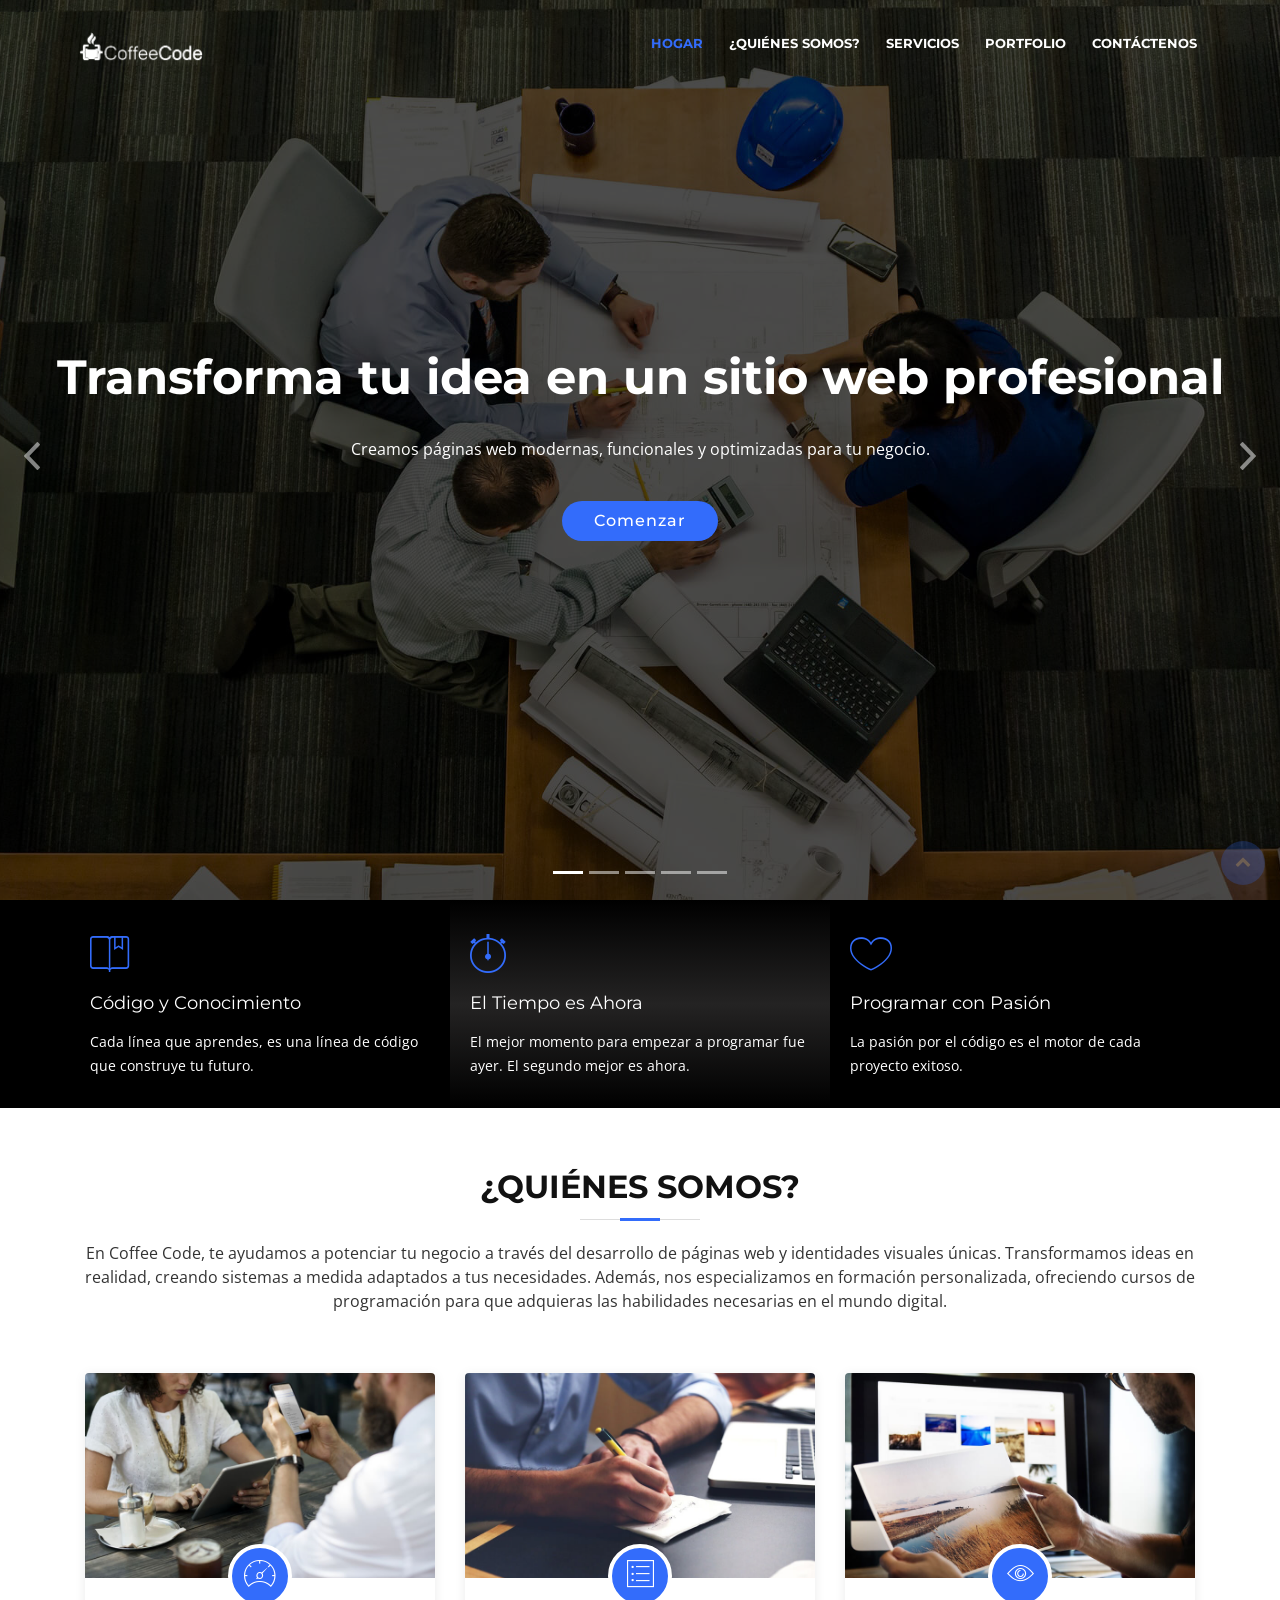
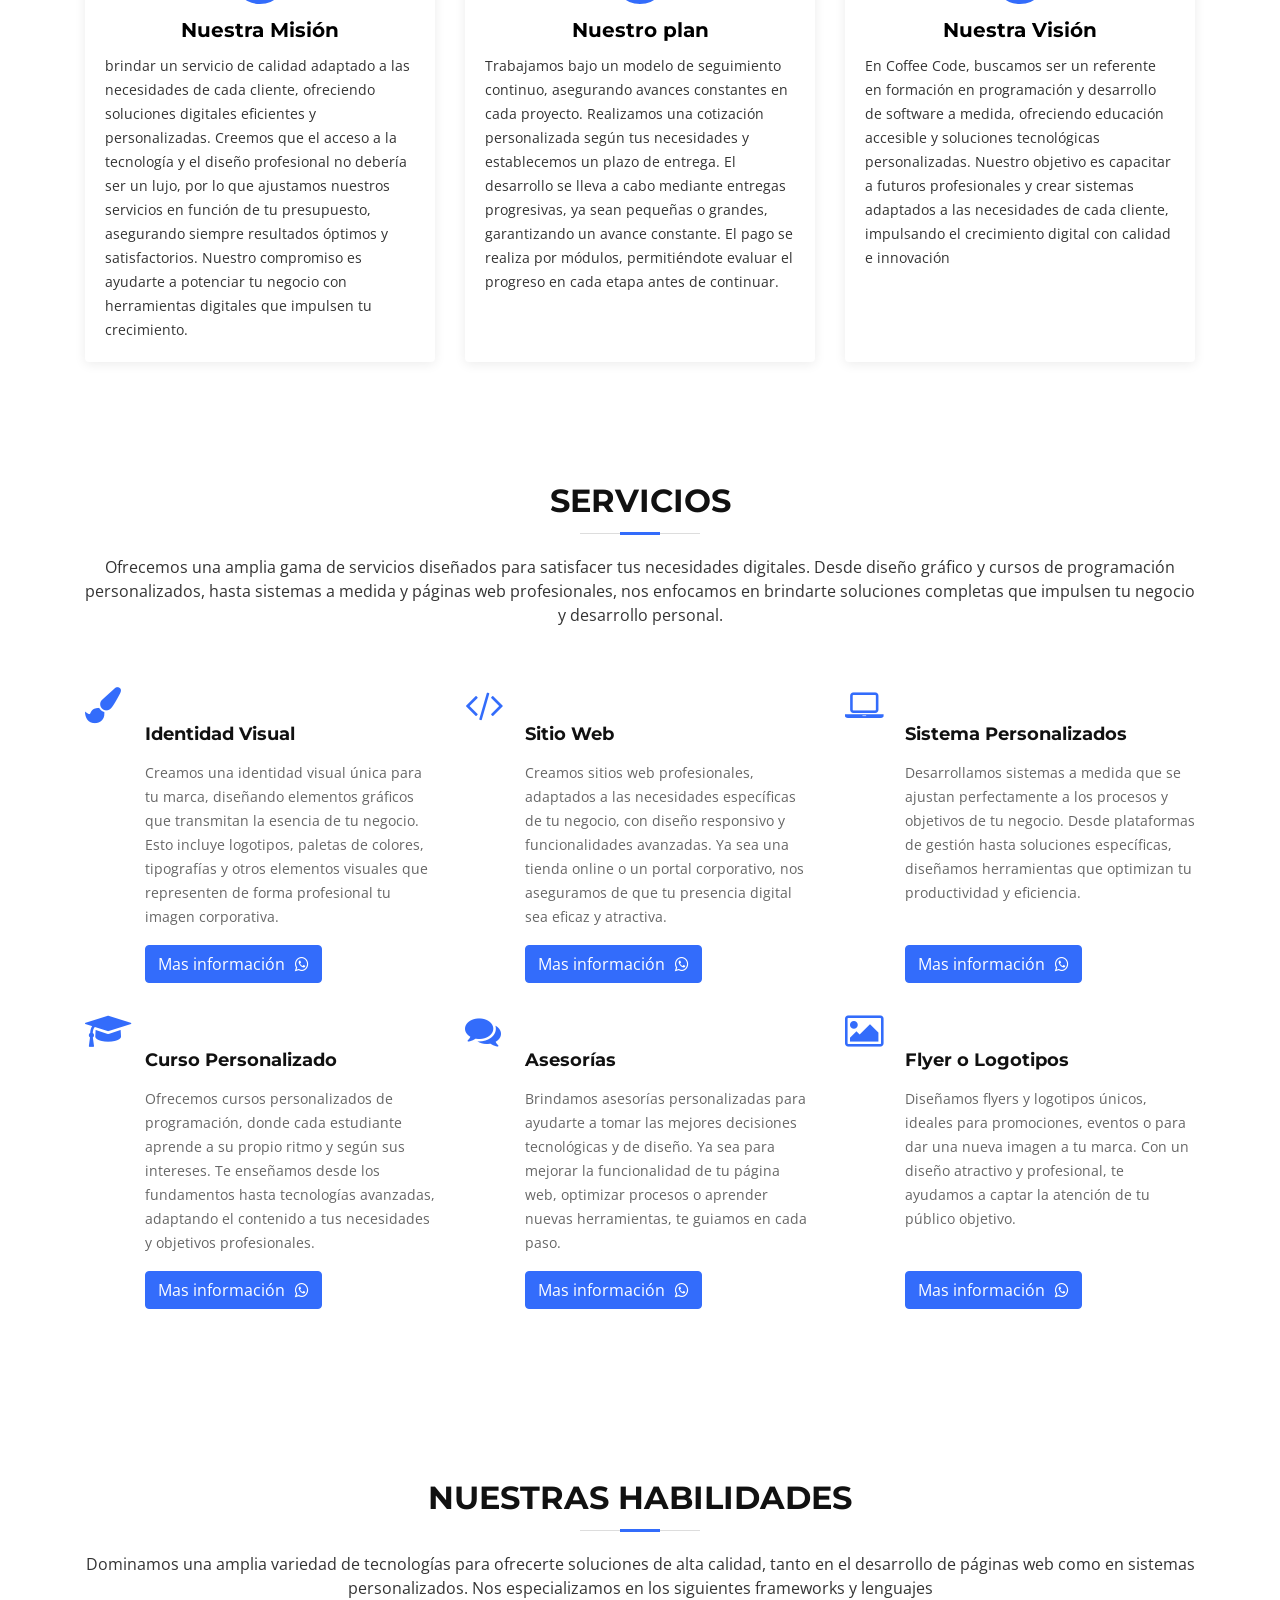
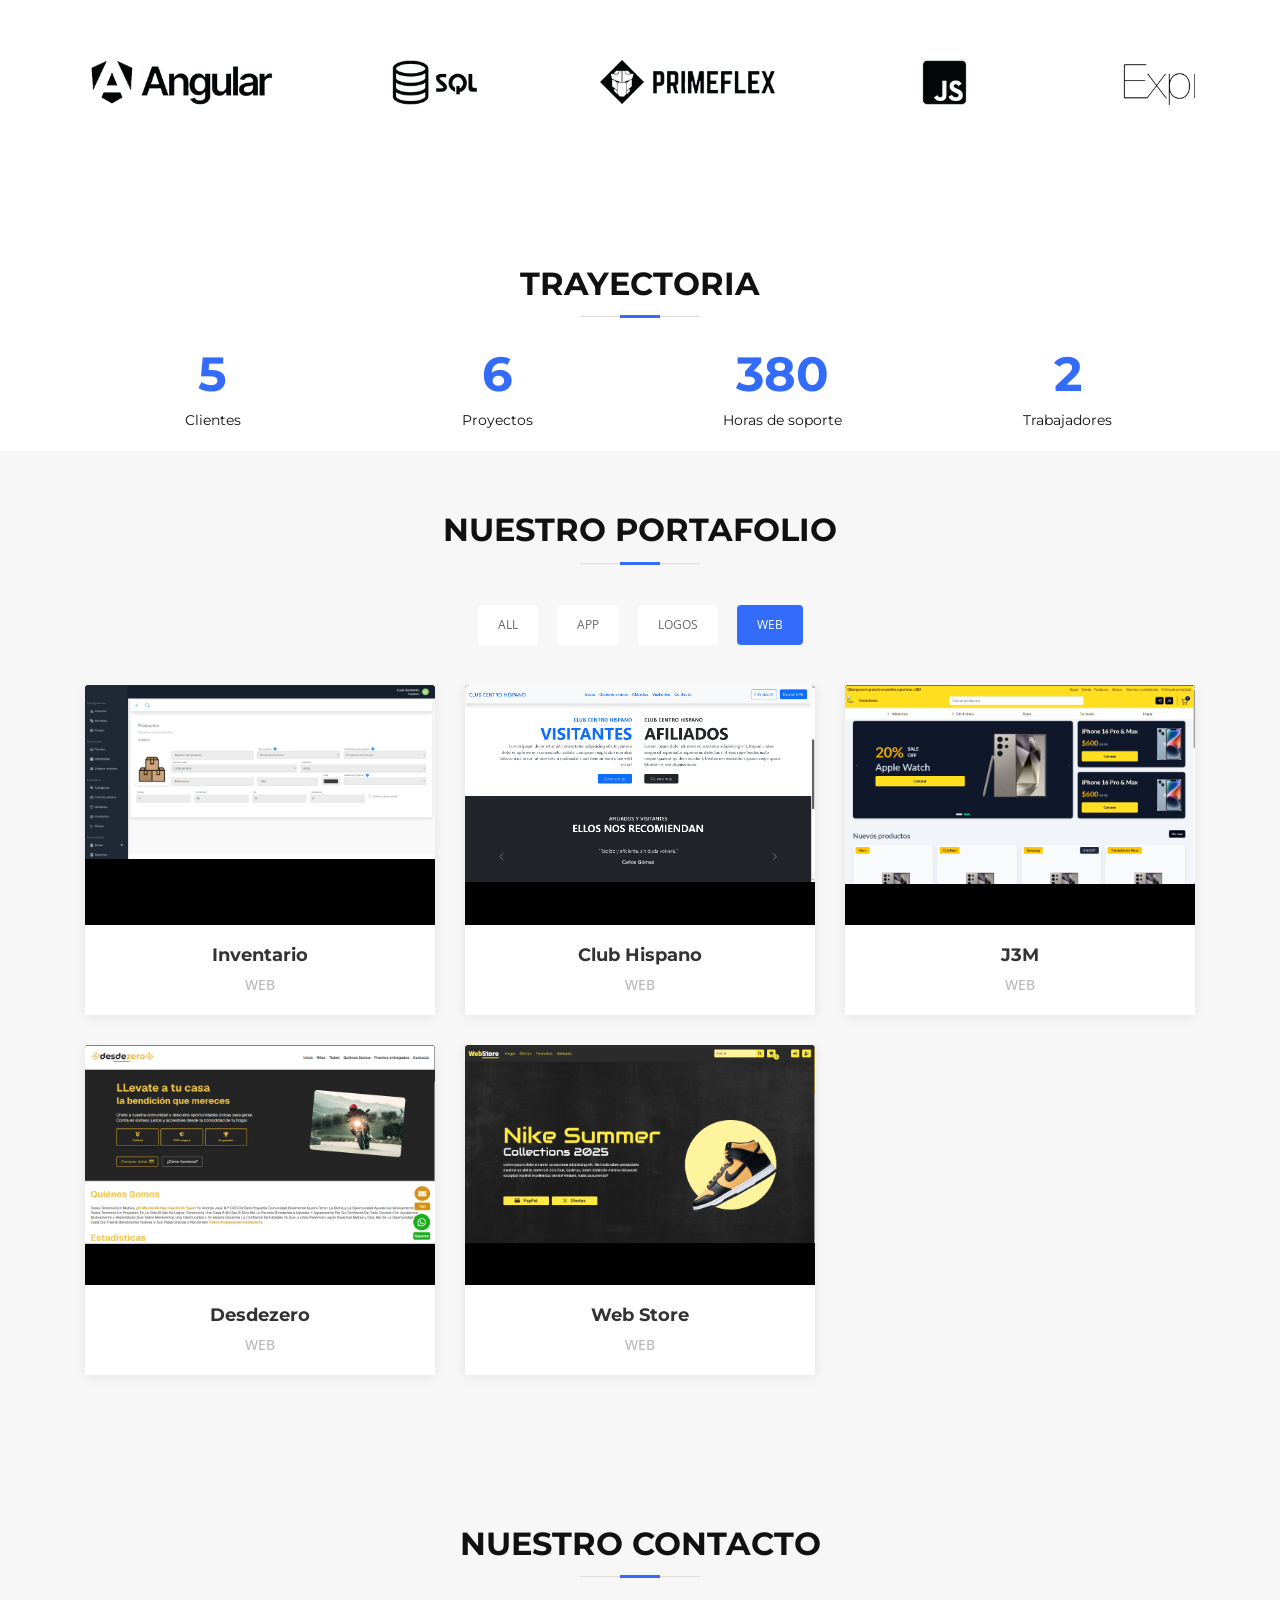
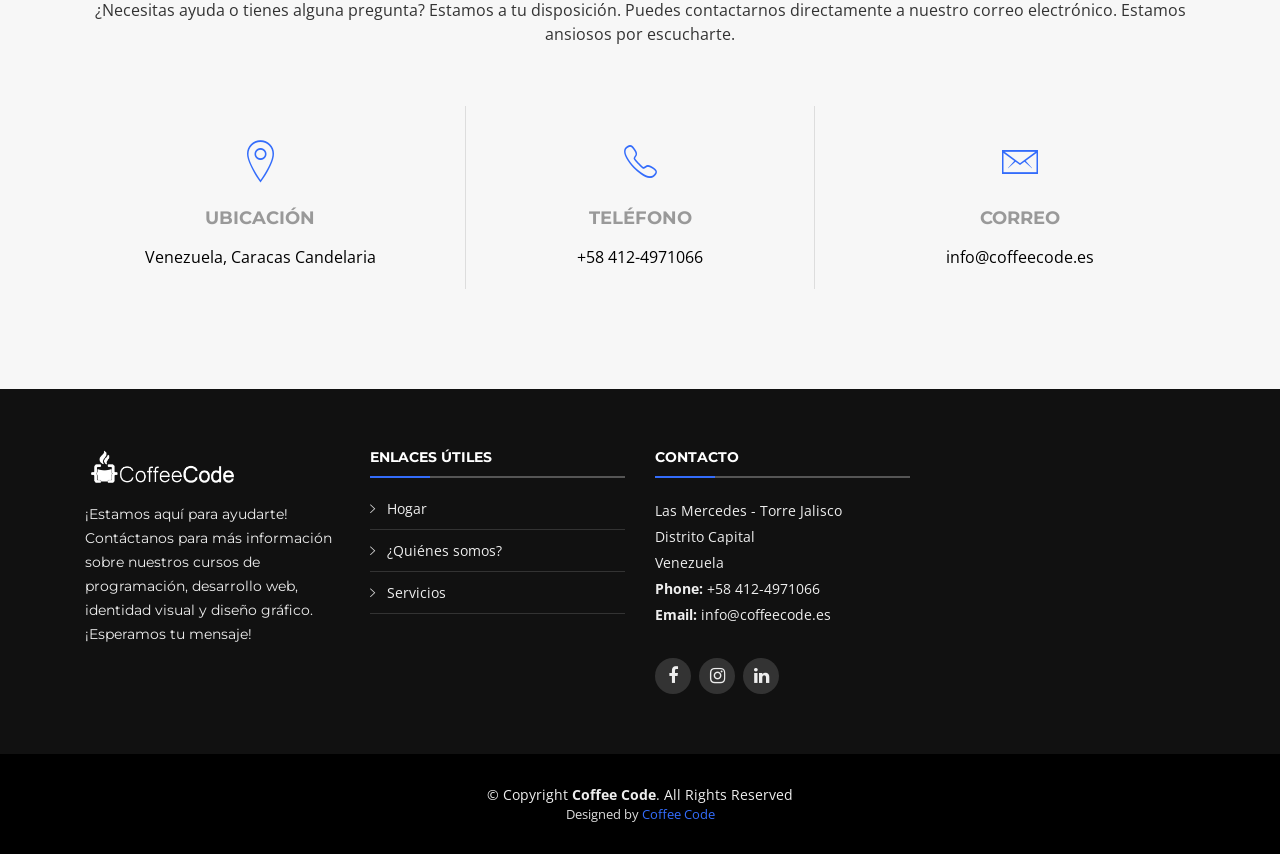
==== index.html @ 4af9a4c3 "Implement code changes to enhance functionality and improve performance" ====
<!DOCTYPE html>
<html lang="en">

<head>
  <meta charset="UTF-8">
  <meta name="viewport" content="width=device-width, initial-scale=1.0">
  <meta name="description"
    content="Coffee Code ofrece desarrollo de sitios web profesionales, diseño gráfico, cursos personalizados de programación y sistemas a medida para potenciar tu negocio.">
  <meta name="keywords"
    content="desarrollo web, diseño gráfico, cursos de programación, sistemas a medida, creación de páginas web, identidad visual, SEO">
  <meta name="author" content="Coffee Code">
  <meta property="og:title" content="Coffee Code - Desarrollo Web y Cursos de Programación">
  <meta property="og:description"
    content="En Coffee Code, ofrecemos servicios de diseño gráfico, desarrollo web, cursos personalizados de programación y sistemas a medida para impulsar tu negocio.">
  <meta property="og:image" content="URL_de_una_imagen_destacada.jpg">
  <meta name="twitter:card" content="summary_large_image">
  <meta name="twitter:title" content="Coffee Code - Desarrollo Web y Cursos de Programación">
  <meta name="twitter:description"
    content="Impulsa tu negocio con Coffee Code: desarrollo web, diseño gráfico y cursos personalizados de programación.">

  <title>Coffee Code</title>
  <!-- Favicons -->
  <link href="img/favicon.ico" rel="icon">


  <!-- Google Fonts -->
  <link href="https://fonts.googleapis.com/css?family=Open+Sans:300,300i,400,400i,700,700i|Montserrat:300,400,500,700"
    rel="stylesheet">

  <!-- Bootstrap CSS File -->
  <link href="lib/bootstrap/css/bootstrap.min.css" rel="stylesheet">

  <!-- Libraries CSS Files -->
  <link href="lib/font-awesome/css/font-awesome.min.css" rel="stylesheet">
  <link href="lib/animate/animate.min.css" rel="stylesheet">
  <link href="lib/ionicons/css/ionicons.min.css" rel="stylesheet">
  <link href="lib/owlcarousel/assets/owl.carousel.min.css" rel="stylesheet">
  <link href="lib/lightbox/css/lightbox.min.css" rel="stylesheet">

  <!-- Main Stylesheet File -->
  <link href="css/style.css" rel="stylesheet">

  <!-- =======================================================
    Theme Name: BizPage
    Theme URL: https://bootstrapmade.com/bizpage-bootstrap-business-template/
    Author: BootstrapMade.com
    License: https://bootstrapmade.com/license/
  ======================================================= -->
</head>

<body>

  <!--==========================
    Header
  ============================-->
  <header id="header">
    <div class="container-fluid d-flex align-items-center justify-content-between">

      <div id="logo">
        <img src="./img/logo-banner.png" class="img-fluid" alt="Header Image" title="Header" style="height: auto;">
      </div>



      <nav id="nav-menu-container">
        <ul class="nav-menu">
          <li class="menu-active"><a href="#intro">Hogar</a></li>
          <li><a href="#about">¿Quiénes somos?</a></li>
          <li><a href="#services">Servicios</a></li>
          <li><a href="#portfolio">Portfolio</a></li>
          <!-- <li><a href="#team">Equipo</a></li> -->
          <!-- <li class="menu-has-children"><a href="">Drop Down</a>
            <ul>
              <li><a href="#">Drop Down 1</a></li>
              <li><a href="#">Drop Down 3</a></li>
              <li><a href="#">Drop Down 4</a></li>
              <li><a href="#">Drop Down 5</a></li>
            </ul>
          </li> -->
          <li><a href="#contact">Contáctenos</a></li>
        </ul>
      </nav><!-- #nav-menu-container -->
    </div>
  </header><!-- #header -->

  <!--==========================
    Intro Section
  ============================-->
  <section id="intro">
    <div class="intro-container">
      <div id="introCarousel" class="carousel  slide carousel-fade" data-ride="carousel">

        <ol class="carousel-indicators"></ol>

        <div class="carousel-inner" role="listbox">

          <div class="carousel-item active">
            <div class="carousel-background"><img src="img/intro-carousel/1.jpg" alt=""></div>
            <div class="carousel-container">
              <div class="carousel-content">
                <h2>Transforma tu idea en un sitio web profesional</h2>
                <p>Creamos páginas web modernas, funcionales y optimizadas para tu negocio.</p>
                <a href="#services" class="btn-get-started scrollto">Comenzar</a>
              </div>
            </div>
          </div>

          <div class="carousel-item">
            <div class="carousel-background"><img src="img/intro-carousel/2.jpg" alt=""></div>
            <div class="carousel-container">
              <div class="carousel-content">
                <h2>Aprende a programar desde cero</h2>
                <p> Nuestros cursos personalizados te enseñarán desde HTML y CSS hasta frameworks avanzados como Angular
                  y Laravel.</p>
                <a href="#services" class="btn-get-started scrollto">Comenzar</a>
              </div>
            </div>
          </div>

          <div class="carousel-item">
            <div class="carousel-background"><img src="img/intro-carousel/3.jpg" alt=""></div>
            <div class="carousel-container">
              <div class="carousel-content">
                <h2>Diseño gráfico que impulsa tu marca</h2>
                <p>Logotipos, flyers y branding que comunican tu esencia de manera profesional.</p>
                <a href="#services" class="btn-get-started scrollto">Comenzar</a>
              </div>
            </div>
          </div>

          <div class="carousel-item">
            <div class="carousel-background"><img src="img/intro-carousel/4.jpg" alt=""></div>
            <div class="carousel-container">
              <div class="carousel-content">
                <h2>Crea tu presencia digital con expertos</h2>
                <p>Aprende programación y diseño con cursos a medida para potenciar tu carrera.</p>
                <a href="#services" class="btn-get-started scrollto">Comenzar</a>
              </div>
            </div>
          </div>

          <div class="carousel-item">
            <div class="carousel-background"><img src="img/intro-carousel/5.jpg" alt=""></div>
            <div class="carousel-container">
              <div class="carousel-content">
                <h2>Lleva tu proyecto al siguiente nivel</h2>
                <p>Desarrollo web, cursos de programación y diseño gráfico para convertir tus ideas en realidad.</p>
                <a href="#services" class="btn-get-started scrollto">Comenzar</a>
              </div>
            </div>
          </div>

        </div>

        <a class="carousel-control-prev" href="#introCarousel" role="button" data-slide="prev">
          <span class="carousel-control-prev-icon ion-chevron-left" aria-hidden="true"></span>
          <span class="sr-only">Previous</span>
        </a>

        <a class="carousel-control-next" href="#introCarousel" role="button" data-slide="next">
          <span class="carousel-control-next-icon ion-chevron-right" aria-hidden="true"></span>
          <span class="sr-only">Next</span>
        </a>

      </div>
    </div>
  </section><!-- #intro -->

  <main id="main">

    <!--==========================
      Featured Services Section
    ============================-->
    <section id="featured-services">
      <div class="container">
        <div class="row">

          <div class="col-lg-4 box">
            <i class="ion-ios-bookmarks-outline"></i>
            <h4 class="title"><a href="">Código y Conocimiento</a></h4>
            <p class="description">Cada línea que aprendes, es una línea de código que construye tu futuro.</p>
          </div>

          <div class="col-lg-4 box box-bg">
            <i class="ion-ios-stopwatch-outline"></i>
            <h4 class="title"><a href="">El Tiempo es Ahora</a></h4>
            <p class="description">El mejor momento para empezar a programar fue ayer. El segundo mejor es ahora.</p>
          </div>

          <div class="col-lg-4 box">
            <i class="ion-ios-heart-outline"></i>
            <h4 class="title"><a href=""> Programar con Pasión</a></h4>
            <p class="description">La pasión por el código es el motor de cada proyecto exitoso.</p>
          </div>

        </div>
      </div>
    </section><!-- #featured-services -->

    <!--==========================
      About Us Section
    ============================-->
    <section id="about">
      <div class="container">

        <header class="section-header">
          <h3>¿Quiénes somos?</h3>
          <p>
            En Coffee Code, te ayudamos a potenciar tu negocio a través del desarrollo de páginas web y identidades
            visuales únicas. Transformamos ideas en realidad, creando sistemas a medida adaptados a tus necesidades.
            Además, nos especializamos en formación personalizada, ofreciendo cursos de programación para que adquieras
            las habilidades necesarias en el mundo digital.</p>
        </header>

        <div class="row about-cols">

          <div class="col-md-4 wow fadeInUp">
            <div class="about-col">
              <div class="img">
                <img src="img/about-mission.jpg" alt="" class="img-fluid">
                <div class="icon"><i class="ion-ios-speedometer-outline"></i></div>
              </div>
              <h2 class="title"><a href="#">Nuestra Misión</a></h2>
              <p>
                brindar un servicio de calidad adaptado a las necesidades de cada cliente, ofreciendo soluciones
                digitales eficientes y personalizadas. Creemos que el acceso a la tecnología y el diseño profesional no
                debería ser un lujo, por lo que ajustamos nuestros servicios en función de tu presupuesto, asegurando
                siempre resultados óptimos y satisfactorios. Nuestro compromiso es ayudarte a potenciar tu negocio con
                herramientas digitales que impulsen tu crecimiento.
              </p>
            </div>
          </div>

          <div class="col-md-4 wow fadeInUp" data-wow-delay="0.1s">
            <div class="about-col">
              <div class="img">
                <img src="img/about-plan.jpg" alt="" class="img-fluid">
                <div class="icon"><i class="ion-ios-list-outline"></i></div>
              </div>
              <h2 class="title"><a href="#">Nuestro plan</a></h2>
              <p>
                Trabajamos bajo un modelo de seguimiento continuo, asegurando avances constantes en cada proyecto.
                Realizamos una cotización personalizada según tus necesidades y establecemos un plazo de entrega. El
                desarrollo se lleva a cabo mediante entregas progresivas, ya sean pequeñas o grandes, garantizando un
                avance constante.
                El pago se realiza por módulos, permitiéndote evaluar el progreso en cada etapa antes de continuar.
              </p>
            </div>
          </div>

          <div class="col-md-4 wow fadeInUp" data-wow-delay="0.2s">
            <div class="about-col">
              <div class="img">
                <img src="img/about-vision.jpg" alt="" class="img-fluid">
                <div class="icon"><i class="ion-ios-eye-outline"></i></div>
              </div>
              <h2 class="title"><a href="#">Nuestra Visión</a></h2>
              <p>
                En Coffee Code, buscamos ser un referente en formación en programación y desarrollo de software a
                medida, ofreciendo educación accesible y soluciones tecnológicas personalizadas. Nuestro objetivo es
                capacitar a futuros profesionales y crear sistemas adaptados a las necesidades de cada cliente,
                impulsando el crecimiento digital con calidad e innovación
              </p>
            </div>
          </div>

        </div>

      </div>
    </section><!-- #about -->

    <!--==========================
      Services Section
    ============================-->
    <section id="services">
      <div class="container">

        <header class="section-header wow fadeInUp">
          <h3>Servicios</h3>
          <p> Ofrecemos una amplia gama de servicios diseñados para satisfacer tus necesidades digitales. Desde diseño
            gráfico y cursos de programación personalizados, hasta sistemas a medida y páginas web profesionales, nos
            enfocamos en brindarte soluciones completas que impulsen tu negocio y desarrollo personal.</p>
        </header>

        <div class="row">

          <div class="col-lg-4 col-md-6 box wow bounceInUp" data-wow-duration="1.4s">
            <div class="icon"><i class="fa fa-paint-brush"></i></div>
            <h4 class="title"><a href="">Identidad Visual</a></h4>
            <p class="description">Creamos una identidad visual única para tu marca, diseñando elementos gráficos que
              transmitan la esencia de tu negocio. Esto incluye logotipos, paletas de colores, tipografías y otros
              elementos visuales que representen de forma profesional tu imagen corporativa.
            </p>
            <button class=" btn  mt-3  d-flex align-items-center" onclick="sendMessage('la identidad visual.')">Mas
              información
              <i class="ml-2  fa fa-brands fa-whatsapp fs-icon-ws"></i>
            </button>

          </div>

          <div class="col-lg-4 col-md-6 box wow bounceInUp" data-wow-duration="1.4s">
            <div class="icon"><i class="fa  fa-code "></i></div>
            <h4 class="title"><a href="">Sitio Web</a></h4>
            <p class="description">Creamos sitios web profesionales, adaptados a las necesidades específicas de tu
              negocio, con diseño responsivo y funcionalidades avanzadas. Ya sea una tienda online o un portal
              corporativo, nos aseguramos de que tu presencia digital sea eficaz y atractiva.
            </p>
            <button class=" btn  mt-3  d-flex align-items-center" onclick="sendMessage('un sitio web.')">Mas
              información
              <i class="ml-2  fa fa-brands fa-whatsapp fs-icon-ws"></i>
            </button>
          </div>

          <div class="col-lg-4 col-md-6 box wow bounceInUp  " data-wow-duration="1.4s">
            <div class="icon"><i class="fa fa-laptop"></i></div>
            <h4 class="title"><a href="">Sistema Personalizados</a></h4>
            <p class="description ">Desarrollamos sistemas a medida que se ajustan perfectamente a los procesos y
              objetivos de tu negocio. Desde plataformas de gestión hasta soluciones específicas, diseñamos herramientas
              que optimizan tu productividad y eficiencia.
            </p>
            <button class=" btn  mt-3  d-flex align-items-center" onclick="sendMessage('un sistema a la medida.')">Mas
              información
              <i class="ml-2  fa fa-brands fa-whatsapp fs-icon-ws"></i>
            </button>
          </div>
          <div class="col-lg-4 col-md-6 box wow bounceInUp" data-wow-delay="0.1s" data-wow-duration="1.4s">
            <div class="icon"><i class="fa fa-graduation-cap"></i></div>
            <h4 class="title"><a href="">Curso Personalizado</a></h4>
            <p class="description">Ofrecemos cursos personalizados de programación, donde cada estudiante aprende a su
              propio ritmo y según sus intereses. Te enseñamos desde los fundamentos hasta tecnologías avanzadas,
              adaptando el contenido a tus necesidades y objetivos profesionales.
            </p>
            <button class=" btn  mt-3  d-flex align-items-center"
              onclick="sendMessage('en los cursos personalizados.')">Mas
              información
              <i class="ml-2  fa fa-brands fa-whatsapp fs-icon-ws"></i>
            </button>
          </div>
          <div class="col-lg-4 col-md-6 box wow bounceInUp" data-wow-delay="0.1s" data-wow-duration="1.4s">
            <div class="icon"><i class="fa fa-comments"></i></div>
            <h4 class="title"><a href="">Asesorías</a></h4>
            <p class="description">Brindamos asesorías personalizadas para ayudarte a tomar las mejores decisiones
              tecnológicas y de diseño. Ya sea para mejorar la funcionalidad de tu página web, optimizar procesos o
              aprender nuevas herramientas, te guiamos en cada paso.
            </p>
            <button class=" btn  mt-3  d-flex align-items-center"
              onclick="sendMessage('una asesoría para mi proyecto.')">Mas
              información
              <i class="ml-2  fa fa-brands fa-whatsapp fs-icon-ws"></i>
            </button>
          </div>
          <div class="col-lg-4 col-md-6 box wow bounceInUp" data-wow-delay="0.1s" data-wow-duration="1.4s">
            <div class="icon"><i class="fa fa-image"></i></div>
            <h4 class="title"><a href="">Flyer o Logotipos </a></h4>
            <p class="description">Diseñamos flyers y logotipos únicos, ideales para promociones, eventos o para dar una
              nueva imagen a tu marca. Con un diseño atractivo y profesional, te ayudamos a captar la atención de tu
              público objetivo.
            </p>
            <button class=" btn  mt-3  d-flex align-items-center"
              onclick="sendMessage('una identidad visual, ¿ Que me puedes ofrecer ?.')">Mas información
              <i class="ml-2  fa fa-brands fa-whatsapp fs-icon-ws"></i>
            </button>
          </div>

        </div>

      </div>
    </section><!-- #services -->

    <!--==========================
      Call To Action Section
    ============================-->
    <!-- <section id="call-to-action" class="wow fadeIn">
      <div class="container text-center">
        <h3>Call To Action</h3>
        <p> Duis aute irure dolor in reprehenderit in voluptate velit esse cillum dolore eu fugiat nulla pariatur.
          Excepteur sint occaecat cupidatat non proident, sunt in culpa qui officia deserunt mollit anim id est laborum.
        </p>
        <a class="cta-btn" href="#">Call To Action</a>
      </div>
    </section> -->
    <!-- #call-to-action -->

    <!--==========================
      Skills Section
    ============================-->
    <!-- <section id="skills">
      <div class="container">

        <header class="section-header">
          <h3>Nuestras habilidades</h3>
          <p>Dominamos una amplia variedad de tecnologías para ofrecerte soluciones de alta calidad, tanto en el
            desarrollo de páginas web como en sistemas personalizados. Nos especializamos en los siguientes frameworks y
            lenguajes</p>
        </header>

        <div class="skills-content">


          <div class="progress">
            <div class="progress-bar" style="background-color: rgb(255, 94, 0);" role="progressbar" aria-valuenow="90"
              aria-valuemin="0" aria-valuemax="100">
              <span class="skill">HTML <i class="val">90%</i></span>
            </div>
          </div>

          <div class="progress">
            <div class="progress-bar bg-danger" role="progressbar" aria-valuenow="85" aria-valuemin="0"
              aria-valuemax="100">
              <span class="skill">Angular <i class="val">85%</i></span>
            </div>
          </div>

          <div class="progress">
            <div class="progress-bar" style="background-color: rgb(11, 157, 35);" role="progressbar" aria-valuenow="80"
              aria-valuemin="0" aria-valuemax="100">
              <span class="skill">JavaScript / TypeScript <i class="val">80%</i></span>
            </div>
          </div>

          <div class="progress">
            <div class="progress-bar" style="background-color: rgb(149, 23, 203);" role="progressbar" aria-valuenow="75"
              aria-valuemin="0" aria-valuemax="100">
              <span class="skill">Php <i class="val">75%</i></span>
            </div>
          </div>

          <div class="progress">
            <div class="progress-bar" style="background-color: rgb(11, 137, 255);" role="progressbar" aria-valuenow="70"
              aria-valuemin="0" aria-valuemax="100">
              <span class="skill">CSS <i class="val">70%</i></span>
            </div>
          </div>

          <div class="progress">
            <div class="progress-bar bg-danger" role="progressbar" aria-valuenow="65" aria-valuemin="0"
              aria-valuemax="100">
              <span class="skill">Laravel <i class="val">65%</i></span>
            </div>
          </div>

          <div class="progress">
            <div class="progress-bar " style="background-color: rgb(176, 71, 211);" role="progressbar"
              aria-valuenow="55" aria-valuemin="0" aria-valuemax="100">
              <span class="skill">Sql <i class="val">55%</i></span>
            </div>
          </div>

          <div class="progress">
            <div class="progress-bar bg-dark" role="progressbar" aria-valuenow="50" aria-valuemin="0"
              aria-valuemax="100">
              <span class="skill">Express.js <i class="val">50%</i></span>
            </div>
          </div>
        </div>

      </div>
    </section> -->

    <section id="skills" class="wow fadeInUp" style="margin: 40px 0px;">
      <div class="container">

        <header class="section-header">
          <h3>Nuestras habilidades</h3>
          <p>Dominamos una amplia variedad de tecnologías para ofrecerte soluciones de alta calidad, tanto en el
            desarrollo de páginas web como en sistemas personalizados. Nos especializamos en los siguientes frameworks y
            lenguajes</p>
        </header>

        <div class="skills-marquee">
          <div class="skills-marquee-track">
            <img src="img/clients/client-1.png" alt="">
            <img src="img/clients/client-3.png" alt="">
            <img src="img/clients/client-8.png" alt="">
            <img src="img/clients/client-7.png" alt="">
            <img src="img/clients/client-10.png" alt="">
            <img src="img/clients/client-5.png" alt="">
            <img src="img/clients/client-4.png" alt="">
            <img src="img/clients/client-6.png" alt="">
            <img src="img/clients/client-2.png" alt="">
            <img src="img/clients/client-9.png" alt="">
            <img src="img/clients/client-1.png" alt="" aria-hidden="true">
            <img src="img/clients/client-3.png" alt="" aria-hidden="true">
            <img src="img/clients/client-8.png" alt="" aria-hidden="true">
            <img src="img/clients/client-7.png" alt="" aria-hidden="true">
            <img src="img/clients/client-10.png" alt="" aria-hidden="true">
            <img src="img/clients/client-5.png" alt="" aria-hidden="true">
            <img src="img/clients/client-4.png" alt="" aria-hidden="true">
            <img src="img/clients/client-6.png" alt="" aria-hidden="true">
            <img src="img/clients/client-2.png" alt="" aria-hidden="true">
            <img src="img/clients/client-9.png" alt="" aria-hidden="true">
          </div>
        </div>

      </div>
    </section>


    <!--==========================
      Clients Section
    ============================-->
    <!-- <section id="clients" class="wow fadeInUp">
      <div class="container">

        <header class="section-header">
          <h3>Our Clients</h3>
        </header>

        <div class="owl-carousel clients-carousel">
          <img src="img/clients/client-1.png" alt="">
          <img src="img/clients/client-2.png" alt="">
          <img src="img/clients/client-3.png" alt="">
          <img src="img/clients/client-4.png" alt="">
          <img src="img/clients/client-5.png" alt="">
          <img src="img/clients/client-6.png" alt="">
          <img src="img/clients/client-7.png" alt="">
          <img src="img/clients/client-8.png" alt="">
        </div>

      </div>
    </section>   -->
    <!-- #clients -->

    <!--==========================
      Facts Section
    ============================-->
    <section id="facts" class="wow fadeIn ">
      <div class="container">

        <header class="section-header">
          <h3>Trayectoria</h3>
          <!-- <p>Sed ut perspiciatis unde omnis iste natus error sit voluptatem accusantium doloremque</p> -->
        </header>

        <div class="row counters">

          <div class="col-lg-3 col-6 text-center">
            <span data-toggle="counter-up">12</span>
            <p>Clientes</p>
          </div>

          <div class="col-lg-3 col-6 text-center">
            <span data-toggle="counter-up">17</span>
            <p>Proyectos</p>
          </div>

          <div class="col-lg-3 col-6 text-center">
            <span data-toggle="counter-up">1,000</span>
            <p>Horas de soporte</p>
          </div>

          <div class="col-lg-3 col-6 text-center">
            <span data-toggle="counter-up">4</span>
            <p>Trabajadores</p>
          </div>

        </div>

        <!-- <div class="facts-img">
          <img src="img/facts-img.png" alt="" class="img-fluid">
        </div> -->

      </div>
    </section><!-- #facts -->

    <!--==========================
      Portfolio Section
    ============================-->
    <section id="portfolio" class="section-bg">
      <div class="container">

        <header class="section-header">
          <h3 class="section-title"> Nuestro Portafolio</h3>
        </header>

        <div class="row">
          <div class="col-lg-12">
            <ul id="portfolio-flters">
              <li data-filter="*">All</li>
              <li data-filter=".filter-app">App</li>
              <li data-filter=".filter-card">Logos</li>
              <li data-filter=".filter-web" class="filter-active">Web</li>
            </ul>
          </div>
        </div>

        <div class="row portfolio-container">

          <div class="col-lg-4 col-md-6 portfolio-item filter-app wow fadeInUp">
            <div class="portfolio-wrap">
              <figure>
                <img src="img/dailycoin.jpg" class="img-fluid" alt="">
                <a href="img/dailycoin.jpg" data-lightbox="portfolio" data-title="Daily Coin" class="link-preview"
                  title="Preview"><i class="ion ion-eye"></i></a>
                <a href="#" class="link-details" title="More Details"><i class="ion ion-android-open"></i></a>
              </figure>

              <div class="portfolio-info">
                <h4><a href="#">Daily Coin</a></h4>
                <p>App </p>
              </div>
            </div>
          </div>

          <div class="col-lg-4 col-md-6 portfolio-item filter-card wow fadeInUp" data-wow-delay="0.2s">
            <div class="portfolio-wrap">
              <figure>
                <img src="img/estampilla.png" class="img-fluid" alt="">
                <a href="img/estampilla.png" class="link-preview" data-lightbox="portfolio" data-title="logo"
                  title="Preview"><i class="ion ion-eye"></i></a>
                <a href="#" class="link-details" title="More Details"><i class="ion ion-android-open"></i></a>
              </figure>

              <div class="portfolio-info">
                <h4><a href="#">El Catatumbo</a></h4>
                <p>Logos</p>
              </div>
            </div>
          </div>

          <div class="col-lg-4 col-md-6 portfolio-item filter-app wow fadeInUp" data-wow-delay="0.1s">
            <div class="portfolio-wrap">
              <figure>
                <img src="img/histudio.png" class="img-fluid" alt="">
                <a href="img/histudio.png" class="link-preview" data-lightbox="portfolio" data-title="Hi Studio"
                  title="Preview"><i class="ion ion-eye"></i></a>
                <a href="#" class="link-details" title="More Details"><i class="ion ion-android-open"></i></a>
              </figure>

              <div class="portfolio-info">
                <h4><a href="#">Hi Studio</a></h4>
                <p>App</p>
              </div>
            </div>
          </div>

          <div class="col-lg-4 col-md-6 portfolio-item filter-card wow fadeInUp">
            <div class="portfolio-wrap">
              <figure>
                <img src="img/dinky.png" class="img-fluid" alt="">
                <a href="img/dinky.png" class="link-preview" data-lightbox="portfolio" data-title="dinky"
                  title="Preview"><i class="ion ion-eye"></i></a>
                <a href="#" class="link-details" title="More Details"><i class="ion ion-android-open"></i></a>
              </figure>

              <div class="portfolio-info">
                <h4><a href="#">Dinky</a></h4>
                <p>Logos</p>
              </div>
            </div>
          </div>

          <div class="col-lg-4 col-md-6 portfolio-item filter-card wow fadeInUp" data-wow-delay="0.1s">
            <div class="portfolio-wrap">
              <figure>
                <img src="img/curso.jpg" class="img-fluid" alt="">
                <a href="img/curso.jpg" class="link-preview" data-lightbox="portfolio" data-title="curso"
                  title="Preview"><i class="ion ion-eye"></i></a>
                <a href="#" class="link-details" title="More Details"><i class="ion ion-android-open"></i></a>
              </figure>

              <div class="portfolio-info">
                <h4><a href="#">Flyer de curso</a></h4>
                <p>LOGOS</p>
              </div>
            </div>
          </div>

          <div class="col-lg-4 col-md-6 portfolio-item filter-card wow fadeInUp" data-wow-delay="0.1s">
            <div class="portfolio-wrap">
              <figure>
                <img src="img/flyer.jpg" class="img-fluid" alt="">
                <a href="img/flyer.jpg" class="link-preview" data-lightbox="portfolio" data-title="flyer"
                  title="Preview"><i class="ion ion-eye"></i></a>
                <a href="#" class="link-details" title="More Details"><i class="ion ion-android-open"></i></a>
              </figure>

              <div class="portfolio-info">
                <h4><a href="#">Flyer juguetes</a></h4>
                <p>logos</p>
              </div>
            </div>
          </div>

          <div class="col-lg-4 col-md-6 portfolio-item filter-card wow fadeInUp" data-wow-delay="0.1s">
            <div class="portfolio-wrap">
              <figure>
                <img src="img/havanaFyler.jpg" class="img-fluid" alt="">
                <a href="img/havanaFyler.jpg" class="link-preview" data-lightbox="portfolio" data-title="Havana flyer"
                  title="Preview"><i class="ion ion-eye"></i></a>
                <a href="#" class="link-details" title="More Details"><i class="ion ion-android-open"></i></a>
              </figure>

              <div class="portfolio-info">
                <h4><a href="#">Havana</a></h4>
                <p>LOGOS</p>
              </div>
            </div>
          </div>

          <div class="col-lg-4 col-md-6 portfolio-item filter-card wow fadeInUp" data-wow-delay="0.1s">
            <div class="portfolio-wrap">
              <figure>
                <img src="img/centauro-logo.jpg" class="img-fluid" alt="">
                <a href="img/centauro-logo.jpg" class="link-preview" data-lightbox="portfolio" data-title="centauro"
                  title="Preview"><i class="ion ion-eye"></i></a>
                <a href="#" class="link-details" title="More Details"><i class="ion ion-android-open"></i></a>
              </figure>

              <div class="portfolio-info">
                <h4><a href="#">Centauro</a></h4>
                <p>logos</p>
              </div>
            </div>
          </div>

          <div class="col-lg-4 col-md-6 portfolio-item filter-card wow fadeInUp" data-wow-delay="0.1s">
            <div class="portfolio-wrap">
              <figure>
                <img src="img/flyer-centauro.PNG" class="img-fluid" alt="">
                <a href="img/flyer-centauro.PNG" class="link-preview" data-lightbox="portfolio"
                  data-title="centauro Flyer" title="Preview"><i class="ion ion-eye"></i></a>
                <a href="#" class="link-details" title="More Details"><i class="ion ion-android-open"></i></a>
              </figure>

              <div class="portfolio-info">
                <h4><a href="#">Centauro Flyer</a></h4>
                <p>logos</p>
              </div>
            </div>
          </div>

          <div class="col-lg-4 col-md-6 portfolio-item filter-card wow fadeInUp" data-wow-delay="0.1s">
            <div class="portfolio-wrap">
              <figure>
                <img src="img/mudanzas.jpg" class="img-fluid" alt="">
                <a href="img/mudanzas.jpg" class="link-preview" data-lightbox="portfolio" data-title="Flyer Mudanzas"
                  title="Preview"><i class="ion ion-eye"></i></a>
                <a href="#" class="link-details" title="More Details"><i class="ion ion-android-open"></i></a>
              </figure>

              <div class="portfolio-info">
                <h4><a href="#">Flyer Mudanzas</a></h4>
                <p>logos</p>
              </div>
            </div>
          </div>

          <div class="col-lg-4 col-md-6 portfolio-item filter-card wow fadeInUp" data-wow-delay="0.1s">
            <div class="portfolio-wrap">
              <figure>
                <img src="img/tarjetas.jpg" class="img-fluid" alt="">
                <a href="img/tarjetas.jpg" class="link-preview" data-lightbox="portfolio" data-title="Tarjetas"
                  title="Preview"><i class="ion ion-eye"></i></a>
                <a href="#" class="link-details" title="More Details"><i class="ion ion-android-open"></i></a>
              </figure>

              <div class="portfolio-info">
                <h4><a href="#">Tarjetas</a></h4>
                <p>logos</p>
              </div>
            </div>
          </div>

          <div class="col-lg-4 col-md-6 portfolio-item filter-web wow fadeInUp" data-wow-delay="0.1s">
            <div class="portfolio-wrap">
              <figure>
                <img src="img/sistema.jpg" class="img-fluid" alt="">
                <a href="img/sistema.jpg" class="link-preview" data-lightbox="portfolio" data-title="Inventario"
                  title="Preview"><i class="ion ion-eye"></i></a>
                <a href="#" class="link-details" title="More Details"><i class="ion ion-android-open"></i></a>
              </figure>

              <div class="portfolio-info">
                <h4><a href="#">Inventario</a></h4>
                <p>Web</p>
              </div>
            </div>
          </div>

          <div class="col-lg-4 col-md-6 portfolio-item filter-web wow fadeInUp" data-wow-delay="0.2s">
            <div class="portfolio-wrap">
              <figure>
                <img src="img/club.png" class="img-fluid" alt="">
                <a href="img/club.png" class="link-preview" data-lightbox="portfolio" data-title="Club Hispano"
                  title="Preview"><i class="ion ion-eye"></i></a>
                <a href="#" class="link-details" title="More Details"><i class="ion ion-android-open"></i></a>
              </figure>

              <div class="portfolio-info">
                <h4><a href="#">Club Hispano</a></h4>
                <p>Web</p>
              </div>
            </div>
          </div>

          <div class="col-lg-4 col-md-6 portfolio-item filter-web wow fadeInUp">
            <div class="portfolio-wrap">
              <figure>
                <img src="img/web-porfolio/j3m.png" class="img-fluid" alt="">
                <a href="https://tienda-online-j3m-sdcv.vercel.app/landing" target="_blank" rel="noopener"
                  class="link-preview" title="Ver sitio"><i class="ion ion-eye"></i></a>
                <a href="https://tienda-online-j3m-sdcv.vercel.app/landing" target="_blank" rel="noopener"
                  class="link-details" title="Visitar sitio"><i class="ion ion-android-open"></i></a>
              </figure>

              <div class="portfolio-info">
                <h4><a href="https://tienda-online-j3m-sdcv.vercel.app/landing" target="_blank" rel="noopener">J3M</a></h4>
                <p>Web</p>
              </div>
            </div>
          </div>

          <div class="col-lg-4 col-md-6 portfolio-item filter-web wow fadeInUp" data-wow-delay="0.1s">
            <div class="portfolio-wrap">
              <figure>
                <img src="img/web-porfolio/desdezero.png" class="img-fluid" alt="">
                <a href="https://desdezero-fifas-beta.vercel.app" target="_blank" rel="noopener"
                  class="link-preview" title="Ver sitio"><i class="ion ion-eye"></i></a>
                <a href="https://desdezero-fifas-beta.vercel.app" target="_blank" rel="noopener"
                  class="link-details" title="Visitar sitio"><i class="ion ion-android-open"></i></a>
              </figure>

              <div class="portfolio-info">
                <h4><a href="https://desdezero-fifas-beta.vercel.app" target="_blank" rel="noopener">Desdezero</a></h4>
                <p>Web</p>
              </div>
            </div>
          </div>

          <div class="col-lg-4 col-md-6 portfolio-item filter-web wow fadeInUp" data-wow-delay="0.2s">
            <div class="portfolio-wrap">
              <figure>
                <img src="img/web-porfolio/web-store.png" class="img-fluid" alt="">
                <a href="https://tienda-online-demo-ivory.vercel.app/" target="_blank" rel="noopener"
                  class="link-preview" title="Ver sitio"><i class="ion ion-eye"></i></a>
                <a href="https://tienda-online-demo-ivory.vercel.app/" target="_blank" rel="noopener"
                  class="link-details" title="Visitar sitio"><i class="ion ion-android-open"></i></a>
              </figure>

              <div class="portfolio-info">
                <h4><a href="https://tienda-online-demo-ivory.vercel.app/" target="_blank" rel="noopener">Web Store</a></h4>
                <p>Web</p>
              </div>
            </div>
          </div>

        </div>
      </div>
    </section><!-- #portfolio -->


    <!--==========================
      Clients Section
    ============================-->
    <!-- <section id="testimonials" class="section-bg wow fadeInUp">
      <div class="container">

        <header class="section-header">
          <h3>Testimonios</h3>
        </header>

        <div class="owl-carousel testimonials-carousel">

          <div class="testimonial-item">
            <img src="img/victor.jpg" class="testimonial-img" alt="">
            <h3>Victor Garcia</h3>
            <h4 class="m-0">Estudiante</h4>
            <h4 class="mb-4">@vict0r.manuelle</h4>
            <p>
              <img src="img/quote-sign-left.png" class="quote-sign-left" alt="">
              Estoy muy contento con mi curso de Frontend. Aprendí más de lo que esperaba gracias a una enseñanza clara
              y práctica. Totalmente recomendado para quienes buscan mejorar sus habilidades en desarrollo web.
              <img src="img/quote-sign-right.png" class="quote-sign-right" alt="">
            </p>
          </div>

          <div class="testimonial-item">
            <img src="img/hector.jpg" class="testimonial-img" alt="">
            <h3>Hector Garcia</h3>
            <h4 class="m-0">Estudiante</h4>
            <h4 class="mb-4">@hectorocooo</h4>
            <p>
              <img src="img/quote-sign-left.png" class="quote-sign-left" alt="">
              El curso superó mis expectativas. La enseñanza es clara, práctica y adaptada a mi ritmo de aprendizaje. Lo
              recomiendo totalmente para quienes quieran dominar el desarrollo web de manera efectiva.
              <img src="img/quote-sign-right.png" class="quote-sign-right" alt="">
            </p>
          </div>

          <div class="testimonial-item">
            <img src="img/havana.jpg" class="testimonial-img" alt="">
            <h3>Havana</h3>
            <h4 class="m-0">Empresa</h4>
            <h4 class="mb-4">@havana.ccs</h4>
            <p>
              <img src="img/quote-sign-left.png" class="quote-sign-left" alt="">
              Estoy súper contenta con el branding de mi marca. El diseño de los flyers y el logotipo superó mis
              expectativas, logrando una identidad visual profesional y atractiva. .
              <img src="img/quote-sign-right.png" class="quote-sign-right" alt="">
            </p>
          </div>

          <div class="testimonial-item">
            <img src="img/adrian.jpg" class="testimonial-img" alt="">
            <h3>Adrian Alayon</h3>
            <h4 class="m-0">Estudiante</h4>
            <h4 class="mb-4">Adrian Alayon</h4>
            <p>
              <img src="img/quote-sign-left.png" class="quote-sign-left" alt="">
              El curso de Full Stack fue una experiencia increíble. Aprendí tanto frontend como backend de forma
              práctica y estructurada. Ahora me siento capaz de desarrollar proyectos completos. Totalmente recomendado
              para quienes buscan formación integral en desarrollo web.
              <img src="img/quote-sign-right.png" class="quote-sign-right" alt="">
            </p>
          </div>

          <div class="testimonial-item">
            <img src="img/centauro.jpg" class="testimonial-img" alt="">
            <h3>Centauro</h3>
            <h4 class="m-0">Empresa</h4>
            <h4 class="mb-4">@_centauro_oficial</h4>
            <p>
              <img src="img/quote-sign-left.png" class="quote-sign-left" alt="">
              Estoy encantado con el trabajo de identidad visual. El diseño del logotipo y la imagen de mi marca
              reflejan perfectamente lo que buscaba. Profesionalismo, creatividad y atención a cada detalle. 100%
              recomendado para quienes quieren una marca con identidad fuerte y atractiva.
              <img src="img/quote-sign-right.png" class="quote-sign-right" alt="">
            </p>
          </div>

        </div>

      </div>
    </section> --><!-- #testimonials -->

    <!--==========================
      Team Section
    ============================-->
    <!-- <section id="team">
      <div class="container">
        <div class="section-header wow fadeInUp">
          <h3>Team</h3>
          <p>Sed ut perspiciatis unde omnis iste natus error sit voluptatem accusantium doloremque</p>
        </div>

        <div class="row">

          <div class="col-lg-3 col-md-6 wow fadeInUp">
            <div class="member">
              <img src="img/team-1.jpg" class="img-fluid" alt="">
              <div class="member-info">
                <div class="member-info-content">
                  <h4>Walter White</h4>
                  <span>Chief Executive Officer</span>
                  <div class="social">
                    <a href=""><i class="fa fa-twitter"></i></a>
                    <a href=""><i class="fa fa-facebook"></i></a>
                    <a href=""><i class="fa fa-google-plus"></i></a>
                    <a href=""><i class="fa fa-linkedin"></i></a>
                  </div>
                </div>
              </div>
            </div>
          </div>

          <div class="col-lg-3 col-md-6 wow fadeInUp" data-wow-delay="0.1s">
            <div class="member">
              <img src="img/team-2.jpg" class="img-fluid" alt="">
              <div class="member-info">
                <div class="member-info-content">
                  <h4>Sarah Jhonson</h4>
                  <span>Product Manager</span>
                  <div class="social">
                    <a href=""><i class="fa fa-twitter"></i></a>
                    <a href=""><i class="fa fa-facebook"></i></a>
                    <a href=""><i class="fa fa-google-plus"></i></a>
                    <a href=""><i class="fa fa-linkedin"></i></a>
                  </div>
                </div>
              </div>
            </div>
          </div>

          <div class="col-lg-3 col-md-6 wow fadeInUp" data-wow-delay="0.2s">
            <div class="member">
              <img src="img/team-3.jpg" class="img-fluid" alt="">
              <div class="member-info">
                <div class="member-info-content">
                  <h4>William Anderson</h4>
                  <span>CTO</span>
                  <div class="social">
                    <a href=""><i class="fa fa-twitter"></i></a>
                    <a href=""><i class="fa fa-facebook"></i></a>
                    <a href=""><i class="fa fa-google-plus"></i></a>
                    <a href=""><i class="fa fa-linkedin"></i></a>
                  </div>
                </div>
              </div>
            </div>
          </div>

          <div class="col-lg-3 col-md-6 wow fadeInUp" data-wow-delay="0.3s">
            <div class="member">
              <img src="img/team-4.jpg" class="img-fluid" alt="">
              <div class="member-info">
                <div class="member-info-content">
                  <h4>Amanda Jepson</h4>
                  <span>Accountant</span>
                  <div class="social">
                    <a href=""><i class="fa fa-twitter"></i></a>
                    <a href=""><i class="fa fa-facebook"></i></a>
                    <a href=""><i class="fa fa-google-plus"></i></a>
                    <a href=""><i class="fa fa-linkedin"></i></a>
                  </div>
                </div>
              </div>
            </div>
          </div>

        </div>

      </div>
    </section> -->
    <!-- #team -->

    <!--==========================
      Contact Section
    ============================-->
    <section id="contact" class="section-bg wow fadeInUp">
      <div class="container">

        <div class="section-header">
          <h3>Nuestro Contacto</h3>
          <p>¿Necesitas ayuda o tienes alguna pregunta? Estamos a tu disposición. Puedes contactarnos directamente a
            nuestro correo electrónico. Estamos ansiosos por escucharte.</p>
        </div>

        <div class="row contact-info">

          <div class="col-md-4">
            <div class="contact-address">
              <i class="ion-ios-location-outline"></i>
              <h3>Ubicación</h3>
              <address>Venezuela, Caracas Candelaria</address>
            </div>
          </div>

          <div class="col-md-4">
            <div class="contact-phone">
              <i class="ion-ios-telephone-outline"></i>
              <h3>Teléfono</h3>
              <p><a>+58 412-4971066</a></p>
            </div>
          </div>

          <div class="col-md-4">
            <div class="contact-email">
              <i class="ion-ios-email-outline"></i>
              <h3>Correo</h3>
              <p><a>info@coffeecode.es</a></p>
            </div>
          </div>

        </div>

        <!-- <div class="form">
          <div id="sendmessage">Your message has been sent. Thank you!</div>
          <div id="errormessage"></div>
          <form action="" method="post" role="form" class="contactForm">
            <div class="form-row">
              <div class="form-group col-md-6">
                <input type="text" name="name" class="form-control" id="name" placeholder="Your Name"
                  data-rule="minlen:4" data-msg="Please enter at least 4 chars" />
                <div class="validation"></div>
              </div>
              <div class="form-group col-md-6">
                <input type="email" class="form-control" name="email" id="email" placeholder="Your Email"
                  data-rule="email" data-msg="Please enter a valid email" />
                <div class="validation"></div>
              </div>
            </div>
            <div class="form-group">
              <input type="text" class="form-control" name="subject" id="subject" placeholder="Subject"
                data-rule="minlen:4" data-msg="Please enter at least 8 chars of subject" />
              <div class="validation"></div>
            </div>
            <div class="form-group">
              <textarea class="form-control" name="message" rows="5" data-rule="required"
                data-msg="Please write something for us" placeholder="Message"></textarea>
              <div class="validation"></div>
            </div>
            <div class="text-center"><button type="submit">Send Message</button></div>
          </form>
        </div> -->

      </div>
    </section><!-- #contact -->

  </main>

  <!--==========================
    Footer
  ============================-->
  <footer id="footer">
    <div class="footer-top">
      <div class="container">
        <div class="row">

          <div class="col-lg-3 col-md-6 footer-info">
            <img src="img/logo-banner.png" alt="BizPage" class="img-fluid mb-3 " width="150">
            <p>¡Estamos aquí para ayudarte! Contáctanos para más información sobre nuestros cursos de programación,
              desarrollo web, identidad visual y diseño gráfico.
              ¡Esperamos tu mensaje!</p>
          </div>

          <div class="col-lg-3 col-md-6 footer-links">
            <h4>Enlaces útiles</h4>
            <ul>
              <li><i class="ion-ios-arrow-right"></i> <a href="#">Hogar</a></li>
              <li><i class="ion-ios-arrow-right"></i> <a href="#">¿Quiénes somos?</a></li>
              <li><i class="ion-ios-arrow-right"></i> <a href="#">Servicios</a></li>
              <!-- <li><i class="ion-ios-arrow-right"></i> <a href="#">Terms of service</a></li> -->
              <!-- <li><i class="ion-ios-arrow-right"></i> <a href="#">Privacy policy</a></li> -->
            </ul>
          </div>

          <div class="col-lg-3 col-md-6 footer-contact">
            <h4>Contacto</h4>
            <p>
              Las Mercedes - Torre Jalisco<br>
              Distrito Capital<br>
              Venezuela <br>
              <strong>Phone: </strong>+58 412-4971066<br>
              <strong>Email: </strong>info@coffeecode.es<br>
            </p>

            <div class="social-links">
              <a href="https://www.facebook.com/profile.php?id=100089365248107&notif_id=1742754206648040&notif_t=page_user_activity&ref=notif#"
                class="facebook"><i class="fa fa-facebook"></i></a>
              <a href="https://www.instagram.com/_coffee_code/" class="instagram"><i class="fa fa-instagram"></i></a>
              <a href="#" class="linkedin"><i class="fa fa-linkedin"></i></a>
            </div>

          </div>

          <!-- <div class="col-lg-3 col-md-6 footer-newsletter">
            <h4>Our Newsletter</h4>
            <p>Tamen quem nulla quae legam multos aute sint culpa legam noster magna veniam enim veniam illum dolore
              legam minim quorum culpa amet magna export quem marada parida nodela caramase seza.</p>
            <form action="" method="post">
              <input type="email" name="email"><input type="submit" value="Subscribe">
            </form>
          </div> -->

        </div>
      </div>
    </div>

    <div class="container">
      <div class="copyright">
        &copy; Copyright <strong>Coffee Code</strong>. All Rights Reserved
      </div>
      <div class="credits">
        <!--
          All the links in the footer should remain intact.
          You can delete the links only if you purchased the pro version.
          Licensing information: https://bootstrapmade.com/license/
          Purchase the pro version with working PHP/AJAX contact form: https://bootstrapmade.com/buy/?theme=BizPage
        -->
        Designed by <a href="https://www.instagram.com/_coffee_code/">Coffee Code</a>
      </div>
    </div>
  </footer><!-- #footer -->

  <a href="#" class="back-to-top"><i class="fa fa-chevron-up"></i></a>
  <!-- Uncomment below i you want to use a preloader -->
  <!-- <div id="preloader"></div> -->

  <!-- JavaScript Libraries -->
  <script src="lib/jquery/jquery.min.js"></script>
  <script src="lib/jquery/jquery-migrate.min.js"></script>
  <script src="lib/bootstrap/js/bootstrap.bundle.min.js"></script>
  <script src="lib/easing/easing.min.js"></script>
  <script src="lib/superfish/hoverIntent.js"></script>
  <script src="lib/superfish/superfish.min.js"></script>
  <script src="lib/wow/wow.min.js"></script>
  <script src="lib/waypoints/waypoints.min.js"></script>
  <script src="lib/counterup/counterup.min.js"></script>
  <script src="lib/owlcarousel/owl.carousel.min.js"></script>
  <script src="lib/isotope/isotope.pkgd.min.js"></script>
  <script src="lib/lightbox/js/lightbox.min.js"></script>
  <script src="lib/touchSwipe/jquery.touchSwipe.min.js"></script>
  <!-- Contact Form JavaScript File -->
  <script src="contactform/contactform.js"></script>

  <!-- Template Main Javascript File -->
  <script src="js/main.js"></script>


  <script>
    function sendMessage(sms) {
      const numero = "+584124971066";
      const url = `https://api.whatsapp.com/send?phone=${numero}&text=Hola%20estoy%20interesado%20en%20${encodeURIComponent(sms)}`;
      window.open(url, "_blank");

    }
  </script>

</body>

</html>
---- css/style.css ----
/*
  Theme Name: BizPage
  Theme URL: https://bootstrapmade.com/bizpage-bootstrap-business-template/
  Author: BootstrapMade.com
  License: https://bootstrapmade.com/license/
*/

/*--------------------------------------------------------------
# General
--------------------------------------------------------------*/
/* 
color azul 336cfb
  */
.fs-icon-ws {
  font-size: 16px;
  margin-left: 10px !important;
}

button {
  background-color: #336cfb !important;
  transition: all 0.3s ease-in-out !important;
  color: #fff !important;
  border: 1px solid #336cfb !important;
}

button:focus,
button:active,
button:hover {
  color: #fff !important;
  background-color: #2c58c6 !important;
  box-shadow: 0 0 0 0px #2c58c6 !important;
  border: 1px solid #2c58c6 !important;
  transition: all 0.3s ease-in-out !important;

}

body {
  background: #fff;
  color: #666666;
  font-family: "Open Sans", sans-serif;
}

.invert-colors {
  filter: grayscale(1) invert(1);
}

a {
  color: #336cfb;
  transition: 0.5s;
}

a:hover,
a:active,
a:focus {
  color: #336cfb;
  outline: none;
  text-decoration: none;
}

p {
  padding: 0;
  margin: 0 0 30px 0;
}

h1,
h2,
h3,
h4,
h5,
h6 {
  font-family: "Montserrat", sans-serif;
  font-weight: 400;
  margin: 0 0 20px 0;
  padding: 0;
}

/* Back to top button */

.back-to-top {
  position: fixed;
  display: none;
  background: #336cfb;
  color: #fff;
  width: 44px;
  height: 44px;
  text-align: center;
  line-height: 1;
  font-size: 16px;
  border-radius: 50%;
  right: 15px;
  bottom: 15px;
  transition: background 0.5s;
  z-index: 11;
}

.back-to-top i {
  padding-top: 12px;
  color: #fff;
}

/* Prelaoder */

#preloader {
  position: fixed;
  top: 0;
  left: 0;
  right: 0;
  bottom: 0;
  z-index: 9999;
  overflow: hidden;
  background: #fff;
}

#preloader:before {
  content: "";
  position: fixed;
  top: calc(50% - 30px);
  left: calc(50% - 30px);
  border: 6px solid #f2f2f2;
  border-top: 6px solid #336cfb;
  border-radius: 50%;
  width: 60px;
  height: 60px;
  -webkit-animation: animate-preloader 1s linear infinite;
  animation: animate-preloader 1s linear infinite;
}

@-webkit-keyframes animate-preloader {
  0% {
    -webkit-transform: rotate(0deg);
    transform: rotate(0deg);
  }

  100% {
    -webkit-transform: rotate(360deg);
    transform: rotate(360deg);
  }
}

@keyframes animate-preloader {
  0% {
    -webkit-transform: rotate(0deg);
    transform: rotate(0deg);
  }

  100% {
    -webkit-transform: rotate(360deg);
    transform: rotate(360deg);
  }
}

/*--------------------------------------------------------------
# Header
--------------------------------------------------------------*/
.logo-fluid{
  width: 200px;
}

#header {
  padding: 30px 0;
  height: 92px;
  position: fixed;
  left: 0;
  top: 0;
  right: 0;
  transition: all 0.5s;
  z-index: 997;
}

#header.header-scrolled {
  background: rgba(0, 0, 0, 0.9);
  padding: 20px 0;
  height: 72px;
  transition: all 0.5s;
}

#header #logo {
  float: left;
}

#header #logo h1 {
  font-size: 34px;
  margin: 0;
  padding: 0;
  line-height: 1;
  font-family: "Montserrat", sans-serif;
  font-weight: 700;
  letter-spacing: 3px;
}

#header #logo h1 a,
#header #logo h1 a:hover {
  color: #fff;
  padding-left: 10px;
  border-left: 4px solid #336cfb;
}

#header #logo img {
  padding: 0;
  margin: 0;
  filter: brightness(0) invert(1);
  width: auto;
  max-height: 46px;
  transition: max-height 0.5s;
}

#header.header-scrolled #logo img {
  max-height: 38px;
}

/*--------------------------------------------------------------
# Intro Section
--------------------------------------------------------------*/

#intro {
  display: table;
  width: 100%;
  height: 100vh;
  background: #000;
}

#intro .carousel-item {
  width: 100%;
  height: 100vh;
  background-size: cover;
  background-position: center;
  background-repeat: no-repeat;
}

#intro .carousel-item::before {
  content: '';
  background-color: rgba(0, 0, 0, 0.7);
  position: absolute;
  height: 100%;
  width: 100%;
  top: 0;
  right: 0;
  left: 0;
  bottom: 0;
}

#intro .carousel-container {
  display: -webkit-box;
  display: -webkit-flex;
  display: -ms-flexbox;
  display: flex;
  -webkit-box-pack: center;
  -webkit-justify-content: center;
  -ms-flex-pack: center;
  justify-content: center;
  -webkit-box-align: center;
  -webkit-align-items: center;
  -ms-flex-align: center;
  align-items: center;
  position: absolute;
  bottom: 0;
  top: 0;
  left: 0;
  right: 0;
}

#intro .carousel-background img {
  max-width: 100%;
}

#intro .carousel-content {
  text-align: center;
}

#intro h2 {
  color: #fff;
  margin-bottom: 30px;
  font-size: 48px;
  font-weight: 700;
}

#intro p {
  width: 80%;
  margin: 0 auto 30px auto;
  color: #fff;
}

#intro .carousel-fade {
  overflow: hidden;
}

#intro .carousel-fade .carousel-inner .carousel-item {
  transition-property: opacity;
}

#intro .carousel-fade .carousel-inner .carousel-item,
#intro .carousel-fade .carousel-inner .active.carousel-item-left,
#intro .carousel-fade .carousel-inner .active.carousel-item-right {
  opacity: 0;
}

#intro .carousel-fade .carousel-inner .active,
#intro .carousel-fade .carousel-inner .carousel-item-next.carousel-item-left,
#intro .carousel-fade .carousel-inner .carousel-item-prev.carousel-item-right {
  opacity: 1;
  transition: 0.5s;
}

#intro .carousel-fade .carousel-inner .carousel-item-next,
#intro .carousel-fade .carousel-inner .carousel-item-prev,
#intro .carousel-fade .carousel-inner .active.carousel-item-left,
#intro .carousel-fade .carousel-inner .active.carousel-item-right {
  left: 0;
  -webkit-transform: translate3d(0, 0, 0);
  transform: translate3d(0, 0, 0);
}

#intro .carousel-control-prev,
#intro .carousel-control-next {
  width: 10%;
}

#intro .carousel-control-next-icon,
#intro .carousel-control-prev-icon {
  background: none;
  font-size: 32px;
  line-height: 1;
}

#intro .carousel-indicators li {
  cursor: pointer;
}

#intro .btn-get-started {
  font-family: "Montserrat", sans-serif;
  font-weight: 500;
  font-size: 16px;
  letter-spacing: 1px;
  display: inline-block;
  padding: 8px 32px;
  border-radius: 50px;
  transition: 0.5s;
  margin: 10px;
  color: #fff;
  background: #336cfb;
}

#intro .btn-get-started:hover {
  background: #fff;
  color: #336cfb;
}

/*--------------------------------------------------------------
# Navigation Menu
--------------------------------------------------------------*/

/* Nav Menu Essentials */

.nav-menu,
.nav-menu * {
  margin: 0;
  padding: 0;
  list-style: none;
}

.nav-menu ul {
  position: absolute;
  display: none;
  top: 100%;
  left: 0;
  z-index: 99;
}

.nav-menu li {
  position: relative;
  white-space: nowrap;
}

.nav-menu>li {
  float: left;
}

.nav-menu li:hover>ul,
.nav-menu li.sfHover>ul {
  display: block;
}

.nav-menu ul ul {
  top: 0;
  left: 100%;
}

.nav-menu ul li {
  min-width: 180px;
}

/* Nav Menu Arrows */

.sf-arrows .sf-with-ul {
  padding-right: 30px;
}

.sf-arrows .sf-with-ul:after {
  content: "\f107";
  position: absolute;
  right: 15px;
  font-family: FontAwesome;
  font-style: normal;
  font-weight: normal;
}

.sf-arrows ul .sf-with-ul:after {
  content: "\f105";
}

/* Nav Meu Container */

#nav-menu-container {
  float: right;
  margin: 0;
}

/* Nav Meu Styling */

.nav-menu a {
  padding: 0 8px 10px 8px;
  text-decoration: none;
  display: inline-block;
  color: #fff;
  font-family: "Montserrat", sans-serif;
  font-weight: 700;
  font-size: 13px;
  text-transform: uppercase;
  outline: none;
}

.nav-menu li:hover>a,
.nav-menu>.menu-active>a {
  color: #336cfb;
}

.nav-menu>li {
  margin-left: 10px;
}

.nav-menu ul {
  margin: 4px 0 0 0;
  padding: 10px;
  box-shadow: 0px 0px 30px rgba(127, 137, 161, 0.25);
  background: #fff;
}

.nav-menu ul li {
  transition: 0.3s;
}

.nav-menu ul li a {
  padding: 10px;
  color: #333;
  transition: 0.3s;
  display: block;
  font-size: 13px;
  text-transform: none;
}

.nav-menu ul li:hover>a {
  color: #336cfb;
}

.nav-menu ul ul {
  margin: 0;
}

/* Mobile Nav Toggle */

#mobile-nav-toggle {
  position: fixed;
  right: 0;
  top: 0;
  z-index: 999;
  margin: 20px 20px 0 0;
  border: 0;
  background: none;
  font-size: 24px;
  display: none;
  transition: all 0.4s;
  outline: none;
  cursor: pointer;
}

#mobile-nav-toggle i {
  color: #fff;
}

/* Mobile Nav Styling */

#mobile-nav {
  position: fixed;
  top: 0;
  padding-top: 18px;
  bottom: 0;
  z-index: 998;
  background: rgba(0, 0, 0, 0.8);
  left: -260px;
  width: 260px;
  overflow-y: auto;
  transition: 0.4s;
}

#mobile-nav ul {
  padding: 0;
  margin: 0;
  list-style: none;
}

#mobile-nav ul li {
  position: relative;
}

#mobile-nav ul li a {
  color: #fff;
  font-size: 13px;
  text-transform: uppercase;
  overflow: hidden;
  padding: 10px 22px 10px 15px;
  position: relative;
  text-decoration: none;
  width: 100%;
  display: block;
  outline: none;
  font-weight: 700;
  font-family: "Montserrat", sans-serif;
}

#mobile-nav ul li a:hover {
  color: #336cfb;
}

#mobile-nav ul li li {
  padding-left: 30px;
}

#mobile-nav ul li.menu-active a {
  color: #336cfb;
}

#mobile-nav ul .menu-has-children i {
  position: absolute;
  right: 0;
  z-index: 99;
  padding: 15px;
  cursor: pointer;
  color: #fff;
}

#mobile-nav ul .menu-has-children i.fa-chevron-up {
  color: #336cfb;
}

#mobile-nav ul .menu-has-children li a {
  text-transform: none;
}

#mobile-nav ul .menu-item-active {
  color: #336cfb;
}

#mobile-body-overly {
  width: 100%;
  height: 100%;
  z-index: 997;
  top: 0;
  left: 0;
  position: fixed;
  background: rgba(0, 0, 0, 0.7);
  display: none;
}

/* Mobile Nav body classes */

body.mobile-nav-active {
  overflow: hidden;
}

body.mobile-nav-active #mobile-nav {
  left: 0;
}

body.mobile-nav-active #mobile-nav-toggle {
  color: #fff;
}

/*--------------------------------------------------------------
# Sections
--------------------------------------------------------------*/

/* Sections Header
--------------------------------*/

.section-header h3 {
  font-size: 32px;
  color: #111;
  text-transform: uppercase;
  text-align: center;
  font-weight: 700;
  position: relative;
  padding-bottom: 15px;
}

.section-header h3::before {
  content: '';
  position: absolute;
  display: block;
  width: 120px;
  height: 1px;
  background: #ddd;
  bottom: 1px;
  left: calc(50% - 60px);
}

.section-header h3::after {
  content: '';
  position: absolute;
  display: block;
  width: 40px;
  height: 3px;
  background: #336cfb;
  bottom: 0;
  left: calc(50% - 20px);
}

.section-header p {
  text-align: center;
  padding-bottom: 30px;
  color: #333;
}

/* Section with background
--------------------------------*/

.section-bg {
  background: #f7f7f7;
}

/* Featured Services Section
--------------------------------*/

#featured-services {
  background: #000;
}

#featured-services .box {
  padding: 30px 20px;
}

#featured-services .box-bg {
  background-image: linear-gradient(0deg, #000000 0%, #242323 50%, #000000 100%);
}

#featured-services i {
  color: #336cfb;
  font-size: 48px;
  display: inline-block;
  line-height: 1;
}

#featured-services h4 {
  font-weight: 400;
  margin: 15px 0;
  font-size: 18px;
}

#featured-services h4 a {
  color: #fff;
}

#featured-services h4 a:hover {
  color: #336cfb;
}

#featured-services p {
  font-size: 14px;
  line-height: 24px;
  color: #fff;
  margin-bottom: 0;
}

/* About Us Section
--------------------------------*/

#about {
  background: url("../img/about-bg.jpg") center top no-repeat fixed;
  background-size: cover;
  padding: 60px 0 40px 0;
  position: relative;
}

#about::before {
  content: '';
  position: absolute;
  left: 0;
  right: 0;
  top: 0;
  bottom: 0;
  background: rgba(255, 255, 255, 0.92);
  z-index: 9;
}

#about .container {
  position: relative;
  z-index: 10;
}

#about .about-col {
  background: #fff;
  border-radius: 0 0 4px 4px;
  box-shadow: 0px 2px 12px rgba(0, 0, 0, 0.08);
  margin-bottom: 20px;
  height: calc(100% - 20px);
  display: flex;
  flex-direction: column;
}

#about .about-col .img {
  position: relative;
}

#about .about-col .img img {
  border-radius: 4px 4px 0 0;
}

#about .about-col .icon {
  width: 64px;
  height: 64px;
  padding-top: 8px;
  text-align: center;
  position: absolute;
  background-color: #336cfb;
  border-radius: 50%;
  text-align: center;
  border: 4px solid #fff;
  left: calc(50% - 32px);
  bottom: -30px;
  transition: 0.3s;
}

#about .about-col i {
  font-size: 36px;
  line-height: 1;
  color: #fff;
  transition: 0.3s;
}

#about .about-col:hover .icon {
  background-color: #fff;
}

#about .about-col:hover i {
  color: #336cfb;
}

#about .about-col h2 {
  color: #000;
  text-align: center;
  font-weight: 700;
  font-size: 20px;
  padding: 0;
  margin: 40px 0 12px 0;
}

#about .about-col h2 a {
  color: #000;
}

#about .about-col h2 a:hover {
  color: #336cfb;
}

#about .about-col p {
  font-size: 14px;
  line-height: 24px;
  color: #333;
  margin-bottom: 0;
  padding: 0 20px 20px 20px;
}

/* Services Section
--------------------------------*/

#services {
  background: #fff;
  background-size: cover;
  padding: 60px 0 40px 0;
}

#services .box {
  margin-bottom: 30px;
  display: flex;
  flex-direction: column;
}

#services .box .description {
  flex: 1 0 auto;
}

#services .box button.btn {
  margin-left: 60px;
  margin-top: auto;
  align-self: flex-start;
}

#services .icon {
  float: left;
}

#services .icon i {
  color: #336cfb;
  font-size: 36px;
  line-height: 1;
  transition: 0.5s;
}

#services .title {
  margin-left: 60px;
  font-weight: 700;
  margin-bottom: 15px;
  font-size: 18px;
}

#services .title a {
  color: #111;
}

#services .box:hover .title a {
  color: #336cfb;
}

#services .description {
  font-size: 14px;
  margin-left: 60px;
  line-height: 24px;
  margin-bottom: 0;
}

/* Skills Marquee
--------------------------------*/

.skills-marquee {
  overflow: hidden;
  width: 100%;
}

.skills-marquee-track {
  display: flex;
  align-items: center;
  width: max-content;
  gap: 60px;
  animation: skills-marquee-scroll 50s linear infinite;
}

.skills-marquee-track img {
  flex: 0 0 auto;
  width: auto;
  max-height: 45px;
  object-fit: contain;
}

@keyframes skills-marquee-scroll {
  from {
    transform: translateX(0);
  }

  to {
    transform: translateX(-50%);
  }
}

/* Call To Action Section
--------------------------------*/

#call-to-action {
  background: linear-gradient(rgba(0, 142, 99, 0.1), rgba(0, 0, 0, 0.1)), url(../img/call-to-action-bg.jpg) fixed center center;
  background-size: cover;
  padding: 60px 0;
}

#call-to-action h3 {
  color: #fff;
  font-size: 28px;
  font-weight: 700;
}

#call-to-action p {
  color: #fff;
}

#call-to-action .cta-btn {
  font-family: "Montserrat", sans-serif;
  text-transform: uppercase;
  font-weight: 500;
  font-size: 16px;
  letter-spacing: 1px;
  display: inline-block;
  padding: 8px 28px;
  border-radius: 25px;
  transition: 0.5s;
  margin-top: 10px;
  border: 2px solid #fff;
  color: #fff;
}

#call-to-action .cta-btn:hover {
  background: #336cfb;
  border: 2px solid #336cfb;
}

/* Call To Action Section
--------------------------------*/

#skills {
  padding: 60px 0;
}

#skills .progress {
  height: 35px;
  margin-bottom: 10px;
}

#skills .progress .skill {
  font-family: "Open Sans", sans-serif;
  line-height: 35px;
  padding: 0;
  margin: 0 0 0 20px;
  text-transform: uppercase;
}

#skills .progress .skill .val {
  float: right;
  font-style: normal;
  margin: 0 20px 0 0;
}

#skills .progress-bar {
  width: 1px;
  text-align: left;
  transition: .9s;
}

/* Facts Section
--------------------------------*/

#facts {
  background: url("../img/facts-bg.jpg") center top no-repeat fixed;
  background-size: cover;
  padding: 60px 0 0 0;
  position: relative;
}

#facts::before {
  content: '';
  position: absolute;
  left: 0;
  right: 0;
  top: 0;
  bottom: 0;
  background: rgba(255, 255, 255, 0.88);
  z-index: 9;
}

#facts .container {
  position: relative;
  z-index: 10;
}

#facts .counters span {
  font-family: "Montserrat", sans-serif;
  font-weight: bold;
  font-size: 48px;
  display: block;
  color: #336cfb;
}

#facts .counters p {
  padding: 0;
  margin: 0 0 20px 0;
  font-family: "Montserrat", sans-serif;
  font-size: 14px;
  color: #111;
}

#facts .facts-img {
  text-align: center;
  padding-top: 30px;
}

/* Portfolio Section
--------------------------------*/

#portfolio {
  padding: 60px 0;
}

#portfolio #portfolio-flters {
  padding: 0;
  margin: 5px 0 35px 0;
  list-style: none;
  text-align: center;
}

#portfolio #portfolio-flters li {
  cursor: pointer;
  margin: 15px 15px 15px 0;
  display: inline-block;
  padding: 10px 20px;
  font-size: 12px;
  line-height: 20px;
  color: #666666;
  border-radius: 4px;
  text-transform: uppercase;
  background: #fff;
  margin-bottom: 5px;
  transition: all 0.3s ease-in-out;
}

#portfolio #portfolio-flters li:hover,
#portfolio #portfolio-flters li.filter-active {
  background: #336cfb;
  color: #fff;
}

#portfolio #portfolio-flters li:last-child {
  margin-right: 0;
}

#portfolio .portfolio-wrap {
  box-shadow: 0px 2px 12px rgba(0, 0, 0, 0.08);
  transition: 0.3s;
}

#portfolio .portfolio-wrap:hover {
  box-shadow: 0px 4px 14px rgba(0, 0, 0, 0.16);
}

#portfolio .portfolio-item {
  position: relative;
  height: 360px;
  overflow: hidden;
}

#portfolio .portfolio-item figure {
  background: #000;
  overflow: hidden;
  height: 240px;
  position: relative;
  border-radius: 4px 4px 0 0;
  margin: 0;
}

#portfolio .portfolio-item figure:hover img {
  opacity: 0.4;
  transition: 0.3s;
}

#portfolio .portfolio-item figure .link-preview,
#portfolio .portfolio-item figure .link-details {
  position: absolute;
  display: inline-block;
  opacity: 0;
  line-height: 1;
  text-align: center;
  width: 36px;
  height: 36px;
  background: #fff;
  border-radius: 50%;
  transition: 0.2s linear;
}

#portfolio .portfolio-item figure .link-preview i,
#portfolio .portfolio-item figure .link-details i {
  padding-top: 6px;
  font-size: 22px;
  color: #333;
}

#portfolio .portfolio-item figure .link-preview:hover,
#portfolio .portfolio-item figure .link-details:hover {
  background: #336cfb;
}

#portfolio .portfolio-item figure .link-preview:hover i,
#portfolio .portfolio-item figure .link-details:hover i {
  color: #fff;
}

#portfolio .portfolio-item figure .link-preview {
  left: calc(50% - 38px);
  top: calc(50% - 18px);
}

#portfolio .portfolio-item figure .link-details {
  right: calc(50% - 38px);
  top: calc(50% - 18px);
}

#portfolio .portfolio-item figure:hover .link-preview {
  opacity: 1;
  left: calc(50% - 44px);
}

#portfolio .portfolio-item figure:hover .link-details {
  opacity: 1;
  right: calc(50% - 44px);
}

#portfolio .portfolio-item .portfolio-info {
  background: #fff;
  text-align: center;
  padding: 30px;
  height: 90px;
  border-radius: 0 0 3px 3px;
}

#portfolio .portfolio-item .portfolio-info h4 {
  font-size: 18px;
  line-height: 1px;
  font-weight: 700;
  margin-bottom: 18px;
  padding-bottom: 0;
}

#portfolio .portfolio-item .portfolio-info h4 a {
  color: #333;
}

#portfolio .portfolio-item .portfolio-info h4 a:hover {
  color: #336cfb;
}

#portfolio .portfolio-item .portfolio-info p {
  padding: 0;
  margin: 0;
  color: #b8b8b8;
  font-weight: 500;
  font-size: 14px;
  text-transform: uppercase;
}

/* Clients Section
--------------------------------*/

#clients {
  padding: 60px 0;
}

#clients img {
  max-width: 100%;
  opacity: 0.5;
  transition: 0.3s;
  padding: 15px 0;
}

#clients img:hover {
  opacity: 1;
}

#clients .owl-nav,
#clients .owl-dots {
  margin-top: 5px;
  text-align: center;
}

#clients .owl-dot {
  display: inline-block;
  margin: 0 5px;
  width: 12px;
  height: 12px;
  border-radius: 50%;
  background-color: #ddd;
}

#clients .owl-dot.active {
  background-color: #336cfb;
}

/* Testimonials Section
--------------------------------*/

#testimonials {
  padding: 60px 0;
}

#testimonials .section-header {
  margin-bottom: 40px;
}

#testimonials .testimonial-item {
  text-align: center;
}

#testimonials .testimonial-item .testimonial-img {
  width: 120px;
  border-radius: 50%;
  border: 4px solid #fff;
  margin: 0 auto;
}

#testimonials .testimonial-item h3 {
  font-size: 20px;
  font-weight: bold;
  margin: 10px 0 5px 0;
  color: #111;
}

#testimonials .testimonial-item h4 {
  font-size: 14px;
  color: #999;
  margin: 0 0 15px 0;
}

#testimonials .testimonial-item .quote-sign-left {
  margin-top: -15px;
  padding-right: 10px;
  display: inline-block;
  width: 37px;
}

#testimonials .testimonial-item .quote-sign-right {
  margin-bottom: -15px;
  padding-left: 10px;
  display: inline-block;
  max-width: 100%;
  width: 37px;
}

#testimonials .testimonial-item p {
  font-style: italic;
  margin: 0 auto 15px auto;
}

#testimonials .owl-nav,
#testimonials .owl-dots {
  margin-top: 5px;
  text-align: center;
}

#testimonials .owl-dot {
  display: inline-block;
  margin: 0 5px;
  width: 12px;
  height: 12px;
  border-radius: 50%;
  background-color: #ddd;
}

#testimonials .owl-dot.active {
  background-color: #336cfb;
}

/* Team Section
--------------------------------*/

#team {
  background: #fff;
  padding: 60px 0;
}

#team .member {
  text-align: center;
  margin-bottom: 20px;
  background: #000;
  position: relative;
}

#team .member .member-info {
  opacity: 0;
  display: -webkit-box;
  display: -webkit-flex;
  display: -ms-flexbox;
  display: flex;
  -webkit-box-pack: center;
  -webkit-justify-content: center;
  -ms-flex-pack: center;
  justify-content: center;
  -webkit-box-align: center;
  -webkit-align-items: center;
  -ms-flex-align: center;
  align-items: center;
  position: absolute;
  bottom: 0;
  top: 0;
  left: 0;
  right: 0;
  transition: 0.2s;
}

#team .member .member-info-content {
  margin-top: -50px;
  transition: margin 0.2s;
}

#team .member:hover .member-info {
  background: rgba(0, 0, 0, 0.7);
  opacity: 1;
  transition: 0.4s;
}

#team .member:hover .member-info-content {
  margin-top: 0;
  transition: margin 0.4s;
}

#team .member h4 {
  font-weight: 700;
  margin-bottom: 2px;
  font-size: 18px;
  color: #fff;
}

#team .member span {
  font-style: italic;
  display: block;
  font-size: 13px;
  color: #fff;
}

#team .member .social {
  margin-top: 15px;
}

#team .member .social a {
  transition: none;
  color: #fff;
}

#team .member .social a:hover {
  color: #336cfb;
}

#team .member .social i {
  font-size: 18px;
  margin: 0 2px;
}

/* Contact Section
--------------------------------*/

#contact {
  padding: 60px 0;
}

#contact .contact-info {
  margin-bottom: 20px;
  text-align: center;
}

#contact .contact-info i {
  font-size: 48px;
  display: inline-block;
  margin-bottom: 10px;
  color: #336cfb;
}

#contact .contact-info address,
#contact .contact-info p {
  margin-bottom: 0;
  color: #000;
}

#contact .contact-info h3 {
  font-size: 18px;
  margin-bottom: 15px;
  font-weight: bold;
  text-transform: uppercase;
  color: #999;
}

#contact .contact-info a {
  color: #000;
}

#contact .contact-info a:hover {
  color: #336cfb;
}

#contact .contact-address,
#contact .contact-phone,
#contact .contact-email {
  margin-bottom: 20px;
}

#contact .form #sendmessage {
  color: #336cfb;
  border: 1px solid #336cfb;
  display: none;
  text-align: center;
  padding: 15px;
  font-weight: 600;
  margin-bottom: 15px;
}

#contact .form #errormessage {
  color: red;
  display: none;
  border: 1px solid red;
  text-align: center;
  padding: 15px;
  font-weight: 600;
  margin-bottom: 15px;
}

#contact .form #sendmessage.show,
#contact .form #errormessage.show,
#contact .form .show {
  display: block;
}

#contact .form .validation {
  color: red;
  display: none;
  margin: 0 0 20px;
  font-weight: 400;
  font-size: 13px;
}

#contact .form input,
#contact .form textarea {
  padding: 10px 14px;
  border-radius: 0;
  box-shadow: none;
  font-size: 15px;
}

#contact .form button[type="submit"] {
  background: #336cfb;
  border: 0;
  padding: 10px 30px;
  color: #fff;
  transition: 0.4s;
  cursor: pointer;
}

#contact .form button[type="submit"]:hover {
  background: #13a456;
}

/*--------------------------------------------------------------
# Footer
--------------------------------------------------------------*/

#footer {
  background: #000;
  padding: 0 0 30px 0;
  color: #eee;
  font-size: 14px;
}

#footer .footer-top {
  background: #111;
  padding: 60px 0 30px 0;
}

#footer .footer-top .footer-info {
  margin-bottom: 30px;
}

#footer .footer-top .footer-info img {
  filter: brightness(0) invert(1);
}

#footer .footer-top .footer-info h3 {
  font-size: 34px;
  margin: 0 0 20px 0;
  padding: 2px 0 2px 10px;
  line-height: 1;
  font-family: "Montserrat", sans-serif;
  font-weight: 700;
  letter-spacing: 3px;
  border-left: 4px solid #336cfb;
}

#footer .footer-top .footer-info p {
  font-size: 14px;
  line-height: 24px;
  margin-bottom: 0;
  font-family: "Montserrat", sans-serif;
  color: #eee;
}

#footer .footer-top .social-links a {
  font-size: 18px;
  display: inline-block;
  background: #333;
  color: #eee;
  line-height: 1;
  padding: 8px 0;
  margin-right: 4px;
  border-radius: 50%;
  text-align: center;
  width: 36px;
  height: 36px;
  transition: 0.3s;
}

#footer .footer-top .social-links a:hover {
  background: #336cfb;
  color: #fff;
}

#footer .footer-top h4 {
  font-size: 14px;
  font-weight: bold;
  color: #fff;
  text-transform: uppercase;
  position: relative;
  padding-bottom: 12px;
}

#footer .footer-top h4::before,
#footer .footer-top h4::after {
  content: '';
  position: absolute;
  left: 0;
  bottom: 0;
  height: 2px;
}

#footer .footer-top h4::before {
  right: 0;
  background: #555;
}

#footer .footer-top h4::after {
  background: #336cfb;
  width: 60px;
}

#footer .footer-top .footer-links {
  margin-bottom: 30px;
}

#footer .footer-top .footer-links ul {
  list-style: none;
  padding: 0;
  margin: 0;
}

#footer .footer-top .footer-links ul i {
  padding-right: 8px;
  color: #ddd;
}

#footer .footer-top .footer-links ul li {
  border-bottom: 1px solid #333;
  padding: 10px 0;
}

#footer .footer-top .footer-links ul li:first-child {
  padding-top: 0;
}

#footer .footer-top .footer-links ul a {
  color: #eee;
}

#footer .footer-top .footer-links ul a:hover {
  color: #336cfb;
}

#footer .footer-top .footer-contact {
  margin-bottom: 30px;
}

#footer .footer-top .footer-contact p {
  line-height: 26px;
}

#footer .footer-top .footer-newsletter {
  margin-bottom: 30px;
}

#footer .footer-top .footer-newsletter input[type="email"] {
  border: 0;
  padding: 6px 8px;
  width: 65%;
}

#footer .footer-top .footer-newsletter input[type="submit"] {
  background: #336cfb;
  border: 0;
  width: 35%;
  padding: 6px 0;
  text-align: center;
  color: #fff;
  transition: 0.3s;
  cursor: pointer;
}

#footer .footer-top .footer-newsletter input[type="submit"]:hover {
  background: #13a456;
}

#footer .copyright {
  text-align: center;
  padding-top: 30px;
}

#footer .credits {
  text-align: center;
  font-size: 13px;
  color: #ddd;
}

/*--------------------------------------------------------------
# Responsive Media Queries
--------------------------------------------------------------*/

@media (min-width: 768px) {

  #contact .contact-address,
  #contact .contact-phone,
  #contact .contact-email {
    padding: 20px 0;
  }

  #contact .contact-phone {
    border-left: 1px solid #ddd;
    border-right: 1px solid #ddd;
  }
}

@media (min-width: 992px) {
  #testimonials .testimonial-item p {
    width: 80%;
  }
}

@media (min-width: 1024px) {
  #header #logo {
    padding-left: 60px;
  }

  #intro p {
    width: 60%;
  }

  #intro .carousel-control-prev,
  #intro .carousel-control-next {
    width: 5%;
  }

  #nav-menu-container {
    padding-right: 60px;
  }
}

@media (max-width: 768px) {
  .back-to-top {
    bottom: 15px;
  }

  #header #logo h1 {
    font-size: 28px;
  }

  #header #logo img {
    max-height: 40px;
  }

  #intro h2 {
    font-size: 28px;
  }

  #nav-menu-container {
    display: none;
  }

  #mobile-nav-toggle {
    display: inline;
  }
}

#logo {
  width: 30%;
}

@media (min-width: 992px) {
  #logo {
    width: 15%;
  }
}
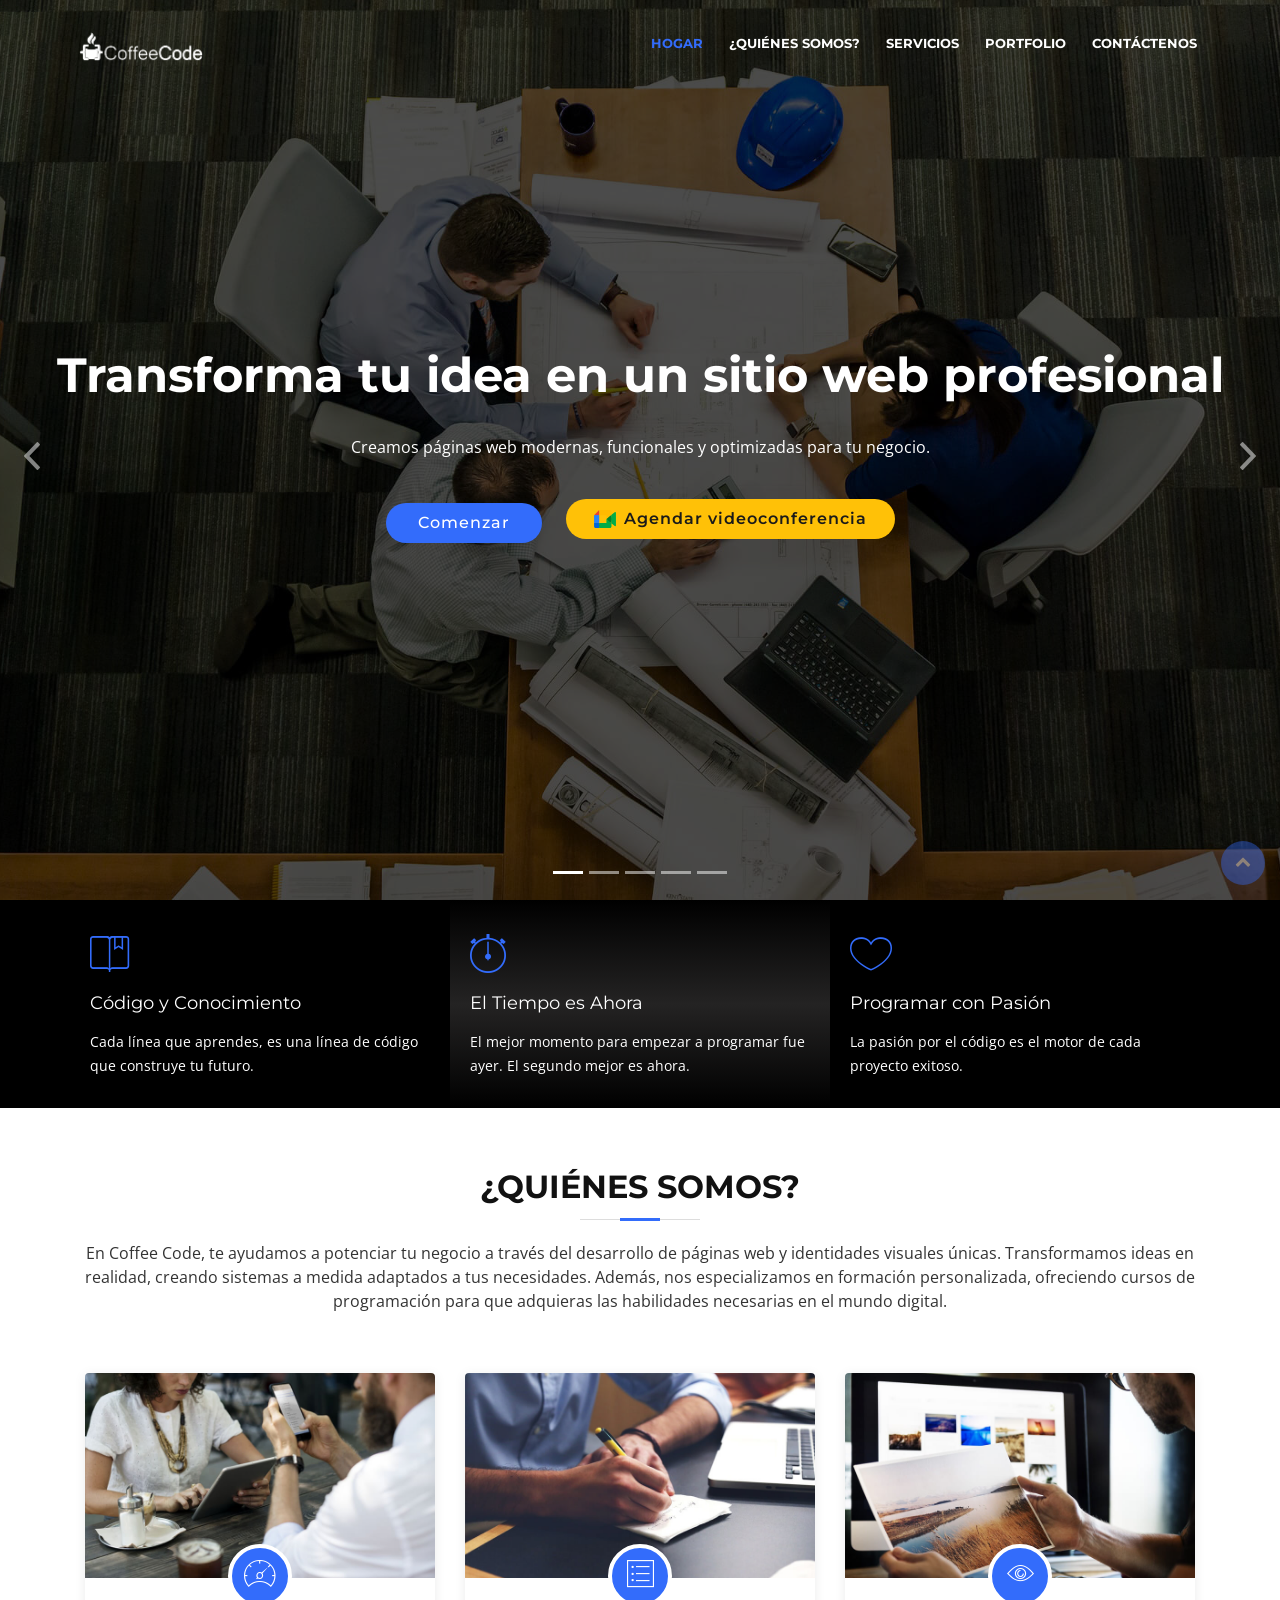
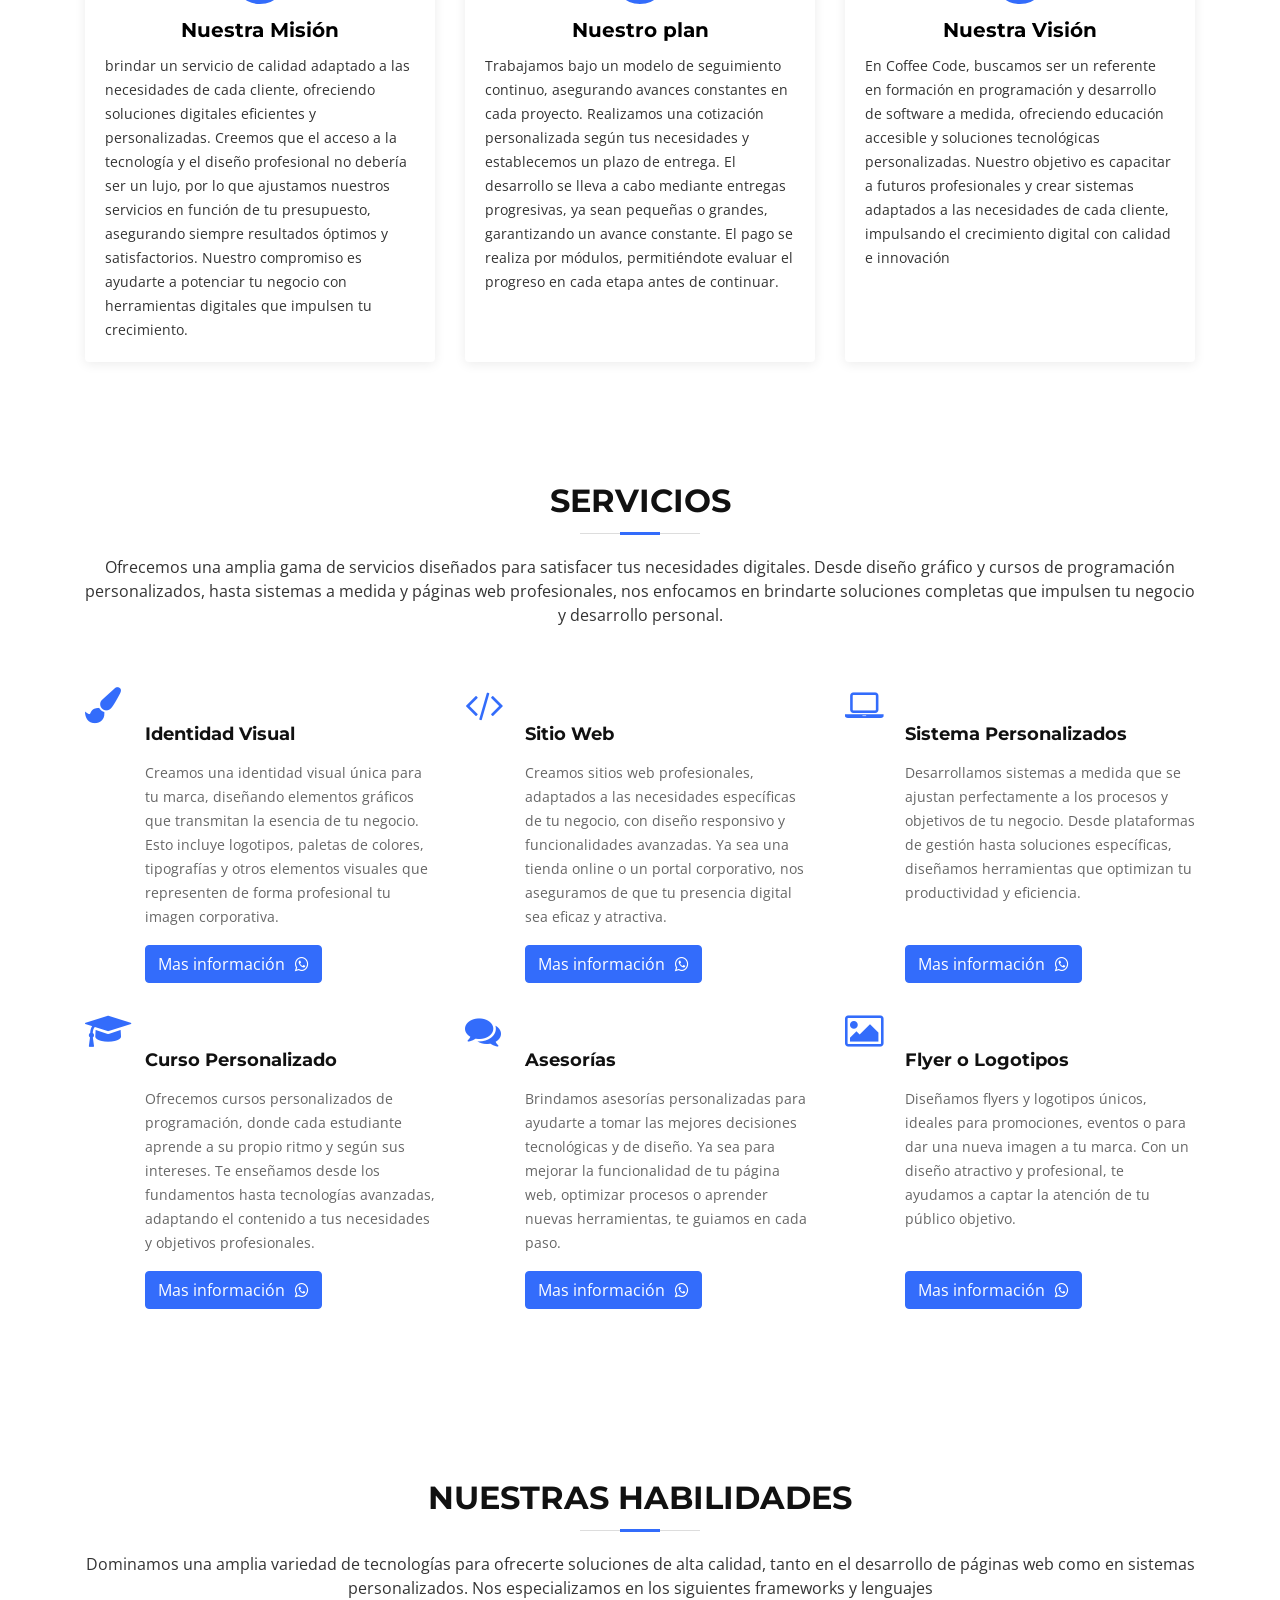
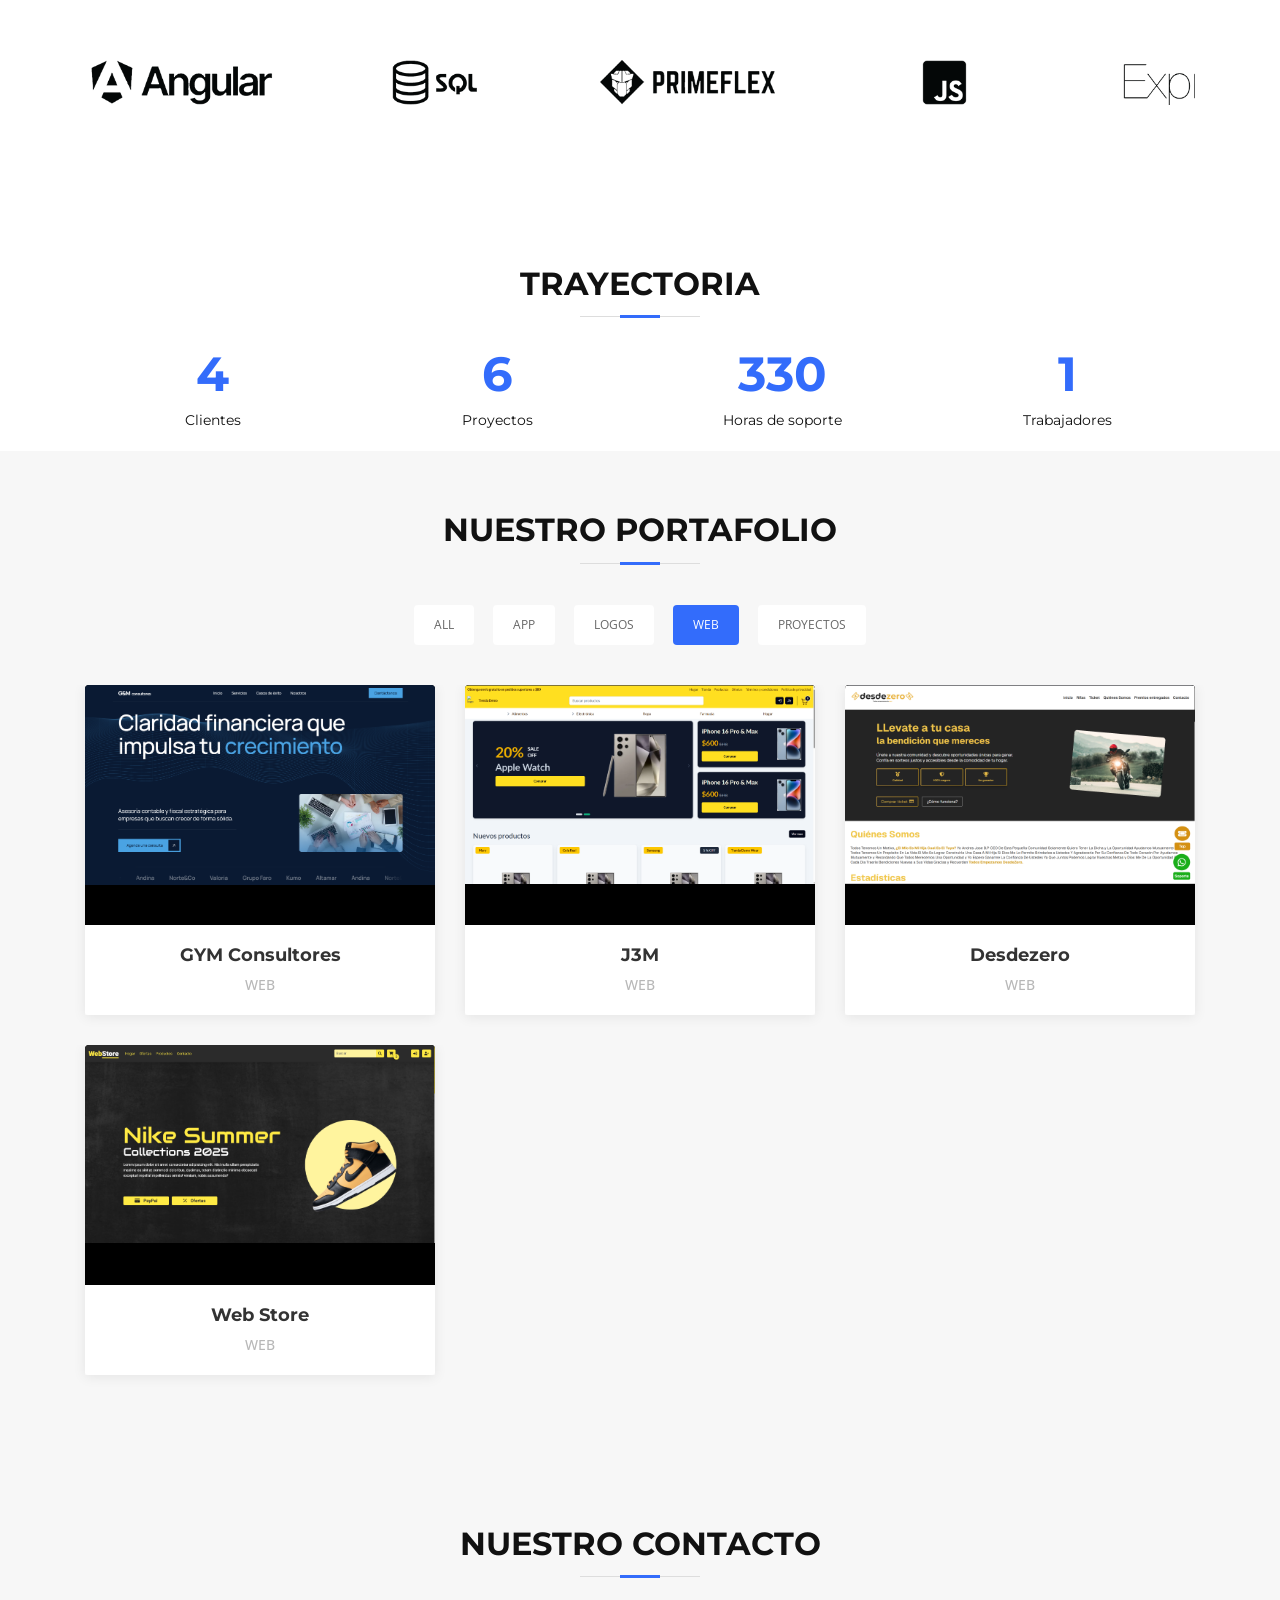
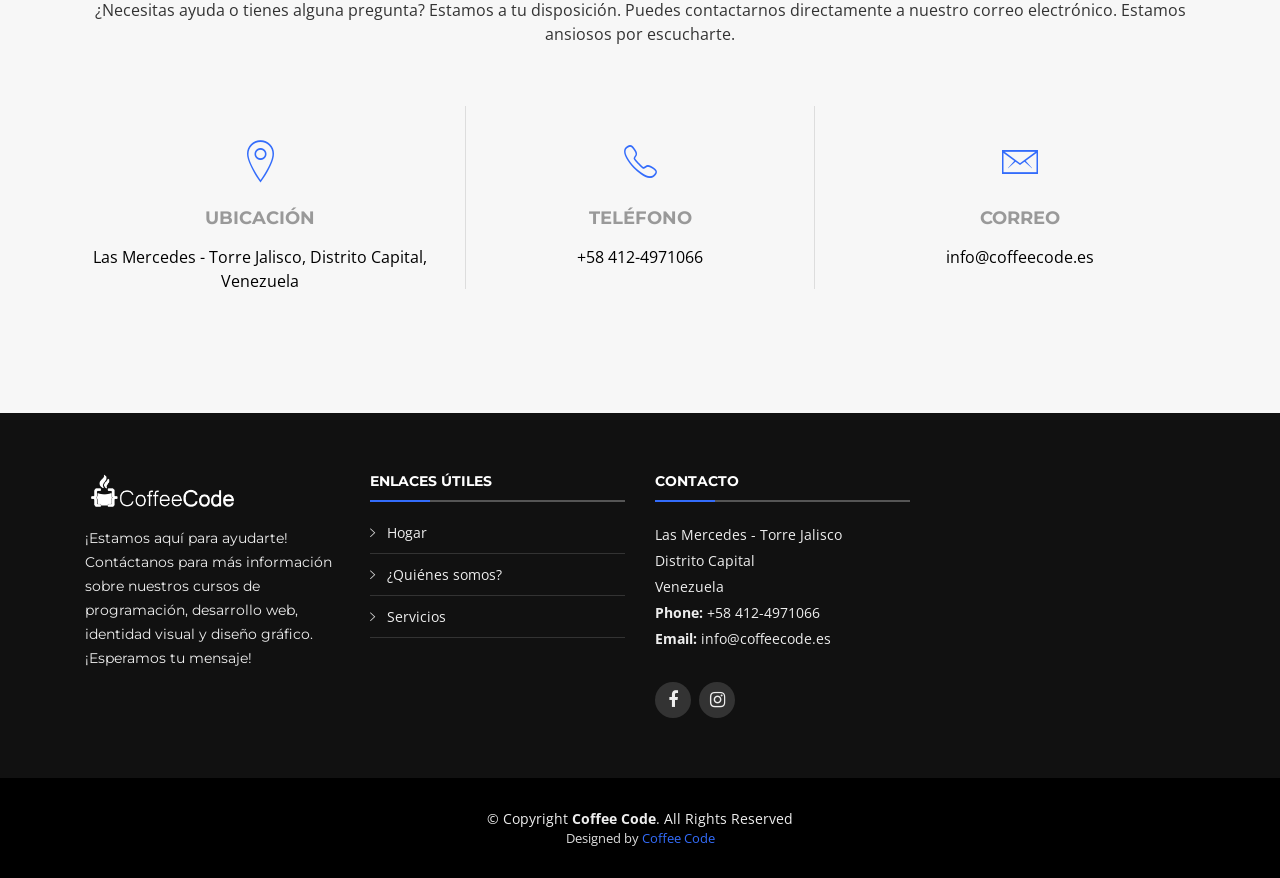
==== commit 47dcac45: "Refactor code structure for improved readability and maintainability" ====
--- a/index.html
+++ b/index.html
@@ -101,6 +101,7 @@
                 <h2>Transforma tu idea en un sitio web profesional</h2>
                 <p>Creamos páginas web modernas, funcionales y optimizadas para tu negocio.</p>
                 <a href="#services" class="btn-get-started scrollto">Comenzar</a>
+                <a href="#" class="btn-meet" onclick="sendMeet(); return false;"><svg class="meet-icon" width="22" height="18" viewBox="0 0 87.5 72" aria-hidden="true"><path fill="#00832d" d="M49.5 36l8.53 9.75 11.47 7.33 2-17.02-2-16.64-11.69 6.44z"/><path fill="#0066da" d="M0 51.5V66c0 3.315 2.685 6 6 6h14.5l3-10.96-3-9.54-9.95-3z"/><path fill="#e94235" d="M20.5 0L0 20.5l10.55 3 9.95-3 2.95-9.41z"/><path fill="#2684fc" d="M20.5 20.5H0v31h20.5z"/><path fill="#00ac47" d="M82.6 8.68L69.5 19.42v33.66l13.16 10.79c1.97 1.54 4.85.135 4.85-2.37V11c0-2.535-2.945-3.925-4.91-2.32zM49.5 36v15.5h-29V72h43c3.315 0 6-2.685 6-6V53.08z"/><path fill="#ffba00" d="M63.5 0h-43v20.5h29V36l20-16.57V6c0-3.315-2.685-6-6-6z"/></svg> Agendar videoconferencia</a>
               </div>
             </div>
           </div>
@@ -113,6 +114,7 @@
                 <p> Nuestros cursos personalizados te enseñarán desde HTML y CSS hasta frameworks avanzados como Angular
                   y Laravel.</p>
                 <a href="#services" class="btn-get-started scrollto">Comenzar</a>
+                <a href="#" class="btn-meet" onclick="sendMeet(); return false;"><svg class="meet-icon" width="22" height="18" viewBox="0 0 87.5 72" aria-hidden="true"><path fill="#00832d" d="M49.5 36l8.53 9.75 11.47 7.33 2-17.02-2-16.64-11.69 6.44z"/><path fill="#0066da" d="M0 51.5V66c0 3.315 2.685 6 6 6h14.5l3-10.96-3-9.54-9.95-3z"/><path fill="#e94235" d="M20.5 0L0 20.5l10.55 3 9.95-3 2.95-9.41z"/><path fill="#2684fc" d="M20.5 20.5H0v31h20.5z"/><path fill="#00ac47" d="M82.6 8.68L69.5 19.42v33.66l13.16 10.79c1.97 1.54 4.85.135 4.85-2.37V11c0-2.535-2.945-3.925-4.91-2.32zM49.5 36v15.5h-29V72h43c3.315 0 6-2.685 6-6V53.08z"/><path fill="#ffba00" d="M63.5 0h-43v20.5h29V36l20-16.57V6c0-3.315-2.685-6-6-6z"/></svg> Agendar videoconferencia</a>
               </div>
             </div>
           </div>
@@ -124,6 +126,7 @@
                 <h2>Diseño gráfico que impulsa tu marca</h2>
                 <p>Logotipos, flyers y branding que comunican tu esencia de manera profesional.</p>
                 <a href="#services" class="btn-get-started scrollto">Comenzar</a>
+                <a href="#" class="btn-meet" onclick="sendMeet(); return false;"><svg class="meet-icon" width="22" height="18" viewBox="0 0 87.5 72" aria-hidden="true"><path fill="#00832d" d="M49.5 36l8.53 9.75 11.47 7.33 2-17.02-2-16.64-11.69 6.44z"/><path fill="#0066da" d="M0 51.5V66c0 3.315 2.685 6 6 6h14.5l3-10.96-3-9.54-9.95-3z"/><path fill="#e94235" d="M20.5 0L0 20.5l10.55 3 9.95-3 2.95-9.41z"/><path fill="#2684fc" d="M20.5 20.5H0v31h20.5z"/><path fill="#00ac47" d="M82.6 8.68L69.5 19.42v33.66l13.16 10.79c1.97 1.54 4.85.135 4.85-2.37V11c0-2.535-2.945-3.925-4.91-2.32zM49.5 36v15.5h-29V72h43c3.315 0 6-2.685 6-6V53.08z"/><path fill="#ffba00" d="M63.5 0h-43v20.5h29V36l20-16.57V6c0-3.315-2.685-6-6-6z"/></svg> Agendar videoconferencia</a>
               </div>
             </div>
           </div>
@@ -135,6 +138,7 @@
                 <h2>Crea tu presencia digital con expertos</h2>
                 <p>Aprende programación y diseño con cursos a medida para potenciar tu carrera.</p>
                 <a href="#services" class="btn-get-started scrollto">Comenzar</a>
+                <a href="#" class="btn-meet" onclick="sendMeet(); return false;"><svg class="meet-icon" width="22" height="18" viewBox="0 0 87.5 72" aria-hidden="true"><path fill="#00832d" d="M49.5 36l8.53 9.75 11.47 7.33 2-17.02-2-16.64-11.69 6.44z"/><path fill="#0066da" d="M0 51.5V66c0 3.315 2.685 6 6 6h14.5l3-10.96-3-9.54-9.95-3z"/><path fill="#e94235" d="M20.5 0L0 20.5l10.55 3 9.95-3 2.95-9.41z"/><path fill="#2684fc" d="M20.5 20.5H0v31h20.5z"/><path fill="#00ac47" d="M82.6 8.68L69.5 19.42v33.66l13.16 10.79c1.97 1.54 4.85.135 4.85-2.37V11c0-2.535-2.945-3.925-4.91-2.32zM49.5 36v15.5h-29V72h43c3.315 0 6-2.685 6-6V53.08z"/><path fill="#ffba00" d="M63.5 0h-43v20.5h29V36l20-16.57V6c0-3.315-2.685-6-6-6z"/></svg> Agendar videoconferencia</a>
               </div>
             </div>
           </div>
@@ -146,6 +150,7 @@
                 <h2>Lleva tu proyecto al siguiente nivel</h2>
                 <p>Desarrollo web, cursos de programación y diseño gráfico para convertir tus ideas en realidad.</p>
                 <a href="#services" class="btn-get-started scrollto">Comenzar</a>
+                <a href="#" class="btn-meet" onclick="sendMeet(); return false;"><svg class="meet-icon" width="22" height="18" viewBox="0 0 87.5 72" aria-hidden="true"><path fill="#00832d" d="M49.5 36l8.53 9.75 11.47 7.33 2-17.02-2-16.64-11.69 6.44z"/><path fill="#0066da" d="M0 51.5V66c0 3.315 2.685 6 6 6h14.5l3-10.96-3-9.54-9.95-3z"/><path fill="#e94235" d="M20.5 0L0 20.5l10.55 3 9.95-3 2.95-9.41z"/><path fill="#2684fc" d="M20.5 20.5H0v31h20.5z"/><path fill="#00ac47" d="M82.6 8.68L69.5 19.42v33.66l13.16 10.79c1.97 1.54 4.85.135 4.85-2.37V11c0-2.535-2.945-3.925-4.91-2.32zM49.5 36v15.5h-29V72h43c3.315 0 6-2.685 6-6V53.08z"/><path fill="#ffba00" d="M63.5 0h-43v20.5h29V36l20-16.57V6c0-3.315-2.685-6-6-6z"/></svg> Agendar videoconferencia</a>
               </div>
             </div>
           </div>
@@ -580,6 +585,7 @@
               <li data-filter=".filter-app">App</li>
               <li data-filter=".filter-card">Logos</li>
               <li data-filter=".filter-web" class="filter-active">Web</li>
+              <li data-filter=".filter-proyecto">Proyectos</li>
             </ul>
           </div>
         </div>
@@ -765,30 +771,15 @@
           <div class="col-lg-4 col-md-6 portfolio-item filter-web wow fadeInUp" data-wow-delay="0.1s">
             <div class="portfolio-wrap">
               <figure>
-                <img src="img/sistema.jpg" class="img-fluid" alt="">
-                <a href="img/sistema.jpg" class="link-preview" data-lightbox="portfolio" data-title="Inventario"
-                  title="Preview"><i class="ion ion-eye"></i></a>
-                <a href="#" class="link-details" title="More Details"><i class="ion ion-android-open"></i></a>
-              </figure>
-
-              <div class="portfolio-info">
-                <h4><a href="#">Inventario</a></h4>
-                <p>Web</p>
-              </div>
-            </div>
-          </div>
-
-          <div class="col-lg-4 col-md-6 portfolio-item filter-web wow fadeInUp" data-wow-delay="0.2s">
-            <div class="portfolio-wrap">
-              <figure>
-                <img src="img/club.png" class="img-fluid" alt="">
-                <a href="img/club.png" class="link-preview" data-lightbox="portfolio" data-title="Club Hispano"
-                  title="Preview"><i class="ion ion-eye"></i></a>
-                <a href="#" class="link-details" title="More Details"><i class="ion ion-android-open"></i></a>
-              </figure>
-
-              <div class="portfolio-info">
-                <h4><a href="#">Club Hispano</a></h4>
+                <img src="img/web-porfolio/gym-consultores.png" class="img-fluid" alt="GYM Consultores">
+                <a href="https://gym-consultores.vercel.app/" target="_blank" rel="noopener"
+                  class="link-preview" title="Ver sitio"><i class="ion ion-eye"></i></a>
+                <a href="https://gym-consultores.vercel.app/" target="_blank" rel="noopener"
+                  class="link-details" title="Visitar sitio"><i class="ion ion-android-open"></i></a>
+              </figure>
+
+              <div class="portfolio-info">
+                <h4><a href="https://gym-consultores.vercel.app/" target="_blank" rel="noopener">GYM Consultores</a></h4>
                 <p>Web</p>
               </div>
             </div>
@@ -1042,7 +1033,7 @@
             <div class="contact-address">
               <i class="ion-ios-location-outline"></i>
               <h3>Ubicación</h3>
-              <address>Venezuela, Caracas Candelaria</address>
+              <address>Las Mercedes - Torre Jalisco, Distrito Capital, Venezuela</address>
             </div>
           </div>
 
@@ -1138,8 +1129,7 @@
             <div class="social-links">
               <a href="https://www.facebook.com/profile.php?id=100089365248107&notif_id=1742754206648040&notif_t=page_user_activity&ref=notif#"
                 class="facebook"><i class="fa fa-facebook"></i></a>
-              <a href="https://www.instagram.com/_coffee_code/" class="instagram"><i class="fa fa-instagram"></i></a>
-              <a href="#" class="linkedin"><i class="fa fa-linkedin"></i></a>
+              <a href="https://www.instagram.com/coffeecode.ve/" class="instagram"><i class="fa fa-instagram"></i></a>
             </div>
 
           </div>
@@ -1168,7 +1158,7 @@
           Licensing information: https://bootstrapmade.com/license/
           Purchase the pro version with working PHP/AJAX contact form: https://bootstrapmade.com/buy/?theme=BizPage
         -->
-        Designed by <a href="https://www.instagram.com/_coffee_code/">Coffee Code</a>
+        Designed by <a href="https://www.instagram.com/coffeecode.ve/">Coffee Code</a>
       </div>
     </div>
   </footer><!-- #footer -->
@@ -1199,6 +1189,12 @@
 
 
   <script>
+    function sendMeet() {
+      const numero = "+584124971066";
+      const msg = "Hola, me gustaría realizar una videoconferencia para hablar acerca de mi proyecto. ¿Cuándo podemos agendar?";
+      window.open(`https://api.whatsapp.com/send?phone=${numero}&text=${encodeURIComponent(msg)}`, "_blank");
+    }
+
     function sendMessage(sms) {
       const numero = "+584124971066";
       const url = `https://api.whatsapp.com/send?phone=${numero}&text=Hola%20estoy%20interesado%20en%20${encodeURIComponent(sms)}`;
@@ -1207,6 +1203,45 @@
     }
   </script>
 
+  <script>
+    // Proyectos: identidades visuales leídas desde Google Drive (/api/proyectos)
+    (function () {
+      var $container = $('.portfolio-container');
+      if (!$container.length) return;
+
+      function esc(s) {
+        return String(s).replace(/[&<>"']/g, function (c) {
+          return { '&': '&amp;', '<': '&lt;', '>': '&gt;', '"': '&quot;', "'": '&#39;' }[c];
+        });
+      }
+
+      fetch('/api/proyectos')
+        .then(function (r) { if (!r.ok) throw new Error(r.status); return r.json(); })
+        .then(function (proyectos) {
+          var html = proyectos.map(function (p) {
+            var group = 'proy-' + esc(p.id);
+            var extra = p.images.slice(1).map(function (img) {
+              return '<a href="' + esc(img.full) + '" data-lightbox="' + group + '" data-title="' + esc(p.name) + '" style="display:none"></a>';
+            }).join('');
+            var cover = p.images[0];
+            return '<div class="col-lg-4 col-md-6 portfolio-item filter-proyecto">' +
+              '<div class="portfolio-wrap"><figure>' +
+              '<img src="' + esc(cover.thumb) + '" class="img-fluid" alt="' + esc(p.name) + '" loading="lazy" referrerpolicy="no-referrer">' +
+              '<a href="' + esc(cover.full) + '" class="link-preview" data-lightbox="' + group + '" data-title="' + esc(p.name) + '" title="Ver fotos"><i class="ion ion-eye"></i></a>' +
+              extra +
+              '</figure><div class="portfolio-info"><h4><a href="#">' + esc(p.name) + '</a></h4>' +
+              '<p>' + p.images.length + ' fotos</p></div></div></div>';
+          }).join('');
+
+          var $items = $(html);
+          $container.append($items);
+          $container.isotope('appended', $items);
+          $items.find('img').on('load', function () { $container.isotope('layout'); });
+        })
+        .catch(function () { /* sin Drive, el filtro Proyectos queda vacío */ });
+    })();
+  </script>
+
 </body>
 
 </html>
--- a/css/style.css
+++ b/css/style.css
@@ -343,6 +343,33 @@
 #intro .btn-get-started:hover {
   background: #fff;
   color: #336cfb;
+}
+
+#intro .btn-meet {
+  font-family: "Montserrat", sans-serif;
+  font-weight: 600;
+  font-size: 16px;
+  letter-spacing: 1px;
+  display: inline-flex;
+  align-items: center;
+  gap: 8px;
+  padding: 8px 28px;
+  border-radius: 50px;
+  transition: 0.5s;
+  margin: 10px;
+  color: #1a1a1a;
+  background: #ffc107;
+}
+
+#intro .btn-meet .meet-icon {
+  width: 22px;
+  height: 18px;
+  flex-shrink: 0;
+}
+
+#intro .btn-meet:hover {
+  background: #fff;
+  color: #1a1a1a;
 }
 
 /*--------------------------------------------------------------
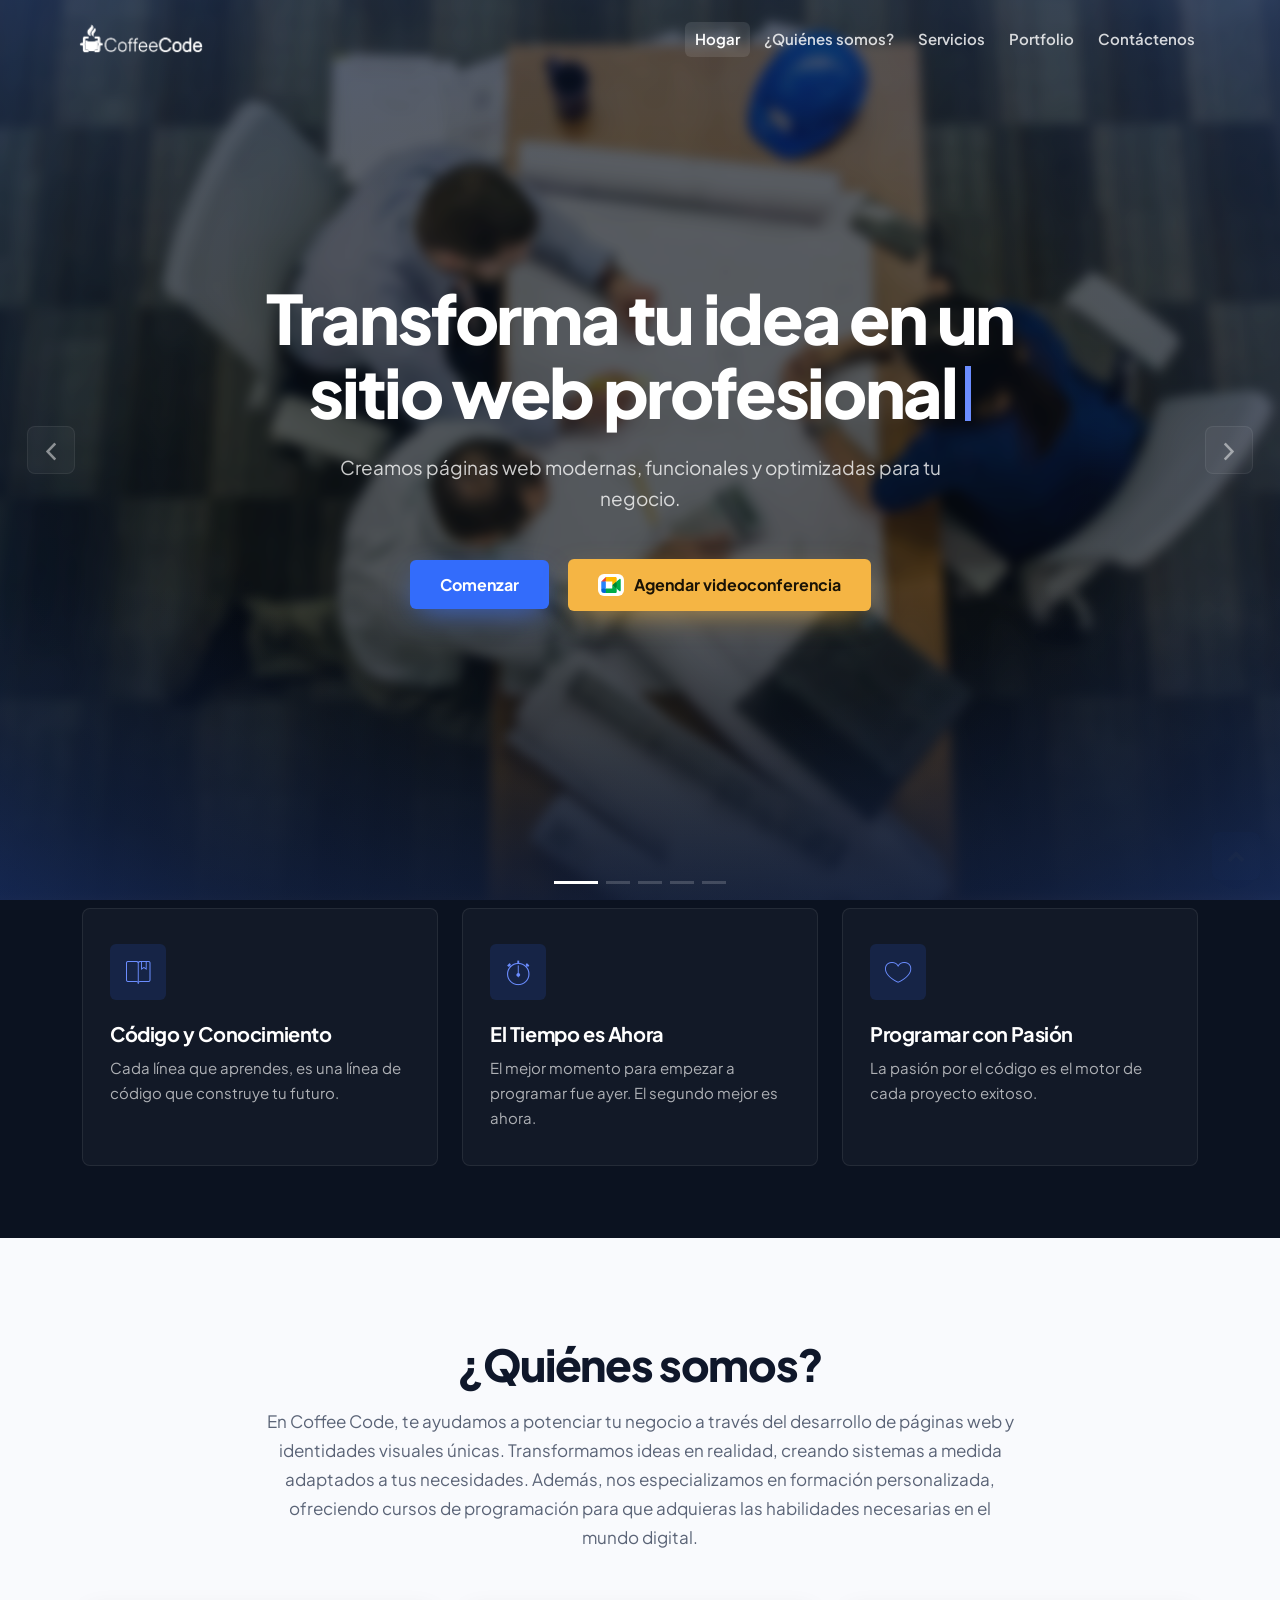
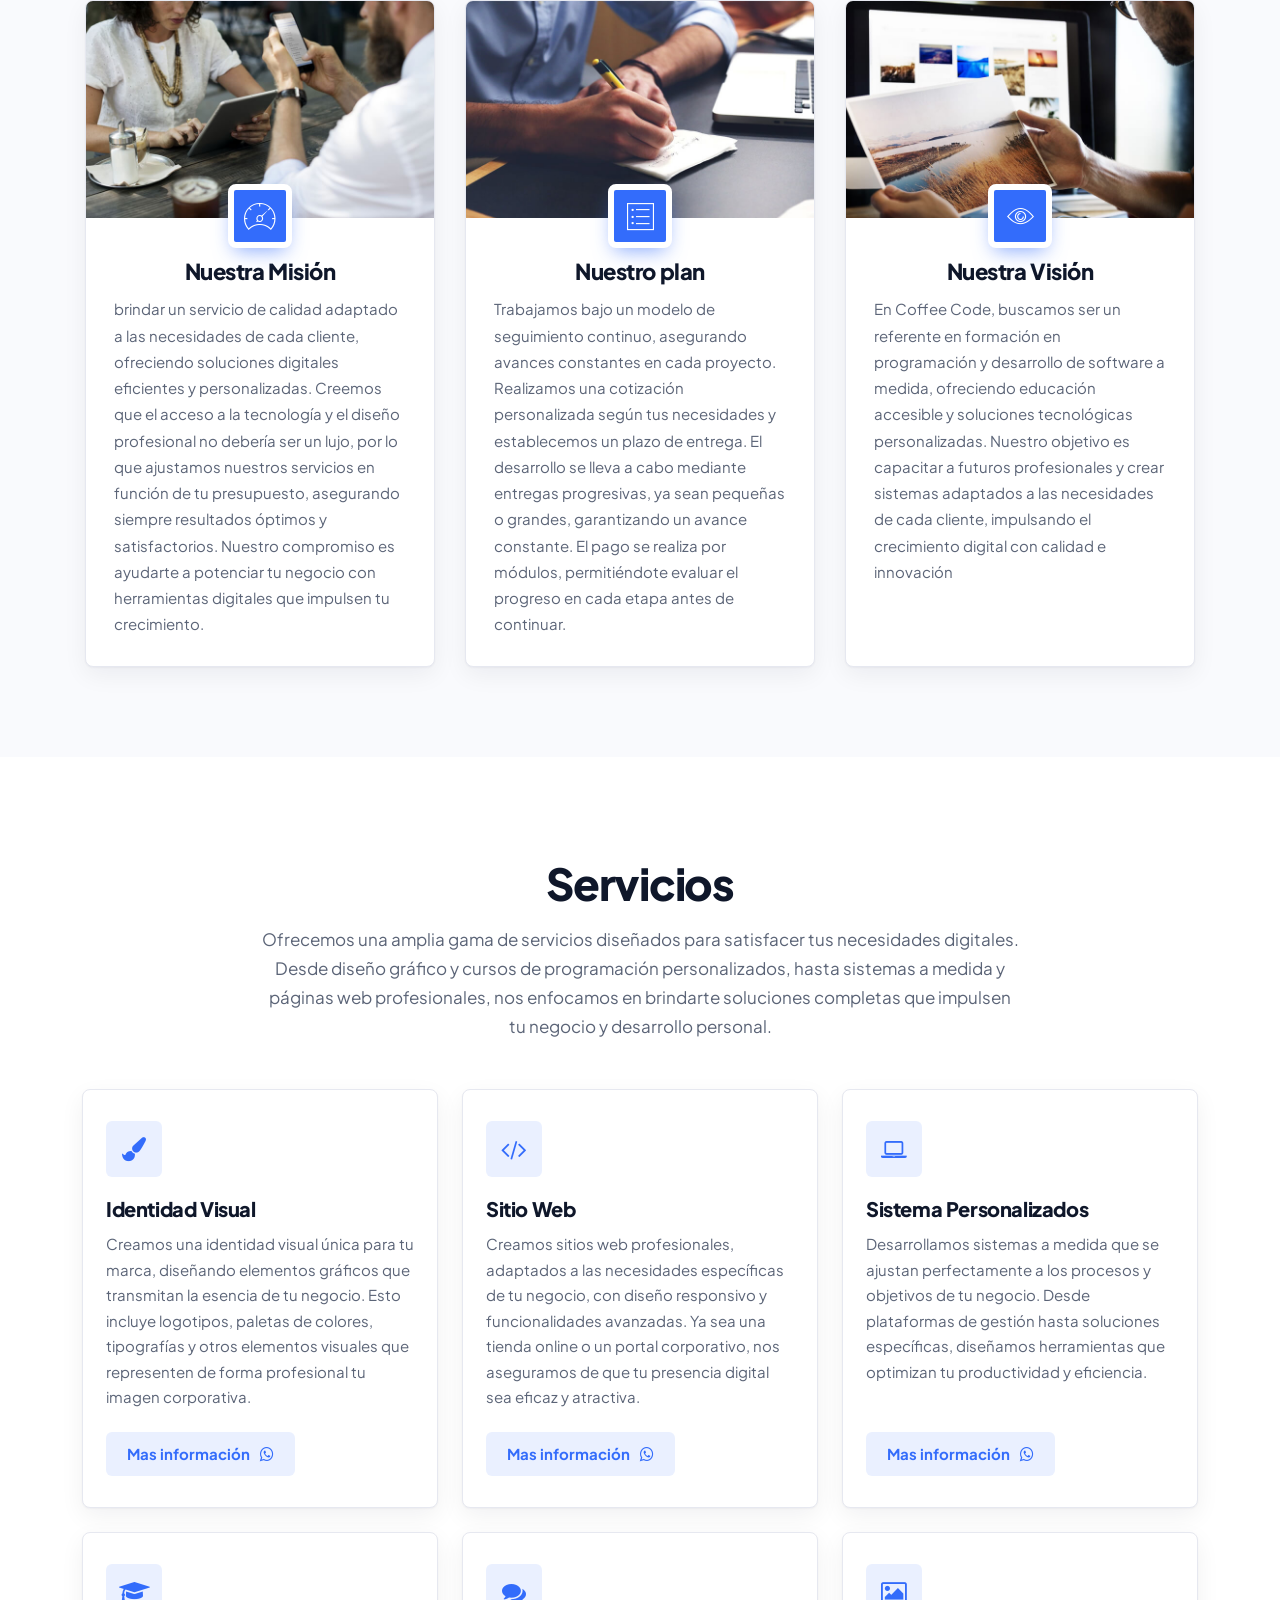
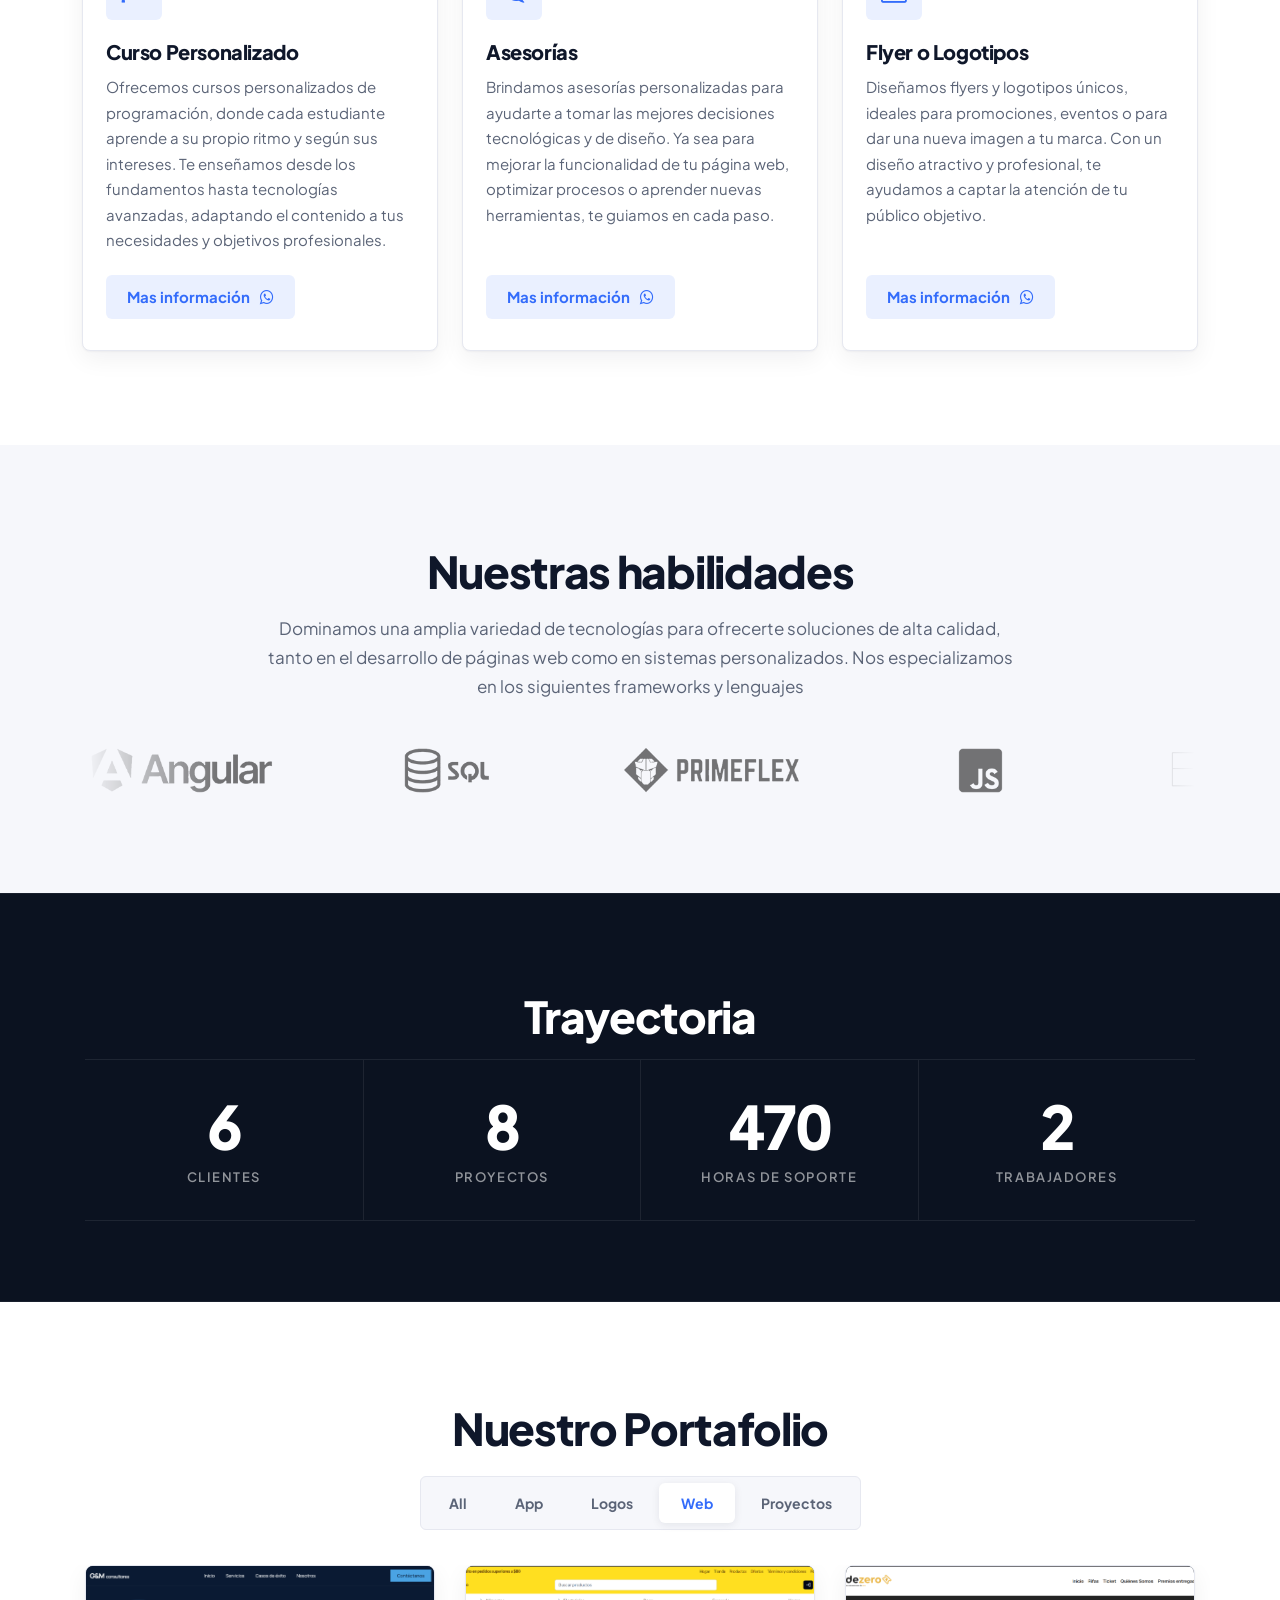
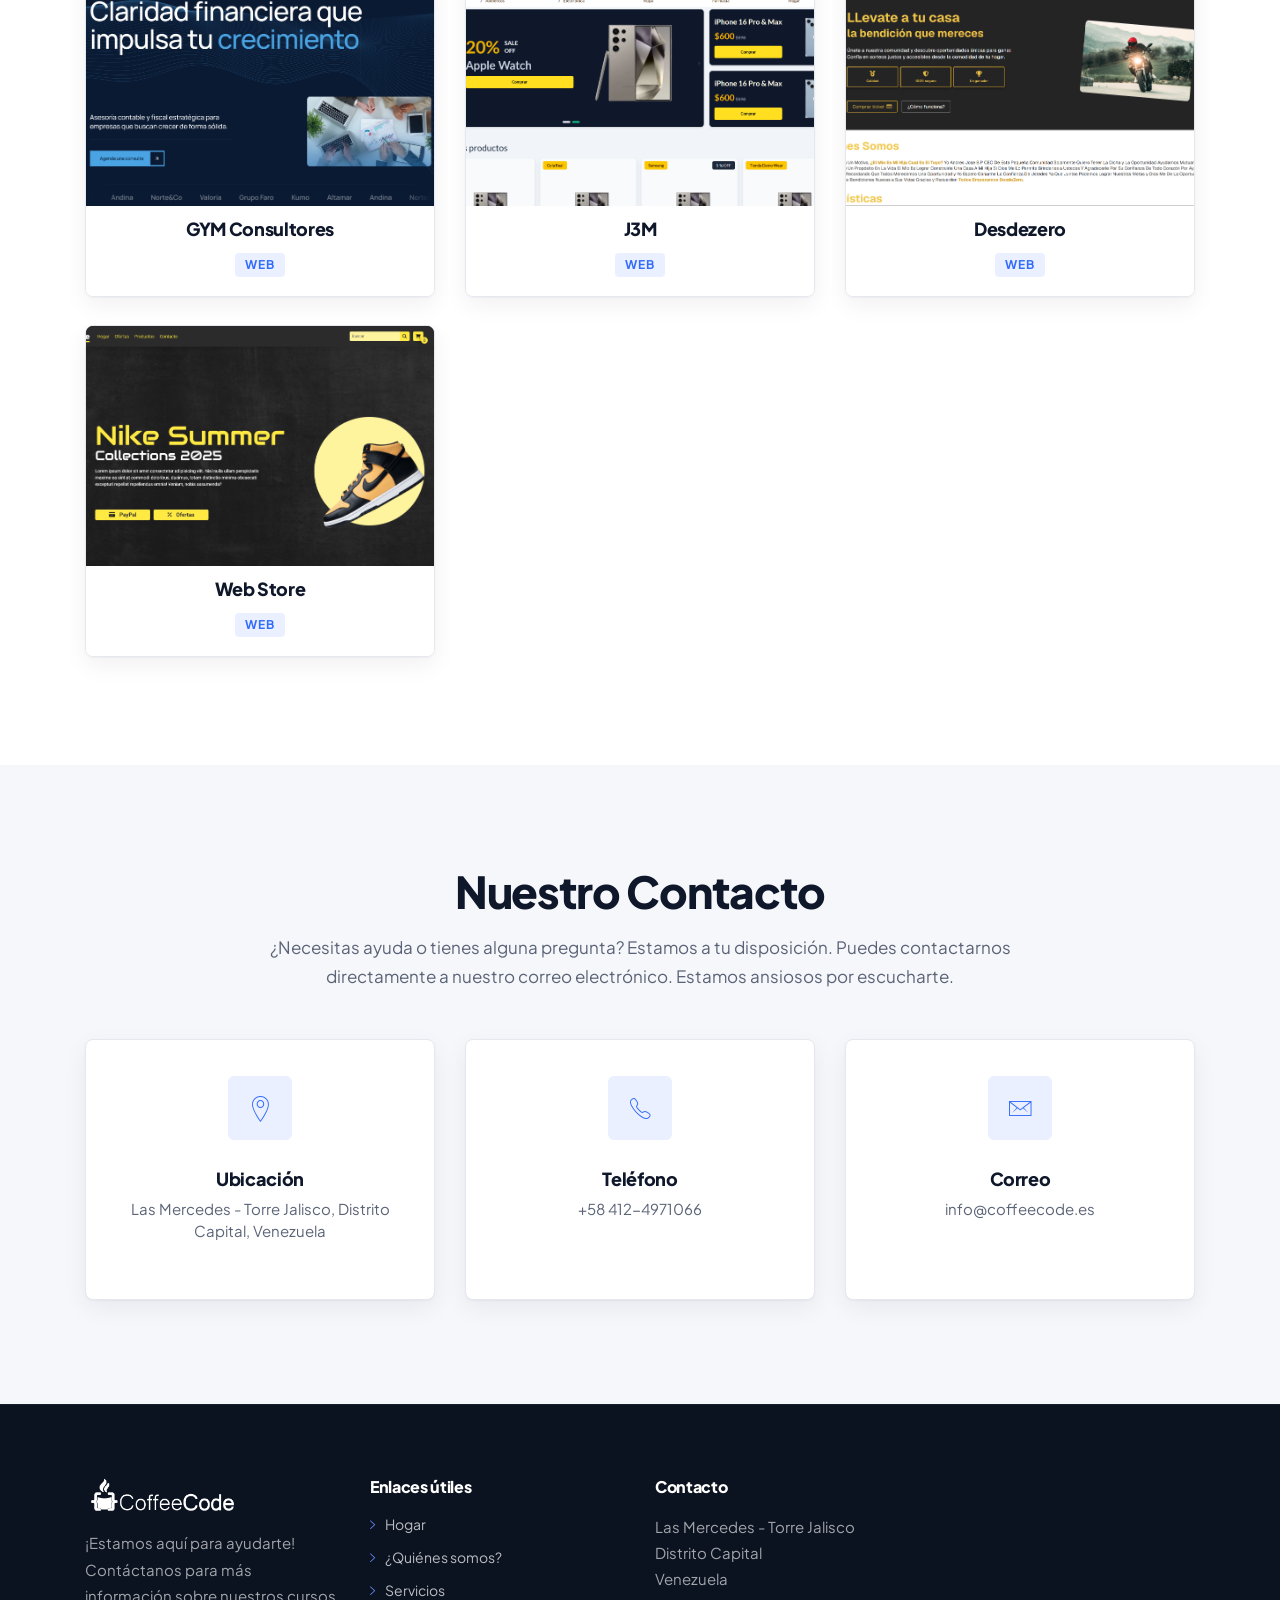
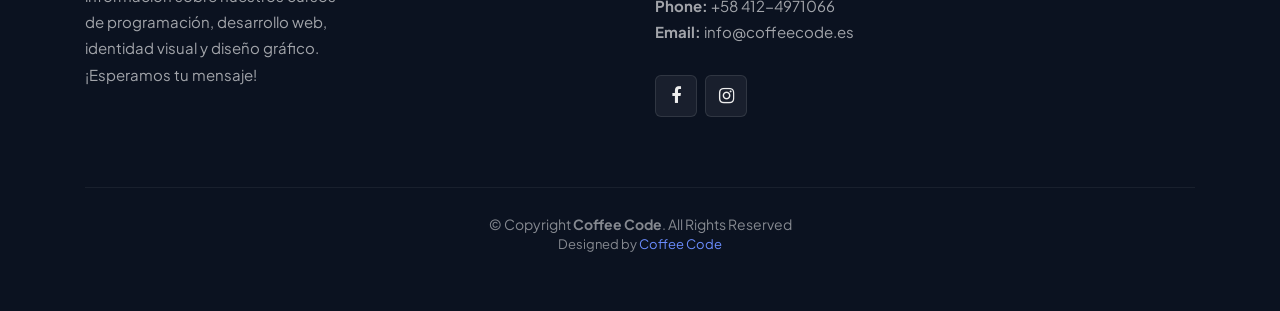
==== commit 21958cba: "Add modern styling and hero title decoding effect" ====
--- a/index.html
+++ b/index.html
@@ -24,7 +24,9 @@
 
 
   <!-- Google Fonts -->
-  <link href="https://fonts.googleapis.com/css?family=Open+Sans:300,300i,400,400i,700,700i|Montserrat:300,400,500,700"
+  <link rel="preconnect" href="https://fonts.googleapis.com">
+  <link rel="preconnect" href="https://fonts.gstatic.com" crossorigin>
+  <link href="https://fonts.googleapis.com/css2?family=Plus+Jakarta+Sans:wght@400;500;600;700;800&display=swap"
     rel="stylesheet">
 
   <!-- Bootstrap CSS File -->
@@ -39,6 +41,8 @@
 
   <!-- Main Stylesheet File -->
   <link href="css/style.css" rel="stylesheet">
+  <!-- Capa de estilo moderna (quitar esta línea vuelve al diseño anterior) -->
+  <link href="css/modern.css" rel="stylesheet">
 
   <!-- =======================================================
     Theme Name: BizPage
@@ -1186,6 +1190,7 @@
 
   <!-- Template Main Javascript File -->
   <script src="js/main.js"></script>
+  <script src="js/hero-fx.js"></script>
 
 
   <script>
--- a/css/modern.css
+++ b/css/modern.css
@@ -0,0 +1,1067 @@
+/*--------------------------------------------------------------
+# Coffee Code — capa de estilo moderna
+# Se carga después de style.css y solo sobrescribe estilos.
+# Para volver al diseño anterior basta con quitar el <link> de este archivo.
+--------------------------------------------------------------*/
+
+:root {
+  --cc-ink: #0b1220;
+  --cc-ink-2: #111a2e;
+  --cc-ink-3: #18233b;
+  --cc-bg: #f6f7fb;
+  --cc-surface: #ffffff;
+  --cc-text: #0f172a;
+  --cc-muted: #5b6477;
+  --cc-border: #e6e8f0;
+  --cc-primary: #336cfb;
+  --cc-primary-2: #6b8dff;
+  --cc-primary-soft: rgba(51, 108, 251, 0.1);
+  /* Único amarillo del sitio: botón "Agendar videoconferencia" */
+  --cc-meet: #f5b544;
+  --cc-radius: 8px;
+  --cc-radius-sm: 6px;
+  --cc-shadow: 0 1px 2px rgba(15, 23, 42, 0.04), 0 8px 24px rgba(15, 23, 42, 0.06);
+  --cc-shadow-lg: 0 2px 4px rgba(15, 23, 42, 0.04), 0 24px 48px rgba(15, 23, 42, 0.12);
+  --cc-font: "Plus Jakarta Sans", system-ui, -apple-system, "Segoe UI", sans-serif;
+  --cc-ease: cubic-bezier(0.2, 0.7, 0.2, 1);
+}
+
+/* Base
+--------------------------------*/
+
+body {
+  background: var(--cc-surface);
+  color: var(--cc-text);
+  -webkit-font-smoothing: antialiased;
+  -moz-osx-font-smoothing: grayscale;
+}
+
+/* Una sola familia tipográfica en todo el sitio (sin tocar las fuentes de iconos) */
+body *:not(.fa):not([class^="ion"]):not([class*=" ion"]) {
+  font-family: var(--cc-font) !important;
+}
+
+h1, h2, h3, h4, h5, h6 {
+  letter-spacing: -0.02em;
+}
+
+::selection {
+  background: var(--cc-primary);
+  color: #fff;
+}
+
+a:focus-visible,
+button:focus-visible {
+  outline: 2px solid var(--cc-primary-2);
+  outline-offset: 3px;
+}
+
+/* Encabezados de sección
+--------------------------------*/
+
+.section-header h3 {
+  text-transform: none;
+  font-size: clamp(30px, 4vw, 44px);
+  font-weight: 800;
+  letter-spacing: -0.03em;
+  color: var(--cc-text);
+  padding-bottom: 0;
+  margin-bottom: 16px;
+}
+
+.section-header h3::before {
+  display: none;
+}
+
+.section-header h3::after {
+  display: none;
+}
+
+.section-header p {
+  max-width: 760px;
+  margin: 0 auto;
+  padding-bottom: 48px;
+  color: var(--cc-muted);
+  font-size: 17px;
+  line-height: 1.7;
+}
+
+/* Header y navegación
+--------------------------------*/
+
+#header {
+  padding: 22px 0;
+  height: 84px;
+  border-bottom: 1px solid transparent;
+}
+
+#header.header-scrolled {
+  background: rgba(11, 18, 32, 0.96);
+  -webkit-backdrop-filter: saturate(160%) blur(14px);
+  backdrop-filter: saturate(160%) blur(14px);
+  border-bottom-color: rgba(255, 255, 255, 0.06);
+  padding: 14px 0;
+  height: 68px;
+}
+
+.nav-menu a {
+  text-transform: none;
+  font-size: 15px;
+  font-weight: 600;
+  letter-spacing: 0;
+  color: rgba(255, 255, 255, 0.82);
+  padding: 6px 10px;
+  border-radius: var(--cc-radius-sm);
+  transition: color 0.2s, background 0.2s;
+}
+
+.nav-menu li:hover > a,
+.nav-menu > .menu-active > a {
+  color: #fff;
+  background: rgba(255, 255, 255, 0.1);
+}
+
+.nav-menu > li {
+  margin-left: 4px;
+}
+
+/* Menú móvil */
+#mobile-nav-toggle {
+  background: rgba(11, 18, 32, 0.6) !important;
+  border: 1px solid rgba(255, 255, 255, 0.12) !important;
+  border-radius: var(--cc-radius-sm);
+  width: 44px;
+  height: 44px;
+  margin: 14px 16px 0 0;
+  -webkit-backdrop-filter: blur(10px);
+  backdrop-filter: blur(10px);
+}
+
+#mobile-nav {
+  background: rgba(11, 18, 32, 0.92);
+  -webkit-backdrop-filter: blur(16px);
+  backdrop-filter: blur(16px);
+  border-right: 1px solid rgba(255, 255, 255, 0.06);
+  padding-top: 24px;
+}
+
+#mobile-nav ul li a {
+  text-transform: none;
+  font-size: 16px;
+  font-weight: 600;
+  padding: 12px 24px;
+}
+
+#mobile-nav ul li a:hover,
+#mobile-nav ul li.menu-active a {
+  color: var(--cc-primary-2);
+}
+
+#mobile-body-overly {
+  background: rgba(11, 18, 32, 0.5);
+}
+
+/* Hero / carrusel
+--------------------------------*/
+
+#intro {
+  background: var(--cc-ink);
+}
+
+#intro .carousel-item {
+  overflow: hidden;
+}
+
+/* Capa de la foto: hereda la imagen del slide, desenfocada y acercada */
+#intro .carousel-item::before {
+  z-index: 0;
+  background-color: transparent;
+  background-image: inherit;
+  background-size: cover;
+  background-position: center;
+  filter: blur(5px) brightness(0.6);
+  transform: scale(1.12);
+}
+
+/* Capa de color: viñeta azul alrededor del recuadro + oscurecido para que resalte el texto */
+#intro .carousel-item::after {
+  content: "";
+  position: absolute;
+  inset: 0;
+  z-index: 1;
+  background:
+    radial-gradient(ellipse 75% 70% at 50% 50%, transparent 45%, rgba(51, 108, 251, 0.12) 80%, rgba(51, 108, 251, 0.24) 100%),
+    linear-gradient(180deg, transparent 65%, rgba(11, 18, 32, 0.85) 100%),
+    rgba(11, 18, 32, 0.45);
+}
+
+#intro .carousel-container {
+  z-index: 2;
+}
+
+#intro .carousel-content {
+  max-width: 920px;
+  padding: 0 20px;
+}
+
+#intro h2 {
+  font-size: clamp(34px, 5.6vw, 68px);
+  font-weight: 800;
+  line-height: 1.08;
+  letter-spacing: -0.035em;
+  margin-bottom: 24px;
+  text-wrap: balance;
+}
+
+#intro p {
+  width: auto;
+  max-width: 640px;
+  font-size: clamp(16px, 1.6vw, 19px);
+  line-height: 1.65;
+  color: rgba(255, 255, 255, 0.78);
+  margin-bottom: 36px;
+}
+
+#intro .btn-get-started,
+#intro .btn-meet {
+  display: inline-flex;
+  align-items: center;
+  gap: 10px;
+  padding: 15px 30px;
+  margin: 8px;
+  vertical-align: middle;
+  line-height: 1.2;
+  border-radius: var(--cc-radius-sm);
+  font-size: 16px;
+  font-weight: 700;
+  letter-spacing: 0;
+  transition: transform 0.25s var(--cc-ease), box-shadow 0.25s var(--cc-ease), background 0.25s, color 0.25s;
+}
+
+#intro .btn-get-started {
+  background: var(--cc-primary);
+  color: #fff;
+  box-shadow: 0 10px 30px -8px rgba(51, 108, 251, 0.7);
+}
+
+#intro .btn-get-started:hover {
+  background: #2c58c6;
+  color: #fff;
+  transform: translateY(-2px);
+  box-shadow: 0 16px 36px -8px rgba(51, 108, 251, 0.85);
+}
+
+#intro .btn-meet {
+  background: var(--cc-meet);
+  color: #1a1306;
+  box-shadow: 0 10px 30px -8px rgba(245, 181, 68, 0.6);
+}
+
+#intro .btn-meet:hover {
+  background: #ffc861;
+  color: #1a1306;
+  transform: translateY(-2px);
+  box-shadow: 0 16px 36px -8px rgba(245, 181, 68, 0.75);
+}
+
+#intro .btn-meet .meet-icon {
+  background: #fff;
+  border-radius: 6px;
+  padding: 3px;
+  width: 26px;
+  height: 22px;
+}
+
+#intro .carousel-indicators li {
+  width: 24px;
+  height: 3px;
+  border-radius: 0;
+  border: 0;
+  margin: 0 4px;
+  background: rgba(255, 255, 255, 0.35);
+  transition: width 0.35s var(--cc-ease), background 0.35s;
+}
+
+#intro .carousel-indicators li.active {
+  width: 44px;
+  background: #fff;
+}
+
+#intro .carousel-control-prev,
+#intro .carousel-control-next {
+  width: 8%;
+}
+
+#intro .carousel-control-next-icon,
+#intro .carousel-control-prev-icon {
+  width: 48px;
+  height: 48px;
+  line-height: 48px;
+  border-radius: var(--cc-radius);
+  background: rgba(255, 255, 255, 0.08);
+  border: 1px solid rgba(255, 255, 255, 0.14);
+  font-size: 20px;
+  transition: background 0.2s;
+}
+
+#intro .carousel-control-prev:hover .carousel-control-prev-icon,
+#intro .carousel-control-next:hover .carousel-control-next-icon {
+  background: rgba(255, 255, 255, 0.18);
+}
+
+/* Efecto de decodificación de títulos (js/hero-fx.js) */
+#intro h2.fx-pending {
+  visibility: hidden;
+}
+
+#intro h2 .fx-w {
+  display: inline-block;
+  white-space: nowrap;
+}
+
+#intro h2 .fx-c {
+  display: inline-block;
+  text-align: center;
+}
+
+#intro h2 .fx-c.is-glitch {
+  color: var(--cc-primary-2);
+  opacity: 0.85;
+  font-family: ui-monospace, "Cascadia Code", Consolas, "SFMono-Regular", monospace !important;
+  font-size: 0.8em;
+  font-weight: 500;
+}
+
+/* Cursor parpadeante al final del título */
+#intro h2::after {
+  content: "";
+  display: inline-block;
+  width: 0.09em;
+  height: 0.82em;
+  margin-left: 0.12em;
+  vertical-align: -0.04em;
+  background: var(--cc-primary-2);
+  animation: cc-caret 1s steps(1) infinite;
+}
+
+@keyframes cc-caret {
+  50% {
+    opacity: 0;
+  }
+}
+
+/* Texto y botones entran después del título */
+#intro .carousel-item.active .carousel-content p,
+#intro .carousel-item.active .carousel-content .btn-get-started,
+#intro .carousel-item.active .carousel-content .btn-meet {
+  animation: cc-rise 0.7s var(--cc-ease) both;
+}
+
+#intro .carousel-item.active .carousel-content p {
+  animation-delay: 0.45s;
+}
+
+#intro .carousel-item.active .carousel-content .btn-get-started {
+  animation-delay: 0.65s;
+}
+
+#intro .carousel-item.active .carousel-content .btn-meet {
+  animation-delay: 0.75s;
+}
+
+@keyframes cc-rise {
+  from {
+    opacity: 0;
+    transform: translateY(14px);
+  }
+
+  to {
+    opacity: 1;
+    transform: none;
+  }
+}
+
+/* Valores (franja bajo el hero)
+--------------------------------*/
+
+#featured-services {
+  background: var(--cc-ink);
+  padding: 8px 0 72px;
+}
+
+#featured-services .box,
+#featured-services .box-bg {
+  position: relative;
+  z-index: 0;
+  padding: 36px 40px;
+  background: none;
+}
+
+#featured-services .box::before {
+  content: "";
+  position: absolute;
+  inset: 0 12px;
+  z-index: -1;
+  border-radius: var(--cc-radius);
+  background: rgba(255, 255, 255, 0.03);
+  border: 1px solid rgba(255, 255, 255, 0.08);
+  transition: border-color 0.3s, background 0.3s;
+}
+
+#featured-services .box:hover::before {
+  border-color: rgba(107, 141, 255, 0.45);
+  background: rgba(51, 108, 251, 0.08);
+}
+
+#featured-services i {
+  font-size: 30px;
+  width: 56px;
+  height: 56px;
+  line-height: 56px;
+  text-align: center;
+  border-radius: var(--cc-radius-sm);
+  color: var(--cc-primary-2);
+  background: rgba(51, 108, 251, 0.14);
+}
+
+#featured-services h4 {
+  font-weight: 700;
+  font-size: 20px;
+  margin: 22px 0 10px;
+}
+
+#featured-services p {
+  color: rgba(255, 255, 255, 0.66);
+  font-size: 15px;
+  line-height: 1.65;
+}
+
+/* Quiénes somos
+--------------------------------*/
+
+#about {
+  background: var(--cc-bg);
+  padding: 100px 0 70px;
+}
+
+#about::before {
+  opacity: 0.35;
+}
+
+#about .about-col {
+  background: var(--cc-surface);
+  border: 1px solid var(--cc-border);
+  border-radius: var(--cc-radius);
+  overflow: hidden;
+  box-shadow: var(--cc-shadow);
+  transition: transform 0.35s var(--cc-ease), box-shadow 0.35s var(--cc-ease);
+}
+
+#about .about-col:hover {
+  transform: translateY(-6px);
+  box-shadow: var(--cc-shadow-lg);
+}
+
+#about .about-col .img img {
+  width: 100%;
+  aspect-ratio: 16 / 10;
+  object-fit: cover;
+  transition: transform 0.6s var(--cc-ease);
+}
+
+#about .about-col:hover .img img {
+  transform: scale(1.04);
+}
+
+#about .about-col .icon {
+  border-radius: var(--cc-radius);
+  background: var(--cc-primary);
+  border: 6px solid var(--cc-surface);
+  box-shadow: 0 8px 20px -6px rgba(51, 108, 251, 0.6);
+}
+
+#about .about-col:hover .icon {
+  background: var(--cc-primary);
+}
+
+#about .about-col h2 {
+  font-size: 22px;
+  font-weight: 800;
+}
+
+#about .about-col h2 a {
+  color: var(--cc-text);
+}
+
+#about .about-col p {
+  color: var(--cc-muted);
+  font-size: 15px;
+  line-height: 1.75;
+  padding: 0 28px 28px;
+}
+
+/* Servicios
+--------------------------------*/
+
+#services {
+  padding: 100px 0 70px;
+}
+
+#services .box {
+  position: relative;
+  z-index: 0;
+  padding: 32px 36px;
+  margin-bottom: 24px;
+}
+
+#services .box::before {
+  content: "";
+  position: absolute;
+  inset: 0 12px;
+  z-index: -1;
+  border-radius: var(--cc-radius);
+  background: var(--cc-surface);
+  border: 1px solid var(--cc-border);
+  box-shadow: var(--cc-shadow);
+  transition: transform 0.35s var(--cc-ease), box-shadow 0.35s var(--cc-ease), border-color 0.35s;
+}
+
+#services .box:hover::before {
+  transform: translateY(-4px);
+  border-color: rgba(51, 108, 251, 0.35);
+  box-shadow: var(--cc-shadow-lg);
+}
+
+#services .icon {
+  float: none;
+  width: 56px;
+  height: 56px;
+  border-radius: var(--cc-radius-sm);
+  display: flex;
+  align-items: center;
+  justify-content: center;
+  background: var(--cc-primary-soft);
+  margin-bottom: 20px;
+  transition: background 0.3s;
+}
+
+#services .icon i {
+  font-size: 24px;
+  color: var(--cc-primary);
+}
+
+#services .box:hover .icon {
+  background: var(--cc-primary);
+}
+
+#services .box:hover .icon i {
+  color: #fff;
+}
+
+#services .title,
+#services .description {
+  margin-left: 0;
+}
+
+#services .title {
+  font-size: 20px;
+  font-weight: 800;
+  margin-bottom: 10px;
+}
+
+#services .title a {
+  color: var(--cc-text);
+}
+
+#services .description {
+  color: var(--cc-muted);
+  font-size: 15px;
+  line-height: 1.7;
+}
+
+#services .box button.btn {
+  margin-left: 0;
+  margin-top: 22px !important;
+  padding: 10px 20px;
+  border-radius: var(--cc-radius-sm);
+  font-size: 15px;
+  font-weight: 700;
+  background: var(--cc-primary-soft) !important;
+  color: var(--cc-primary) !important;
+  border: 1px solid transparent !important;
+}
+
+#services .box button.btn:hover {
+  background: #25d366 !important;
+  color: #fff !important;
+  border-color: #25d366 !important;
+}
+
+/* Habilidades (marquesina de logos)
+--------------------------------*/
+
+#skills {
+  margin: 0 !important;
+  padding: 100px 0;
+  background: var(--cc-bg);
+}
+
+.skills-marquee {
+  -webkit-mask-image: linear-gradient(90deg, transparent, #000 12%, #000 88%, transparent);
+  mask-image: linear-gradient(90deg, transparent, #000 12%, #000 88%, transparent);
+}
+
+.skills-marquee-track {
+  gap: 72px;
+}
+
+.skills-marquee-track img {
+  filter: grayscale(1);
+  opacity: 0.55;
+  transition: filter 0.3s, opacity 0.3s;
+}
+
+.skills-marquee-track img:hover {
+  filter: none;
+  opacity: 1;
+}
+
+/* Trayectoria (cifras)
+--------------------------------*/
+
+#facts {
+  position: relative;
+  background: var(--cc-ink);
+  border-top: 1px solid rgba(255, 255, 255, 0.06);
+  border-bottom: 1px solid rgba(255, 255, 255, 0.06);
+  padding: 96px 0 80px;
+}
+
+#facts::before {
+  display: none;
+}
+
+#facts .section-header h3 {
+  color: #fff;
+}
+
+#facts .counters {
+  border-top: 1px solid rgba(255, 255, 255, 0.08);
+  border-bottom: 1px solid rgba(255, 255, 255, 0.08);
+  margin: 16px 0 0;
+}
+
+#facts .counters .col-lg-3 {
+  position: relative;
+  padding: 36px 16px 32px;
+}
+
+/* Línea de acento superior al pasar el mouse */
+#facts .counters .col-lg-3::before {
+  content: "";
+  position: absolute;
+  top: -1px;
+  left: 50%;
+  width: 0;
+  height: 2px;
+  background: var(--cc-primary-2);
+  transition: width 0.4s var(--cc-ease), left 0.4s var(--cc-ease);
+}
+
+#facts .counters .col-lg-3:hover::before {
+  left: 0;
+  width: 100%;
+}
+
+#facts .counters span {
+  display: block;
+  font-size: clamp(40px, 5vw, 60px);
+  font-weight: 800;
+  letter-spacing: -0.04em;
+  line-height: 1;
+  color: #fff;
+  font-variant-numeric: tabular-nums;
+}
+
+#facts .counters p {
+  margin: 12px 0 0;
+  padding: 0;
+  color: rgba(255, 255, 255, 0.55);
+  font-size: 13px;
+  font-weight: 600;
+  text-transform: uppercase;
+  letter-spacing: 0.12em;
+}
+
+@media (min-width: 992px) {
+  #facts .counters .col-lg-3 + .col-lg-3 {
+    border-left: 1px solid rgba(255, 255, 255, 0.08);
+  }
+}
+
+@media (max-width: 991px) {
+  #facts .counters .col-lg-3:nth-child(even) {
+    border-left: 1px solid rgba(255, 255, 255, 0.08);
+  }
+
+  #facts .counters .col-lg-3:nth-child(n + 3) {
+    border-top: 1px solid rgba(255, 255, 255, 0.08);
+  }
+}
+
+/* Portafolio
+--------------------------------*/
+
+#portfolio {
+  background: var(--cc-surface);
+  padding: 100px 0 80px;
+}
+
+#portfolio #portfolio-flters {
+  display: inline-flex;
+  flex-wrap: wrap;
+  justify-content: center;
+  gap: 4px;
+  padding: 6px;
+  border-radius: var(--cc-radius-sm);
+  background: var(--cc-bg);
+  border: 1px solid var(--cc-border);
+}
+
+#portfolio .row:first-of-type .col-lg-12 {
+  text-align: center;
+}
+
+#portfolio #portfolio-flters li {
+  margin: 0;
+  padding: 10px 22px;
+  border-radius: var(--cc-radius-sm);
+  background: transparent;
+  color: var(--cc-muted);
+  font-size: 14px;
+  font-weight: 700;
+  text-transform: none;
+  transition: background 0.25s, color 0.25s, box-shadow 0.25s;
+}
+
+#portfolio #portfolio-flters li:hover {
+  background: transparent;
+  color: var(--cc-text);
+}
+
+#portfolio #portfolio-flters li.filter-active {
+  background: var(--cc-surface);
+  color: var(--cc-primary);
+  box-shadow: 0 2px 8px rgba(15, 23, 42, 0.08);
+}
+
+#portfolio .portfolio-wrap {
+  border-radius: var(--cc-radius);
+  overflow: hidden;
+  border: 1px solid var(--cc-border);
+  box-shadow: var(--cc-shadow);
+  transition: transform 0.35s var(--cc-ease), box-shadow 0.35s var(--cc-ease);
+}
+
+#portfolio .portfolio-wrap:hover {
+  transform: translateY(-6px);
+  box-shadow: var(--cc-shadow-lg);
+}
+
+#portfolio .portfolio-item figure {
+  background: var(--cc-ink-2);
+  border-radius: 0;
+}
+
+/* Que la imagen cubra todo el recuadro (sin barras negras) */
+#portfolio .portfolio-item figure img {
+  width: 100%;
+  height: 100%;
+  object-fit: cover;
+  object-position: center;
+  transition: transform 0.6s var(--cc-ease), filter 0.4s;
+}
+
+#portfolio .portfolio-item.filter-web figure img {
+  object-position: top center;
+}
+
+#portfolio .portfolio-item figure:hover img {
+  opacity: 1;
+  transform: scale(1.05);
+  filter: brightness(0.45);
+}
+
+#portfolio .portfolio-item figure .link-preview,
+#portfolio .portfolio-item figure .link-details {
+  width: 46px;
+  height: 46px;
+  display: inline-flex;
+  align-items: center;
+  justify-content: center;
+}
+
+#portfolio .portfolio-item figure .link-preview i,
+#portfolio .portfolio-item figure .link-details i {
+  padding: 0;
+  font-size: 22px;
+}
+
+#portfolio .portfolio-item figure .link-preview {
+  top: calc(50% - 23px);
+}
+
+#portfolio .portfolio-item figure .link-details {
+  top: calc(50% - 23px);
+}
+
+#portfolio .portfolio-item figure:hover .link-preview {
+  left: calc(50% - 52px);
+}
+
+#portfolio .portfolio-item figure:hover .link-details {
+  right: calc(50% - 52px);
+}
+
+#portfolio .portfolio-item .portfolio-info {
+  padding: 22px 20px;
+}
+
+#portfolio .portfolio-item .portfolio-info h4 a {
+  color: var(--cc-text);
+  font-size: 18px;
+  font-weight: 800;
+}
+
+#portfolio .portfolio-item .portfolio-info p {
+  display: inline-block;
+  margin-top: 6px;
+  padding: 3px 10px;
+  border-radius: 4px;
+  background: var(--cc-primary-soft);
+  color: var(--cc-primary);
+  font-size: 12px;
+  font-weight: 700;
+  text-transform: uppercase;
+  letter-spacing: 0.06em;
+}
+
+/* Contacto
+--------------------------------*/
+
+#contact {
+  background: var(--cc-bg);
+  padding: 100px 0 80px;
+}
+
+#contact .contact-info {
+  margin-bottom: 0;
+}
+
+#contact .contact-info .col-md-4 {
+  margin-bottom: 24px;
+}
+
+#contact .contact-address,
+#contact .contact-phone,
+#contact .contact-email {
+  height: 100%;
+  padding: 36px 24px;
+  border: 1px solid var(--cc-border) !important;
+  border-radius: var(--cc-radius);
+  background: var(--cc-surface);
+  box-shadow: var(--cc-shadow);
+  transition: transform 0.35s var(--cc-ease), box-shadow 0.35s var(--cc-ease);
+}
+
+#contact .contact-address:hover,
+#contact .contact-phone:hover,
+#contact .contact-email:hover {
+  transform: translateY(-4px);
+  box-shadow: var(--cc-shadow-lg);
+}
+
+#contact .contact-info i {
+  display: inline-block;
+  width: 64px;
+  height: 64px;
+  line-height: 64px;
+  border-radius: var(--cc-radius-sm);
+  background: var(--cc-primary-soft);
+  color: var(--cc-primary);
+  font-size: 30px;
+}
+
+#contact .contact-info h3 {
+  margin: 18px 0 8px;
+  color: var(--cc-text);
+  font-size: 18px;
+  font-weight: 800;
+  text-transform: none;
+}
+
+#contact .contact-info address,
+#contact .contact-info p,
+#contact .contact-info a {
+  color: var(--cc-muted);
+  font-size: 15px;
+  margin-bottom: 0;
+}
+
+/* Pie de página
+--------------------------------*/
+
+#footer {
+  background: var(--cc-ink);
+  border-top: 1px solid rgba(255, 255, 255, 0.06);
+}
+
+#footer .footer-top {
+  background: var(--cc-ink);
+  padding: 72px 0 40px;
+}
+
+#footer .footer-top .footer-info p,
+#footer .footer-top .footer-contact p {
+  color: rgba(255, 255, 255, 0.62);
+  font-size: 15px;
+  line-height: 1.75;
+}
+
+#footer .footer-top h4 {
+  text-transform: none;
+  font-size: 16px;
+  font-weight: 800;
+  border-bottom: 0;
+  padding-bottom: 0;
+  margin-bottom: 18px;
+}
+
+#footer .footer-top h4::before,
+#footer .footer-top h4::after {
+  display: none;
+}
+
+#footer .footer-top .footer-links ul li {
+  border-bottom: 0;
+  padding: 6px 0;
+}
+
+#footer .footer-top .footer-links ul i {
+  color: var(--cc-primary-2);
+}
+
+#footer .footer-top .footer-links ul a {
+  color: rgba(255, 255, 255, 0.72);
+}
+
+#footer .footer-top .footer-links ul a:hover {
+  color: #fff;
+}
+
+#footer .footer-top .social-links a {
+  width: 42px;
+  height: 42px;
+  padding: 0;
+  display: inline-flex;
+  align-items: center;
+  justify-content: center;
+  border-radius: var(--cc-radius-sm);
+  background: rgba(255, 255, 255, 0.06);
+  border: 1px solid rgba(255, 255, 255, 0.1);
+  margin-right: 6px;
+  transition: background 0.25s, transform 0.25s;
+}
+
+#footer .footer-top .social-links a:hover {
+  background: var(--cc-primary);
+  transform: translateY(-2px);
+}
+
+#footer .copyright {
+  border-top: 1px solid rgba(255, 255, 255, 0.06);
+  padding-top: 26px;
+  color: rgba(255, 255, 255, 0.5);
+  font-size: 14px;
+}
+
+#footer .credits {
+  color: rgba(255, 255, 255, 0.5);
+  font-size: 13px;
+  padding-bottom: 26px;
+}
+
+#footer .credits a {
+  color: var(--cc-primary-2);
+}
+
+/* Volver arriba
+--------------------------------*/
+
+.back-to-top {
+  width: 48px;
+  height: 48px;
+  border-radius: var(--cc-radius);
+  background: var(--cc-primary);
+  box-shadow: 0 10px 24px -8px rgba(51, 108, 251, 0.7);
+  right: 20px;
+  bottom: 20px;
+}
+
+.back-to-top i {
+  padding: 0;
+  font-size: 18px;
+  line-height: 48px;
+}
+
+.back-to-top:hover {
+  background: var(--cc-primary);
+  transform: translateY(-2px);
+}
+
+/* Responsivo
+--------------------------------*/
+
+@media (max-width: 991px) {
+  #featured-services .box,
+  #featured-services .box-bg {
+    margin-bottom: 16px;
+  }
+}
+
+@media (max-width: 768px) {
+  #about,
+  #services,
+  #skills,
+  #portfolio,
+  #contact {
+    padding: 72px 0 48px;
+  }
+
+  #intro .btn-get-started,
+  #intro .btn-meet {
+    width: calc(100% - 16px);
+    max-width: 320px;
+    justify-content: center;
+  }
+
+  #featured-services .box,
+  #featured-services .box-bg,
+  #services .box {
+    padding: 28px 32px;
+  }
+
+  #portfolio #portfolio-flters li {
+    padding: 8px 14px;
+    font-size: 13px;
+  }
+}
+
+@media (prefers-reduced-motion: reduce) {
+  *,
+  *::before,
+  *::after {
+    transition-duration: 0.01ms !important;
+    animation-duration: 0.01ms !important;
+  }
+}
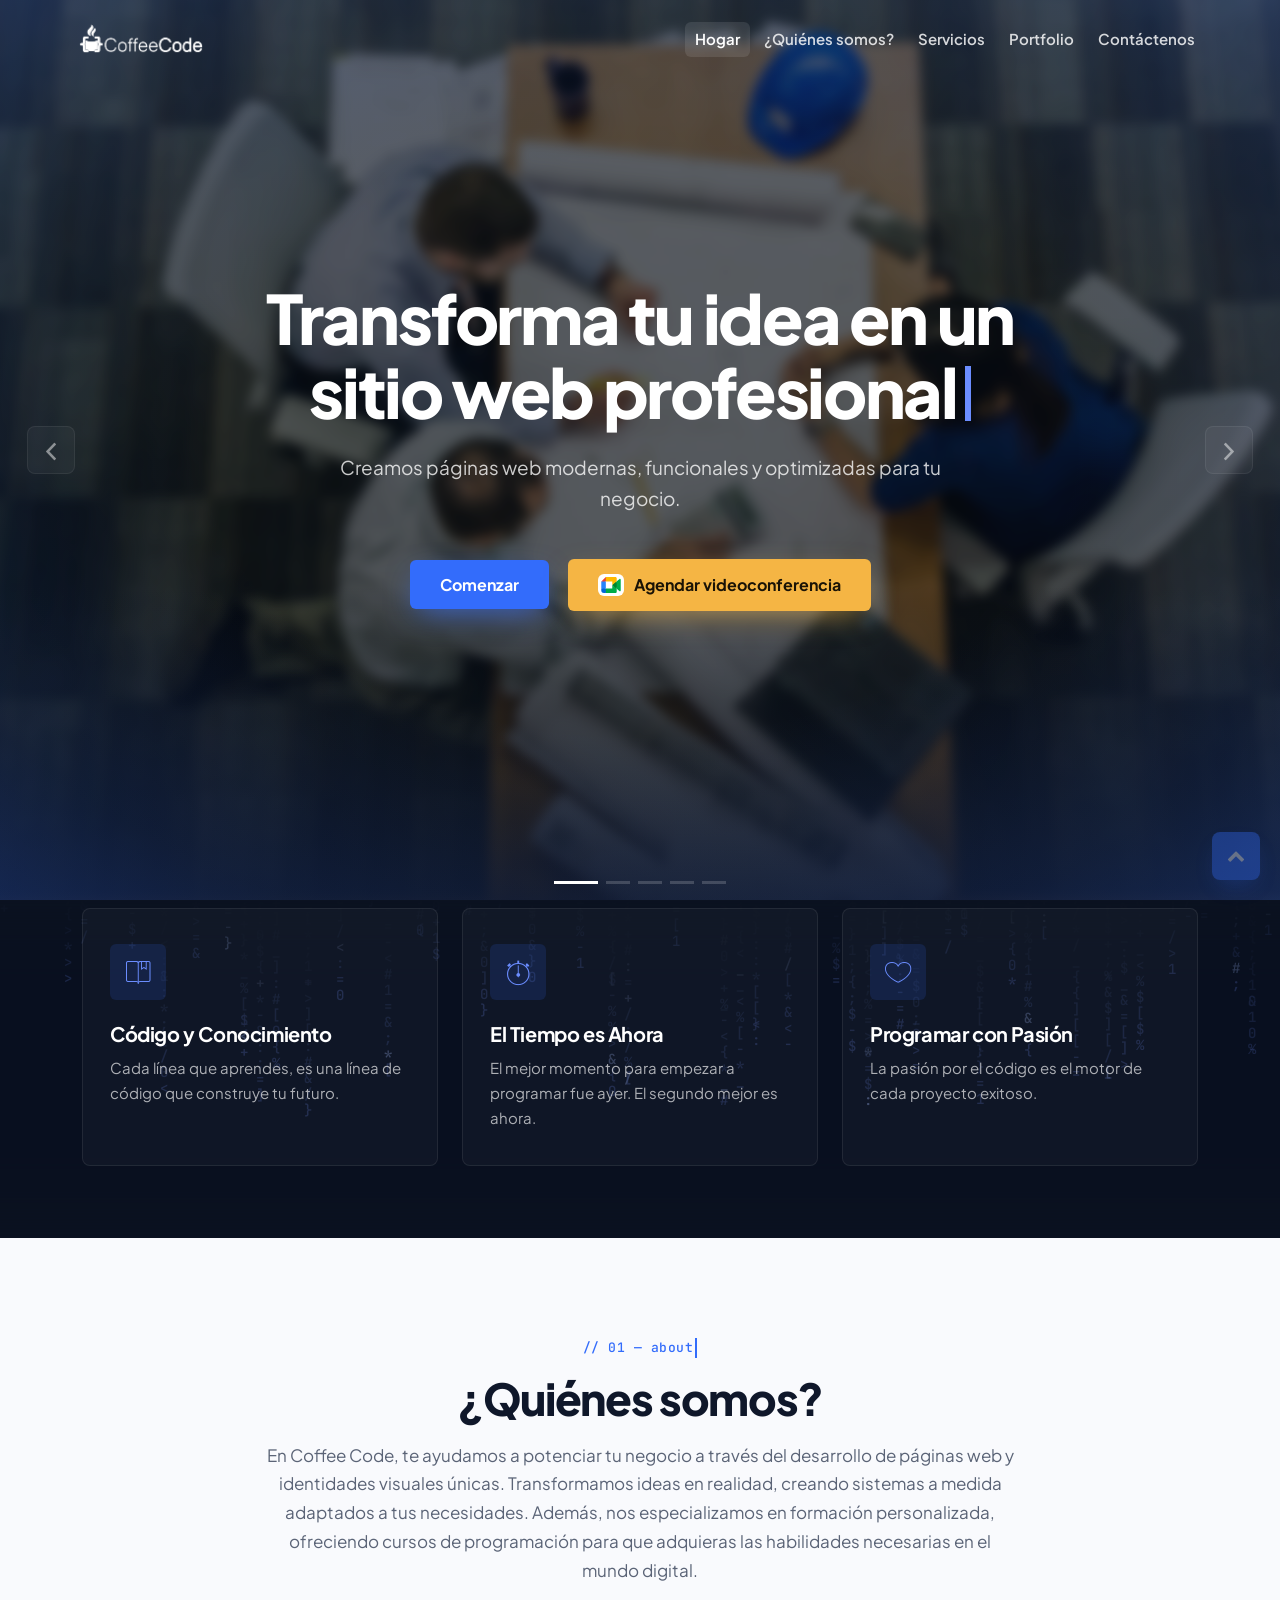
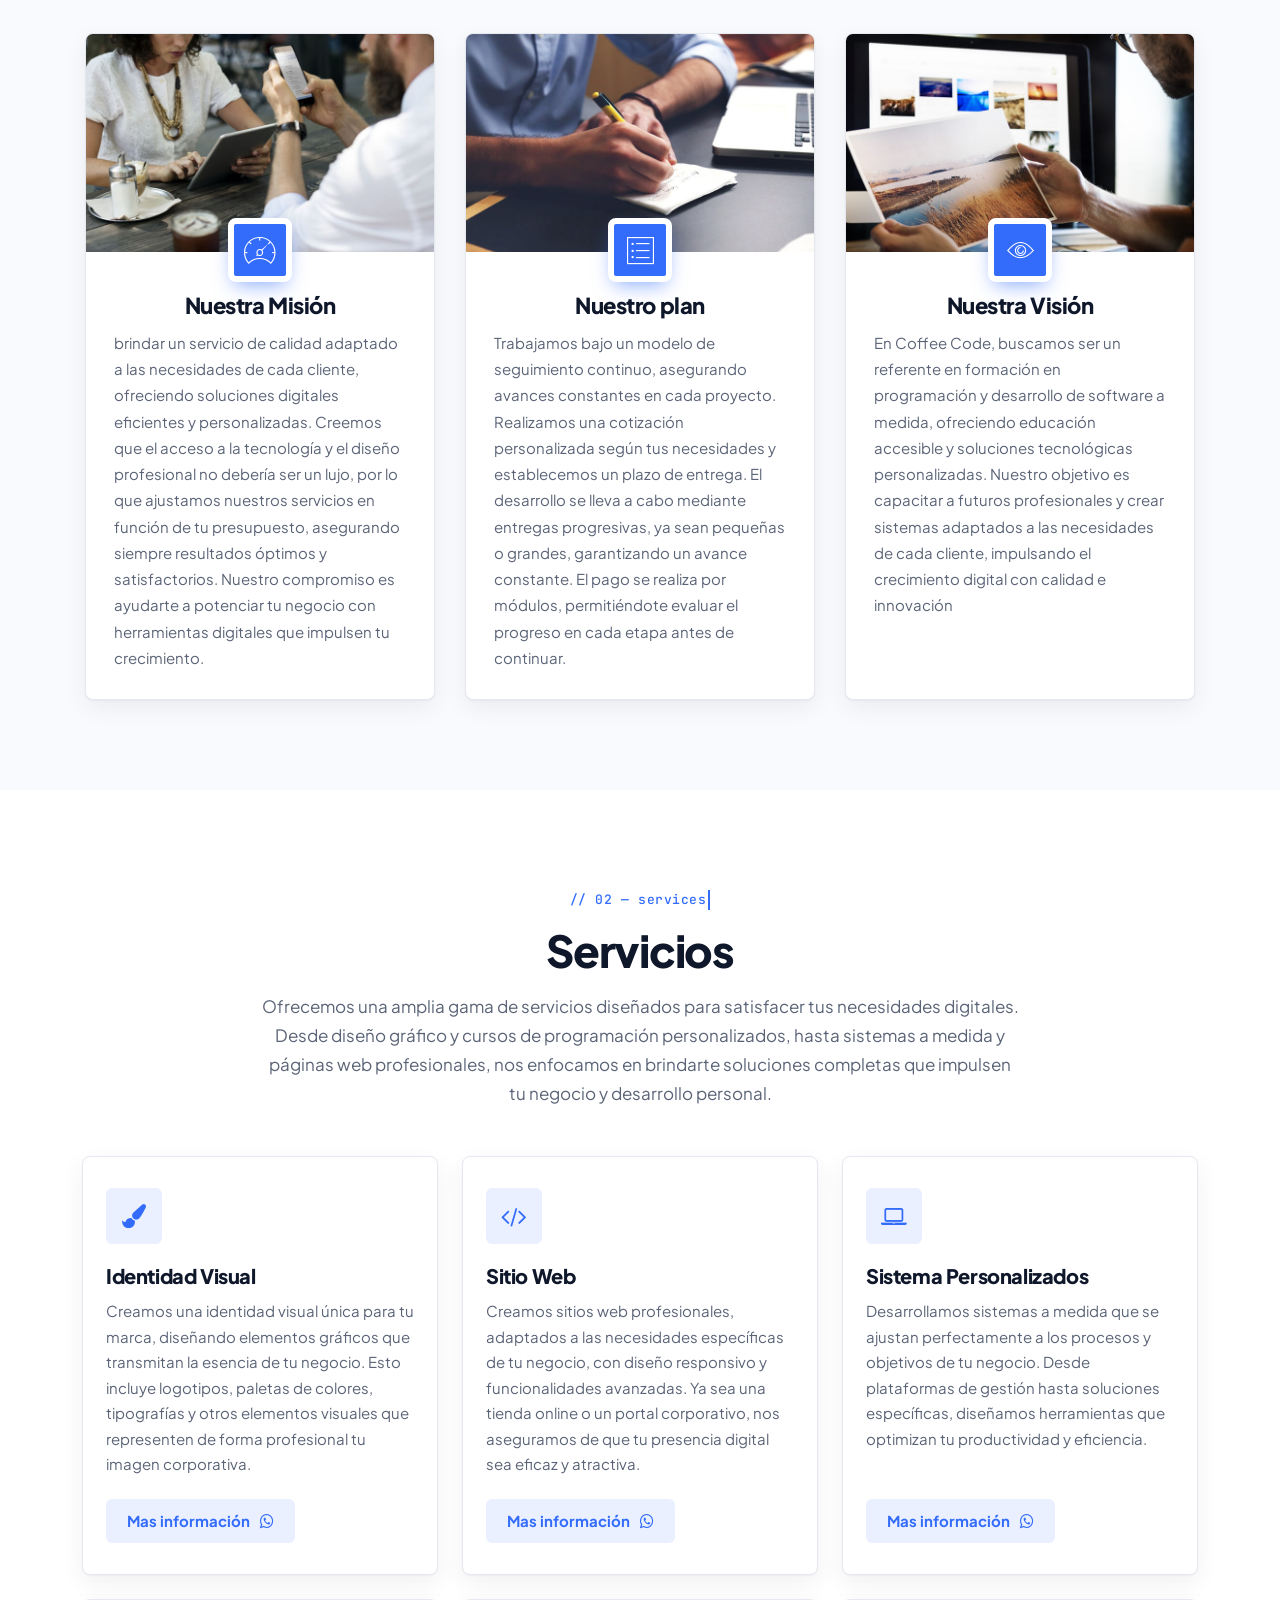
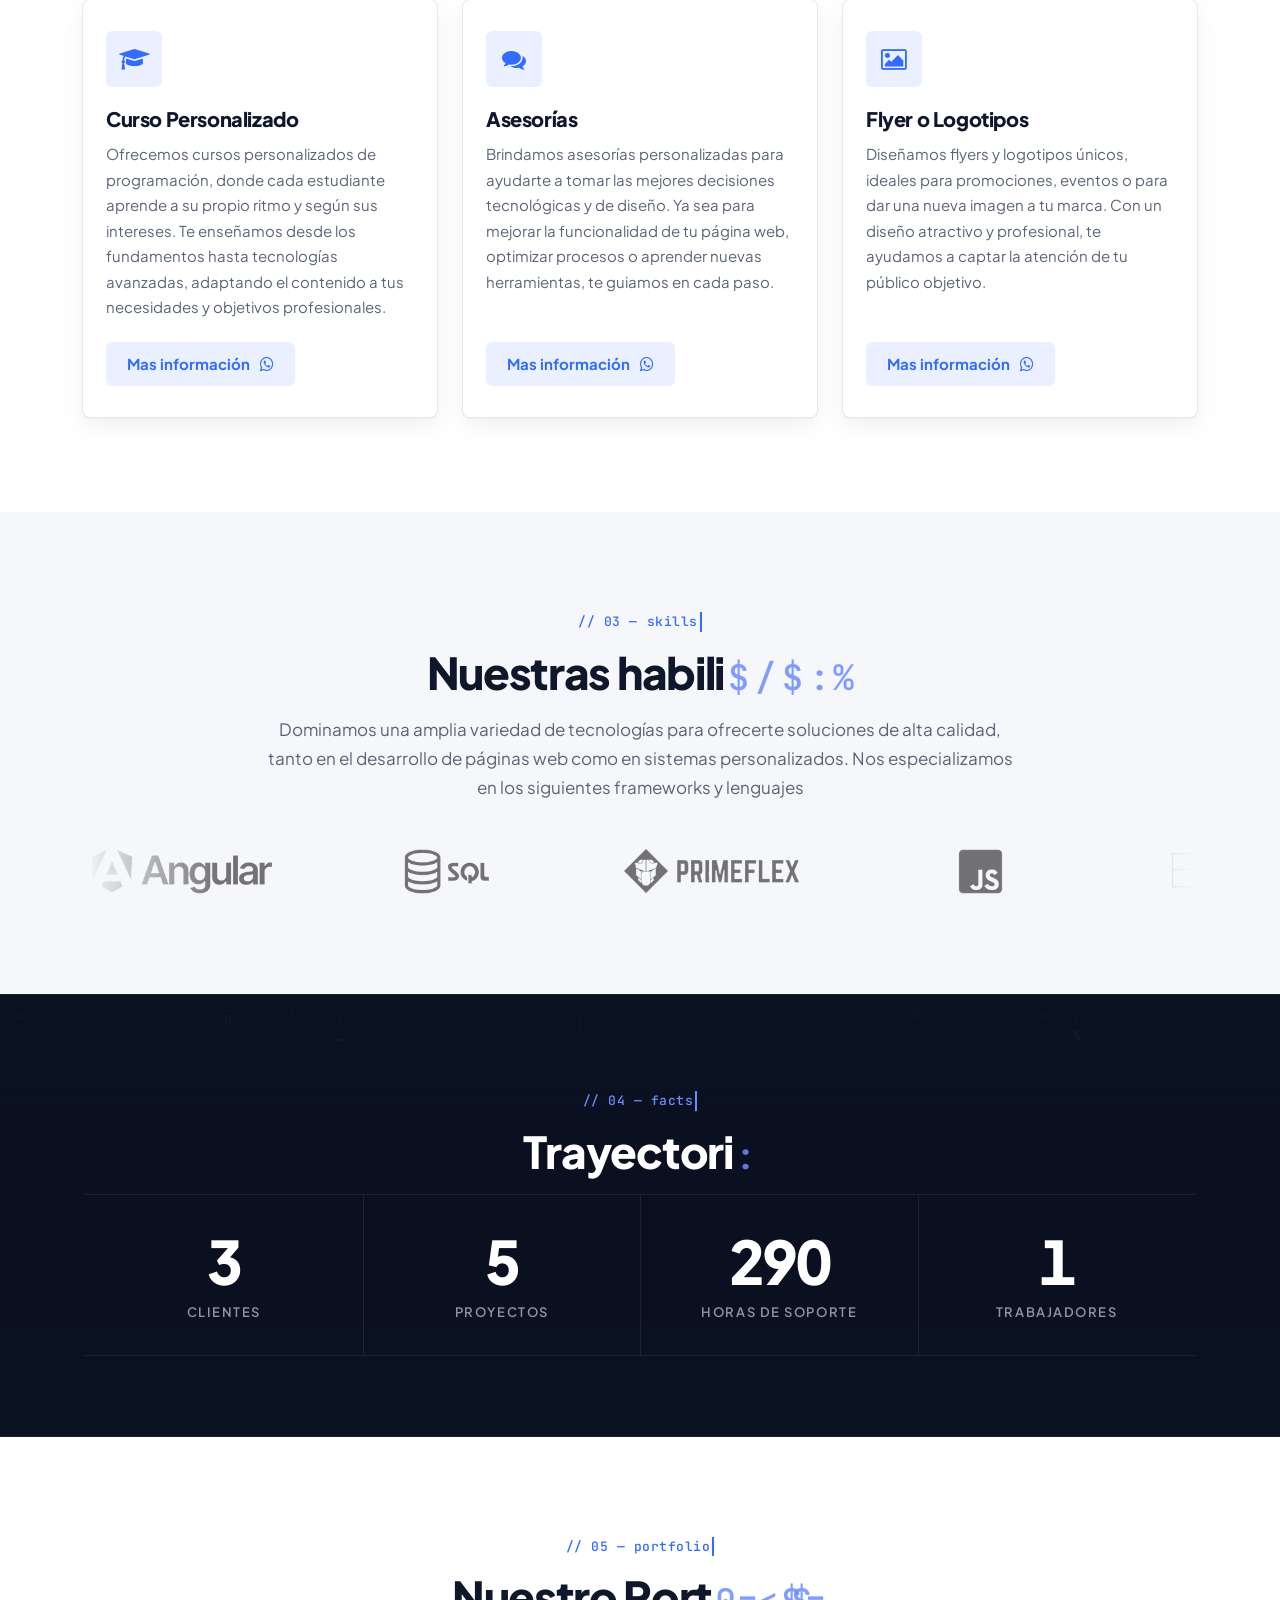
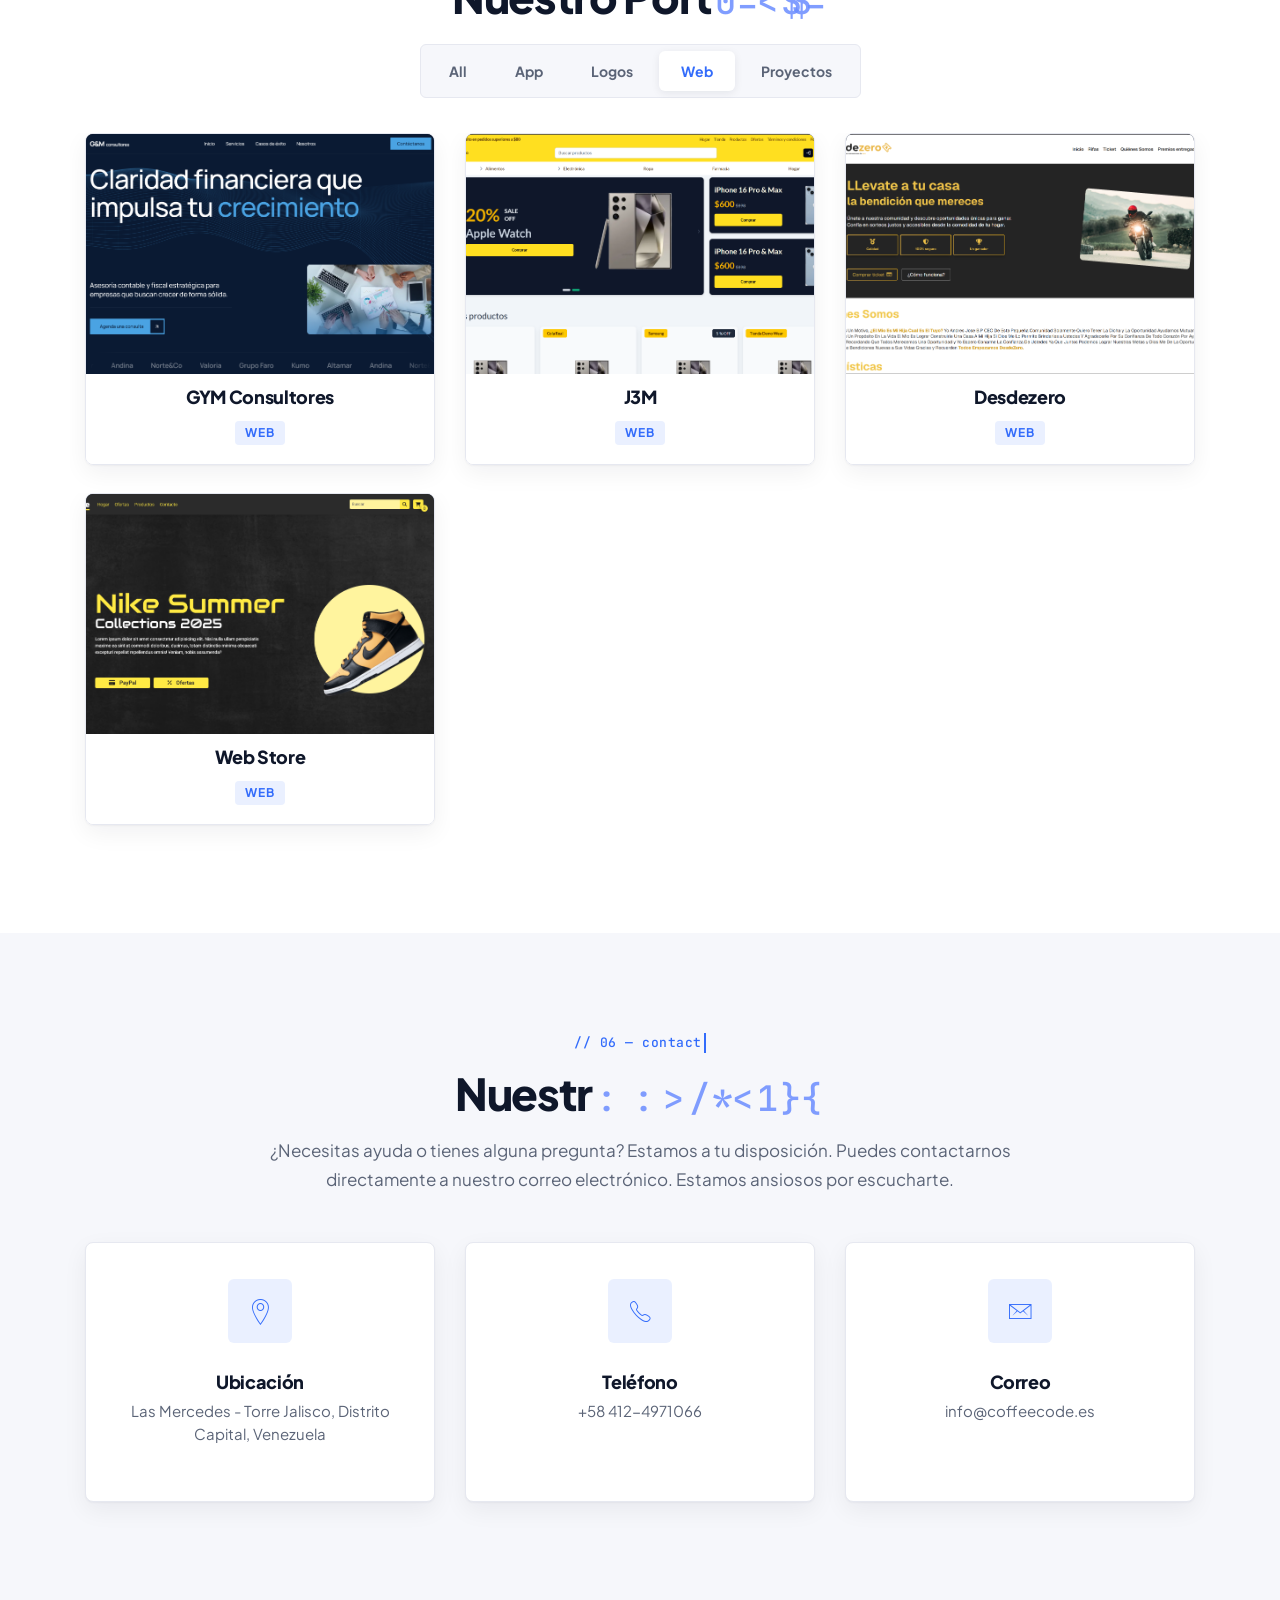
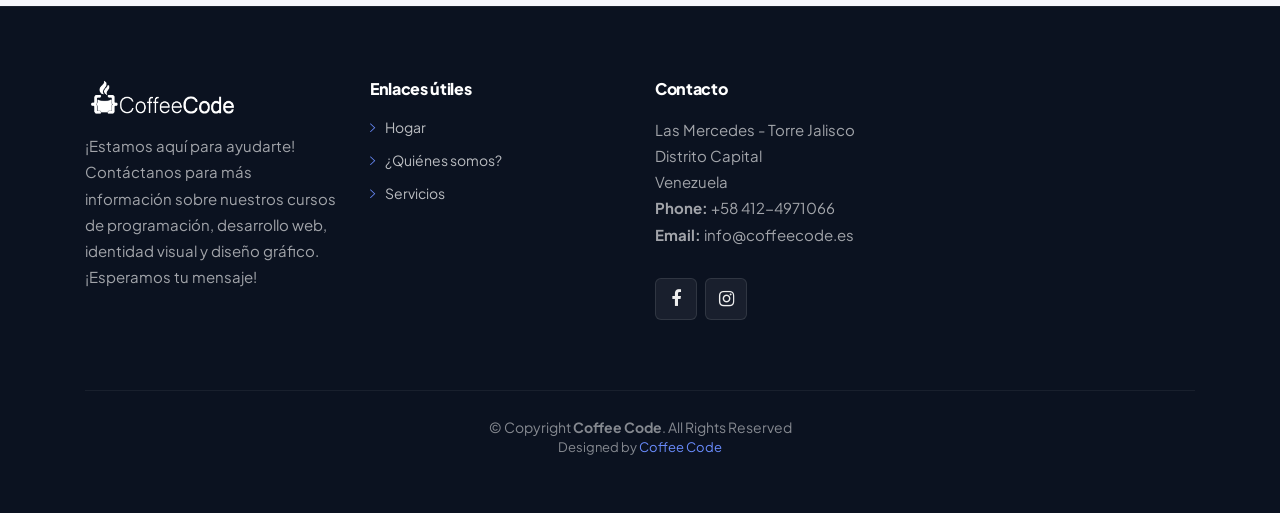
==== commit 15b9ab38: "Add tech effects for text decoding, code labels, and glitch animations" ====
--- a/index.html
+++ b/index.html
@@ -26,7 +26,7 @@
   <!-- Google Fonts -->
   <link rel="preconnect" href="https://fonts.googleapis.com">
   <link rel="preconnect" href="https://fonts.gstatic.com" crossorigin>
-  <link href="https://fonts.googleapis.com/css2?family=Plus+Jakarta+Sans:wght@400;500;600;700;800&display=swap"
+  <link href="https://fonts.googleapis.com/css2?family=Plus+Jakarta+Sans:wght@400;500;600;700;800&family=JetBrains+Mono:wght@400;500&display=swap"
     rel="stylesheet">
 
   <!-- Bootstrap CSS File -->
@@ -1190,7 +1190,7 @@
 
   <!-- Template Main Javascript File -->
   <script src="js/main.js"></script>
-  <script src="js/hero-fx.js"></script>
+  <script src="js/tech-fx.js"></script>
 
 
   <script>
--- a/css/modern.css
+++ b/css/modern.css
@@ -22,6 +22,7 @@
   --cc-radius-sm: 6px;
   --cc-shadow: 0 1px 2px rgba(15, 23, 42, 0.04), 0 8px 24px rgba(15, 23, 42, 0.06);
   --cc-shadow-lg: 0 2px 4px rgba(15, 23, 42, 0.04), 0 24px 48px rgba(15, 23, 42, 0.12);
+  --cc-mono: "JetBrains Mono", ui-monospace, "Cascadia Code", Consolas, monospace;
   --cc-font: "Plus Jakarta Sans", system-ui, -apple-system, "Segoe UI", sans-serif;
   --cc-ease: cubic-bezier(0.2, 0.7, 0.2, 1);
 }
@@ -37,8 +38,13 @@
 }
 
 /* Una sola familia tipográfica en todo el sitio (sin tocar las fuentes de iconos) */
-body *:not(.fa):not([class^="ion"]):not([class*=" ion"]) {
+body *:not(.fa):not([class^="ion"]):not([class*=" ion"]):not(.cc-mono):not(.cc-mono *) {
   font-family: var(--cc-font) !important;
+}
+
+.cc-mono,
+.cc-mono * {
+  font-family: var(--cc-mono);
 }
 
 h1, h2, h3, h4, h5, h6 {
@@ -309,25 +315,24 @@
   background: rgba(255, 255, 255, 0.18);
 }
 
-/* Efecto de decodificación de títulos (js/hero-fx.js) */
-#intro h2.fx-pending {
+/* Efecto de decodificación (js/tech-fx.js): hero, títulos de sección y menú */
+.fx-pending {
   visibility: hidden;
 }
 
-#intro h2 .fx-w {
+.fx-w {
   display: inline-block;
   white-space: nowrap;
 }
 
-#intro h2 .fx-c {
+.fx-c {
   display: inline-block;
   text-align: center;
 }
 
-#intro h2 .fx-c.is-glitch {
+.fx-c.is-glitch {
   color: var(--cc-primary-2);
   opacity: 0.85;
-  font-family: ui-monospace, "Cascadia Code", Consolas, "SFMono-Regular", monospace !important;
   font-size: 0.8em;
   font-weight: 500;
 }
@@ -385,6 +390,8 @@
 --------------------------------*/
 
 #featured-services {
+  position: relative;
+  overflow: hidden;
   background: var(--cc-ink);
   padding: 8px 0 72px;
 }
@@ -1065,3 +1072,160 @@
     animation-duration: 0.01ms !important;
   }
 }
+
+/*--------------------------------------------------------------
+# Efectos tech (js/tech-fx.js)
+--------------------------------------------------------------*/
+
+/* Etiqueta de código sobre cada título: // 01 — about */
+.cc-eyebrow {
+  display: flex;
+  justify-content: center;
+  margin-bottom: 14px;
+  color: var(--cc-primary);
+  font-size: 13px;
+  font-weight: 500;
+  letter-spacing: 0.04em;
+}
+
+#facts .cc-eyebrow {
+  color: var(--cc-primary-2);
+}
+
+.cc-eyebrow-text {
+  display: inline-block;
+  overflow: hidden;
+  white-space: nowrap;
+  width: 0;
+  border-right: 2px solid currentColor;
+  padding-right: 2px;
+}
+
+.cc-eyebrow.is-in .cc-eyebrow-text {
+  animation:
+    cc-type calc(var(--n) * 45ms) steps(var(--n)) forwards,
+    cc-caret-border 0.9s steps(1) infinite;
+}
+
+@keyframes cc-type {
+  to {
+    width: calc(var(--n) * (1ch + 0.04em) + 4px);
+  }
+}
+
+@keyframes cc-caret-border {
+  50% {
+    border-right-color: transparent;
+  }
+}
+
+/* Glitch en títulos de sección: dos capas desplazadas en azul y cian */
+.section-header h3.cc-glitch {
+  position: relative;
+}
+
+.section-header h3.cc-glitch::before,
+.section-header h3.cc-glitch::after {
+  content: attr(data-text);
+  display: block;
+  position: absolute;
+  top: 0;
+  left: 0;
+  right: 0;
+  bottom: auto;
+  width: auto;
+  height: auto;
+  margin: 0;
+  border-radius: 0;
+  background: none;
+  pointer-events: none;
+  opacity: 0;
+}
+
+.section-header h3.cc-glitch::before {
+  color: var(--cc-primary);
+}
+
+.section-header h3.cc-glitch::after {
+  color: #22d3ee;
+}
+
+.section-header h3.cc-glitch-burst::before {
+  animation: cc-glitch-a 0.45s steps(2) 1;
+}
+
+.section-header h3.cc-glitch-burst::after {
+  animation: cc-glitch-b 0.45s steps(2) 1;
+}
+
+@keyframes cc-glitch-a {
+  0% { opacity: 0.9; transform: translate(-3px, 0); clip-path: inset(10% 0 60% 0); }
+  25% { opacity: 0.9; transform: translate(3px, 0); clip-path: inset(55% 0 20% 0); }
+  50% { opacity: 0.9; transform: translate(-2px, 0); clip-path: inset(30% 0 45% 0); }
+  75% { opacity: 0.9; transform: translate(2px, 0); clip-path: inset(70% 0 5% 0); }
+  100% { opacity: 0; transform: none; clip-path: inset(0 0 100% 0); }
+}
+
+@keyframes cc-glitch-b {
+  0% { opacity: 0.8; transform: translate(3px, 0); clip-path: inset(65% 0 10% 0); }
+  25% { opacity: 0.8; transform: translate(-3px, 0); clip-path: inset(15% 0 65% 0); }
+  50% { opacity: 0.8; transform: translate(2px, 0); clip-path: inset(45% 0 30% 0); }
+  75% { opacity: 0.8; transform: translate(-2px, 0); clip-path: inset(5% 0 80% 0); }
+  100% { opacity: 0; transform: none; clip-path: inset(0 0 100% 0); }
+}
+
+/* Lluvia de código de fondo en las franjas oscuras */
+.cc-rain {
+  position: absolute;
+  inset: 0;
+  z-index: 0;
+  opacity: 0.35;
+  pointer-events: none;
+  -webkit-mask-image: linear-gradient(180deg, transparent, #000 25%, #000 75%, transparent);
+  mask-image: linear-gradient(180deg, transparent, #000 25%, #000 75%, transparent);
+}
+
+#featured-services .container,
+#facts .container {
+  position: relative;
+  z-index: 1;
+}
+
+/* Esquinas tipo visor al pasar el mouse (servicios y contacto) */
+#services .box::after,
+#contact .contact-info .col-md-4 > div::after {
+  content: "";
+  position: absolute;
+  pointer-events: none;
+  opacity: 0;
+  transform: scale(1.03);
+  transition: opacity 0.3s, transform 0.3s var(--cc-ease);
+  --c: var(--cc-primary);
+  background:
+    linear-gradient(var(--c), var(--c)) top left / 16px 2px no-repeat,
+    linear-gradient(var(--c), var(--c)) top left / 2px 16px no-repeat,
+    linear-gradient(var(--c), var(--c)) top right / 16px 2px no-repeat,
+    linear-gradient(var(--c), var(--c)) top right / 2px 16px no-repeat,
+    linear-gradient(var(--c), var(--c)) bottom left / 16px 2px no-repeat,
+    linear-gradient(var(--c), var(--c)) bottom left / 2px 16px no-repeat,
+    linear-gradient(var(--c), var(--c)) bottom right / 16px 2px no-repeat,
+    linear-gradient(var(--c), var(--c)) bottom right / 2px 16px no-repeat;
+}
+
+#services .box::after {
+  inset: -4px 8px;
+}
+
+#contact .contact-info .col-md-4 > div {
+  position: relative;
+}
+
+#contact .contact-info .col-md-4 > div::after {
+  inset: -5px;
+}
+
+#services .box:hover::after,
+#contact .contact-info .col-md-4 > div:hover::after {
+  opacity: 1;
+  transform: scale(1);
+}
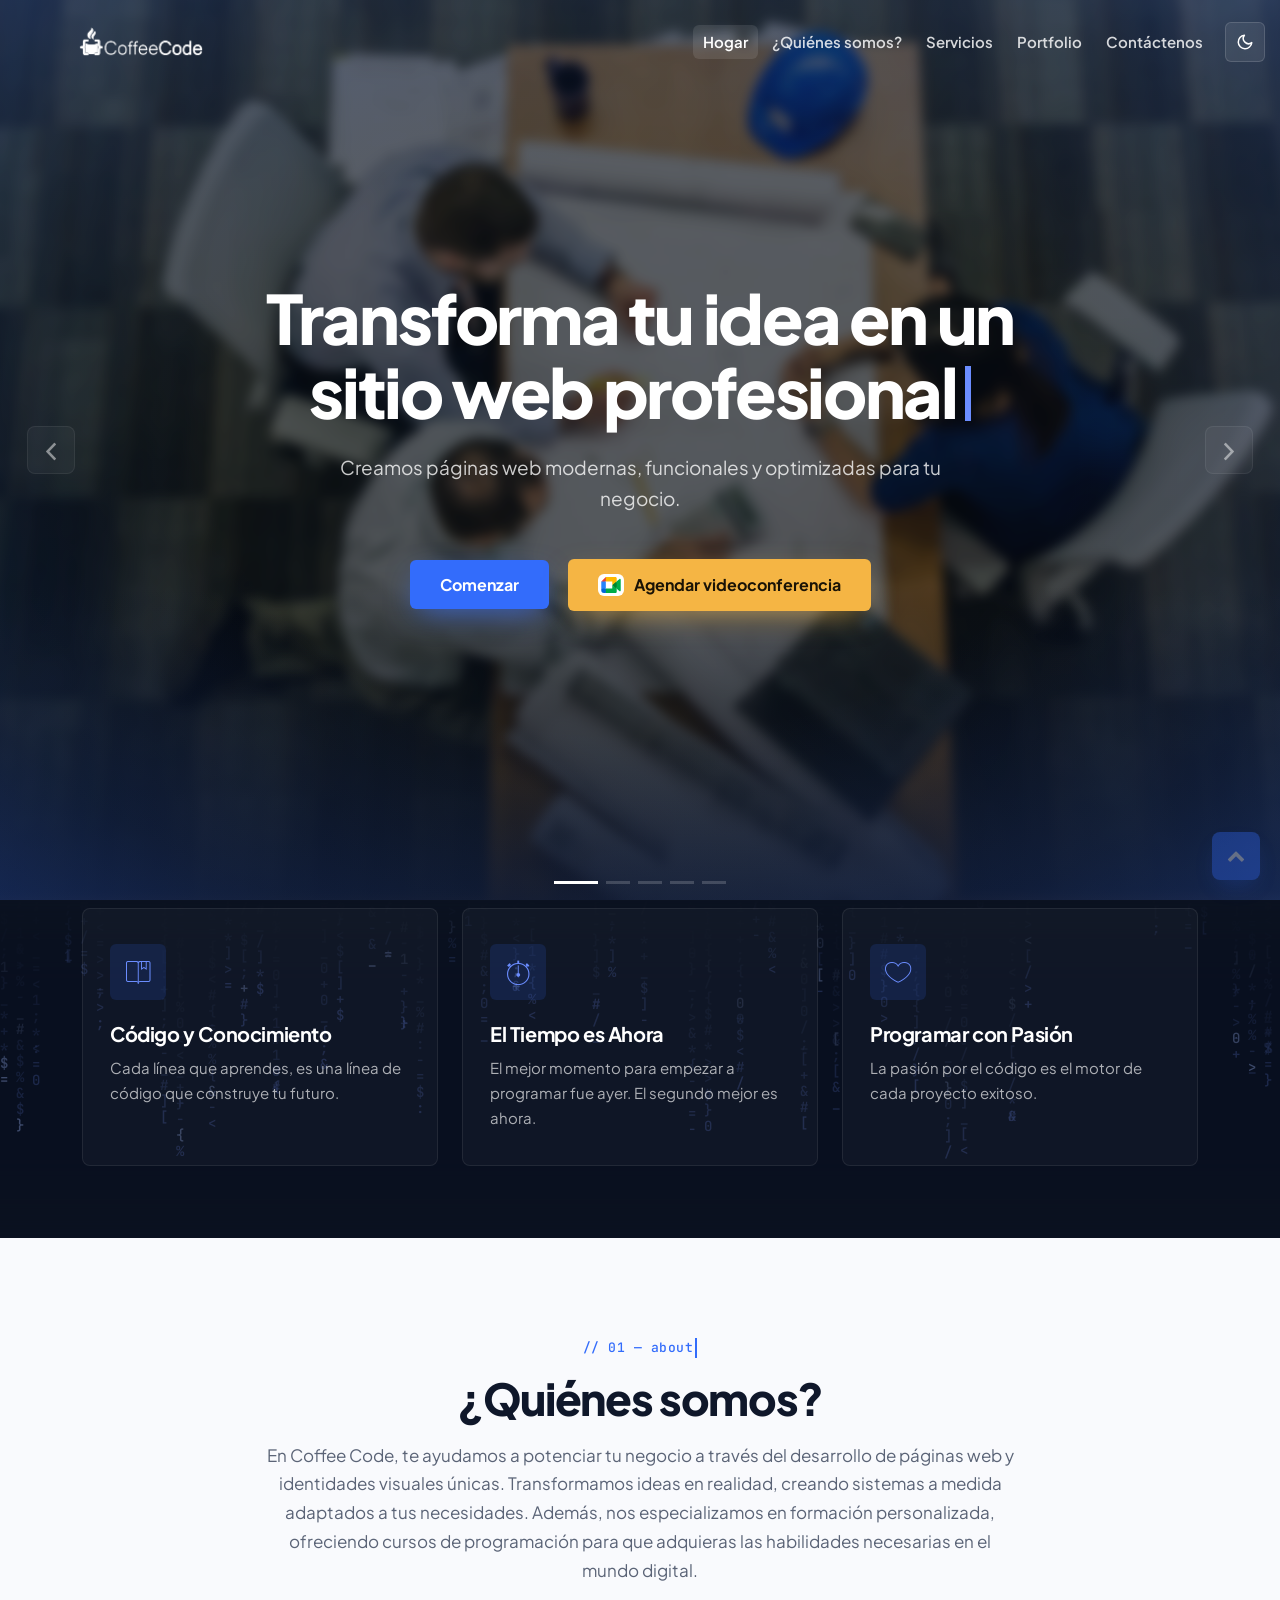
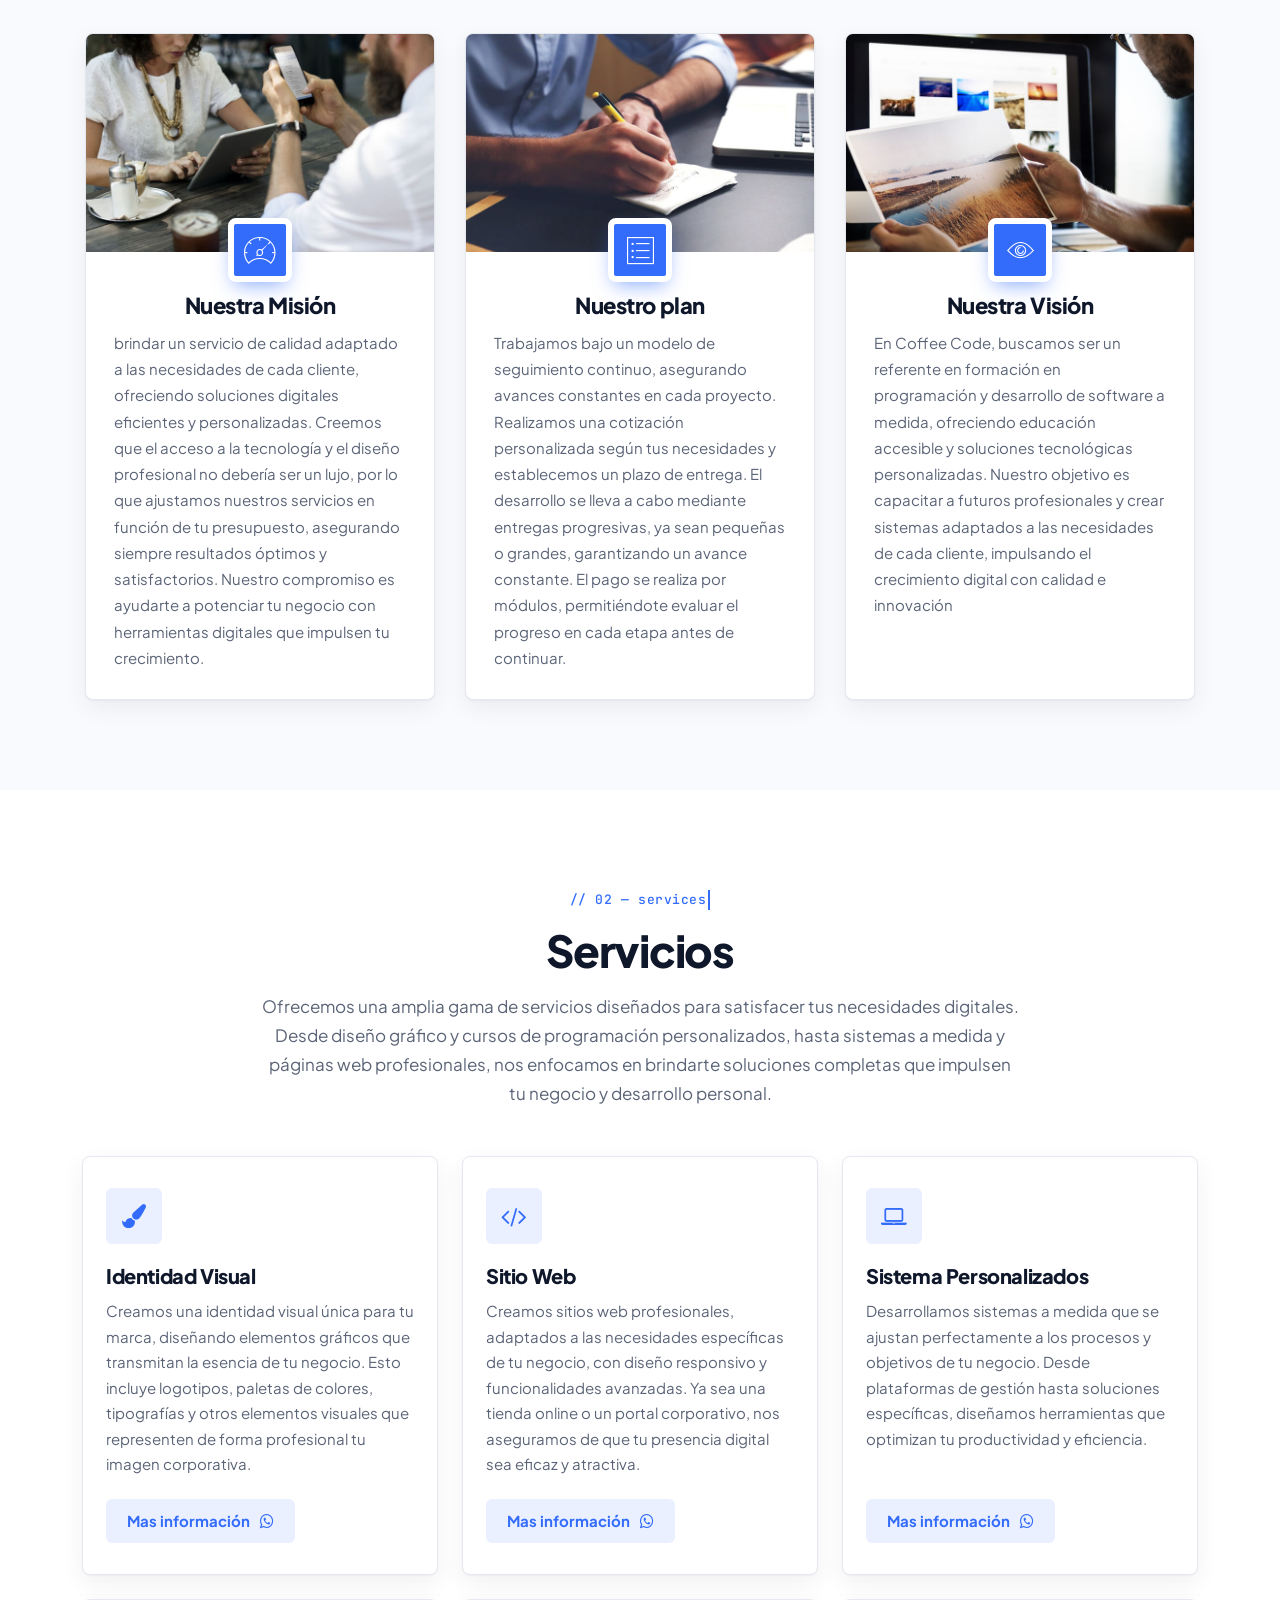
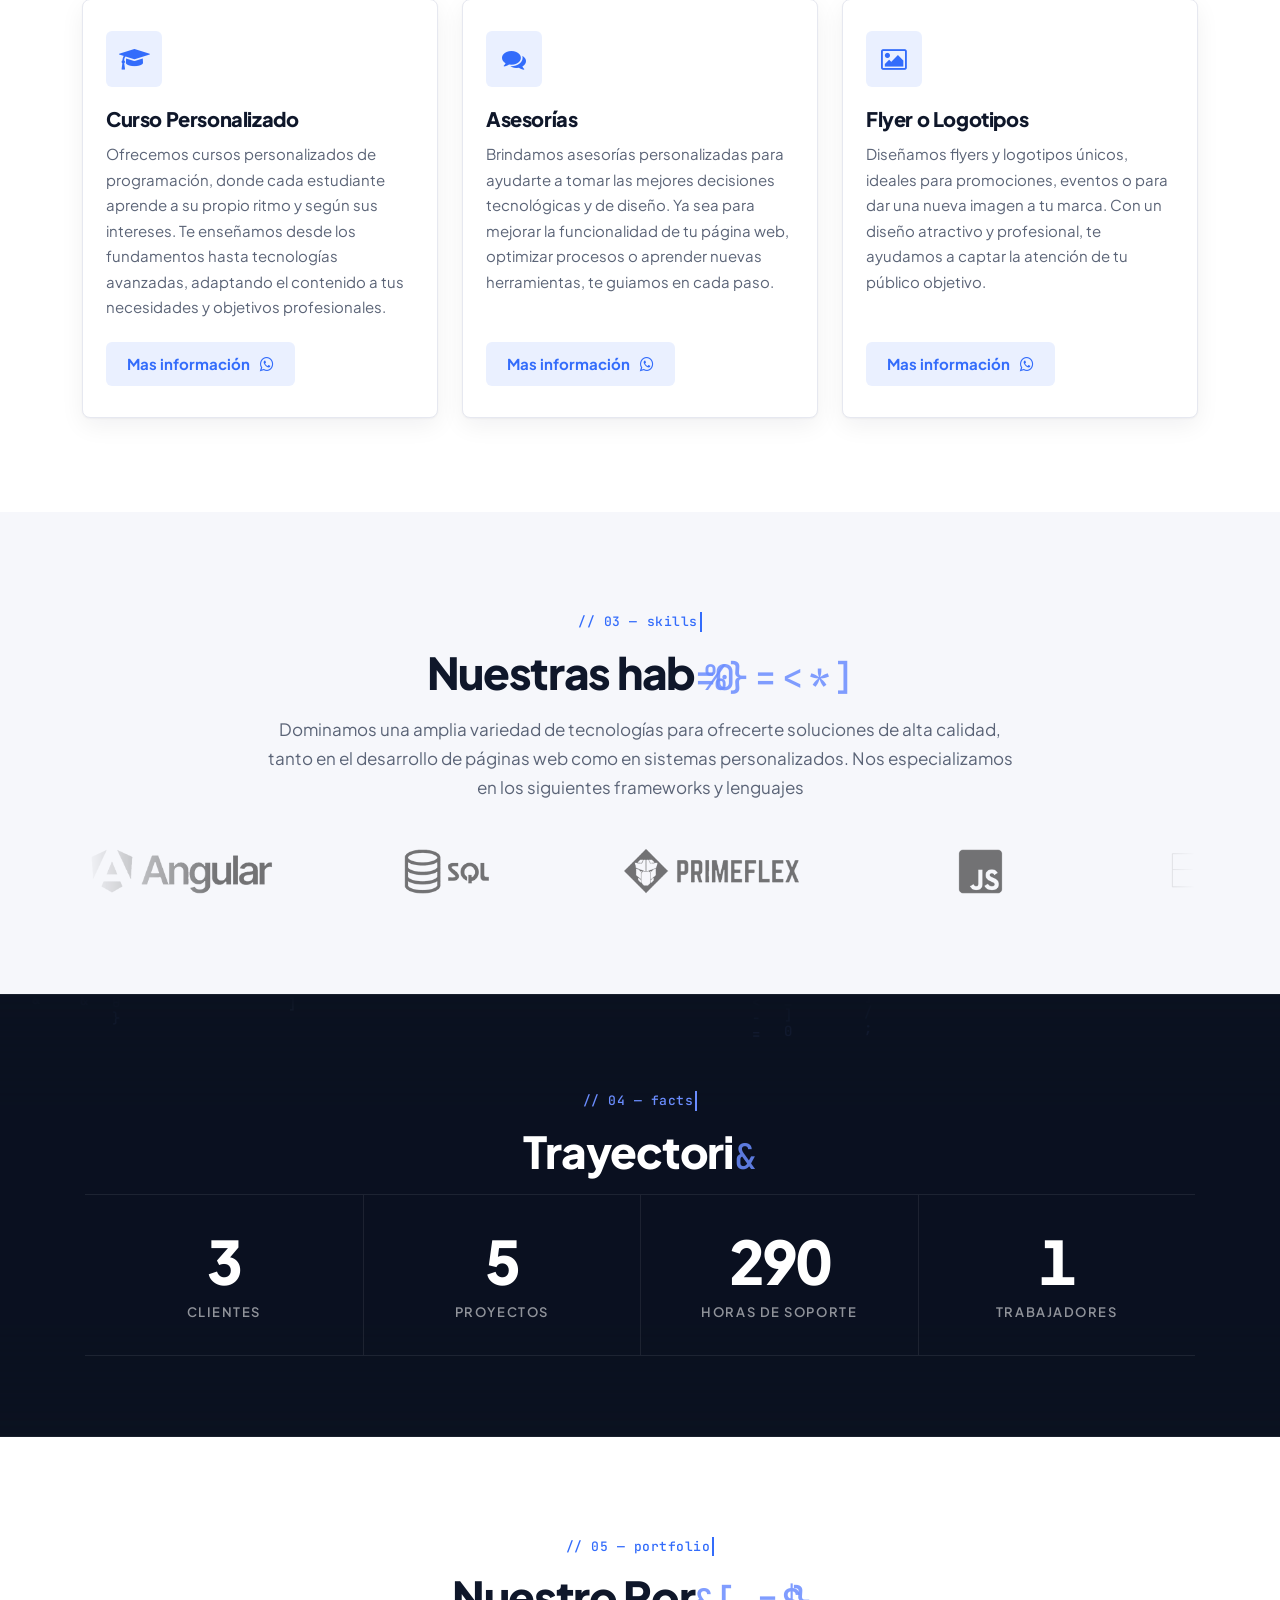
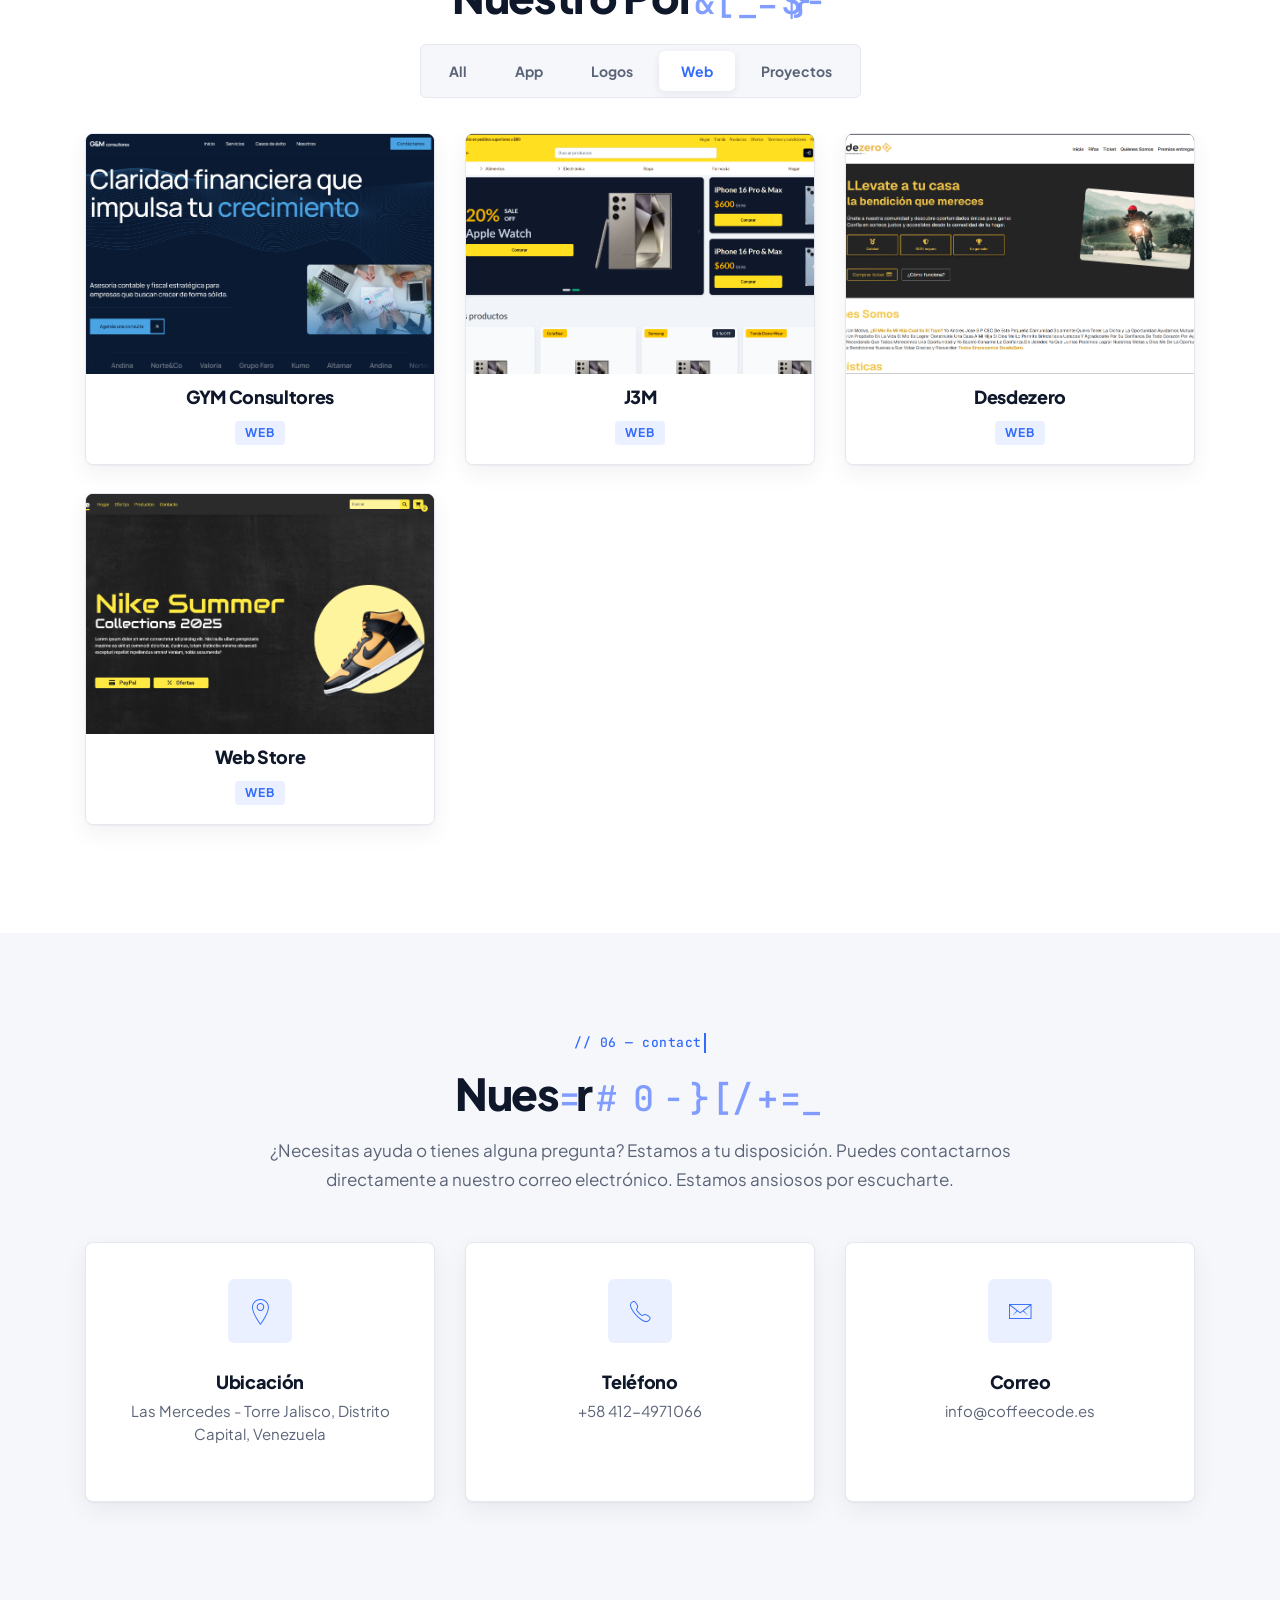
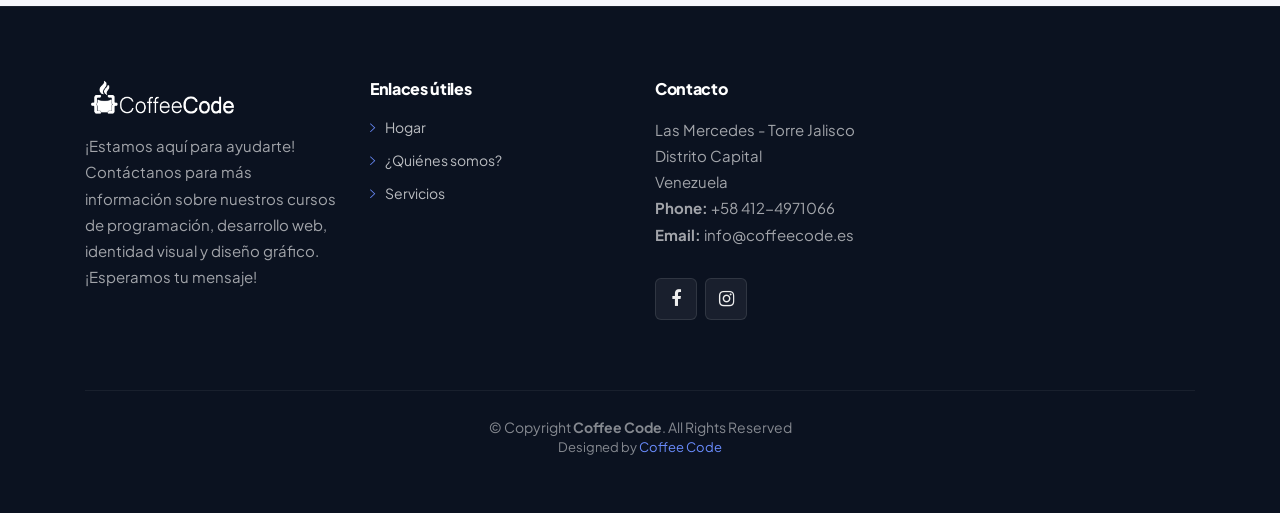
==== commit ca0183b2: "Implement dark mode toggle functionality and theme persistence" ====
--- a/index.html
+++ b/index.html
@@ -19,6 +19,10 @@
     content="Impulsa tu negocio con Coffee Code: desarrollo web, diseño gráfico y cursos personalizados de programación.">
 
   <title>Coffee Code</title>
+  <script>
+    // Aplica el tema guardado antes de pintar la página (evita parpadeo)
+    try { if (localStorage.getItem('cc-theme') === 'dark') document.documentElement.setAttribute('data-theme', 'dark'); } catch (e) {}
+  </script>
   <!-- Favicons -->
   <link href="img/favicon.ico" rel="icon">
 
@@ -84,6 +88,11 @@
           <li><a href="#contact">Contáctenos</a></li>
         </ul>
       </nav><!-- #nav-menu-container -->
+
+      <button type="button" id="theme-toggle" aria-label="Cambiar a modo oscuro" title="Cambiar a modo oscuro">
+        <svg class="icon-moon" viewBox="0 0 24 24" fill="none" stroke="currentColor" stroke-width="2" stroke-linecap="round" stroke-linejoin="round" aria-hidden="true"><path d="M21 12.8A9 9 0 1 1 11.2 3a7 7 0 0 0 9.8 9.8z"/></svg>
+        <svg class="icon-sun" viewBox="0 0 24 24" fill="none" stroke="currentColor" stroke-width="2" stroke-linecap="round" stroke-linejoin="round" aria-hidden="true"><circle cx="12" cy="12" r="4"/><path d="M12 2v2M12 20v2M4.93 4.93l1.41 1.41M17.66 17.66l1.41 1.41M2 12h2M20 12h2M4.93 19.07l1.41-1.41M17.66 6.34l1.41-1.41"/></svg>
+      </button>
     </div>
   </header><!-- #header -->
 
@@ -1191,6 +1200,7 @@
   <!-- Template Main Javascript File -->
   <script src="js/main.js"></script>
   <script src="js/tech-fx.js"></script>
+  <script src="js/theme.js"></script>
 
 
   <script>
--- a/css/modern.css
+++ b/css/modern.css
@@ -8,6 +8,7 @@
   --cc-ink: #0b1220;
   --cc-ink-2: #111a2e;
   --cc-ink-3: #18233b;
+  --cc-page: #ffffff;
   --cc-bg: #f6f7fb;
   --cc-surface: #ffffff;
   --cc-text: #0f172a;
@@ -16,6 +17,8 @@
   --cc-primary: #336cfb;
   --cc-primary-2: #6b8dff;
   --cc-primary-soft: rgba(51, 108, 251, 0.1);
+  /* Azul para texto: más claro en modo oscuro para mantener contraste */
+  --cc-link: var(--cc-primary);
   /* Único amarillo del sitio: botón "Agendar videoconferencia" */
   --cc-meet: #f5b544;
   --cc-radius: 8px;
@@ -31,7 +34,7 @@
 --------------------------------*/
 
 body {
-  background: var(--cc-surface);
+  background: var(--cc-page);
   color: var(--cc-text);
   -webkit-font-smoothing: antialiased;
   -moz-osx-font-smoothing: grayscale;
@@ -511,6 +514,7 @@
 --------------------------------*/
 
 #services {
+  background: var(--cc-page);
   padding: 100px 0 70px;
 }
 
@@ -554,7 +558,7 @@
 
 #services .icon i {
   font-size: 24px;
-  color: var(--cc-primary);
+  color: var(--cc-link);
 }
 
 #services .box:hover .icon {
@@ -594,7 +598,7 @@
   font-size: 15px;
   font-weight: 700;
   background: var(--cc-primary-soft) !important;
-  color: var(--cc-primary) !important;
+  color: var(--cc-link) !important;
   border: 1px solid transparent !important;
 }
 
@@ -720,7 +724,7 @@
 --------------------------------*/
 
 #portfolio {
-  background: var(--cc-surface);
+  background: var(--cc-page);
   padding: 100px 0 80px;
 }
 
@@ -758,11 +762,12 @@
 
 #portfolio #portfolio-flters li.filter-active {
   background: var(--cc-surface);
-  color: var(--cc-primary);
+  color: var(--cc-link);
   box-shadow: 0 2px 8px rgba(15, 23, 42, 0.08);
 }
 
 #portfolio .portfolio-wrap {
+  background: var(--cc-surface);
   border-radius: var(--cc-radius);
   overflow: hidden;
   border: 1px solid var(--cc-border);
@@ -831,6 +836,7 @@
 }
 
 #portfolio .portfolio-item .portfolio-info {
+  background: var(--cc-surface);
   padding: 22px 20px;
 }
 
@@ -846,7 +852,7 @@
   padding: 3px 10px;
   border-radius: 4px;
   background: var(--cc-primary-soft);
-  color: var(--cc-primary);
+  color: var(--cc-link);
   font-size: 12px;
   font-weight: 700;
   text-transform: uppercase;
@@ -895,7 +901,7 @@
   line-height: 64px;
   border-radius: var(--cc-radius-sm);
   background: var(--cc-primary-soft);
-  color: var(--cc-primary);
+  color: var(--cc-link);
   font-size: 30px;
 }
 
@@ -1082,7 +1088,7 @@
   display: flex;
   justify-content: center;
   margin-bottom: 14px;
-  color: var(--cc-primary);
+  color: var(--cc-link);
   font-size: 13px;
   font-weight: 500;
   letter-spacing: 0.04em;
@@ -1143,7 +1149,7 @@
 }
 
 .section-header h3.cc-glitch::before {
-  color: var(--cc-primary);
+  color: var(--cc-link);
 }
 
 .section-header h3.cc-glitch::after {
@@ -1229,3 +1235,104 @@
   opacity: 1;
   transform: scale(1);
 }
+
+/*--------------------------------------------------------------
+# Modo oscuro (js/theme.js)
+--------------------------------------------------------------*/
+
+:root[data-theme="dark"] {
+  color-scheme: dark;
+  --cc-page: #0f1729;
+  --cc-bg: #0c1424;
+  --cc-surface: #141e34;
+  --cc-text: #e7ecf5;
+  --cc-muted: #97a3ba;
+  --cc-border: rgba(255, 255, 255, 0.08);
+  --cc-primary-soft: rgba(107, 141, 255, 0.14);
+  --cc-link: var(--cc-primary-2);
+  --cc-shadow: 0 1px 2px rgba(0, 0, 0, 0.3), 0 8px 24px rgba(0, 0, 0, 0.25);
+  --cc-shadow-lg: 0 2px 4px rgba(0, 0, 0, 0.3), 0 24px 48px rgba(0, 0, 0, 0.45);
+}
+
+/* Velo blanco del fondo de "Quiénes somos": no aplica en oscuro */
+:root[data-theme="dark"] #about::before {
+  display: none;
+}
+
+/* Logos de tecnologías: invertidos para que se vean sobre fondo oscuro */
+:root[data-theme="dark"] .skills-marquee-track img {
+  filter: grayscale(1) invert(1);
+  opacity: 0.55;
+}
+
+:root[data-theme="dark"] .skills-marquee-track img:hover {
+  filter: grayscale(1) invert(1);
+  opacity: 1;
+}
+
+/* Transición suave solo durante el cambio de tema */
+.theme-switching,
+.theme-switching *:not(canvas) {
+  transition: background-color 0.35s, color 0.35s, border-color 0.35s !important;
+}
+
+/* El menú se mantiene a la derecha, junto al botón de tema */
+#nav-menu-container {
+  margin-left: auto;
+  padding-right: 0;
+}
+
+/* Botón de tema en el header */
+#theme-toggle {
+  display: inline-flex;
+  align-items: center;
+  justify-content: center;
+  flex-shrink: 0;
+  width: 40px;
+  height: 40px;
+  padding: 0;
+  margin-left: 12px;
+  border-radius: var(--cc-radius-sm);
+  background: rgba(255, 255, 255, 0.08) !important;
+  border: 1px solid rgba(255, 255, 255, 0.14) !important;
+  color: #fff !important;
+  cursor: pointer;
+}
+
+#theme-toggle:hover,
+#theme-toggle:focus {
+  background: rgba(255, 255, 255, 0.16) !important;
+  border-color: rgba(255, 255, 255, 0.24) !important;
+  box-shadow: none !important;
+}
+
+#theme-toggle svg {
+  width: 18px;
+  height: 18px;
+  transition: transform 0.4s var(--cc-ease);
+}
+
+#theme-toggle:hover svg {
+  transform: rotate(-20deg);
+}
+
+#theme-toggle .icon-sun {
+  display: none;
+}
+
+:root[data-theme="dark"] #theme-toggle .icon-sun {
+  display: block;
+}
+
+:root[data-theme="dark"] #theme-toggle .icon-moon {
+  display: none;
+}
+
+/* En móvil el menú se oculta: el botón queda a la izquierda de la hamburguesa */
+@media (max-width: 768px) {
+  #theme-toggle {
+    width: 44px;
+    height: 44px;
+    margin-right: 56px;
+  }
+}
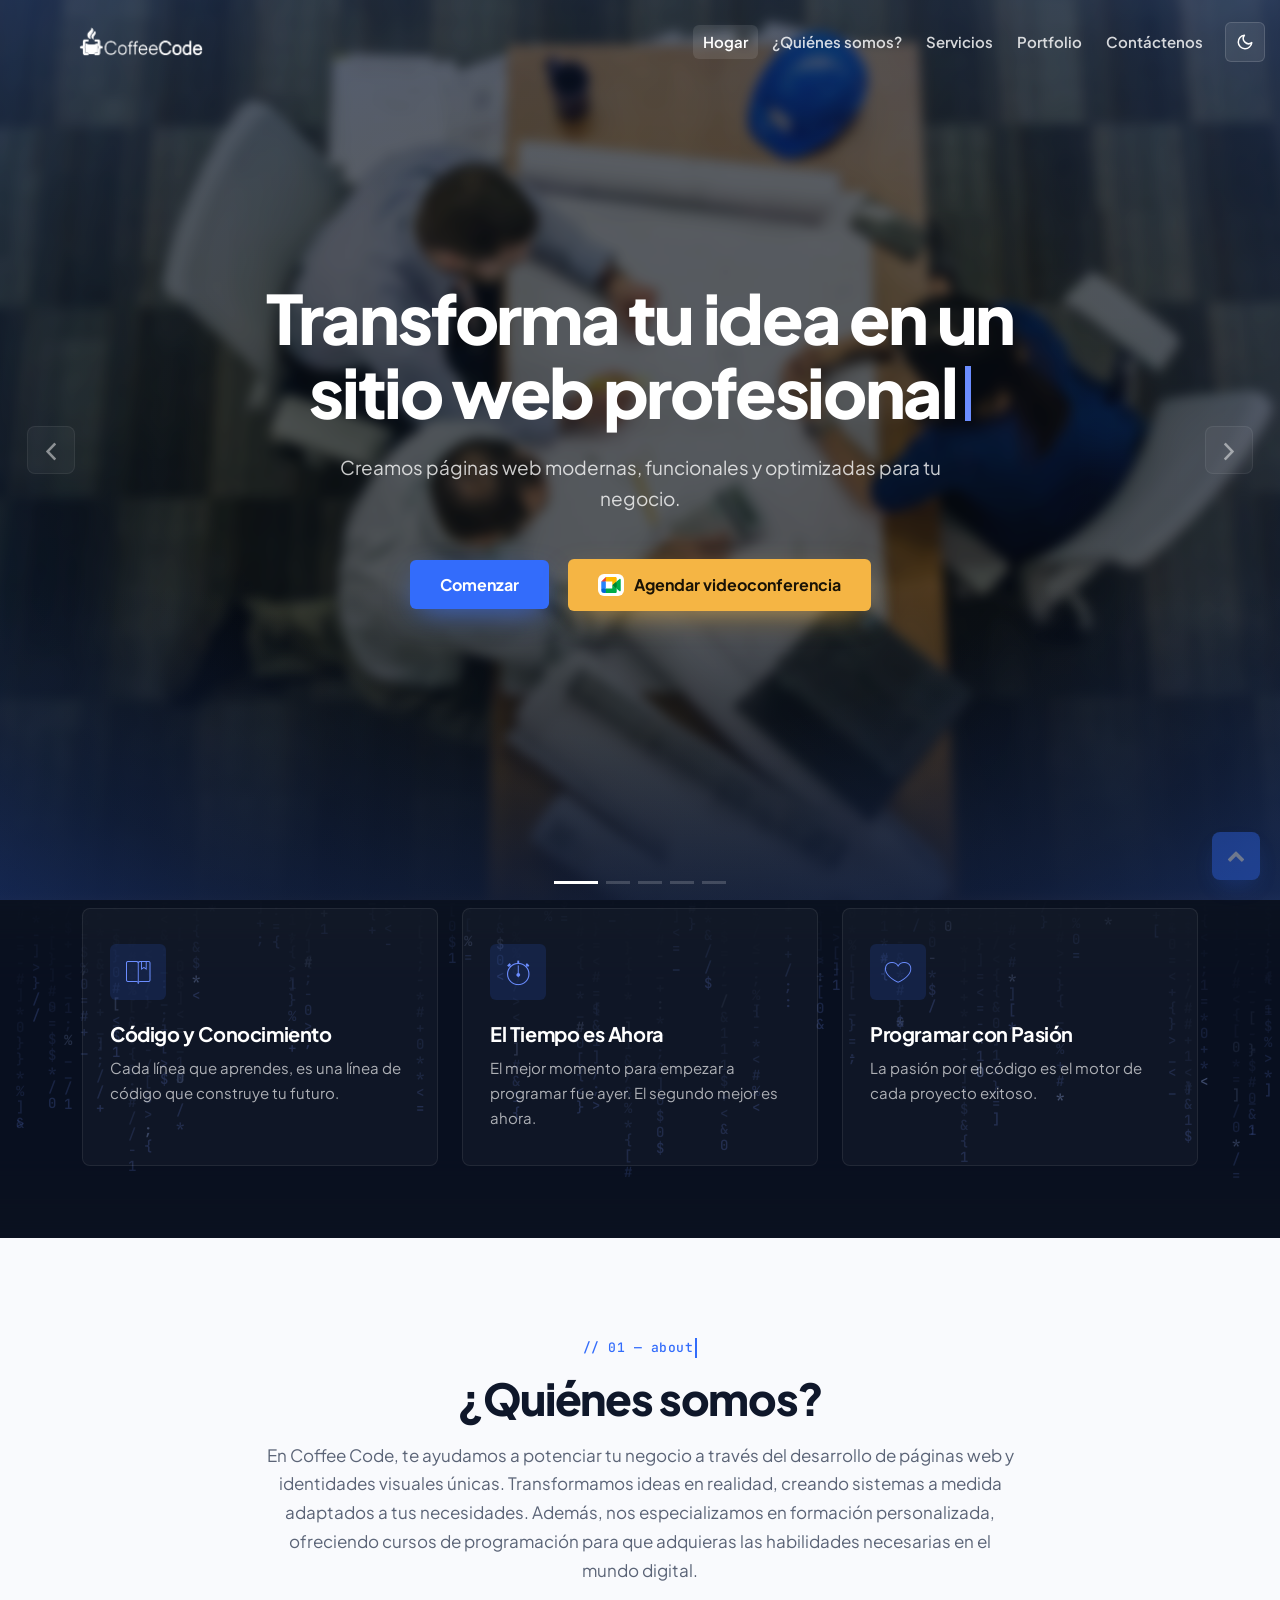
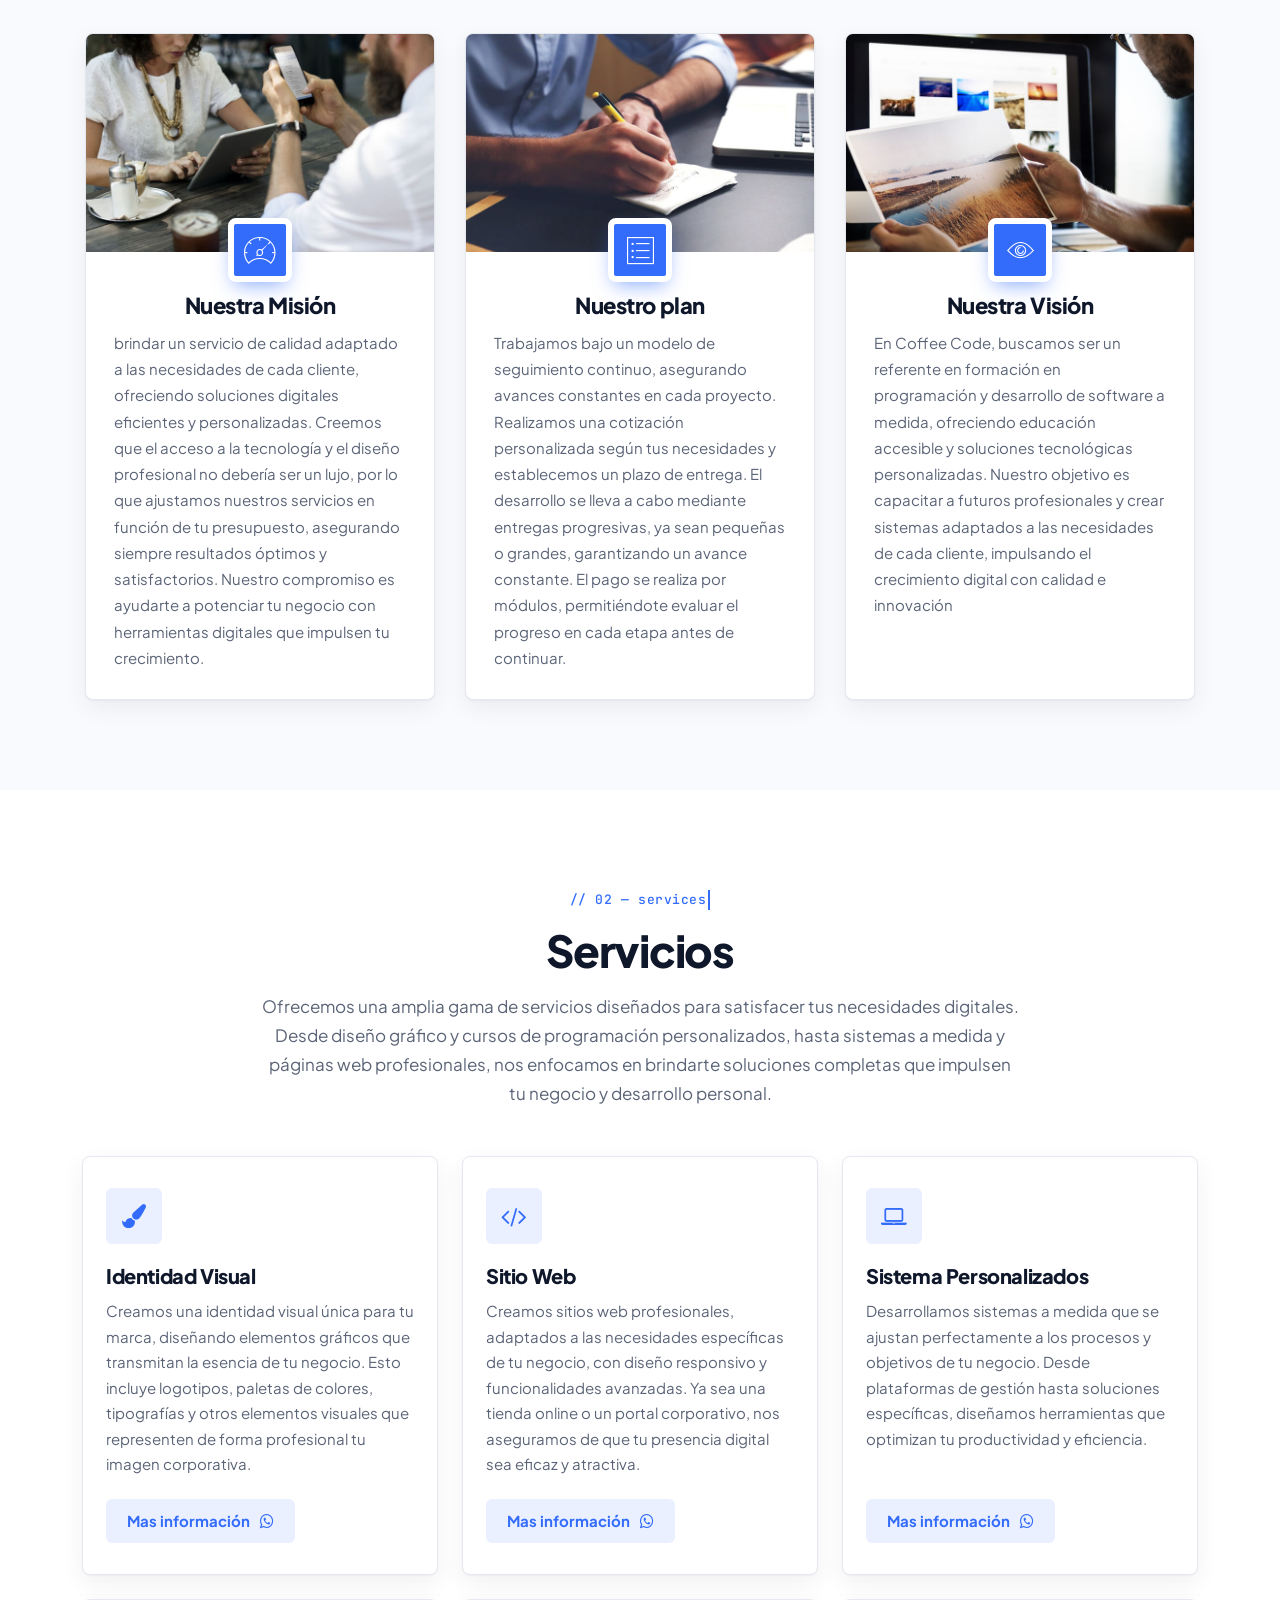
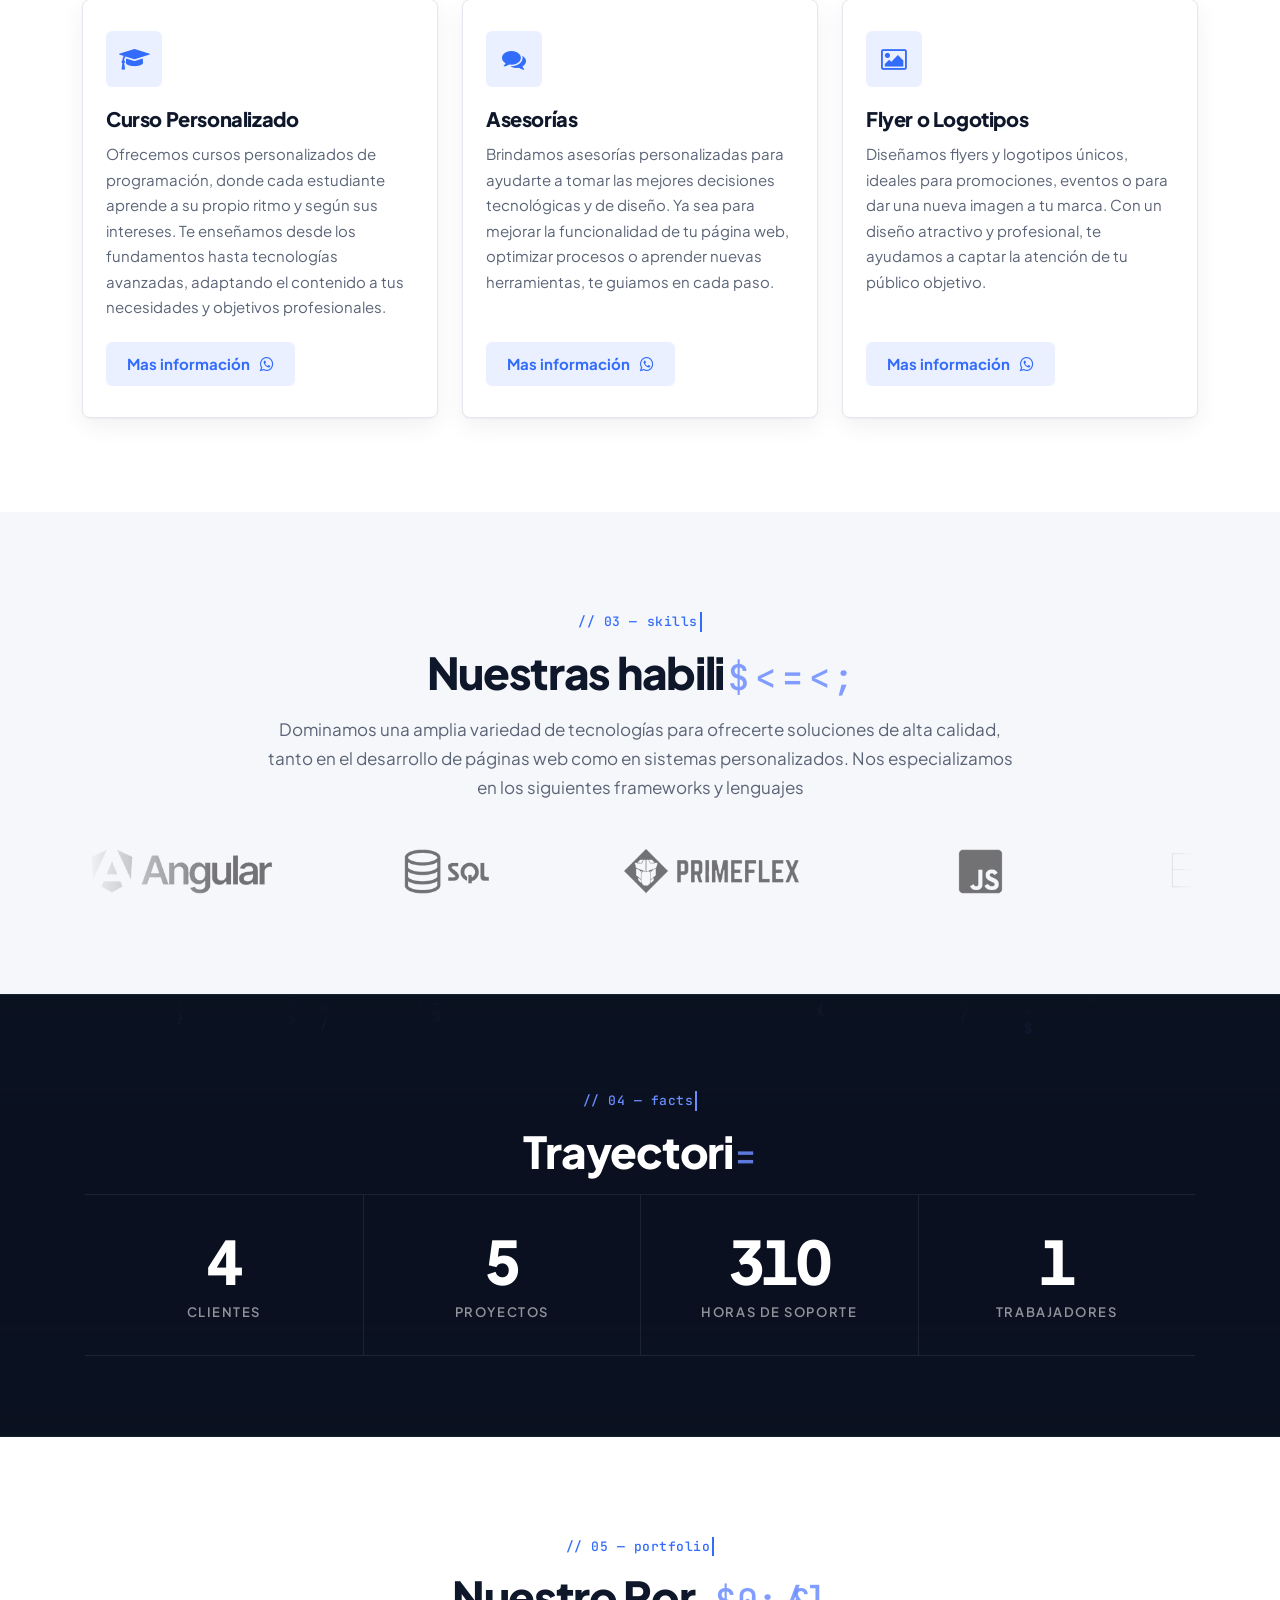
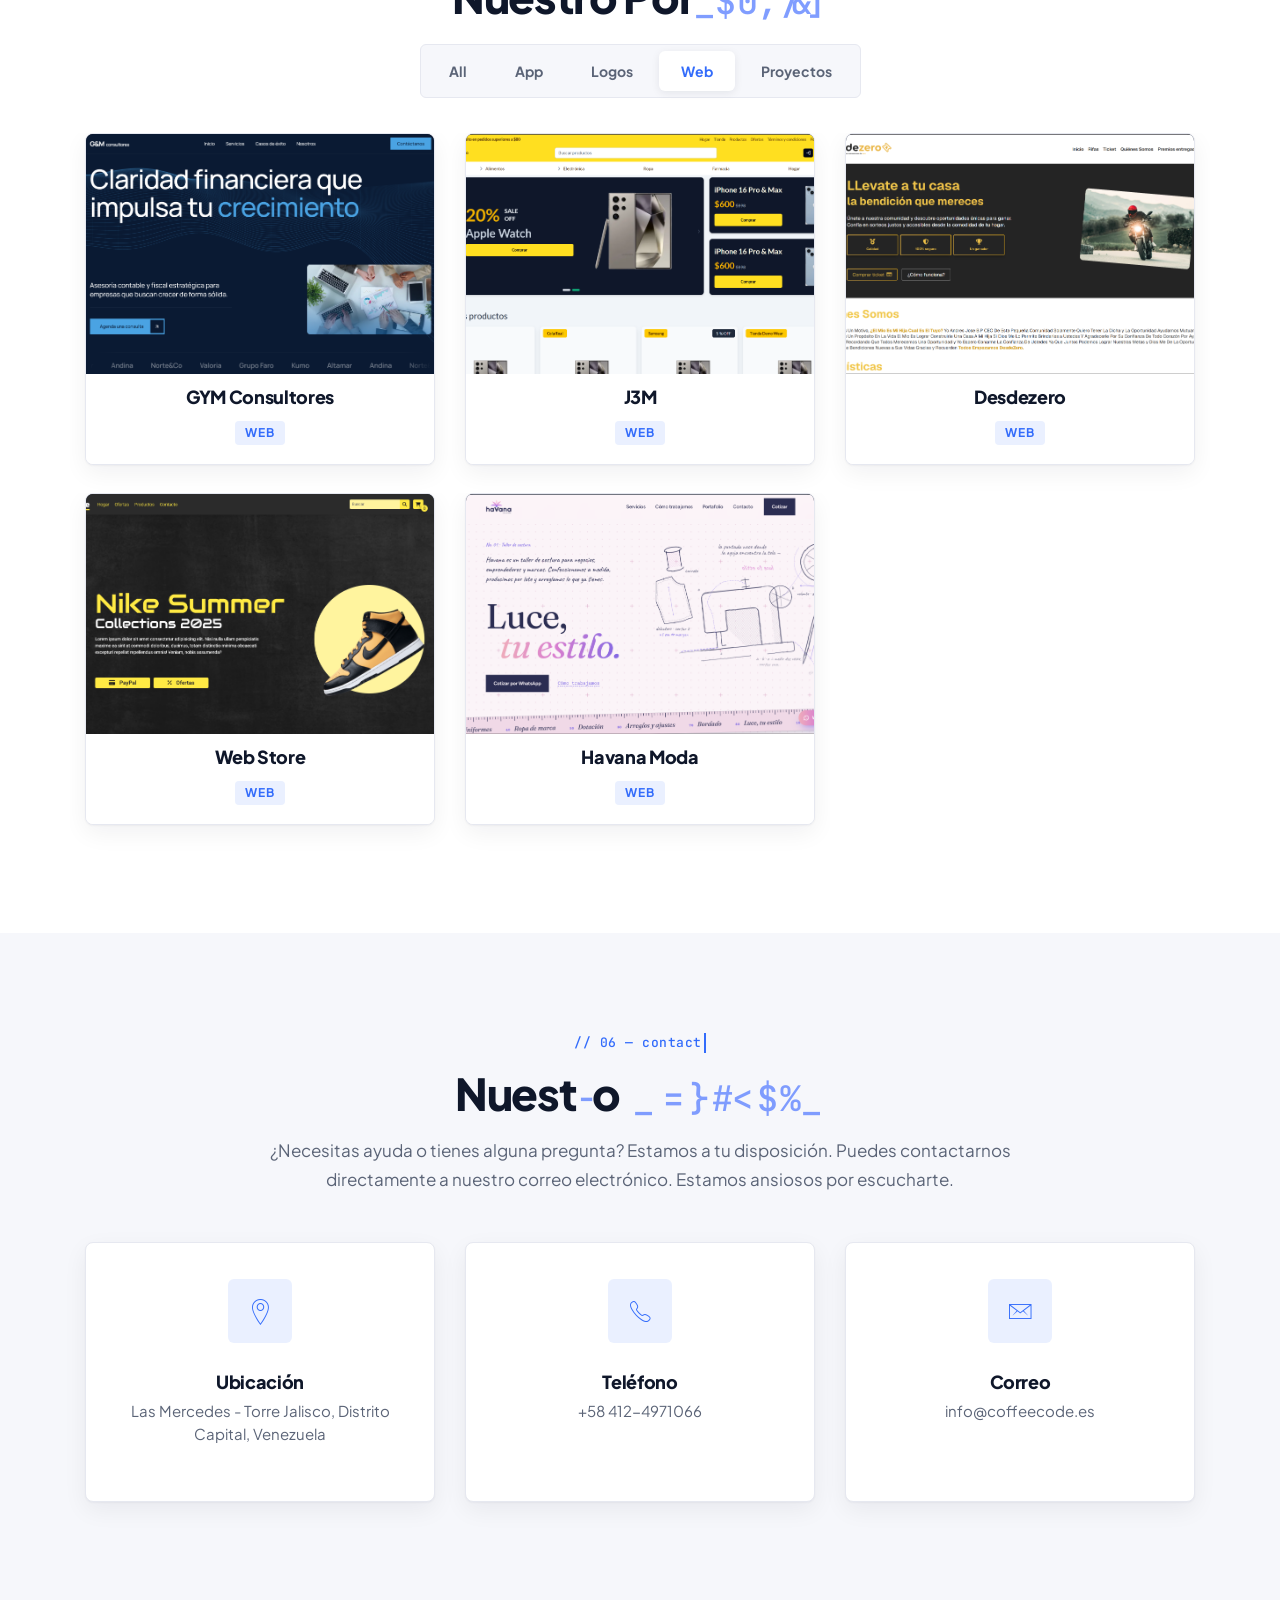
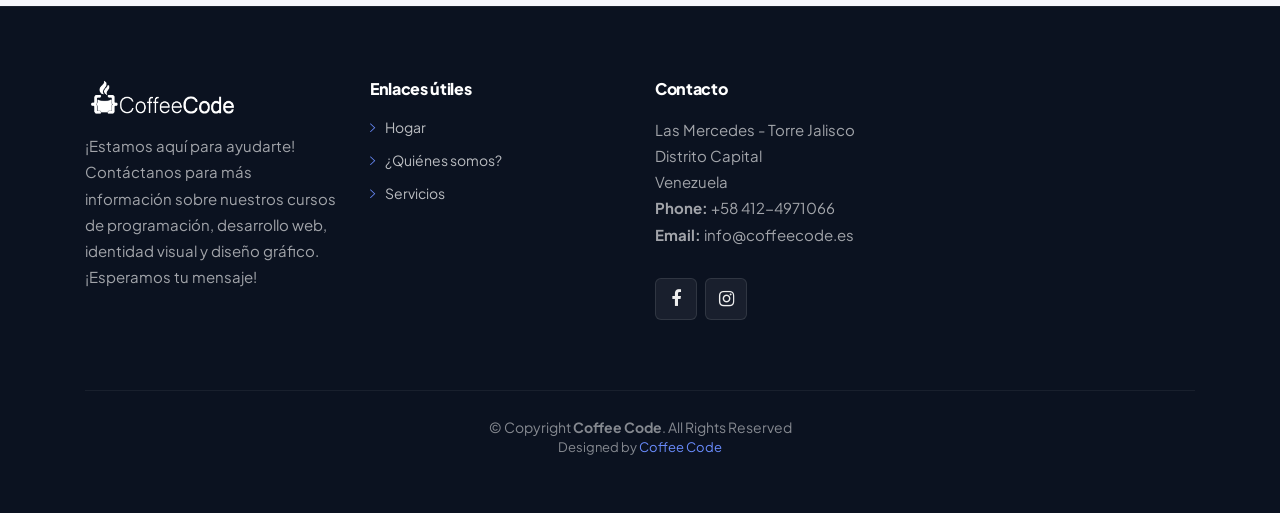
==== commit fb30d586: "Refactor code structure for improved readability and maintainability" ====
--- a/index.html
+++ b/index.html
@@ -849,6 +849,23 @@
             </div>
           </div>
 
+          <div class="col-lg-4 col-md-6 portfolio-item filter-web wow fadeInUp" data-wow-delay="0.1s">
+            <div class="portfolio-wrap">
+              <figure>
+                <img src="img/web-porfolio/havana-moda.png" class="img-fluid" alt="Havana Moda">
+                <a href="https://www.havanamoda.es" target="_blank" rel="noopener"
+                  class="link-preview" title="Ver sitio"><i class="ion ion-eye"></i></a>
+                <a href="https://www.havanamoda.es" target="_blank" rel="noopener"
+                  class="link-details" title="Visitar sitio"><i class="ion ion-android-open"></i></a>
+              </figure>
+
+              <div class="portfolio-info">
+                <h4><a href="https://www.havanamoda.es" target="_blank" rel="noopener">Havana Moda</a></h4>
+                <p>Web</p>
+              </div>
+            </div>
+          </div>
+
         </div>
       </div>
     </section><!-- #portfolio -->
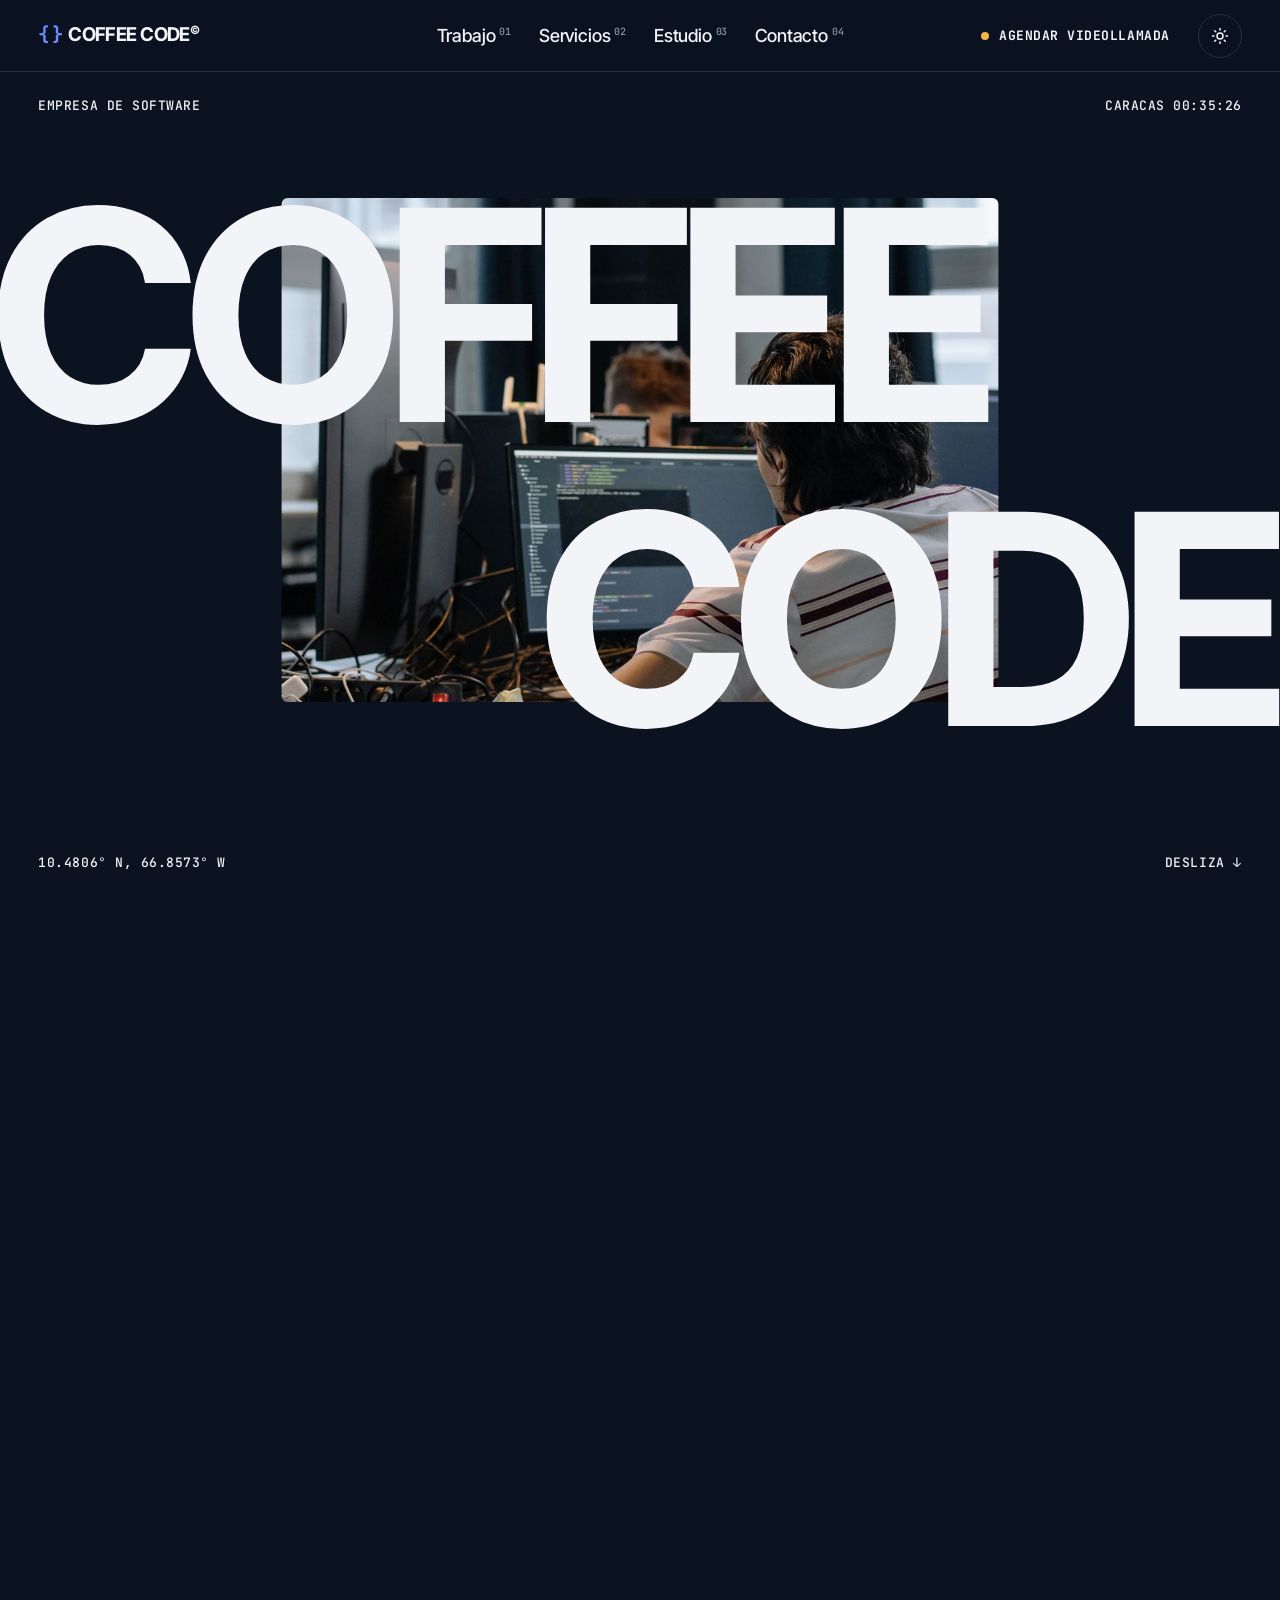
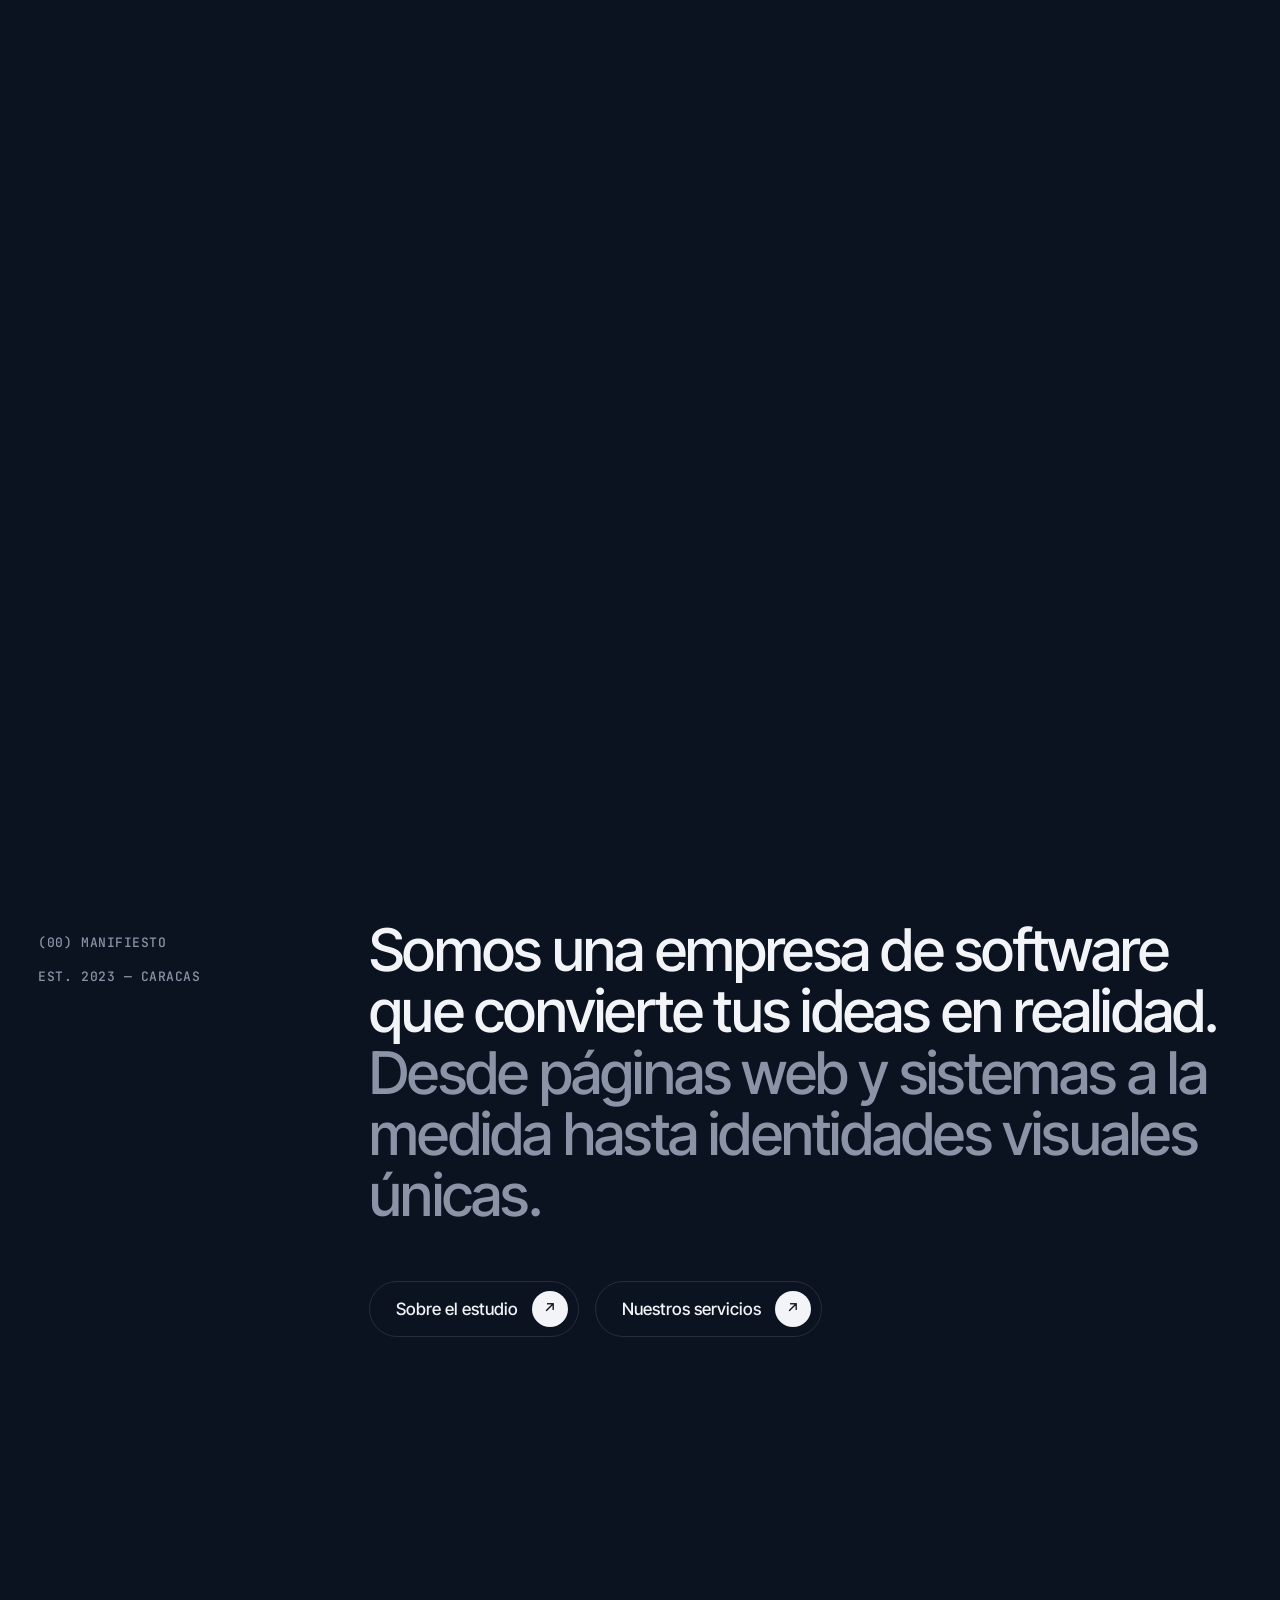
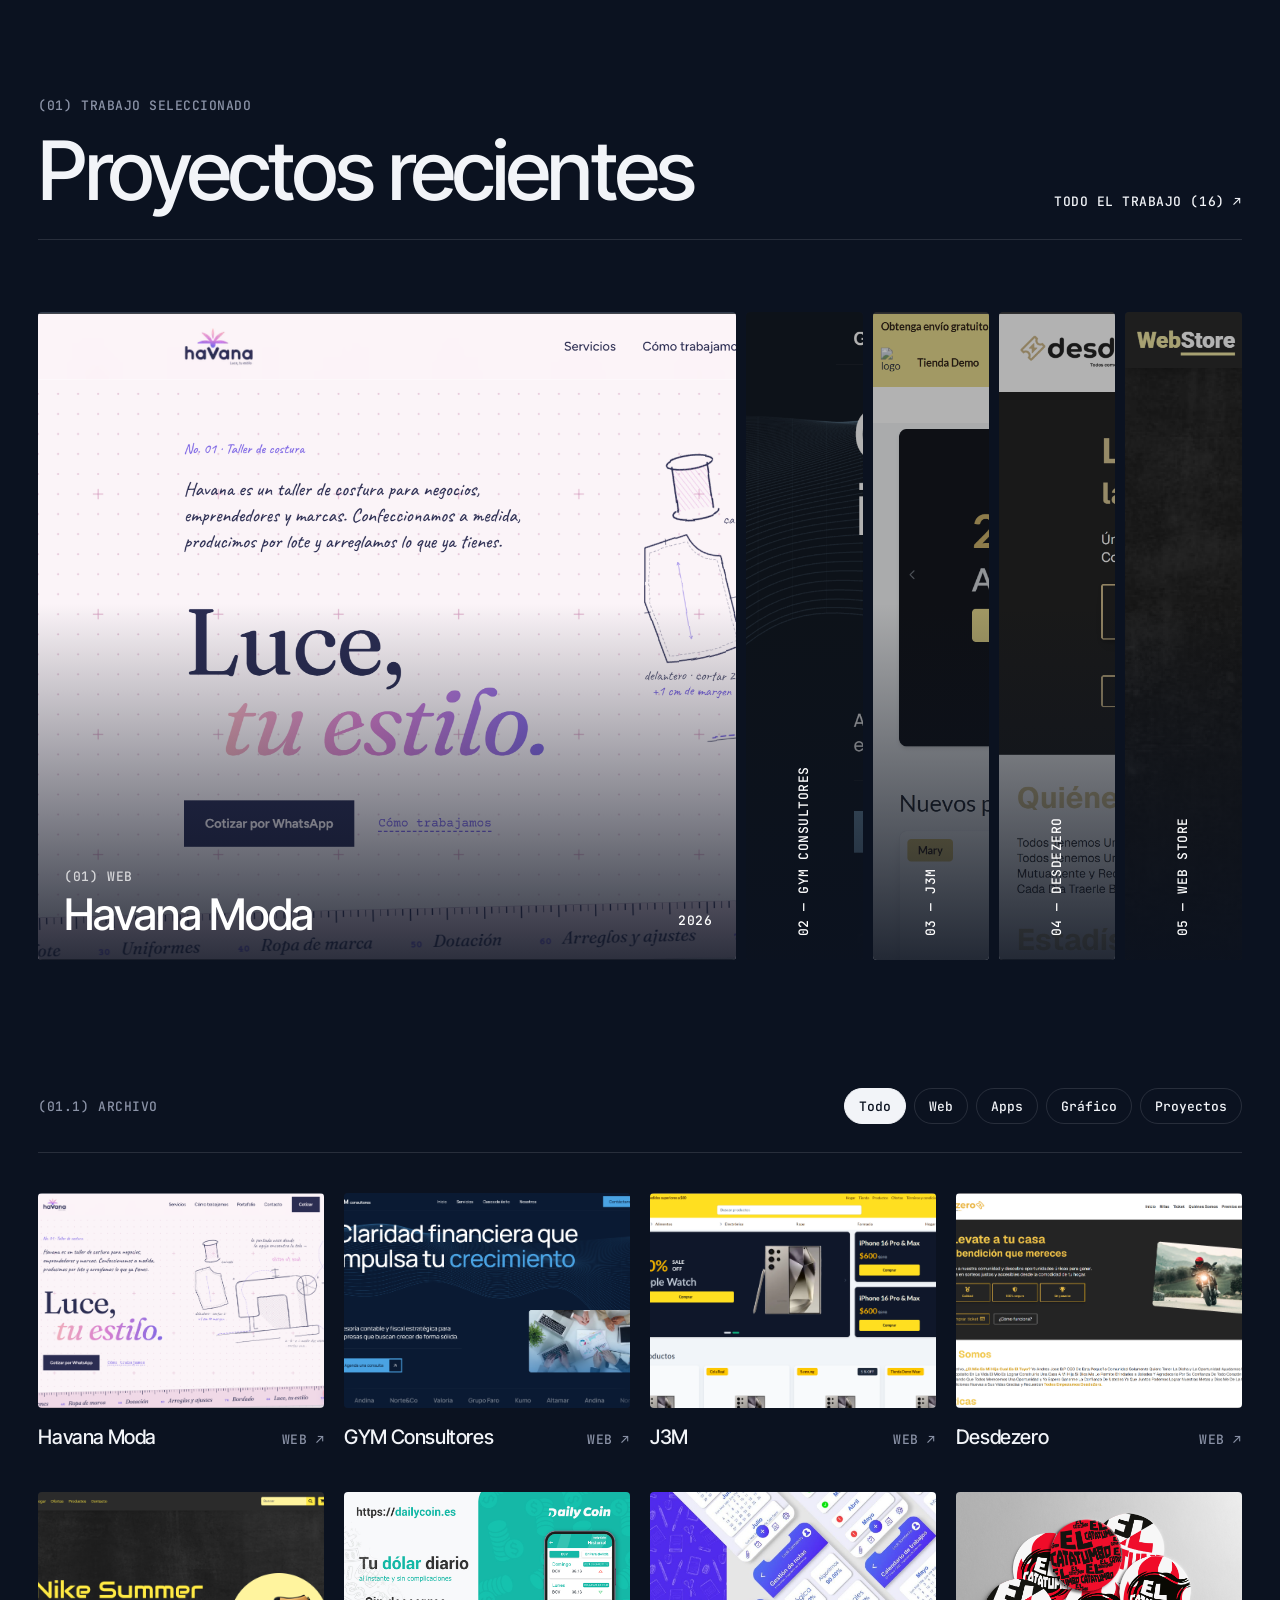
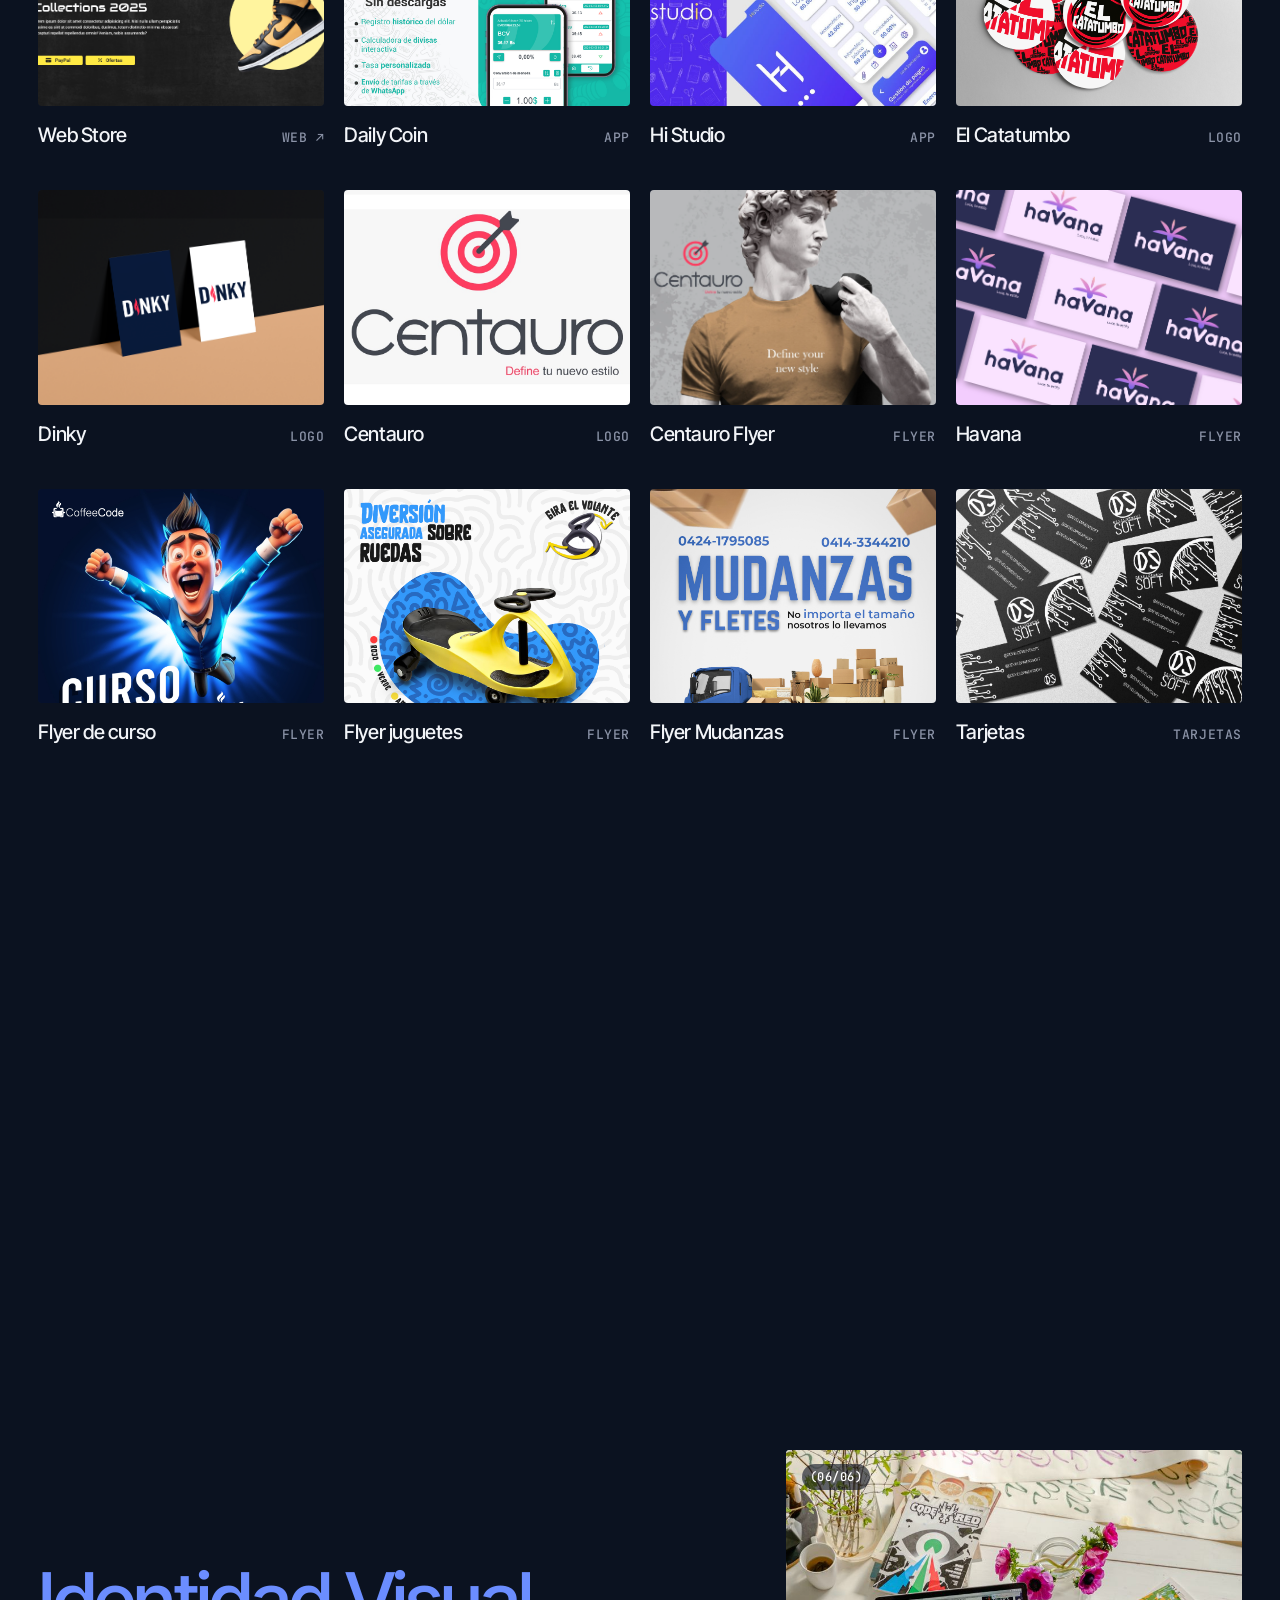
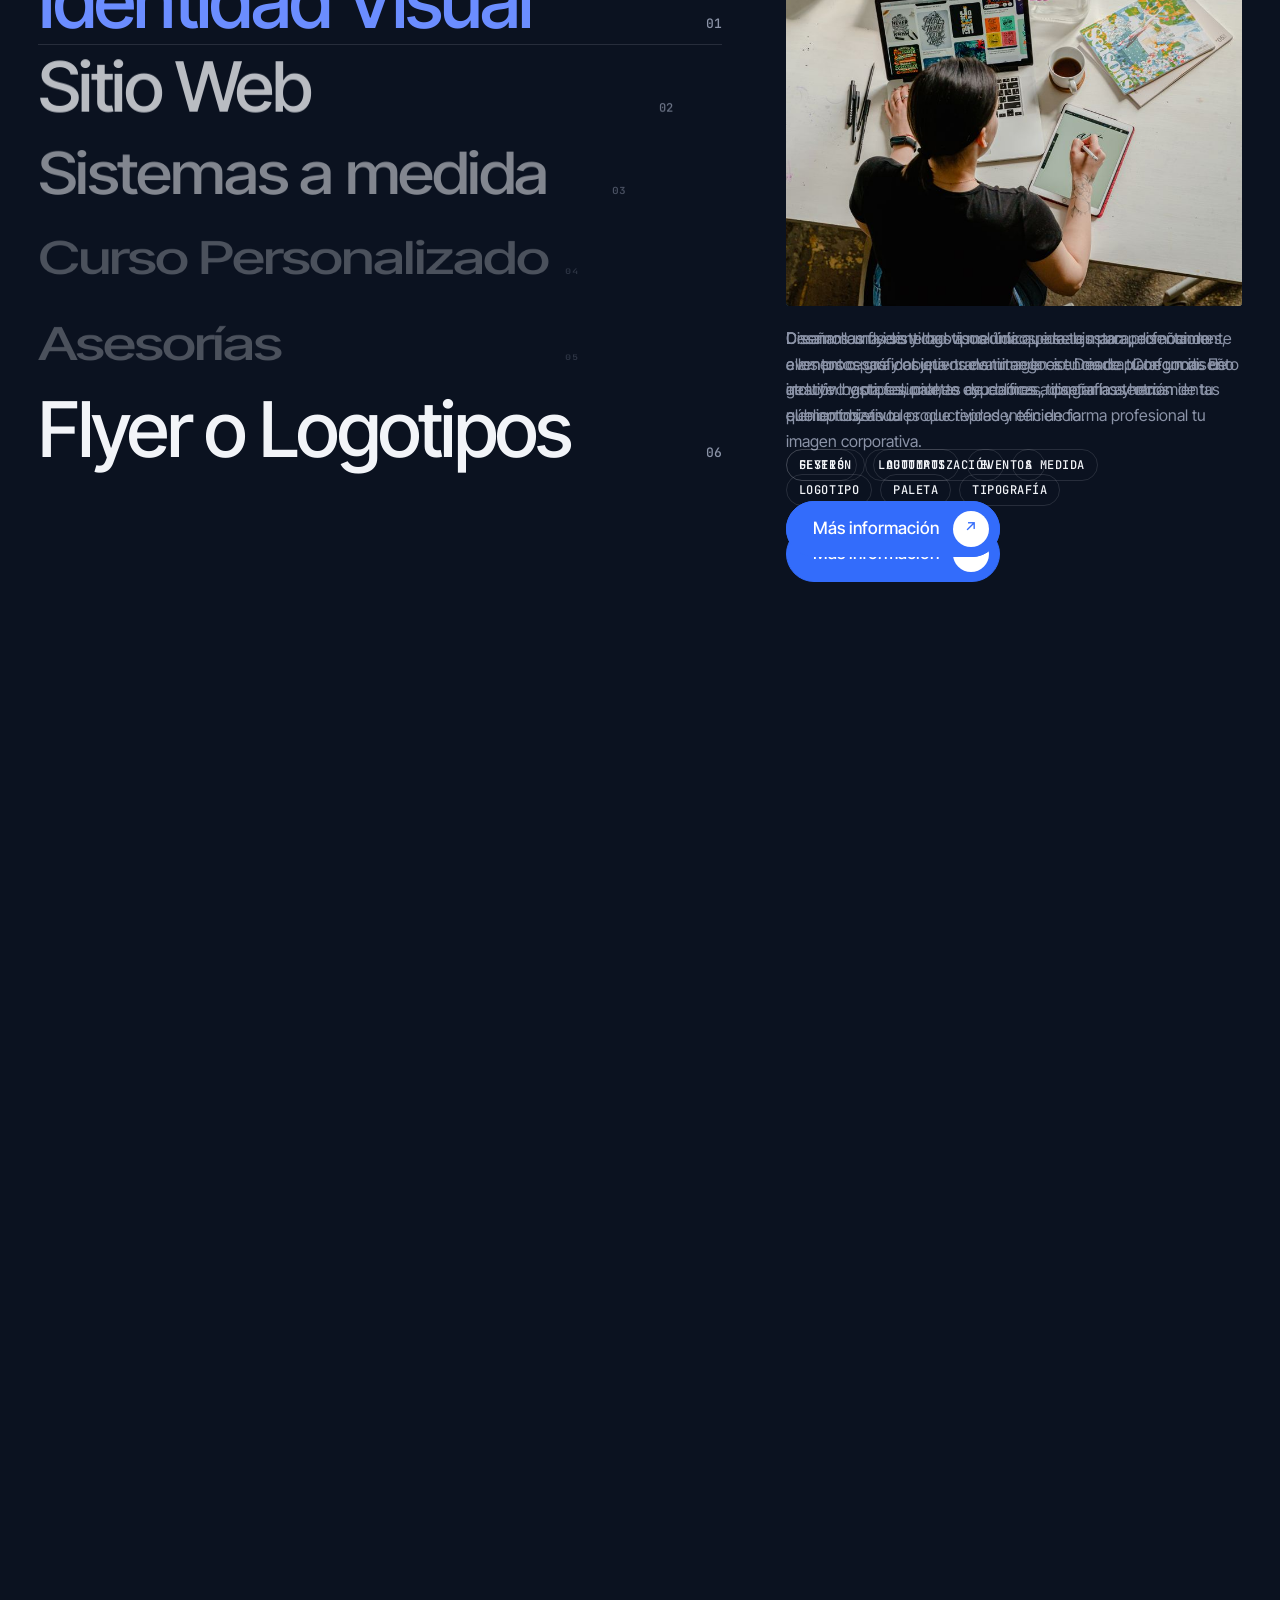
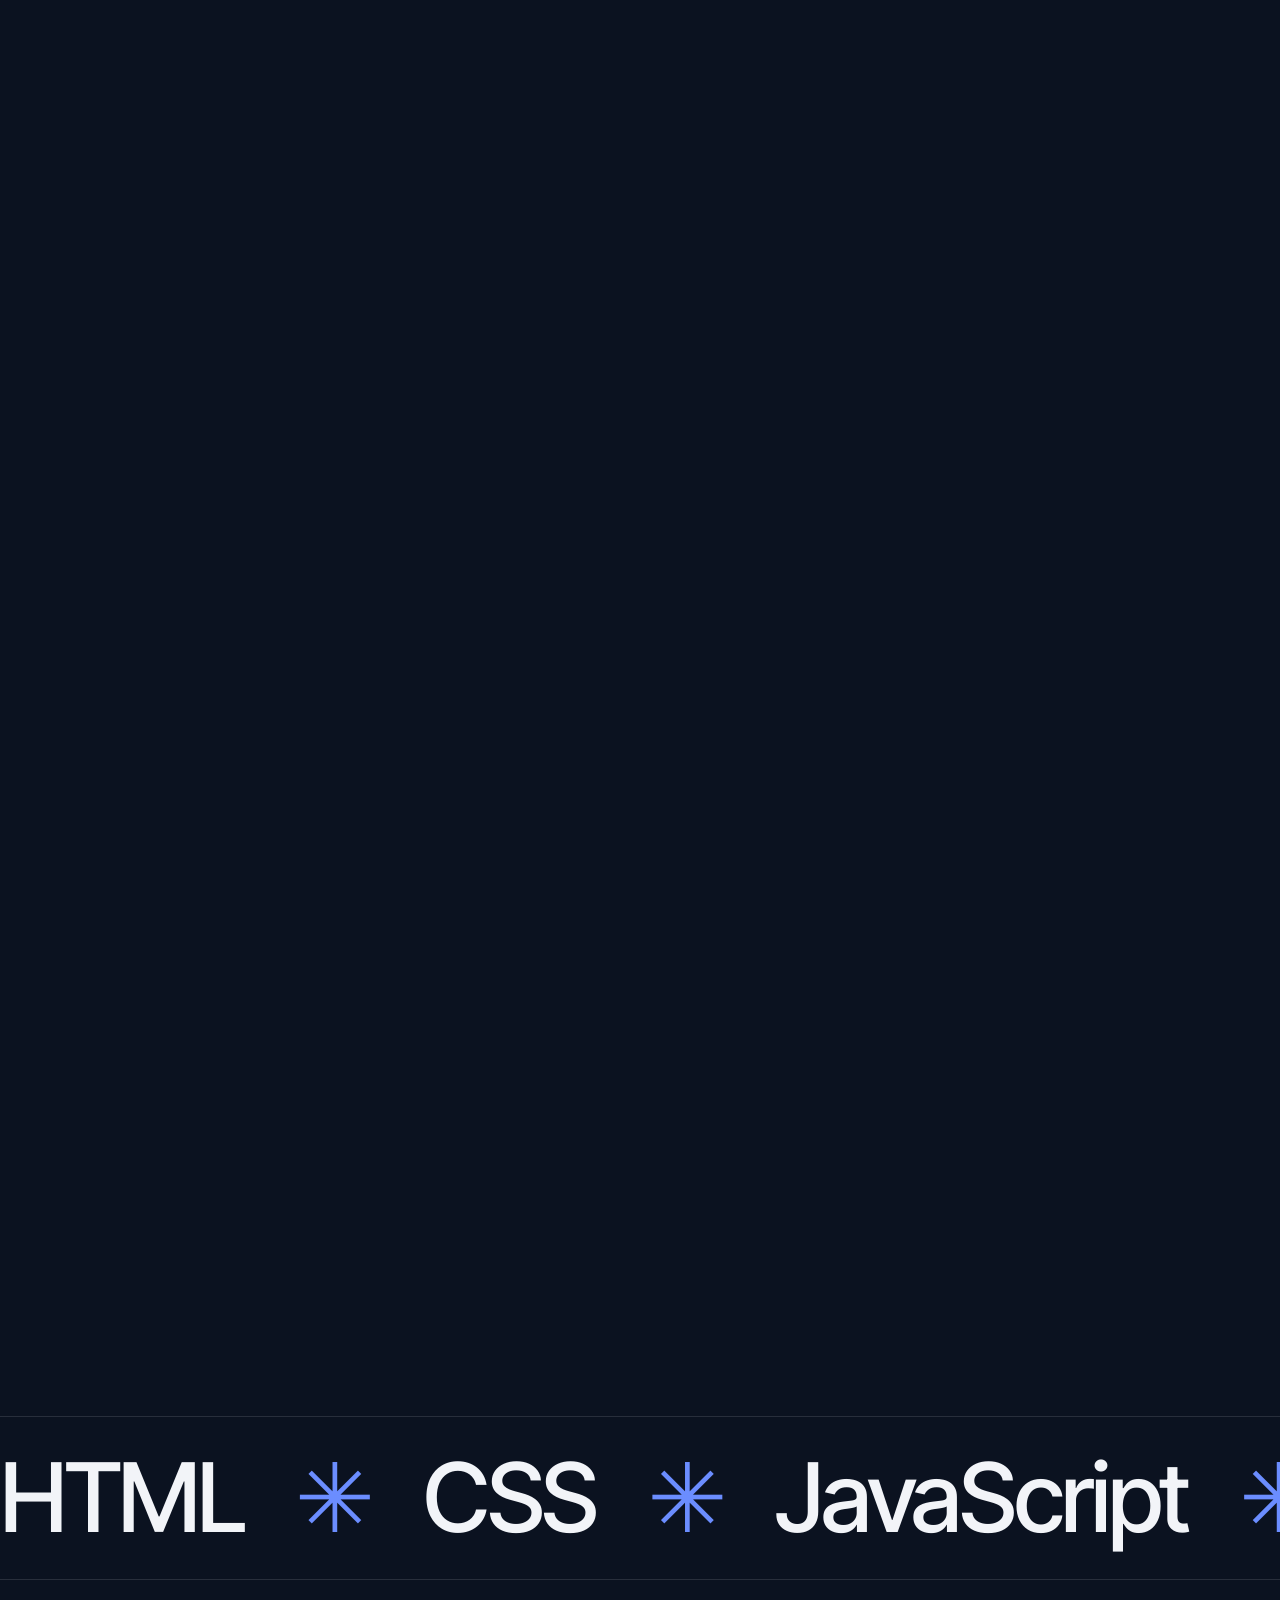
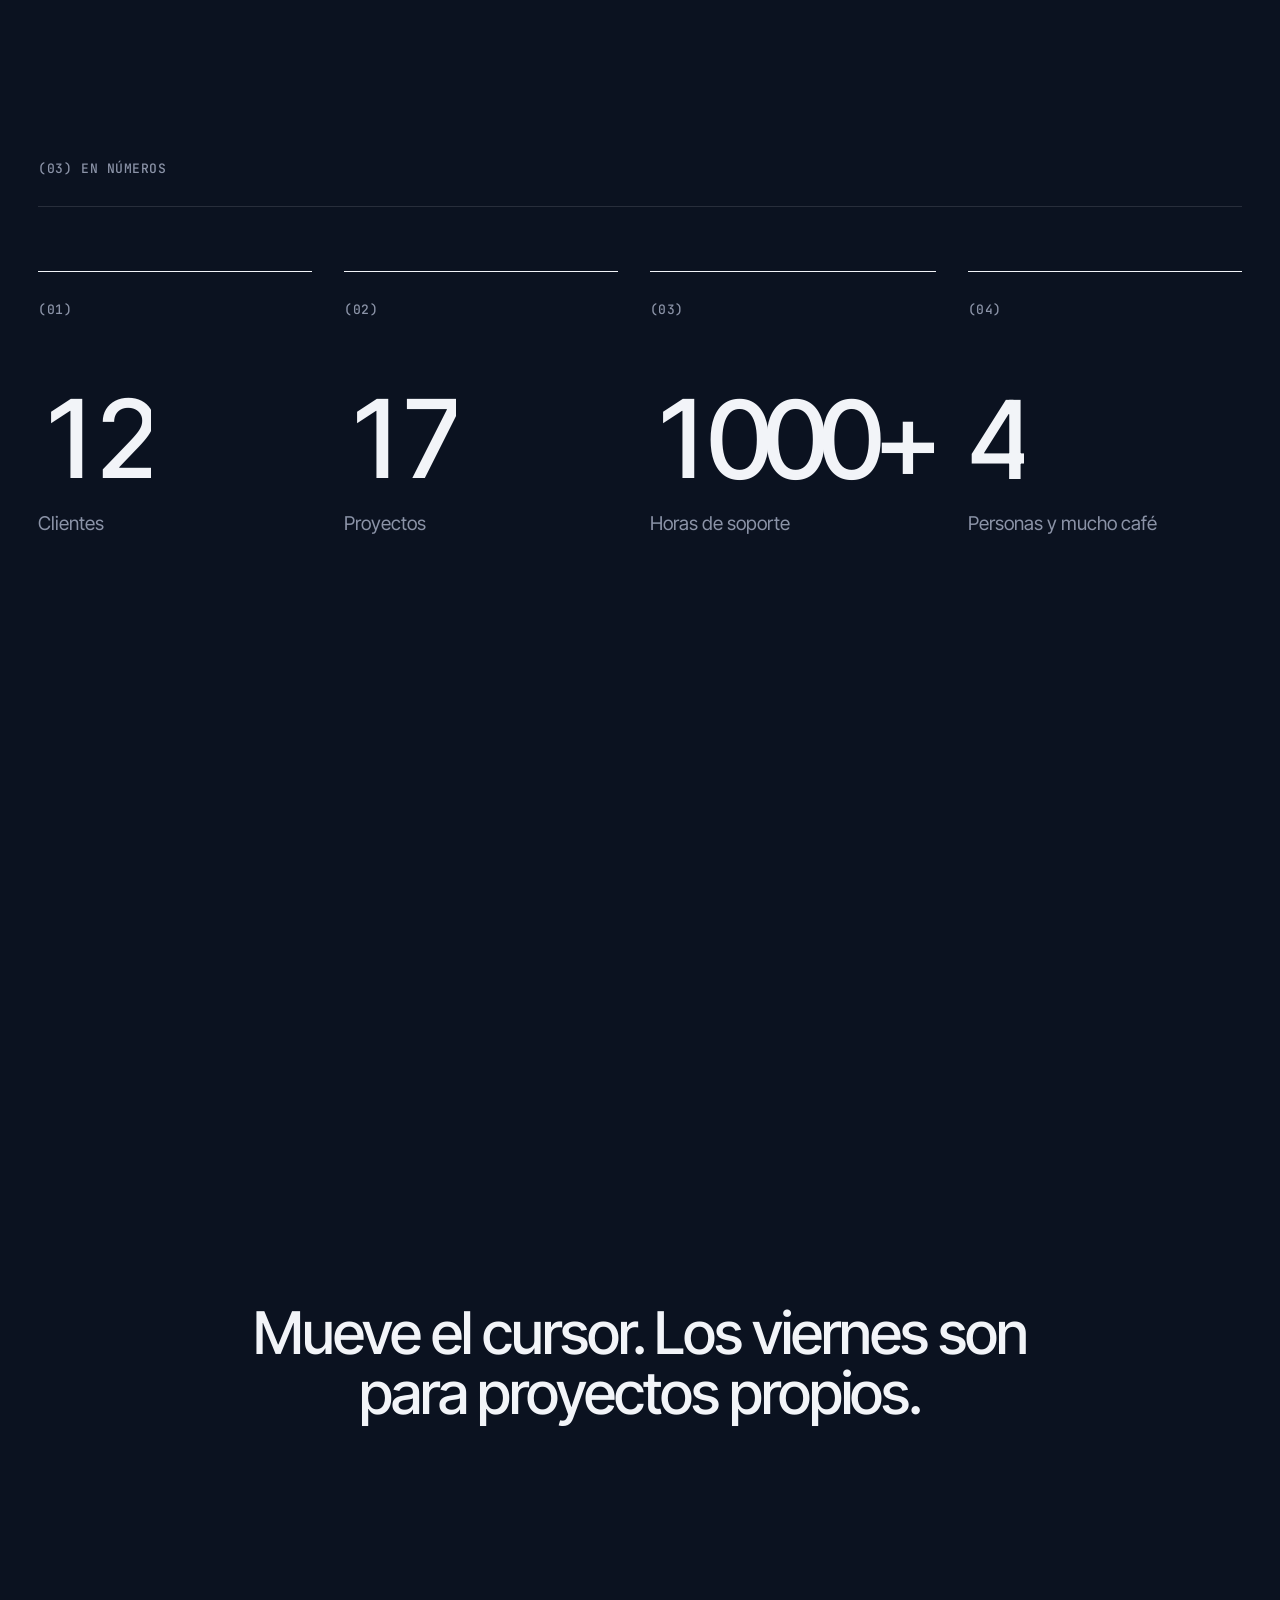
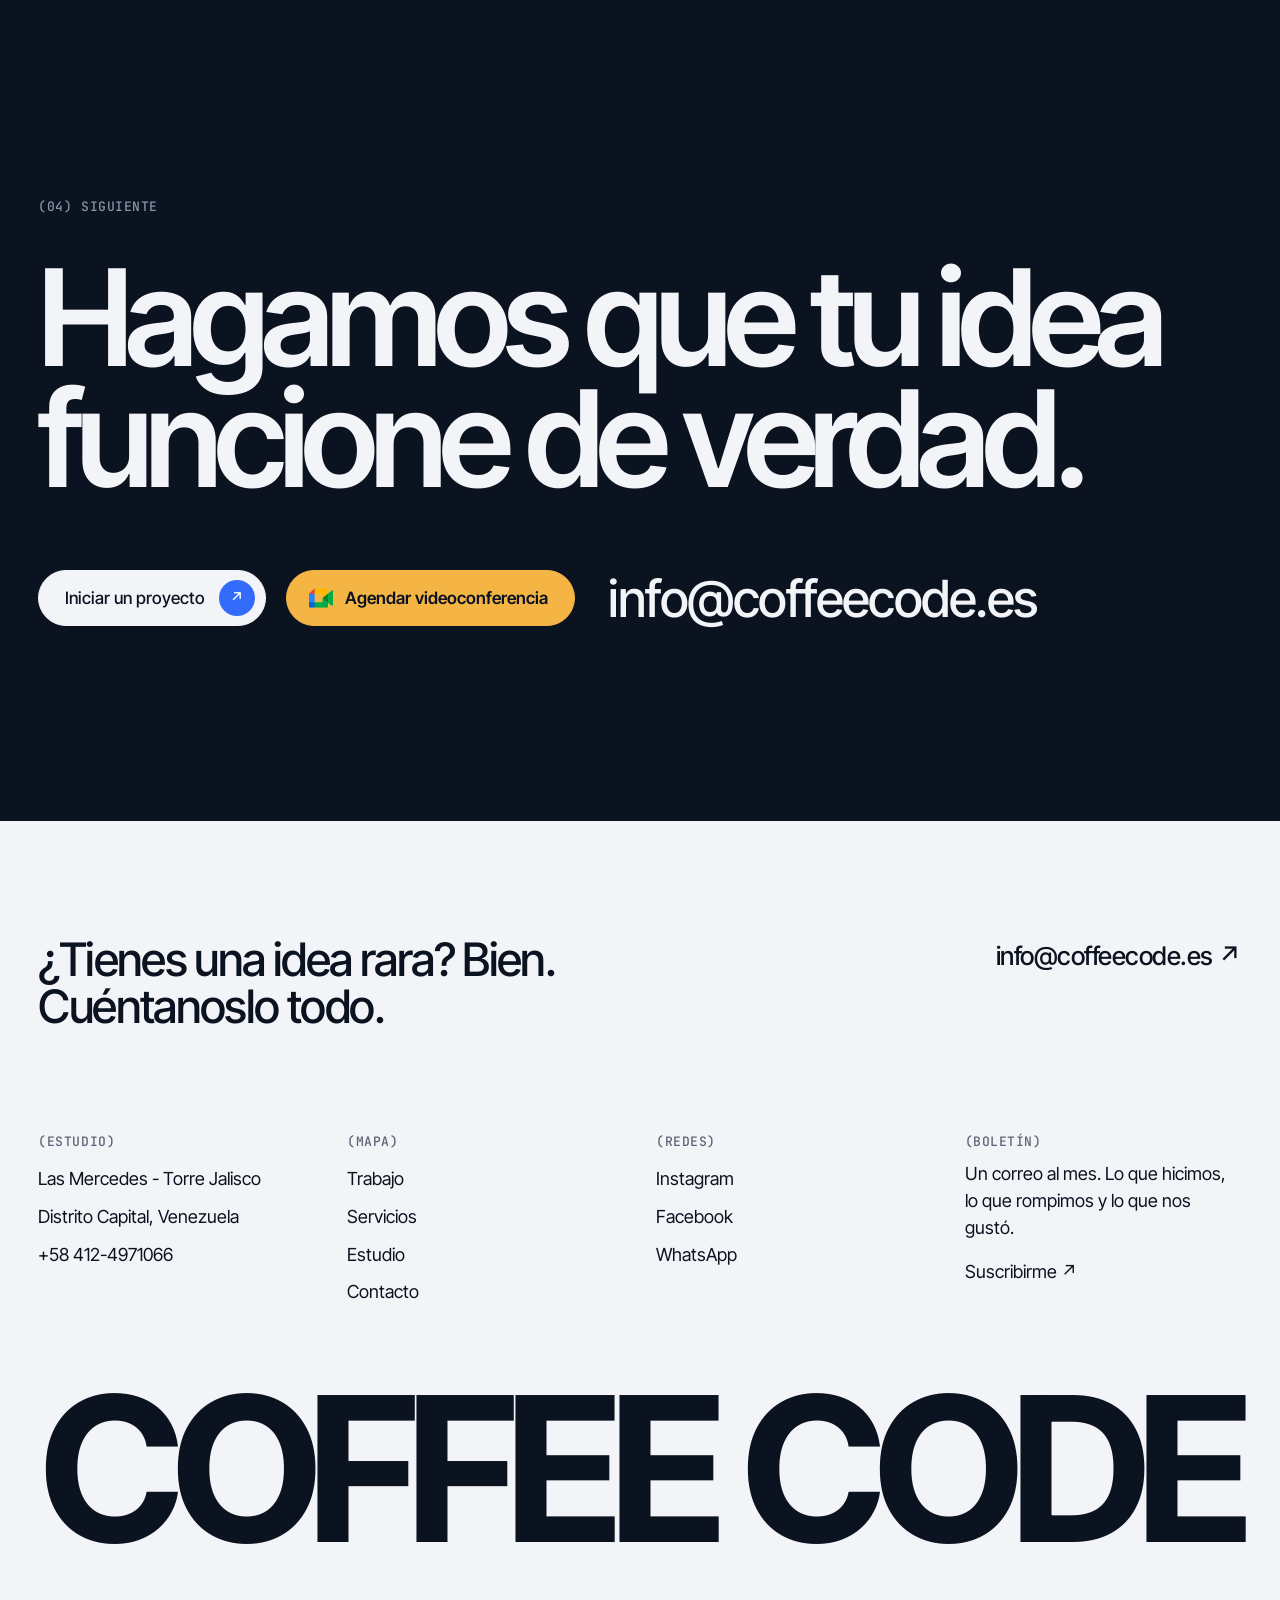
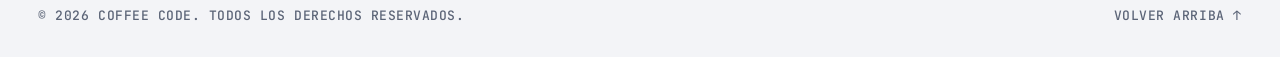
==== commit 76548fbb: "feat: add site interactivity with JavaScript for WhatsApp integration, theme toggle, mobile menu, an" ====
--- a/index.html
+++ b/index.html
@@ -1,5 +1,5 @@
 <!DOCTYPE html>
-<html lang="en">
+<html lang="es">
 
 <head>
   <meta charset="UTF-8">
@@ -12,7 +12,7 @@
   <meta property="og:title" content="Coffee Code - Desarrollo Web y Cursos de Programación">
   <meta property="og:description"
     content="En Coffee Code, ofrecemos servicios de diseño gráfico, desarrollo web, cursos personalizados de programación y sistemas a medida para impulsar tu negocio.">
-  <meta property="og:image" content="URL_de_una_imagen_destacada.jpg">
+  <meta property="og:image" content="img/pexels/hero.jpg">
   <meta name="twitter:card" content="summary_large_image">
   <meta name="twitter:title" content="Coffee Code - Desarrollo Web y Cursos de Programación">
   <meta name="twitter:description"
@@ -20,1260 +20,596 @@
 
   <title>Coffee Code</title>
   <script>
-    // Aplica el tema guardado antes de pintar la página (evita parpadeo)
-    try { if (localStorage.getItem('cc-theme') === 'dark') document.documentElement.setAttribute('data-theme', 'dark'); } catch (e) {}
+    // Aplica el tema antes de pintar (evita parpadeo): el guardado, o modo oscuro por defecto
+    (function () {
+      var t = null;
+      try { t = localStorage.getItem('cc-theme'); } catch (e) {}
+      document.documentElement.setAttribute('data-theme', t === 'light' ? 'light' : 'dark');
+    })();
   </script>
-  <!-- Favicons -->
   <link href="img/favicon.ico" rel="icon">
 
-
-  <!-- Google Fonts -->
   <link rel="preconnect" href="https://fonts.googleapis.com">
   <link rel="preconnect" href="https://fonts.gstatic.com" crossorigin>
-  <link href="https://fonts.googleapis.com/css2?family=Plus+Jakarta+Sans:wght@400;500;600;700;800&family=JetBrains+Mono:wght@400;500&display=swap"
+  <link href="https://fonts.googleapis.com/css2?family=Inter+Tight:wght@400;500;600;700&family=JetBrains+Mono:wght@400;500;700&display=swap"
     rel="stylesheet">
 
-  <!-- Bootstrap CSS File -->
-  <link href="lib/bootstrap/css/bootstrap.min.css" rel="stylesheet">
-
-  <!-- Libraries CSS Files -->
-  <link href="lib/font-awesome/css/font-awesome.min.css" rel="stylesheet">
-  <link href="lib/animate/animate.min.css" rel="stylesheet">
-  <link href="lib/ionicons/css/ionicons.min.css" rel="stylesheet">
-  <link href="lib/owlcarousel/assets/owl.carousel.min.css" rel="stylesheet">
-  <link href="lib/lightbox/css/lightbox.min.css" rel="stylesheet">
-
-  <!-- Main Stylesheet File -->
-  <link href="css/style.css" rel="stylesheet">
-  <!-- Capa de estilo moderna (quitar esta línea vuelve al diseño anterior) -->
-  <link href="css/modern.css" rel="stylesheet">
-
-  <!-- =======================================================
-    Theme Name: BizPage
-    Theme URL: https://bootstrapmade.com/bizpage-bootstrap-business-template/
-    Author: BootstrapMade.com
-    License: https://bootstrapmade.com/license/
-  ======================================================= -->
+  <link href="css/site.css" rel="stylesheet">
 </head>
 
 <body>
+
+  <a class="skip-link" href="#main">Saltar al contenido</a>
+
+  <!-- Cursor personalizado (solo con ratón) -->
+  <div class="cursor" aria-hidden="true"><span class="cursor-label"></span></div>
 
   <!--==========================
     Header
   ============================-->
-  <header id="header">
-    <div class="container-fluid d-flex align-items-center justify-content-between">
-
-      <div id="logo">
-        <img src="./img/logo-banner.png" class="img-fluid" alt="Header Image" title="Header" style="height: auto;">
-      </div>
-
-
-
-      <nav id="nav-menu-container">
-        <ul class="nav-menu">
-          <li class="menu-active"><a href="#intro">Hogar</a></li>
-          <li><a href="#about">¿Quiénes somos?</a></li>
-          <li><a href="#services">Servicios</a></li>
-          <li><a href="#portfolio">Portfolio</a></li>
-          <!-- <li><a href="#team">Equipo</a></li> -->
-          <!-- <li class="menu-has-children"><a href="">Drop Down</a>
-            <ul>
-              <li><a href="#">Drop Down 1</a></li>
-              <li><a href="#">Drop Down 3</a></li>
-              <li><a href="#">Drop Down 4</a></li>
-              <li><a href="#">Drop Down 5</a></li>
-            </ul>
-          </li> -->
-          <li><a href="#contact">Contáctenos</a></li>
-        </ul>
-      </nav><!-- #nav-menu-container -->
-
-      <button type="button" id="theme-toggle" aria-label="Cambiar a modo oscuro" title="Cambiar a modo oscuro">
-        <svg class="icon-moon" viewBox="0 0 24 24" fill="none" stroke="currentColor" stroke-width="2" stroke-linecap="round" stroke-linejoin="round" aria-hidden="true"><path d="M21 12.8A9 9 0 1 1 11.2 3a7 7 0 0 0 9.8 9.8z"/></svg>
-        <svg class="icon-sun" viewBox="0 0 24 24" fill="none" stroke="currentColor" stroke-width="2" stroke-linecap="round" stroke-linejoin="round" aria-hidden="true"><circle cx="12" cy="12" r="4"/><path d="M12 2v2M12 20v2M4.93 4.93l1.41 1.41M17.66 17.66l1.41 1.41M2 12h2M20 12h2M4.93 19.07l1.41-1.41M17.66 6.34l1.41-1.41"/></svg>
+  <header class="site-header">
+    <a href="#top" class="logo" aria-label="Coffee Code, ir al inicio">
+      <span class="logo-braces">{&thinsp;}</span> COFFEE CODE<sup>©</sup>
+    </a>
+
+    <nav class="site-nav" aria-label="Principal">
+      <a href="#trabajo">Trabajo <sup>01</sup></a>
+      <a href="#servicios">Servicios <sup>02</sup></a>
+      <a href="#estudio">Estudio <sup>03</sup></a>
+      <a href="#contacto">Contacto <sup>04</sup></a>
+    </nav>
+
+    <div class="header-actions">
+      <button type="button" class="meet-pill js-meet" aria-label="Agendar videoconferencia">
+        <span class="status-dot" aria-hidden="true"></span>
+        <svg class="meet-icon meet-pill-icon" viewBox="0 0 87.5 72" aria-hidden="true"><use href="#meet-logo"/></svg>
+        <span class="meet-pill-text">Agendar videollamada</span>
+      </button>
+      <button type="button" class="icon-btn" id="theme-toggle" aria-label="Cambiar tema">
+        <svg class="icon-moon" viewBox="0 0 24 24" aria-hidden="true"><path d="M21 12.8A9 9 0 1 1 11.2 3a7 7 0 0 0 9.8 9.8z"/></svg>
+        <svg class="icon-sun" viewBox="0 0 24 24" aria-hidden="true"><circle cx="12" cy="12" r="4"/><path d="M12 2v2M12 20v2M4.93 4.93l1.41 1.41M17.66 17.66l1.41 1.41M2 12h2M20 12h2M4.93 19.07l1.41-1.41M17.66 6.34l1.41-1.41"/></svg>
+      </button>
+      <button type="button" class="icon-btn menu-btn" id="menu-toggle" aria-label="Abrir menú" aria-expanded="false" aria-controls="mobile-menu">
+        <span></span><span></span>
       </button>
     </div>
-  </header><!-- #header -->
-
-  <!--==========================
-    Intro Section
-  ============================-->
-  <section id="intro">
-    <div class="intro-container">
-      <div id="introCarousel" class="carousel  slide carousel-fade" data-ride="carousel">
-
-        <ol class="carousel-indicators"></ol>
-
-        <div class="carousel-inner" role="listbox">
-
-          <div class="carousel-item active">
-            <div class="carousel-background"><img src="img/intro-carousel/1.jpg" alt=""></div>
-            <div class="carousel-container">
-              <div class="carousel-content">
-                <h2>Transforma tu idea en un sitio web profesional</h2>
-                <p>Creamos páginas web modernas, funcionales y optimizadas para tu negocio.</p>
-                <a href="#services" class="btn-get-started scrollto">Comenzar</a>
-                <a href="#" class="btn-meet" onclick="sendMeet(); return false;"><svg class="meet-icon" width="22" height="18" viewBox="0 0 87.5 72" aria-hidden="true"><path fill="#00832d" d="M49.5 36l8.53 9.75 11.47 7.33 2-17.02-2-16.64-11.69 6.44z"/><path fill="#0066da" d="M0 51.5V66c0 3.315 2.685 6 6 6h14.5l3-10.96-3-9.54-9.95-3z"/><path fill="#e94235" d="M20.5 0L0 20.5l10.55 3 9.95-3 2.95-9.41z"/><path fill="#2684fc" d="M20.5 20.5H0v31h20.5z"/><path fill="#00ac47" d="M82.6 8.68L69.5 19.42v33.66l13.16 10.79c1.97 1.54 4.85.135 4.85-2.37V11c0-2.535-2.945-3.925-4.91-2.32zM49.5 36v15.5h-29V72h43c3.315 0 6-2.685 6-6V53.08z"/><path fill="#ffba00" d="M63.5 0h-43v20.5h29V36l20-16.57V6c0-3.315-2.685-6-6-6z"/></svg> Agendar videoconferencia</a>
-              </div>
+  </header>
+
+  <!-- Menú móvil -->
+  <div class="mobile-menu" id="mobile-menu" hidden>
+    <nav aria-label="Móvil">
+      <a href="#trabajo"><sup>01</sup> Trabajo</a>
+      <a href="#servicios"><sup>02</sup> Servicios</a>
+      <a href="#estudio"><sup>03</sup> Estudio</a>
+      <a href="#contacto"><sup>04</sup> Contacto</a>
+    </nav>
+    <button type="button" class="btn btn-meet js-meet">
+      <svg class="meet-icon" viewBox="0 0 87.5 72" aria-hidden="true"><use href="#meet-logo"/></svg>
+      Agendar videoconferencia
+    </button>
+  </div>
+
+  <main id="main">
+
+    <!--==========================
+      Hero
+    ============================-->
+    <section class="hero" id="top" aria-label="Inicio">
+      <div class="hero-sticky">
+        <div class="hero-meta mono">
+          <span>Empresa de Software</span>
+          <span>Caracas <time class="js-clock">--:--:--</time></span>
+        </div>
+
+        <div class="hero-media">
+          <img src="img/pexels/hero.jpg" alt="Equipo de desarrolladores programando en una oficina">
+        </div>
+
+        <h1 class="hero-title" aria-label="Coffee Code">
+          <span class="hero-word hero-word--a" aria-hidden="true">COFFEE</span>
+          <span class="hero-word hero-word--b" aria-hidden="true">CODE</span>
+        </h1>
+
+        <div class="hero-foot mono">
+          <span>10.4806° N, 66.8573° W</span>
+          <span class="hero-scroll">Desliza ↓</span>
+        </div>
+      </div>
+    </section>
+
+    <!--==========================
+      (00) Manifiesto
+    ============================-->
+    <section class="section manifesto" id="estudio">
+      <div class="wrap manifesto-grid">
+        <div class="label-stack mono reveal">
+          <span>(00) Manifiesto</span>
+          <span>Est. 2023 — Caracas</span>
+        </div>
+        <div>
+          <p class="manifesto-text reveal">
+            Somos una empresa de software que convierte tus ideas en realidad.
+            <span class="muted">Desde páginas web y sistemas a la medida hasta identidades visuales únicas.</span>
+          </p>
+          <div class="btn-row reveal">
+            <a href="#numeros" class="btn btn-ghost">Sobre el estudio <span class="btn-arrow" aria-hidden="true">↗</span></a>
+            <a href="#servicios" class="btn btn-ghost">Nuestros servicios <span class="btn-arrow" aria-hidden="true">↗</span></a>
+          </div>
+        </div>
+      </div>
+    </section>
+
+    <!--==========================
+      (01) Trabajo seleccionado
+    ============================-->
+    <section class="section work" id="trabajo">
+      <div class="wrap">
+        <header class="section-head reveal">
+          <div>
+            <p class="eyebrow mono">(01) Trabajo seleccionado</p>
+            <h2 class="section-title">Proyectos recientes</h2>
+          </div>
+          <a href="#archivo" class="link-mono mono">Todo el trabajo (<span class="js-work-count">16</span>) ↗</a>
+        </header>
+
+        <div class="accordion reveal">
+          <a class="acc-item is-active" href="https://www.havanamoda.es" target="_blank" rel="noopener" data-cursor="Ver">
+            <img src="img/web-porfolio/havana-moda.png" alt="Sitio web de Havana Moda" loading="lazy">
+            <span class="acc-shade" aria-hidden="true"></span>
+            <span class="acc-open">
+              <span class="mono acc-cat">(01) Web</span>
+              <span class="acc-name">Havana Moda</span>
+            </span>
+            <span class="acc-year mono">2026</span>
+            <span class="acc-closed mono">01 — Havana Moda</span>
+          </a>
+          <a class="acc-item" href="https://gym-consultores.vercel.app/" target="_blank" rel="noopener" data-cursor="Ver">
+            <img src="img/web-porfolio/gym-consultores.png" alt="Sitio web de GYM Consultores" loading="lazy">
+            <span class="acc-shade" aria-hidden="true"></span>
+            <span class="acc-open">
+              <span class="mono acc-cat">(02) Web</span>
+              <span class="acc-name">GYM Consultores</span>
+            </span>
+            <span class="acc-year mono">2026</span>
+            <span class="acc-closed mono">02 — GYM Consultores</span>
+          </a>
+          <a class="acc-item" href="https://tienda-online-j3m-sdcv.vercel.app/landing" target="_blank" rel="noopener" data-cursor="Ver">
+            <img src="img/web-porfolio/j3m.png" alt="Tienda online J3M" loading="lazy">
+            <span class="acc-shade" aria-hidden="true"></span>
+            <span class="acc-open">
+              <span class="mono acc-cat">(03) Web · E-commerce</span>
+              <span class="acc-name">J3M</span>
+            </span>
+            <span class="acc-year mono">2025</span>
+            <span class="acc-closed mono">03 — J3M</span>
+          </a>
+          <a class="acc-item" href="https://desdezero-fifas-beta.vercel.app" target="_blank" rel="noopener" data-cursor="Ver">
+            <img src="img/web-porfolio/desdezero.png" alt="Sitio web de Desdezero" loading="lazy">
+            <span class="acc-shade" aria-hidden="true"></span>
+            <span class="acc-open">
+              <span class="mono acc-cat">(04) Web</span>
+              <span class="acc-name">Desdezero</span>
+            </span>
+            <span class="acc-year mono">2025</span>
+            <span class="acc-closed mono">04 — Desdezero</span>
+          </a>
+          <a class="acc-item" href="https://tienda-online-demo-ivory.vercel.app/" target="_blank" rel="noopener" data-cursor="Ver">
+            <img src="img/web-porfolio/web-store.png" alt="Demo de tienda online Web Store" loading="lazy">
+            <span class="acc-shade" aria-hidden="true"></span>
+            <span class="acc-open">
+              <span class="mono acc-cat">(05) Web · E-commerce</span>
+              <span class="acc-name">Web Store</span>
+            </span>
+            <span class="acc-year mono">2025</span>
+            <span class="acc-closed mono">05 — Web Store</span>
+          </a>
+        </div>
+
+        <!-- Archivo completo del portafolio -->
+        <div class="archive" id="archivo">
+          <div class="archive-head reveal">
+            <p class="eyebrow mono">(01.1) Archivo</p>
+            <div class="filters mono" role="group" aria-label="Filtrar portafolio">
+              <button type="button" class="filter is-active" data-filter="*">Todo</button>
+              <button type="button" class="filter" data-filter="web">Web</button>
+              <button type="button" class="filter" data-filter="app">Apps</button>
+              <button type="button" class="filter" data-filter="grafico">Gráfico</button>
+              <button type="button" class="filter" data-filter="proyecto">Proyectos</button>
             </div>
           </div>
 
-          <div class="carousel-item">
-            <div class="carousel-background"><img src="img/intro-carousel/2.jpg" alt=""></div>
-            <div class="carousel-container">
-              <div class="carousel-content">
-                <h2>Aprende a programar desde cero</h2>
-                <p> Nuestros cursos personalizados te enseñarán desde HTML y CSS hasta frameworks avanzados como Angular
-                  y Laravel.</p>
-                <a href="#services" class="btn-get-started scrollto">Comenzar</a>
-                <a href="#" class="btn-meet" onclick="sendMeet(); return false;"><svg class="meet-icon" width="22" height="18" viewBox="0 0 87.5 72" aria-hidden="true"><path fill="#00832d" d="M49.5 36l8.53 9.75 11.47 7.33 2-17.02-2-16.64-11.69 6.44z"/><path fill="#0066da" d="M0 51.5V66c0 3.315 2.685 6 6 6h14.5l3-10.96-3-9.54-9.95-3z"/><path fill="#e94235" d="M20.5 0L0 20.5l10.55 3 9.95-3 2.95-9.41z"/><path fill="#2684fc" d="M20.5 20.5H0v31h20.5z"/><path fill="#00ac47" d="M82.6 8.68L69.5 19.42v33.66l13.16 10.79c1.97 1.54 4.85.135 4.85-2.37V11c0-2.535-2.945-3.925-4.91-2.32zM49.5 36v15.5h-29V72h43c3.315 0 6-2.685 6-6V53.08z"/><path fill="#ffba00" d="M63.5 0h-43v20.5h29V36l20-16.57V6c0-3.315-2.685-6-6-6z"/></svg> Agendar videoconferencia</a>
-              </div>
-            </div>
-          </div>
-
-          <div class="carousel-item">
-            <div class="carousel-background"><img src="img/intro-carousel/3.jpg" alt=""></div>
-            <div class="carousel-container">
-              <div class="carousel-content">
-                <h2>Diseño gráfico que impulsa tu marca</h2>
-                <p>Logotipos, flyers y branding que comunican tu esencia de manera profesional.</p>
-                <a href="#services" class="btn-get-started scrollto">Comenzar</a>
-                <a href="#" class="btn-meet" onclick="sendMeet(); return false;"><svg class="meet-icon" width="22" height="18" viewBox="0 0 87.5 72" aria-hidden="true"><path fill="#00832d" d="M49.5 36l8.53 9.75 11.47 7.33 2-17.02-2-16.64-11.69 6.44z"/><path fill="#0066da" d="M0 51.5V66c0 3.315 2.685 6 6 6h14.5l3-10.96-3-9.54-9.95-3z"/><path fill="#e94235" d="M20.5 0L0 20.5l10.55 3 9.95-3 2.95-9.41z"/><path fill="#2684fc" d="M20.5 20.5H0v31h20.5z"/><path fill="#00ac47" d="M82.6 8.68L69.5 19.42v33.66l13.16 10.79c1.97 1.54 4.85.135 4.85-2.37V11c0-2.535-2.945-3.925-4.91-2.32zM49.5 36v15.5h-29V72h43c3.315 0 6-2.685 6-6V53.08z"/><path fill="#ffba00" d="M63.5 0h-43v20.5h29V36l20-16.57V6c0-3.315-2.685-6-6-6z"/></svg> Agendar videoconferencia</a>
-              </div>
-            </div>
-          </div>
-
-          <div class="carousel-item">
-            <div class="carousel-background"><img src="img/intro-carousel/4.jpg" alt=""></div>
-            <div class="carousel-container">
-              <div class="carousel-content">
-                <h2>Crea tu presencia digital con expertos</h2>
-                <p>Aprende programación y diseño con cursos a medida para potenciar tu carrera.</p>
-                <a href="#services" class="btn-get-started scrollto">Comenzar</a>
-                <a href="#" class="btn-meet" onclick="sendMeet(); return false;"><svg class="meet-icon" width="22" height="18" viewBox="0 0 87.5 72" aria-hidden="true"><path fill="#00832d" d="M49.5 36l8.53 9.75 11.47 7.33 2-17.02-2-16.64-11.69 6.44z"/><path fill="#0066da" d="M0 51.5V66c0 3.315 2.685 6 6 6h14.5l3-10.96-3-9.54-9.95-3z"/><path fill="#e94235" d="M20.5 0L0 20.5l10.55 3 9.95-3 2.95-9.41z"/><path fill="#2684fc" d="M20.5 20.5H0v31h20.5z"/><path fill="#00ac47" d="M82.6 8.68L69.5 19.42v33.66l13.16 10.79c1.97 1.54 4.85.135 4.85-2.37V11c0-2.535-2.945-3.925-4.91-2.32zM49.5 36v15.5h-29V72h43c3.315 0 6-2.685 6-6V53.08z"/><path fill="#ffba00" d="M63.5 0h-43v20.5h29V36l20-16.57V6c0-3.315-2.685-6-6-6z"/></svg> Agendar videoconferencia</a>
-              </div>
-            </div>
-          </div>
-
-          <div class="carousel-item">
-            <div class="carousel-background"><img src="img/intro-carousel/5.jpg" alt=""></div>
-            <div class="carousel-container">
-              <div class="carousel-content">
-                <h2>Lleva tu proyecto al siguiente nivel</h2>
-                <p>Desarrollo web, cursos de programación y diseño gráfico para convertir tus ideas en realidad.</p>
-                <a href="#services" class="btn-get-started scrollto">Comenzar</a>
-                <a href="#" class="btn-meet" onclick="sendMeet(); return false;"><svg class="meet-icon" width="22" height="18" viewBox="0 0 87.5 72" aria-hidden="true"><path fill="#00832d" d="M49.5 36l8.53 9.75 11.47 7.33 2-17.02-2-16.64-11.69 6.44z"/><path fill="#0066da" d="M0 51.5V66c0 3.315 2.685 6 6 6h14.5l3-10.96-3-9.54-9.95-3z"/><path fill="#e94235" d="M20.5 0L0 20.5l10.55 3 9.95-3 2.95-9.41z"/><path fill="#2684fc" d="M20.5 20.5H0v31h20.5z"/><path fill="#00ac47" d="M82.6 8.68L69.5 19.42v33.66l13.16 10.79c1.97 1.54 4.85.135 4.85-2.37V11c0-2.535-2.945-3.925-4.91-2.32zM49.5 36v15.5h-29V72h43c3.315 0 6-2.685 6-6V53.08z"/><path fill="#ffba00" d="M63.5 0h-43v20.5h29V36l20-16.57V6c0-3.315-2.685-6-6-6z"/></svg> Agendar videoconferencia</a>
-              </div>
-            </div>
-          </div>
-
-        </div>
-
-        <a class="carousel-control-prev" href="#introCarousel" role="button" data-slide="prev">
-          <span class="carousel-control-prev-icon ion-chevron-left" aria-hidden="true"></span>
-          <span class="sr-only">Previous</span>
-        </a>
-
-        <a class="carousel-control-next" href="#introCarousel" role="button" data-slide="next">
-          <span class="carousel-control-next-icon ion-chevron-right" aria-hidden="true"></span>
-          <span class="sr-only">Next</span>
-        </a>
-
-      </div>
-    </div>
-  </section><!-- #intro -->
-
-  <main id="main">
-
-    <!--==========================
-      Featured Services Section
-    ============================-->
-    <section id="featured-services">
-      <div class="container">
-        <div class="row">
-
-          <div class="col-lg-4 box">
-            <i class="ion-ios-bookmarks-outline"></i>
-            <h4 class="title"><a href="">Código y Conocimiento</a></h4>
-            <p class="description">Cada línea que aprendes, es una línea de código que construye tu futuro.</p>
-          </div>
-
-          <div class="col-lg-4 box box-bg">
-            <i class="ion-ios-stopwatch-outline"></i>
-            <h4 class="title"><a href="">El Tiempo es Ahora</a></h4>
-            <p class="description">El mejor momento para empezar a programar fue ayer. El segundo mejor es ahora.</p>
-          </div>
-
-          <div class="col-lg-4 box">
-            <i class="ion-ios-heart-outline"></i>
-            <h4 class="title"><a href=""> Programar con Pasión</a></h4>
-            <p class="description">La pasión por el código es el motor de cada proyecto exitoso.</p>
-          </div>
-
-        </div>
-      </div>
-    </section><!-- #featured-services -->
-
-    <!--==========================
-      About Us Section
-    ============================-->
-    <section id="about">
-      <div class="container">
-
-        <header class="section-header">
-          <h3>¿Quiénes somos?</h3>
-          <p>
-            En Coffee Code, te ayudamos a potenciar tu negocio a través del desarrollo de páginas web y identidades
-            visuales únicas. Transformamos ideas en realidad, creando sistemas a medida adaptados a tus necesidades.
-            Además, nos especializamos en formación personalizada, ofreciendo cursos de programación para que adquieras
-            las habilidades necesarias en el mundo digital.</p>
+          <div class="archive-grid">
+            <a class="tile" data-cat="web" href="https://www.havanamoda.es" target="_blank" rel="noopener" data-cursor="Ver">
+              <span class="tile-img"><img src="img/web-porfolio/havana-moda.png" alt="Havana Moda" loading="lazy"></span>
+              <span class="tile-info"><span class="tile-name">Havana Moda</span><span class="mono">Web ↗</span></span>
+            </a>
+            <a class="tile" data-cat="web" href="https://gym-consultores.vercel.app/" target="_blank" rel="noopener" data-cursor="Ver">
+              <span class="tile-img"><img src="img/web-porfolio/gym-consultores.png" alt="GYM Consultores" loading="lazy"></span>
+              <span class="tile-info"><span class="tile-name">GYM Consultores</span><span class="mono">Web ↗</span></span>
+            </a>
+            <a class="tile" data-cat="web" href="https://tienda-online-j3m-sdcv.vercel.app/landing" target="_blank" rel="noopener" data-cursor="Ver">
+              <span class="tile-img"><img src="img/web-porfolio/j3m.png" alt="J3M" loading="lazy"></span>
+              <span class="tile-info"><span class="tile-name">J3M</span><span class="mono">Web ↗</span></span>
+            </a>
+            <a class="tile" data-cat="web" href="https://desdezero-fifas-beta.vercel.app" target="_blank" rel="noopener" data-cursor="Ver">
+              <span class="tile-img"><img src="img/web-porfolio/desdezero.png" alt="Desdezero" loading="lazy"></span>
+              <span class="tile-info"><span class="tile-name">Desdezero</span><span class="mono">Web ↗</span></span>
+            </a>
+            <a class="tile" data-cat="web" href="https://tienda-online-demo-ivory.vercel.app/" target="_blank" rel="noopener" data-cursor="Ver">
+              <span class="tile-img"><img src="img/web-porfolio/web-store.png" alt="Web Store" loading="lazy"></span>
+              <span class="tile-info"><span class="tile-name">Web Store</span><span class="mono">Web ↗</span></span>
+            </a>
+            <a class="tile" data-cat="app" href="img/dailycoin.jpg" data-lightbox="Daily Coin" data-cursor="Ver">
+              <span class="tile-img"><img src="img/dailycoin.jpg" alt="Daily Coin" loading="lazy"></span>
+              <span class="tile-info"><span class="tile-name">Daily Coin</span><span class="mono">App</span></span>
+            </a>
+            <a class="tile" data-cat="app" href="img/histudio.PNG" data-lightbox="Hi Studio" data-cursor="Ver">
+              <span class="tile-img"><img src="img/histudio.PNG" alt="Hi Studio" loading="lazy"></span>
+              <span class="tile-info"><span class="tile-name">Hi Studio</span><span class="mono">App</span></span>
+            </a>
+            <a class="tile" data-cat="grafico" href="img/estampilla.png" data-lightbox="El Catatumbo" data-cursor="Ver">
+              <span class="tile-img"><img src="img/estampilla.png" alt="El Catatumbo" loading="lazy"></span>
+              <span class="tile-info"><span class="tile-name">El Catatumbo</span><span class="mono">Logo</span></span>
+            </a>
+            <a class="tile" data-cat="grafico" href="img/dinky.png" data-lightbox="Dinky" data-cursor="Ver">
+              <span class="tile-img"><img src="img/dinky.png" alt="Dinky" loading="lazy"></span>
+              <span class="tile-info"><span class="tile-name">Dinky</span><span class="mono">Logo</span></span>
+            </a>
+            <a class="tile" data-cat="grafico" href="img/centauro-logo.jpg" data-lightbox="Centauro" data-cursor="Ver">
+              <span class="tile-img"><img src="img/centauro-logo.jpg" alt="Centauro" loading="lazy"></span>
+              <span class="tile-info"><span class="tile-name">Centauro</span><span class="mono">Logo</span></span>
+            </a>
+            <a class="tile" data-cat="grafico" href="img/flyer-centauro.PNG" data-lightbox="Centauro Flyer" data-cursor="Ver">
+              <span class="tile-img"><img src="img/flyer-centauro.PNG" alt="Centauro Flyer" loading="lazy"></span>
+              <span class="tile-info"><span class="tile-name">Centauro Flyer</span><span class="mono">Flyer</span></span>
+            </a>
+            <a class="tile" data-cat="grafico" href="img/havanaFyler.jpg" data-lightbox="Havana" data-cursor="Ver">
+              <span class="tile-img"><img src="img/havanaFyler.jpg" alt="Havana" loading="lazy"></span>
+              <span class="tile-info"><span class="tile-name">Havana</span><span class="mono">Flyer</span></span>
+            </a>
+            <a class="tile" data-cat="grafico" href="img/curso.jpg" data-lightbox="Flyer de curso" data-cursor="Ver">
+              <span class="tile-img"><img src="img/curso.jpg" alt="Flyer de curso" loading="lazy"></span>
+              <span class="tile-info"><span class="tile-name">Flyer de curso</span><span class="mono">Flyer</span></span>
+            </a>
+            <a class="tile" data-cat="grafico" href="img/flyer.jpg" data-lightbox="Flyer juguetes" data-cursor="Ver">
+              <span class="tile-img"><img src="img/flyer.jpg" alt="Flyer juguetes" loading="lazy"></span>
+              <span class="tile-info"><span class="tile-name">Flyer juguetes</span><span class="mono">Flyer</span></span>
+            </a>
+            <a class="tile" data-cat="grafico" href="img/mudanzas.jpg" data-lightbox="Flyer Mudanzas" data-cursor="Ver">
+              <span class="tile-img"><img src="img/mudanzas.jpg" alt="Flyer Mudanzas" loading="lazy"></span>
+              <span class="tile-info"><span class="tile-name">Flyer Mudanzas</span><span class="mono">Flyer</span></span>
+            </a>
+            <a class="tile" data-cat="grafico" href="img/tarjetas.jpg" data-lightbox="Tarjetas" data-cursor="Ver">
+              <span class="tile-img"><img src="img/tarjetas.jpg" alt="Tarjetas" loading="lazy"></span>
+              <span class="tile-info"><span class="tile-name">Tarjetas</span><span class="mono">Tarjetas</span></span>
+            </a>
+            <!-- Los proyectos de Google Drive (/api/proyectos) se agregan aquí con data-cat="proyecto" -->
+          </div>
+          <p class="archive-empty mono" hidden>Aún no hay proyectos en esta categoría.</p>
+        </div>
+      </div>
+    </section>
+
+    <!--==========================
+      (02) Servicios
+    ============================-->
+    <section class="section services" id="servicios">
+      <div class="wrap">
+        <header class="section-head reveal">
+          <div>
+            <p class="eyebrow mono">(02) Servicios</p>
+            <h2 class="section-title">Seis cosas que hacemos<br>absurdamente bien</h2>
+          </div>
+          <a href="#contacto" class="link-mono mono">Cotizar ↗</a>
         </header>
-
-        <div class="row about-cols">
-
-          <div class="col-md-4 wow fadeInUp">
-            <div class="about-col">
-              <div class="img">
-                <img src="img/about-mission.jpg" alt="" class="img-fluid">
-                <div class="icon"><i class="ion-ios-speedometer-outline"></i></div>
-              </div>
-              <h2 class="title"><a href="#">Nuestra Misión</a></h2>
-              <p>
-                brindar un servicio de calidad adaptado a las necesidades de cada cliente, ofreciendo soluciones
-                digitales eficientes y personalizadas. Creemos que el acceso a la tecnología y el diseño profesional no
-                debería ser un lujo, por lo que ajustamos nuestros servicios en función de tu presupuesto, asegurando
-                siempre resultados óptimos y satisfactorios. Nuestro compromiso es ayudarte a potenciar tu negocio con
-                herramientas digitales que impulsen tu crecimiento.
-              </p>
-            </div>
-          </div>
-
-          <div class="col-md-4 wow fadeInUp" data-wow-delay="0.1s">
-            <div class="about-col">
-              <div class="img">
-                <img src="img/about-plan.jpg" alt="" class="img-fluid">
-                <div class="icon"><i class="ion-ios-list-outline"></i></div>
-              </div>
-              <h2 class="title"><a href="#">Nuestro plan</a></h2>
-              <p>
-                Trabajamos bajo un modelo de seguimiento continuo, asegurando avances constantes en cada proyecto.
-                Realizamos una cotización personalizada según tus necesidades y establecemos un plazo de entrega. El
-                desarrollo se lleva a cabo mediante entregas progresivas, ya sean pequeñas o grandes, garantizando un
-                avance constante.
-                El pago se realiza por módulos, permitiéndote evaluar el progreso en cada etapa antes de continuar.
-              </p>
-            </div>
-          </div>
-
-          <div class="col-md-4 wow fadeInUp" data-wow-delay="0.2s">
-            <div class="about-col">
-              <div class="img">
-                <img src="img/about-vision.jpg" alt="" class="img-fluid">
-                <div class="icon"><i class="ion-ios-eye-outline"></i></div>
-              </div>
-              <h2 class="title"><a href="#">Nuestra Visión</a></h2>
-              <p>
-                En Coffee Code, buscamos ser un referente en formación en programación y desarrollo de software a
-                medida, ofreciendo educación accesible y soluciones tecnológicas personalizadas. Nuestro objetivo es
-                capacitar a futuros profesionales y crear sistemas adaptados a las necesidades de cada cliente,
-                impulsando el crecimiento digital con calidad e innovación
-              </p>
-            </div>
-          </div>
-
-        </div>
-
-      </div>
-    </section><!-- #about -->
-
-    <!--==========================
-      Services Section
-    ============================-->
-    <section id="services">
-      <div class="container">
-
-        <header class="section-header wow fadeInUp">
-          <h3>Servicios</h3>
-          <p> Ofrecemos una amplia gama de servicios diseñados para satisfacer tus necesidades digitales. Desde diseño
-            gráfico y cursos de programación personalizados, hasta sistemas a medida y páginas web profesionales, nos
-            enfocamos en brindarte soluciones completas que impulsen tu negocio y desarrollo personal.</p>
+      </div>
+
+      <div class="services-track">
+        <div class="services-sticky wrap">
+          <ol class="srv-list" role="tablist" aria-label="Servicios">
+            <li><button type="button" class="srv-tab is-active" role="tab" aria-selected="true" data-i="0">Identidad Visual<span class="mono">01</span></button></li>
+            <li><button type="button" class="srv-tab" role="tab" aria-selected="false" data-i="1">Sitio Web<span class="mono">02</span></button></li>
+            <li><button type="button" class="srv-tab" role="tab" aria-selected="false" data-i="2">Sistemas a medida<span class="mono">03</span></button></li>
+            <li><button type="button" class="srv-tab" role="tab" aria-selected="false" data-i="3">Curso Personalizado<span class="mono">04</span></button></li>
+            <li><button type="button" class="srv-tab" role="tab" aria-selected="false" data-i="4">Asesorías<span class="mono">05</span></button></li>
+            <li><button type="button" class="srv-tab" role="tab" aria-selected="false" data-i="5">Flyer o Logotipos<span class="mono">06</span></button></li>
+          </ol>
+
+          <div class="srv-panels">
+            <article class="srv-panel is-active" role="tabpanel" data-i="0">
+              <figure class="srv-figure">
+                <img src="img/pexels/srv-identidad.jpg" alt="Lápices azul y amarillo sobre papel">
+                <figcaption class="mono">(01/06)</figcaption>
+              </figure>
+              <p>Creamos una identidad visual única para tu marca, diseñando elementos gráficos que transmitan la esencia
+                de tu negocio. Esto incluye logotipos, paletas de colores, tipografías y otros elementos visuales que
+                representen de forma profesional tu imagen corporativa.</p>
+              <ul class="tags mono"><li>Logotipo</li><li>Paleta</li><li>Tipografía</li></ul>
+              <button type="button" class="btn btn-solid js-wa" data-msg="la identidad visual.">Más información <span class="btn-arrow" aria-hidden="true">↗</span></button>
+            </article>
+            <article class="srv-panel" role="tabpanel" data-i="1">
+              <figure class="srv-figure">
+                <img src="img/pexels/srv-web.jpg" alt="Bocetos de wireframe en un cuaderno">
+                <figcaption class="mono">(02/06)</figcaption>
+              </figure>
+              <p>Creamos sitios web profesionales, adaptados a las necesidades específicas de tu negocio, con diseño
+                responsivo y funcionalidades avanzadas. Ya sea una tienda online o un portal corporativo, nos aseguramos
+                de que tu presencia digital sea eficaz y atractiva.</p>
+              <ul class="tags mono"><li>Responsivo</li><li>E-commerce</li><li>SEO</li></ul>
+              <button type="button" class="btn btn-solid js-wa" data-msg="un sitio web.">Más información <span class="btn-arrow" aria-hidden="true">↗</span></button>
+            </article>
+            <article class="srv-panel" role="tabpanel" data-i="2">
+              <figure class="srv-figure">
+                <img src="img/pexels/srv-sistemas.jpg" alt="Monitor con código junto a una torre de PC">
+                <figcaption class="mono">(03/06)</figcaption>
+              </figure>
+              <p>Desarrollamos sistemas a medida que se ajustan perfectamente a los procesos y objetivos de tu negocio.
+                Desde plataformas de gestión hasta soluciones específicas, diseñamos herramientas que optimizan tu
+                productividad y eficiencia.</p>
+              <ul class="tags mono"><li>Gestión</li><li>Automatización</li><li>A medida</li></ul>
+              <button type="button" class="btn btn-solid js-wa" data-msg="un sistema a la medida.">Más información <span class="btn-arrow" aria-hidden="true">↗</span></button>
+            </article>
+            <article class="srv-panel" role="tabpanel" data-i="3">
+              <figure class="srv-figure">
+                <img src="img/pexels/srv-cursos.jpg" alt="Dos personas programando en una oficina">
+                <figcaption class="mono">(04/06)</figcaption>
+              </figure>
+              <p>Ofrecemos cursos personalizados de programación, donde cada estudiante aprende a su propio ritmo y según
+                sus intereses. Te enseñamos desde los fundamentos hasta tecnologías avanzadas, adaptando el contenido a tus
+                necesidades y objetivos profesionales.</p>
+              <ul class="tags mono"><li>HTML · CSS</li><li>Angular</li><li>Laravel</li></ul>
+              <button type="button" class="btn btn-solid js-wa" data-msg="en los cursos personalizados.">Más información <span class="btn-arrow" aria-hidden="true">↗</span></button>
+            </article>
+            <article class="srv-panel" role="tabpanel" data-i="4">
+              <figure class="srv-figure">
+                <img src="img/pexels/srv-asesorias.jpg" alt="Equipo revisando un proyecto en un portátil">
+                <figcaption class="mono">(05/06)</figcaption>
+              </figure>
+              <p>Brindamos asesorías personalizadas para ayudarte a tomar las mejores decisiones tecnológicas y de diseño.
+                Ya sea para mejorar la funcionalidad de tu página web, optimizar procesos o aprender nuevas herramientas,
+                te guiamos en cada paso.</p>
+              <ul class="tags mono"><li>Tecnología</li><li>Diseño</li><li>Procesos</li></ul>
+              <button type="button" class="btn btn-solid js-wa" data-msg="una asesoría para mi proyecto.">Más información <span class="btn-arrow" aria-hidden="true">↗</span></button>
+            </article>
+            <article class="srv-panel" role="tabpanel" data-i="5">
+              <figure class="srv-figure">
+                <img src="img/pexels/srv-flyers.jpg" alt="Diseñadora trabajando con tableta gráfica">
+                <figcaption class="mono">(06/06)</figcaption>
+              </figure>
+              <p>Diseñamos flyers y logotipos únicos, ideales para promociones, eventos o para dar una nueva imagen a tu
+                marca. Con un diseño atractivo y profesional, te ayudamos a captar la atención de tu público objetivo.</p>
+              <ul class="tags mono"><li>Flyers</li><li>Logotipos</li><li>Eventos</li></ul>
+              <button type="button" class="btn btn-solid js-wa" data-msg="una identidad visual, ¿ Que me puedes ofrecer ?.">Más información <span class="btn-arrow" aria-hidden="true">↗</span></button>
+            </article>
+          </div>
+        </div>
+      </div>
+    </section>
+
+    <!--==========================
+      Clientes (marquesina)
+    ============================-->
+    <section class="marquee" aria-label="Lenguajes y tecnologías que usamos">
+      <div class="marquee-track">
+        <div class="marquee-group">
+          <span>HTML</span><i aria-hidden="true">✳</i>
+          <span>CSS</span><i aria-hidden="true">✳</i>
+          <span>JavaScript</span><i aria-hidden="true">✳</i>
+          <span>TypeScript</span><i aria-hidden="true">✳</i>
+          <span>Angular</span><i aria-hidden="true">✳</i>
+          <span>PHP</span><i aria-hidden="true">✳</i>
+          <span>Laravel</span><i aria-hidden="true">✳</i>
+          <span>SQL</span><i aria-hidden="true">✳</i>
+          <span>Express.js</span><i aria-hidden="true">✳</i>
+        </div>
+        <div class="marquee-group" aria-hidden="true">
+          <span>HTML</span><i>✳</i>
+          <span>CSS</span><i>✳</i>
+          <span>JavaScript</span><i>✳</i>
+          <span>TypeScript</span><i>✳</i>
+          <span>Angular</span><i>✳</i>
+          <span>PHP</span><i>✳</i>
+          <span>Laravel</span><i>✳</i>
+          <span>SQL</span><i>✳</i>
+          <span>Express.js</span><i>✳</i>
+        </div>
+      </div>
+    </section>
+
+    <!--==========================
+      (03) En números
+    ============================-->
+    <section class="section numbers" id="numeros">
+      <div class="wrap">
+        <p class="eyebrow mono section-rule reveal">(03) En números</p>
+        <div class="numbers-grid">
+          <div class="stat reveal">
+            <span class="mono">(01)</span>
+            <strong class="js-count" data-to="12">12</strong>
+            <p>Clientes</p>
+          </div>
+          <div class="stat reveal">
+            <span class="mono">(02)</span>
+            <strong class="js-count" data-to="17">17</strong>
+            <p>Proyectos</p>
+          </div>
+          <div class="stat reveal">
+            <span class="mono">(03)</span>
+            <strong class="js-count" data-to="1000" data-suffix="+">1000+</strong>
+            <p>Horas de soporte</p>
+          </div>
+          <div class="stat reveal">
+            <span class="mono">(04)</span>
+            <strong class="js-count" data-to="4">4</strong>
+            <p>Personas y mucho café</p>
+          </div>
+        </div>
+      </div>
+    </section>
+
+    <!--==========================
+      Rastro de imágenes (texto de prueba)
+    ============================-->
+    <section class="trail" aria-label="Laboratorio">
+      <!-- Fotos del portafolio (webs, apps, logos y flyers; los proyectos de Drive no) -->
+      <div class="trail-imgs" aria-hidden="true">
+        <img src="img/web-porfolio/havana-moda.png" alt="" loading="lazy">
+        <img src="img/estampilla.png" alt="" loading="lazy">
+        <img src="img/dailycoin.jpg" alt="" loading="lazy">
+        <img src="img/web-porfolio/gym-consultores.png" alt="" loading="lazy">
+        <img src="img/dinky.png" alt="" loading="lazy">
+        <img src="img/flyer-centauro.PNG" alt="" loading="lazy">
+        <img src="img/web-porfolio/j3m.png" alt="" loading="lazy">
+        <img src="img/histudio.PNG" alt="" loading="lazy">
+        <img src="img/havanaFyler.jpg" alt="" loading="lazy">
+        <img src="img/web-porfolio/desdezero.png" alt="" loading="lazy">
+        <img src="img/centauro-logo.jpg" alt="" loading="lazy">
+        <img src="img/curso.jpg" alt="" loading="lazy">
+        <img src="img/web-porfolio/web-store.png" alt="" loading="lazy">
+        <img src="img/flyer.jpg" alt="" loading="lazy">
+        <img src="img/mudanzas.jpg" alt="" loading="lazy">
+        <img src="img/tarjetas.jpg" alt="" loading="lazy">
+      </div>
+      <p class="trail-text">Mueve el cursor. Los viernes son<br>para proyectos propios.</p>
+    </section>
+
+    <!--==========================
+      (04) Notas (texto de prueba) — oculta por ahora; para activarla quita el comentario
+      y vuelve a agregar "Notas" al menú, al footer y a los números de sección.
+    ============================-->
+    <!--
+    <section class="section notes" id="notas">
+      <div class="wrap">
+        <header class="section-head reveal">
+          <div>
+            <p class="eyebrow mono">(04) Notas</p>
+            <h2 class="section-title">Apuntes del estudio</h2>
+          </div>
+          <a href="#notas" class="link-mono mono">Todos los artículos ↗</a>
         </header>
 
-        <div class="row">
-
-          <div class="col-lg-4 col-md-6 box wow bounceInUp" data-wow-duration="1.4s">
-            <div class="icon"><i class="fa fa-paint-brush"></i></div>
-            <h4 class="title"><a href="">Identidad Visual</a></h4>
-            <p class="description">Creamos una identidad visual única para tu marca, diseñando elementos gráficos que
-              transmitan la esencia de tu negocio. Esto incluye logotipos, paletas de colores, tipografías y otros
-              elementos visuales que representen de forma profesional tu imagen corporativa.
-            </p>
-            <button class=" btn  mt-3  d-flex align-items-center" onclick="sendMessage('la identidad visual.')">Mas
-              información
-              <i class="ml-2  fa fa-brands fa-whatsapp fs-icon-ws"></i>
-            </button>
-
-          </div>
-
-          <div class="col-lg-4 col-md-6 box wow bounceInUp" data-wow-duration="1.4s">
-            <div class="icon"><i class="fa  fa-code "></i></div>
-            <h4 class="title"><a href="">Sitio Web</a></h4>
-            <p class="description">Creamos sitios web profesionales, adaptados a las necesidades específicas de tu
-              negocio, con diseño responsivo y funcionalidades avanzadas. Ya sea una tienda online o un portal
-              corporativo, nos aseguramos de que tu presencia digital sea eficaz y atractiva.
-            </p>
-            <button class=" btn  mt-3  d-flex align-items-center" onclick="sendMessage('un sitio web.')">Mas
-              información
-              <i class="ml-2  fa fa-brands fa-whatsapp fs-icon-ws"></i>
-            </button>
-          </div>
-
-          <div class="col-lg-4 col-md-6 box wow bounceInUp  " data-wow-duration="1.4s">
-            <div class="icon"><i class="fa fa-laptop"></i></div>
-            <h4 class="title"><a href="">Sistema Personalizados</a></h4>
-            <p class="description ">Desarrollamos sistemas a medida que se ajustan perfectamente a los procesos y
-              objetivos de tu negocio. Desde plataformas de gestión hasta soluciones específicas, diseñamos herramientas
-              que optimizan tu productividad y eficiencia.
-            </p>
-            <button class=" btn  mt-3  d-flex align-items-center" onclick="sendMessage('un sistema a la medida.')">Mas
-              información
-              <i class="ml-2  fa fa-brands fa-whatsapp fs-icon-ws"></i>
-            </button>
-          </div>
-          <div class="col-lg-4 col-md-6 box wow bounceInUp" data-wow-delay="0.1s" data-wow-duration="1.4s">
-            <div class="icon"><i class="fa fa-graduation-cap"></i></div>
-            <h4 class="title"><a href="">Curso Personalizado</a></h4>
-            <p class="description">Ofrecemos cursos personalizados de programación, donde cada estudiante aprende a su
-              propio ritmo y según sus intereses. Te enseñamos desde los fundamentos hasta tecnologías avanzadas,
-              adaptando el contenido a tus necesidades y objetivos profesionales.
-            </p>
-            <button class=" btn  mt-3  d-flex align-items-center"
-              onclick="sendMessage('en los cursos personalizados.')">Mas
-              información
-              <i class="ml-2  fa fa-brands fa-whatsapp fs-icon-ws"></i>
-            </button>
-          </div>
-          <div class="col-lg-4 col-md-6 box wow bounceInUp" data-wow-delay="0.1s" data-wow-duration="1.4s">
-            <div class="icon"><i class="fa fa-comments"></i></div>
-            <h4 class="title"><a href="">Asesorías</a></h4>
-            <p class="description">Brindamos asesorías personalizadas para ayudarte a tomar las mejores decisiones
-              tecnológicas y de diseño. Ya sea para mejorar la funcionalidad de tu página web, optimizar procesos o
-              aprender nuevas herramientas, te guiamos en cada paso.
-            </p>
-            <button class=" btn  mt-3  d-flex align-items-center"
-              onclick="sendMessage('una asesoría para mi proyecto.')">Mas
-              información
-              <i class="ml-2  fa fa-brands fa-whatsapp fs-icon-ws"></i>
-            </button>
-          </div>
-          <div class="col-lg-4 col-md-6 box wow bounceInUp" data-wow-delay="0.1s" data-wow-duration="1.4s">
-            <div class="icon"><i class="fa fa-image"></i></div>
-            <h4 class="title"><a href="">Flyer o Logotipos </a></h4>
-            <p class="description">Diseñamos flyers y logotipos únicos, ideales para promociones, eventos o para dar una
-              nueva imagen a tu marca. Con un diseño atractivo y profesional, te ayudamos a captar la atención de tu
-              público objetivo.
-            </p>
-            <button class=" btn  mt-3  d-flex align-items-center"
-              onclick="sendMessage('una identidad visual, ¿ Que me puedes ofrecer ?.')">Mas información
-              <i class="ml-2  fa fa-brands fa-whatsapp fs-icon-ws"></i>
-            </button>
-          </div>
-
-        </div>
-
-      </div>
-    </section><!-- #services -->
-
-    <!--==========================
-      Call To Action Section
-    ============================-->
-    <!-- <section id="call-to-action" class="wow fadeIn">
-      <div class="container text-center">
-        <h3>Call To Action</h3>
-        <p> Duis aute irure dolor in reprehenderit in voluptate velit esse cillum dolore eu fugiat nulla pariatur.
-          Excepteur sint occaecat cupidatat non proident, sunt in culpa qui officia deserunt mollit anim id est laborum.
-        </p>
-        <a class="cta-btn" href="#">Call To Action</a>
-      </div>
-    </section> -->
-    <!-- #call-to-action -->
-
-    <!--==========================
-      Skills Section
-    ============================-->
-    <!-- <section id="skills">
-      <div class="container">
-
-        <header class="section-header">
-          <h3>Nuestras habilidades</h3>
-          <p>Dominamos una amplia variedad de tecnologías para ofrecerte soluciones de alta calidad, tanto en el
-            desarrollo de páginas web como en sistemas personalizados. Nos especializamos en los siguientes frameworks y
-            lenguajes</p>
-        </header>
-
-        <div class="skills-content">
-
-
-          <div class="progress">
-            <div class="progress-bar" style="background-color: rgb(255, 94, 0);" role="progressbar" aria-valuenow="90"
-              aria-valuemin="0" aria-valuemax="100">
-              <span class="skill">HTML <i class="val">90%</i></span>
-            </div>
-          </div>
-
-          <div class="progress">
-            <div class="progress-bar bg-danger" role="progressbar" aria-valuenow="85" aria-valuemin="0"
-              aria-valuemax="100">
-              <span class="skill">Angular <i class="val">85%</i></span>
-            </div>
-          </div>
-
-          <div class="progress">
-            <div class="progress-bar" style="background-color: rgb(11, 157, 35);" role="progressbar" aria-valuenow="80"
-              aria-valuemin="0" aria-valuemax="100">
-              <span class="skill">JavaScript / TypeScript <i class="val">80%</i></span>
-            </div>
-          </div>
-
-          <div class="progress">
-            <div class="progress-bar" style="background-color: rgb(149, 23, 203);" role="progressbar" aria-valuenow="75"
-              aria-valuemin="0" aria-valuemax="100">
-              <span class="skill">Php <i class="val">75%</i></span>
-            </div>
-          </div>
-
-          <div class="progress">
-            <div class="progress-bar" style="background-color: rgb(11, 137, 255);" role="progressbar" aria-valuenow="70"
-              aria-valuemin="0" aria-valuemax="100">
-              <span class="skill">CSS <i class="val">70%</i></span>
-            </div>
-          </div>
-
-          <div class="progress">
-            <div class="progress-bar bg-danger" role="progressbar" aria-valuenow="65" aria-valuemin="0"
-              aria-valuemax="100">
-              <span class="skill">Laravel <i class="val">65%</i></span>
-            </div>
-          </div>
-
-          <div class="progress">
-            <div class="progress-bar " style="background-color: rgb(176, 71, 211);" role="progressbar"
-              aria-valuenow="55" aria-valuemin="0" aria-valuemax="100">
-              <span class="skill">Sql <i class="val">55%</i></span>
-            </div>
-          </div>
-
-          <div class="progress">
-            <div class="progress-bar bg-dark" role="progressbar" aria-valuenow="50" aria-valuemin="0"
-              aria-valuemax="100">
-              <span class="skill">Express.js <i class="val">50%</i></span>
-            </div>
-          </div>
-        </div>
-
-      </div>
-    </section> -->
-
-    <section id="skills" class="wow fadeInUp" style="margin: 40px 0px;">
-      <div class="container">
-
-        <header class="section-header">
-          <h3>Nuestras habilidades</h3>
-          <p>Dominamos una amplia variedad de tecnologías para ofrecerte soluciones de alta calidad, tanto en el
-            desarrollo de páginas web como en sistemas personalizados. Nos especializamos en los siguientes frameworks y
-            lenguajes</p>
-        </header>
-
-        <div class="skills-marquee">
-          <div class="skills-marquee-track">
-            <img src="img/clients/client-1.png" alt="">
-            <img src="img/clients/client-3.png" alt="">
-            <img src="img/clients/client-8.png" alt="">
-            <img src="img/clients/client-7.png" alt="">
-            <img src="img/clients/client-10.png" alt="">
-            <img src="img/clients/client-5.png" alt="">
-            <img src="img/clients/client-4.png" alt="">
-            <img src="img/clients/client-6.png" alt="">
-            <img src="img/clients/client-2.png" alt="">
-            <img src="img/clients/client-9.png" alt="">
-            <img src="img/clients/client-1.png" alt="" aria-hidden="true">
-            <img src="img/clients/client-3.png" alt="" aria-hidden="true">
-            <img src="img/clients/client-8.png" alt="" aria-hidden="true">
-            <img src="img/clients/client-7.png" alt="" aria-hidden="true">
-            <img src="img/clients/client-10.png" alt="" aria-hidden="true">
-            <img src="img/clients/client-5.png" alt="" aria-hidden="true">
-            <img src="img/clients/client-4.png" alt="" aria-hidden="true">
-            <img src="img/clients/client-6.png" alt="" aria-hidden="true">
-            <img src="img/clients/client-2.png" alt="" aria-hidden="true">
-            <img src="img/clients/client-9.png" alt="" aria-hidden="true">
-          </div>
-        </div>
-
-      </div>
-    </section>
-
-
-    <!--==========================
-      Clients Section
-    ============================-->
-    <!-- <section id="clients" class="wow fadeInUp">
-      <div class="container">
-
-        <header class="section-header">
-          <h3>Our Clients</h3>
-        </header>
-
-        <div class="owl-carousel clients-carousel">
-          <img src="img/clients/client-1.png" alt="">
-          <img src="img/clients/client-2.png" alt="">
-          <img src="img/clients/client-3.png" alt="">
-          <img src="img/clients/client-4.png" alt="">
-          <img src="img/clients/client-5.png" alt="">
-          <img src="img/clients/client-6.png" alt="">
-          <img src="img/clients/client-7.png" alt="">
-          <img src="img/clients/client-8.png" alt="">
-        </div>
-
-      </div>
-    </section>   -->
-    <!-- #clients -->
-
-    <!--==========================
-      Facts Section
-    ============================-->
-    <section id="facts" class="wow fadeIn ">
-      <div class="container">
-
-        <header class="section-header">
-          <h3>Trayectoria</h3>
-          <!-- <p>Sed ut perspiciatis unde omnis iste natus error sit voluptatem accusantium doloremque</p> -->
-        </header>
-
-        <div class="row counters">
-
-          <div class="col-lg-3 col-6 text-center">
-            <span data-toggle="counter-up">12</span>
-            <p>Clientes</p>
-          </div>
-
-          <div class="col-lg-3 col-6 text-center">
-            <span data-toggle="counter-up">17</span>
-            <p>Proyectos</p>
-          </div>
-
-          <div class="col-lg-3 col-6 text-center">
-            <span data-toggle="counter-up">1,000</span>
-            <p>Horas de soporte</p>
-          </div>
-
-          <div class="col-lg-3 col-6 text-center">
-            <span data-toggle="counter-up">4</span>
-            <p>Trabajadores</p>
-          </div>
-
-        </div>
-
-        <!-- <div class="facts-img">
-          <img src="img/facts-img.png" alt="" class="img-fluid">
-        </div> -->
-
-      </div>
-    </section><!-- #facts -->
-
-    <!--==========================
-      Portfolio Section
-    ============================-->
-    <section id="portfolio" class="section-bg">
-      <div class="container">
-
-        <header class="section-header">
-          <h3 class="section-title"> Nuestro Portafolio</h3>
-        </header>
-
-        <div class="row">
-          <div class="col-lg-12">
-            <ul id="portfolio-flters">
-              <li data-filter="*">All</li>
-              <li data-filter=".filter-app">App</li>
-              <li data-filter=".filter-card">Logos</li>
-              <li data-filter=".filter-web" class="filter-active">Web</li>
-              <li data-filter=".filter-proyecto">Proyectos</li>
-            </ul>
-          </div>
-        </div>
-
-        <div class="row portfolio-container">
-
-          <div class="col-lg-4 col-md-6 portfolio-item filter-app wow fadeInUp">
-            <div class="portfolio-wrap">
-              <figure>
-                <img src="img/dailycoin.jpg" class="img-fluid" alt="">
-                <a href="img/dailycoin.jpg" data-lightbox="portfolio" data-title="Daily Coin" class="link-preview"
-                  title="Preview"><i class="ion ion-eye"></i></a>
-                <a href="#" class="link-details" title="More Details"><i class="ion ion-android-open"></i></a>
-              </figure>
-
-              <div class="portfolio-info">
-                <h4><a href="#">Daily Coin</a></h4>
-                <p>App </p>
-              </div>
-            </div>
-          </div>
-
-          <div class="col-lg-4 col-md-6 portfolio-item filter-card wow fadeInUp" data-wow-delay="0.2s">
-            <div class="portfolio-wrap">
-              <figure>
-                <img src="img/estampilla.png" class="img-fluid" alt="">
-                <a href="img/estampilla.png" class="link-preview" data-lightbox="portfolio" data-title="logo"
-                  title="Preview"><i class="ion ion-eye"></i></a>
-                <a href="#" class="link-details" title="More Details"><i class="ion ion-android-open"></i></a>
-              </figure>
-
-              <div class="portfolio-info">
-                <h4><a href="#">El Catatumbo</a></h4>
-                <p>Logos</p>
-              </div>
-            </div>
-          </div>
-
-          <div class="col-lg-4 col-md-6 portfolio-item filter-app wow fadeInUp" data-wow-delay="0.1s">
-            <div class="portfolio-wrap">
-              <figure>
-                <img src="img/histudio.png" class="img-fluid" alt="">
-                <a href="img/histudio.png" class="link-preview" data-lightbox="portfolio" data-title="Hi Studio"
-                  title="Preview"><i class="ion ion-eye"></i></a>
-                <a href="#" class="link-details" title="More Details"><i class="ion ion-android-open"></i></a>
-              </figure>
-
-              <div class="portfolio-info">
-                <h4><a href="#">Hi Studio</a></h4>
-                <p>App</p>
-              </div>
-            </div>
-          </div>
-
-          <div class="col-lg-4 col-md-6 portfolio-item filter-card wow fadeInUp">
-            <div class="portfolio-wrap">
-              <figure>
-                <img src="img/dinky.png" class="img-fluid" alt="">
-                <a href="img/dinky.png" class="link-preview" data-lightbox="portfolio" data-title="dinky"
-                  title="Preview"><i class="ion ion-eye"></i></a>
-                <a href="#" class="link-details" title="More Details"><i class="ion ion-android-open"></i></a>
-              </figure>
-
-              <div class="portfolio-info">
-                <h4><a href="#">Dinky</a></h4>
-                <p>Logos</p>
-              </div>
-            </div>
-          </div>
-
-          <div class="col-lg-4 col-md-6 portfolio-item filter-card wow fadeInUp" data-wow-delay="0.1s">
-            <div class="portfolio-wrap">
-              <figure>
-                <img src="img/curso.jpg" class="img-fluid" alt="">
-                <a href="img/curso.jpg" class="link-preview" data-lightbox="portfolio" data-title="curso"
-                  title="Preview"><i class="ion ion-eye"></i></a>
-                <a href="#" class="link-details" title="More Details"><i class="ion ion-android-open"></i></a>
-              </figure>
-
-              <div class="portfolio-info">
-                <h4><a href="#">Flyer de curso</a></h4>
-                <p>LOGOS</p>
-              </div>
-            </div>
-          </div>
-
-          <div class="col-lg-4 col-md-6 portfolio-item filter-card wow fadeInUp" data-wow-delay="0.1s">
-            <div class="portfolio-wrap">
-              <figure>
-                <img src="img/flyer.jpg" class="img-fluid" alt="">
-                <a href="img/flyer.jpg" class="link-preview" data-lightbox="portfolio" data-title="flyer"
-                  title="Preview"><i class="ion ion-eye"></i></a>
-                <a href="#" class="link-details" title="More Details"><i class="ion ion-android-open"></i></a>
-              </figure>
-
-              <div class="portfolio-info">
-                <h4><a href="#">Flyer juguetes</a></h4>
-                <p>logos</p>
-              </div>
-            </div>
-          </div>
-
-          <div class="col-lg-4 col-md-6 portfolio-item filter-card wow fadeInUp" data-wow-delay="0.1s">
-            <div class="portfolio-wrap">
-              <figure>
-                <img src="img/havanaFyler.jpg" class="img-fluid" alt="">
-                <a href="img/havanaFyler.jpg" class="link-preview" data-lightbox="portfolio" data-title="Havana flyer"
-                  title="Preview"><i class="ion ion-eye"></i></a>
-                <a href="#" class="link-details" title="More Details"><i class="ion ion-android-open"></i></a>
-              </figure>
-
-              <div class="portfolio-info">
-                <h4><a href="#">Havana</a></h4>
-                <p>LOGOS</p>
-              </div>
-            </div>
-          </div>
-
-          <div class="col-lg-4 col-md-6 portfolio-item filter-card wow fadeInUp" data-wow-delay="0.1s">
-            <div class="portfolio-wrap">
-              <figure>
-                <img src="img/centauro-logo.jpg" class="img-fluid" alt="">
-                <a href="img/centauro-logo.jpg" class="link-preview" data-lightbox="portfolio" data-title="centauro"
-                  title="Preview"><i class="ion ion-eye"></i></a>
-                <a href="#" class="link-details" title="More Details"><i class="ion ion-android-open"></i></a>
-              </figure>
-
-              <div class="portfolio-info">
-                <h4><a href="#">Centauro</a></h4>
-                <p>logos</p>
-              </div>
-            </div>
-          </div>
-
-          <div class="col-lg-4 col-md-6 portfolio-item filter-card wow fadeInUp" data-wow-delay="0.1s">
-            <div class="portfolio-wrap">
-              <figure>
-                <img src="img/flyer-centauro.PNG" class="img-fluid" alt="">
-                <a href="img/flyer-centauro.PNG" class="link-preview" data-lightbox="portfolio"
-                  data-title="centauro Flyer" title="Preview"><i class="ion ion-eye"></i></a>
-                <a href="#" class="link-details" title="More Details"><i class="ion ion-android-open"></i></a>
-              </figure>
-
-              <div class="portfolio-info">
-                <h4><a href="#">Centauro Flyer</a></h4>
-                <p>logos</p>
-              </div>
-            </div>
-          </div>
-
-          <div class="col-lg-4 col-md-6 portfolio-item filter-card wow fadeInUp" data-wow-delay="0.1s">
-            <div class="portfolio-wrap">
-              <figure>
-                <img src="img/mudanzas.jpg" class="img-fluid" alt="">
-                <a href="img/mudanzas.jpg" class="link-preview" data-lightbox="portfolio" data-title="Flyer Mudanzas"
-                  title="Preview"><i class="ion ion-eye"></i></a>
-                <a href="#" class="link-details" title="More Details"><i class="ion ion-android-open"></i></a>
-              </figure>
-
-              <div class="portfolio-info">
-                <h4><a href="#">Flyer Mudanzas</a></h4>
-                <p>logos</p>
-              </div>
-            </div>
-          </div>
-
-          <div class="col-lg-4 col-md-6 portfolio-item filter-card wow fadeInUp" data-wow-delay="0.1s">
-            <div class="portfolio-wrap">
-              <figure>
-                <img src="img/tarjetas.jpg" class="img-fluid" alt="">
-                <a href="img/tarjetas.jpg" class="link-preview" data-lightbox="portfolio" data-title="Tarjetas"
-                  title="Preview"><i class="ion ion-eye"></i></a>
-                <a href="#" class="link-details" title="More Details"><i class="ion ion-android-open"></i></a>
-              </figure>
-
-              <div class="portfolio-info">
-                <h4><a href="#">Tarjetas</a></h4>
-                <p>logos</p>
-              </div>
-            </div>
-          </div>
-
-          <div class="col-lg-4 col-md-6 portfolio-item filter-web wow fadeInUp" data-wow-delay="0.1s">
-            <div class="portfolio-wrap">
-              <figure>
-                <img src="img/web-porfolio/gym-consultores.png" class="img-fluid" alt="GYM Consultores">
-                <a href="https://gym-consultores.vercel.app/" target="_blank" rel="noopener"
-                  class="link-preview" title="Ver sitio"><i class="ion ion-eye"></i></a>
-                <a href="https://gym-consultores.vercel.app/" target="_blank" rel="noopener"
-                  class="link-details" title="Visitar sitio"><i class="ion ion-android-open"></i></a>
-              </figure>
-
-              <div class="portfolio-info">
-                <h4><a href="https://gym-consultores.vercel.app/" target="_blank" rel="noopener">GYM Consultores</a></h4>
-                <p>Web</p>
-              </div>
-            </div>
-          </div>
-
-          <div class="col-lg-4 col-md-6 portfolio-item filter-web wow fadeInUp">
-            <div class="portfolio-wrap">
-              <figure>
-                <img src="img/web-porfolio/j3m.png" class="img-fluid" alt="">
-                <a href="https://tienda-online-j3m-sdcv.vercel.app/landing" target="_blank" rel="noopener"
-                  class="link-preview" title="Ver sitio"><i class="ion ion-eye"></i></a>
-                <a href="https://tienda-online-j3m-sdcv.vercel.app/landing" target="_blank" rel="noopener"
-                  class="link-details" title="Visitar sitio"><i class="ion ion-android-open"></i></a>
-              </figure>
-
-              <div class="portfolio-info">
-                <h4><a href="https://tienda-online-j3m-sdcv.vercel.app/landing" target="_blank" rel="noopener">J3M</a></h4>
-                <p>Web</p>
-              </div>
-            </div>
-          </div>
-
-          <div class="col-lg-4 col-md-6 portfolio-item filter-web wow fadeInUp" data-wow-delay="0.1s">
-            <div class="portfolio-wrap">
-              <figure>
-                <img src="img/web-porfolio/desdezero.png" class="img-fluid" alt="">
-                <a href="https://desdezero-fifas-beta.vercel.app" target="_blank" rel="noopener"
-                  class="link-preview" title="Ver sitio"><i class="ion ion-eye"></i></a>
-                <a href="https://desdezero-fifas-beta.vercel.app" target="_blank" rel="noopener"
-                  class="link-details" title="Visitar sitio"><i class="ion ion-android-open"></i></a>
-              </figure>
-
-              <div class="portfolio-info">
-                <h4><a href="https://desdezero-fifas-beta.vercel.app" target="_blank" rel="noopener">Desdezero</a></h4>
-                <p>Web</p>
-              </div>
-            </div>
-          </div>
-
-          <div class="col-lg-4 col-md-6 portfolio-item filter-web wow fadeInUp" data-wow-delay="0.2s">
-            <div class="portfolio-wrap">
-              <figure>
-                <img src="img/web-porfolio/web-store.png" class="img-fluid" alt="">
-                <a href="https://tienda-online-demo-ivory.vercel.app/" target="_blank" rel="noopener"
-                  class="link-preview" title="Ver sitio"><i class="ion ion-eye"></i></a>
-                <a href="https://tienda-online-demo-ivory.vercel.app/" target="_blank" rel="noopener"
-                  class="link-details" title="Visitar sitio"><i class="ion ion-android-open"></i></a>
-              </figure>
-
-              <div class="portfolio-info">
-                <h4><a href="https://tienda-online-demo-ivory.vercel.app/" target="_blank" rel="noopener">Web Store</a></h4>
-                <p>Web</p>
-              </div>
-            </div>
-          </div>
-
-          <div class="col-lg-4 col-md-6 portfolio-item filter-web wow fadeInUp" data-wow-delay="0.1s">
-            <div class="portfolio-wrap">
-              <figure>
-                <img src="img/web-porfolio/havana-moda.png" class="img-fluid" alt="Havana Moda">
-                <a href="https://www.havanamoda.es" target="_blank" rel="noopener"
-                  class="link-preview" title="Ver sitio"><i class="ion ion-eye"></i></a>
-                <a href="https://www.havanamoda.es" target="_blank" rel="noopener"
-                  class="link-details" title="Visitar sitio"><i class="ion ion-android-open"></i></a>
-              </figure>
-
-              <div class="portfolio-info">
-                <h4><a href="https://www.havanamoda.es" target="_blank" rel="noopener">Havana Moda</a></h4>
-                <p>Web</p>
-              </div>
-            </div>
-          </div>
-
-        </div>
-      </div>
-    </section><!-- #portfolio -->
-
-
-    <!--==========================
-      Clients Section
-    ============================-->
-    <!-- <section id="testimonials" class="section-bg wow fadeInUp">
-      <div class="container">
-
-        <header class="section-header">
-          <h3>Testimonios</h3>
-        </header>
-
-        <div class="owl-carousel testimonials-carousel">
-
-          <div class="testimonial-item">
-            <img src="img/victor.jpg" class="testimonial-img" alt="">
-            <h3>Victor Garcia</h3>
-            <h4 class="m-0">Estudiante</h4>
-            <h4 class="mb-4">@vict0r.manuelle</h4>
-            <p>
-              <img src="img/quote-sign-left.png" class="quote-sign-left" alt="">
-              Estoy muy contento con mi curso de Frontend. Aprendí más de lo que esperaba gracias a una enseñanza clara
-              y práctica. Totalmente recomendado para quienes buscan mejorar sus habilidades en desarrollo web.
-              <img src="img/quote-sign-right.png" class="quote-sign-right" alt="">
-            </p>
-          </div>
-
-          <div class="testimonial-item">
-            <img src="img/hector.jpg" class="testimonial-img" alt="">
-            <h3>Hector Garcia</h3>
-            <h4 class="m-0">Estudiante</h4>
-            <h4 class="mb-4">@hectorocooo</h4>
-            <p>
-              <img src="img/quote-sign-left.png" class="quote-sign-left" alt="">
-              El curso superó mis expectativas. La enseñanza es clara, práctica y adaptada a mi ritmo de aprendizaje. Lo
-              recomiendo totalmente para quienes quieran dominar el desarrollo web de manera efectiva.
-              <img src="img/quote-sign-right.png" class="quote-sign-right" alt="">
-            </p>
-          </div>
-
-          <div class="testimonial-item">
-            <img src="img/havana.jpg" class="testimonial-img" alt="">
-            <h3>Havana</h3>
-            <h4 class="m-0">Empresa</h4>
-            <h4 class="mb-4">@havana.ccs</h4>
-            <p>
-              <img src="img/quote-sign-left.png" class="quote-sign-left" alt="">
-              Estoy súper contenta con el branding de mi marca. El diseño de los flyers y el logotipo superó mis
-              expectativas, logrando una identidad visual profesional y atractiva. .
-              <img src="img/quote-sign-right.png" class="quote-sign-right" alt="">
-            </p>
-          </div>
-
-          <div class="testimonial-item">
-            <img src="img/adrian.jpg" class="testimonial-img" alt="">
-            <h3>Adrian Alayon</h3>
-            <h4 class="m-0">Estudiante</h4>
-            <h4 class="mb-4">Adrian Alayon</h4>
-            <p>
-              <img src="img/quote-sign-left.png" class="quote-sign-left" alt="">
-              El curso de Full Stack fue una experiencia increíble. Aprendí tanto frontend como backend de forma
-              práctica y estructurada. Ahora me siento capaz de desarrollar proyectos completos. Totalmente recomendado
-              para quienes buscan formación integral en desarrollo web.
-              <img src="img/quote-sign-right.png" class="quote-sign-right" alt="">
-            </p>
-          </div>
-
-          <div class="testimonial-item">
-            <img src="img/centauro.jpg" class="testimonial-img" alt="">
-            <h3>Centauro</h3>
-            <h4 class="m-0">Empresa</h4>
-            <h4 class="mb-4">@_centauro_oficial</h4>
-            <p>
-              <img src="img/quote-sign-left.png" class="quote-sign-left" alt="">
-              Estoy encantado con el trabajo de identidad visual. El diseño del logotipo y la imagen de mi marca
-              reflejan perfectamente lo que buscaba. Profesionalismo, creatividad y atención a cada detalle. 100%
-              recomendado para quienes quieren una marca con identidad fuerte y atractiva.
-              <img src="img/quote-sign-right.png" class="quote-sign-right" alt="">
-            </p>
-          </div>
-
-        </div>
-
-      </div>
-    </section> --><!-- #testimonials -->
-
-    <!--==========================
-      Team Section
-    ============================-->
-    <!-- <section id="team">
-      <div class="container">
-        <div class="section-header wow fadeInUp">
-          <h3>Team</h3>
-          <p>Sed ut perspiciatis unde omnis iste natus error sit voluptatem accusantium doloremque</p>
-        </div>
-
-        <div class="row">
-
-          <div class="col-lg-3 col-md-6 wow fadeInUp">
-            <div class="member">
-              <img src="img/team-1.jpg" class="img-fluid" alt="">
-              <div class="member-info">
-                <div class="member-info-content">
-                  <h4>Walter White</h4>
-                  <span>Chief Executive Officer</span>
-                  <div class="social">
-                    <a href=""><i class="fa fa-twitter"></i></a>
-                    <a href=""><i class="fa fa-facebook"></i></a>
-                    <a href=""><i class="fa fa-google-plus"></i></a>
-                    <a href=""><i class="fa fa-linkedin"></i></a>
-                  </div>
-                </div>
-              </div>
-            </div>
-          </div>
-
-          <div class="col-lg-3 col-md-6 wow fadeInUp" data-wow-delay="0.1s">
-            <div class="member">
-              <img src="img/team-2.jpg" class="img-fluid" alt="">
-              <div class="member-info">
-                <div class="member-info-content">
-                  <h4>Sarah Jhonson</h4>
-                  <span>Product Manager</span>
-                  <div class="social">
-                    <a href=""><i class="fa fa-twitter"></i></a>
-                    <a href=""><i class="fa fa-facebook"></i></a>
-                    <a href=""><i class="fa fa-google-plus"></i></a>
-                    <a href=""><i class="fa fa-linkedin"></i></a>
-                  </div>
-                </div>
-              </div>
-            </div>
-          </div>
-
-          <div class="col-lg-3 col-md-6 wow fadeInUp" data-wow-delay="0.2s">
-            <div class="member">
-              <img src="img/team-3.jpg" class="img-fluid" alt="">
-              <div class="member-info">
-                <div class="member-info-content">
-                  <h4>William Anderson</h4>
-                  <span>CTO</span>
-                  <div class="social">
-                    <a href=""><i class="fa fa-twitter"></i></a>
-                    <a href=""><i class="fa fa-facebook"></i></a>
-                    <a href=""><i class="fa fa-google-plus"></i></a>
-                    <a href=""><i class="fa fa-linkedin"></i></a>
-                  </div>
-                </div>
-              </div>
-            </div>
-          </div>
-
-          <div class="col-lg-3 col-md-6 wow fadeInUp" data-wow-delay="0.3s">
-            <div class="member">
-              <img src="img/team-4.jpg" class="img-fluid" alt="">
-              <div class="member-info">
-                <div class="member-info-content">
-                  <h4>Amanda Jepson</h4>
-                  <span>Accountant</span>
-                  <div class="social">
-                    <a href=""><i class="fa fa-twitter"></i></a>
-                    <a href=""><i class="fa fa-facebook"></i></a>
-                    <a href=""><i class="fa fa-google-plus"></i></a>
-                    <a href=""><i class="fa fa-linkedin"></i></a>
-                  </div>
-                </div>
-              </div>
-            </div>
-          </div>
-
-        </div>
-
-      </div>
-    </section> -->
-    <!-- #team -->
-
-    <!--==========================
-      Contact Section
-    ============================-->
-    <section id="contact" class="section-bg wow fadeInUp">
-      <div class="container">
-
-        <div class="section-header">
-          <h3>Nuestro Contacto</h3>
-          <p>¿Necesitas ayuda o tienes alguna pregunta? Estamos a tu disposición. Puedes contactarnos directamente a
-            nuestro correo electrónico. Estamos ansiosos por escucharte.</p>
-        </div>
-
-        <div class="row contact-info">
-
-          <div class="col-md-4">
-            <div class="contact-address">
-              <i class="ion-ios-location-outline"></i>
-              <h3>Ubicación</h3>
-              <address>Las Mercedes - Torre Jalisco, Distrito Capital, Venezuela</address>
-            </div>
-          </div>
-
-          <div class="col-md-4">
-            <div class="contact-phone">
-              <i class="ion-ios-telephone-outline"></i>
-              <h3>Teléfono</h3>
-              <p><a>+58 412-4971066</a></p>
-            </div>
-          </div>
-
-          <div class="col-md-4">
-            <div class="contact-email">
-              <i class="ion-ios-email-outline"></i>
-              <h3>Correo</h3>
-              <p><a>info@coffeecode.es</a></p>
-            </div>
-          </div>
-
-        </div>
-
-        <!-- <div class="form">
-          <div id="sendmessage">Your message has been sent. Thank you!</div>
-          <div id="errormessage"></div>
-          <form action="" method="post" role="form" class="contactForm">
-            <div class="form-row">
-              <div class="form-group col-md-6">
-                <input type="text" name="name" class="form-control" id="name" placeholder="Your Name"
-                  data-rule="minlen:4" data-msg="Please enter at least 4 chars" />
-                <div class="validation"></div>
-              </div>
-              <div class="form-group col-md-6">
-                <input type="email" class="form-control" name="email" id="email" placeholder="Your Email"
-                  data-rule="email" data-msg="Please enter a valid email" />
-                <div class="validation"></div>
-              </div>
-            </div>
-            <div class="form-group">
-              <input type="text" class="form-control" name="subject" id="subject" placeholder="Subject"
-                data-rule="minlen:4" data-msg="Please enter at least 8 chars of subject" />
-              <div class="validation"></div>
-            </div>
-            <div class="form-group">
-              <textarea class="form-control" name="message" rows="5" data-rule="required"
-                data-msg="Please write something for us" placeholder="Message"></textarea>
-              <div class="validation"></div>
-            </div>
-            <div class="text-center"><button type="submit">Send Message</button></div>
-          </form>
-        </div> -->
-
-      </div>
-    </section><!-- #contact -->
+        <div class="notes-grid">
+          <a class="note reveal" href="#notas" data-cursor="Leer">
+            <span class="note-img"><img src="img/pexels/nota-1.jpg" alt="Mujer trabajando con un portátil desde arriba" loading="lazy"></span>
+            <span class="note-meta mono"><span class="accent">Ensayo</span><time datetime="2026-09-18">18 sep 2026</time></span>
+            <span class="note-title">Una web lenta es una decisión de diseño</span>
+            <span class="note-text">La velocidad no es un ticket técnico. Es la primera impresión que diseñas, o que olvidas diseñar.</span>
+          </a>
+          <a class="note reveal" href="#notas" data-cursor="Leer">
+            <span class="note-img"><img src="img/pexels/nota-2.jpg" alt="Estantería llena de libros" loading="lazy"></span>
+            <span class="note-meta mono"><span class="accent">Estudio</span><time datetime="2026-08-02">2 ago 2026</time></span>
+            <span class="note-title">Dentro del estudio: una semana de proyectos propios</span>
+            <span class="note-text">Una vez por trimestre paramos el trabajo de clientes y hacemos algo que nadie nos pidió.</span>
+          </a>
+          <a class="note reveal" href="#notas" data-cursor="Leer">
+            <span class="note-img"><img src="img/pexels/nota-3.jpg" alt="Tableta mostrando un gráfico de barras" loading="lazy"></span>
+            <span class="note-meta mono"><span class="accent">Cursos</span><time datetime="2026-06-11">11 jun 2026</time></span>
+            <span class="note-title">Aprender a programar sin morir en el intento</span>
+            <span class="note-text">Lo que hemos aprendido enseñando a decenas de estudiantes, desde HTML hasta Laravel.</span>
+          </a>
+        </div>
+      </div>
+    </section>
+    -->
+
+    <!--==========================
+      (04) Siguiente
+    ============================-->
+    <section class="section next" id="contacto">
+      <div class="wrap">
+        <p class="eyebrow mono reveal">(04) Siguiente</p>
+        <h2 class="next-title reveal">Hagamos que tu idea<br>funcione de verdad.</h2>
+        <div class="next-actions reveal">
+          <button type="button" class="btn btn-light js-wa" data-msg="iniciar un proyecto.">
+            Iniciar un proyecto <span class="btn-dot" aria-hidden="true">↗</span>
+          </button>
+          <button type="button" class="btn btn-meet js-meet">
+            <svg class="meet-icon" viewBox="0 0 87.5 72" aria-hidden="true"><use href="#meet-logo"/></svg>
+            Agendar videoconferencia
+          </button>
+          <a class="next-mail" href="mailto:info@coffeecode.es">info@coffeecode.es</a>
+        </div>
+      </div>
+    </section>
 
   </main>
 
   <!--==========================
     Footer
   ============================-->
-  <footer id="footer">
-    <div class="footer-top">
-      <div class="container">
-        <div class="row">
-
-          <div class="col-lg-3 col-md-6 footer-info">
-            <img src="img/logo-banner.png" alt="BizPage" class="img-fluid mb-3 " width="150">
-            <p>¡Estamos aquí para ayudarte! Contáctanos para más información sobre nuestros cursos de programación,
-              desarrollo web, identidad visual y diseño gráfico.
-              ¡Esperamos tu mensaje!</p>
-          </div>
-
-          <div class="col-lg-3 col-md-6 footer-links">
-            <h4>Enlaces útiles</h4>
-            <ul>
-              <li><i class="ion-ios-arrow-right"></i> <a href="#">Hogar</a></li>
-              <li><i class="ion-ios-arrow-right"></i> <a href="#">¿Quiénes somos?</a></li>
-              <li><i class="ion-ios-arrow-right"></i> <a href="#">Servicios</a></li>
-              <!-- <li><i class="ion-ios-arrow-right"></i> <a href="#">Terms of service</a></li> -->
-              <!-- <li><i class="ion-ios-arrow-right"></i> <a href="#">Privacy policy</a></li> -->
-            </ul>
-          </div>
-
-          <div class="col-lg-3 col-md-6 footer-contact">
-            <h4>Contacto</h4>
-            <p>
-              Las Mercedes - Torre Jalisco<br>
-              Distrito Capital<br>
-              Venezuela <br>
-              <strong>Phone: </strong>+58 412-4971066<br>
-              <strong>Email: </strong>info@coffeecode.es<br>
-            </p>
-
-            <div class="social-links">
-              <a href="https://www.facebook.com/profile.php?id=100089365248107&notif_id=1742754206648040&notif_t=page_user_activity&ref=notif#"
-                class="facebook"><i class="fa fa-facebook"></i></a>
-              <a href="https://www.instagram.com/coffeecode.ve/" class="instagram"><i class="fa fa-instagram"></i></a>
-            </div>
-
-          </div>
-
-          <!-- <div class="col-lg-3 col-md-6 footer-newsletter">
-            <h4>Our Newsletter</h4>
-            <p>Tamen quem nulla quae legam multos aute sint culpa legam noster magna veniam enim veniam illum dolore
-              legam minim quorum culpa amet magna export quem marada parida nodela caramase seza.</p>
-            <form action="" method="post">
-              <input type="email" name="email"><input type="submit" value="Subscribe">
-            </form>
-          </div> -->
-
+  <footer class="site-footer invert">
+    <div class="wrap">
+      <div class="footer-top">
+        <p class="footer-claim">¿Tienes una idea rara? Bien.<br>Cuéntanoslo todo.</p>
+        <a class="footer-mail" href="mailto:info@coffeecode.es">info@coffeecode.es ↗</a>
+      </div>
+
+      <div class="footer-cols">
+        <div>
+          <p class="eyebrow mono">(Estudio)</p>
+          <address>
+            Las Mercedes - Torre Jalisco<br>
+            Distrito Capital, Venezuela<br>
+            <a href="tel:+584124971066">+58 412-4971066</a>
+          </address>
+        </div>
+        <div>
+          <p class="eyebrow mono">(Mapa)</p>
+          <ul>
+            <li><a href="#trabajo">Trabajo</a></li>
+            <li><a href="#servicios">Servicios</a></li>
+            <li><a href="#estudio">Estudio</a></li>
+            <li><a href="#contacto">Contacto</a></li>
+          </ul>
+        </div>
+        <div>
+          <p class="eyebrow mono">(Redes)</p>
+          <ul>
+            <li><a href="https://www.instagram.com/coffeecode.ve/" target="_blank" rel="noopener">Instagram</a></li>
+            <li><a href="https://www.facebook.com/profile.php?id=100089365248107" target="_blank" rel="noopener">Facebook</a></li>
+            <li><a href="https://api.whatsapp.com/send?phone=584124971066" target="_blank" rel="noopener">WhatsApp</a></li>
+          </ul>
+        </div>
+        <div>
+          <p class="eyebrow mono">(Boletín)</p>
+          <p>Un correo al mes. Lo que hicimos, lo que rompimos y lo que nos gustó.</p>
+          <a href="mailto:info@coffeecode.es?subject=Suscripci%C3%B3n%20al%20bolet%C3%ADn">Suscribirme ↗</a>
         </div>
       </div>
     </div>
 
-    <div class="container">
-      <div class="copyright">
-        &copy; Copyright <strong>Coffee Code</strong>. All Rights Reserved
-      </div>
-      <div class="credits">
-        <!--
-          All the links in the footer should remain intact.
-          You can delete the links only if you purchased the pro version.
-          Licensing information: https://bootstrapmade.com/license/
-          Purchase the pro version with working PHP/AJAX contact form: https://bootstrapmade.com/buy/?theme=BizPage
-        -->
-        Designed by <a href="https://www.instagram.com/coffeecode.ve/">Coffee Code</a>
-      </div>
+    <p class="footer-giant" aria-hidden="true">COFFEE CODE</p>
+
+    <div class="wrap footer-bottom mono">
+      <span>© <span class="js-year">2026</span> Coffee Code. Todos los derechos reservados.</span>
+      <a href="#top">Volver arriba ↑</a>
     </div>
-  </footer><!-- #footer -->
-
-  <a href="#" class="back-to-top"><i class="fa fa-chevron-up"></i></a>
-  <!-- Uncomment below i you want to use a preloader -->
-  <!-- <div id="preloader"></div> -->
-
-  <!-- JavaScript Libraries -->
-  <script src="lib/jquery/jquery.min.js"></script>
-  <script src="lib/jquery/jquery-migrate.min.js"></script>
-  <script src="lib/bootstrap/js/bootstrap.bundle.min.js"></script>
-  <script src="lib/easing/easing.min.js"></script>
-  <script src="lib/superfish/hoverIntent.js"></script>
-  <script src="lib/superfish/superfish.min.js"></script>
-  <script src="lib/wow/wow.min.js"></script>
-  <script src="lib/waypoints/waypoints.min.js"></script>
-  <script src="lib/counterup/counterup.min.js"></script>
-  <script src="lib/owlcarousel/owl.carousel.min.js"></script>
-  <script src="lib/isotope/isotope.pkgd.min.js"></script>
-  <script src="lib/lightbox/js/lightbox.min.js"></script>
-  <script src="lib/touchSwipe/jquery.touchSwipe.min.js"></script>
-  <!-- Contact Form JavaScript File -->
-  <script src="contactform/contactform.js"></script>
-
-  <!-- Template Main Javascript File -->
-  <script src="js/main.js"></script>
-  <script src="js/tech-fx.js"></script>
-  <script src="js/theme.js"></script>
-
-
-  <script>
-    function sendMeet() {
-      const numero = "+584124971066";
-      const msg = "Hola, me gustaría realizar una videoconferencia para hablar acerca de mi proyecto. ¿Cuándo podemos agendar?";
-      window.open(`https://api.whatsapp.com/send?phone=${numero}&text=${encodeURIComponent(msg)}`, "_blank");
-    }
-
-    function sendMessage(sms) {
-      const numero = "+584124971066";
-      const url = `https://api.whatsapp.com/send?phone=${numero}&text=Hola%20estoy%20interesado%20en%20${encodeURIComponent(sms)}`;
-      window.open(url, "_blank");
-
-    }
-  </script>
-
-  <script>
-    // Proyectos: identidades visuales leídas desde Google Drive (/api/proyectos)
-    (function () {
-      var $container = $('.portfolio-container');
-      if (!$container.length) return;
-
-      function esc(s) {
-        return String(s).replace(/[&<>"']/g, function (c) {
-          return { '&': '&amp;', '<': '&lt;', '>': '&gt;', '"': '&quot;', "'": '&#39;' }[c];
-        });
-      }
-
-      fetch('/api/proyectos')
-        .then(function (r) { if (!r.ok) throw new Error(r.status); return r.json(); })
-        .then(function (proyectos) {
-          var html = proyectos.map(function (p) {
-            var group = 'proy-' + esc(p.id);
-            var extra = p.images.slice(1).map(function (img) {
-              return '<a href="' + esc(img.full) + '" data-lightbox="' + group + '" data-title="' + esc(p.name) + '" style="display:none"></a>';
-            }).join('');
-            var cover = p.images[0];
-            return '<div class="col-lg-4 col-md-6 portfolio-item filter-proyecto">' +
-              '<div class="portfolio-wrap"><figure>' +
-              '<img src="' + esc(cover.thumb) + '" class="img-fluid" alt="' + esc(p.name) + '" loading="lazy" referrerpolicy="no-referrer">' +
-              '<a href="' + esc(cover.full) + '" class="link-preview" data-lightbox="' + group + '" data-title="' + esc(p.name) + '" title="Ver fotos"><i class="ion ion-eye"></i></a>' +
-              extra +
-              '</figure><div class="portfolio-info"><h4><a href="#">' + esc(p.name) + '</a></h4>' +
-              '<p>' + p.images.length + ' fotos</p></div></div></div>';
-          }).join('');
-
-          var $items = $(html);
-          $container.append($items);
-          $container.isotope('appended', $items);
-          $items.find('img').on('load', function () { $container.isotope('layout'); });
-        })
-        .catch(function () { /* sin Drive, el filtro Proyectos queda vacío */ });
-    })();
-  </script>
-
+  </footer>
+
+  <!-- Visor de imágenes -->
+  <dialog class="lightbox" aria-label="Visor de imágenes">
+    <button type="button" class="lb-close icon-btn" aria-label="Cerrar">✕</button>
+    <button type="button" class="lb-prev icon-btn" aria-label="Anterior">←</button>
+    <figure>
+      <img src="" alt="">
+      <figcaption class="mono"></figcaption>
+    </figure>
+    <button type="button" class="lb-next icon-btn" aria-label="Siguiente">→</button>
+  </dialog>
+
+  <!-- Logo de Google Meet reutilizable -->
+  <svg width="0" height="0" style="position:absolute" aria-hidden="true">
+    <symbol id="meet-logo" viewBox="0 0 87.5 72">
+      <path fill="#00832d" d="M49.5 36l8.53 9.75 11.47 7.33 2-17.02-2-16.64-11.69 6.44z"/>
+      <path fill="#0066da" d="M0 51.5V66c0 3.315 2.685 6 6 6h14.5l3-10.96-3-9.54-9.95-3z"/>
+      <path fill="#e94235" d="M20.5 0L0 20.5l10.55 3 9.95-3 2.95-9.41z"/>
+      <path fill="#2684fc" d="M20.5 20.5H0v31h20.5z"/>
+      <path fill="#00ac47" d="M82.6 8.68L69.5 19.42v33.66l13.16 10.79c1.97 1.54 4.85.135 4.85-2.37V11c0-2.535-2.945-3.925-4.91-2.32zM49.5 36v15.5h-29V72h43c3.315 0 6-2.685 6-6V53.08z"/>
+      <path fill="#ffba00" d="M63.5 0h-43v20.5h29V36l20-16.57V6c0-3.315-2.685-6-6-6z"/>
+    </symbol>
+  </svg>
+
+  <script src="js/site.js"></script>
 </body>
 
-</html>+</html>
--- a/css/site.css
+++ b/css/site.css
@@ -0,0 +1,1697 @@
+/*--------------------------------------------------------------
+# Coffee Code — rebranding
+# Paleta: azul Coffee Code (#336cfb), tinta navy (#0b1220) y
+# amarillo (#f5b544) reservado para "Agendar videoconferencia".
+--------------------------------------------------------------*/
+
+:root {
+  --blue: #336cfb;
+  --blue-soft: #6b8dff;
+  --yellow: #f5b544;
+  --navy: #0b1220;
+  --navy-2: #111a2e;
+  --paper: #f3f4f7;
+  --paper-2: #e8eaf0;
+
+  --font: "Inter Tight", system-ui, -apple-system, "Segoe UI", sans-serif;
+  --mono: "JetBrains Mono", ui-monospace, "Cascadia Code", Consolas, monospace;
+  --ease: cubic-bezier(0.2, 0.7, 0.2, 1);
+  --header-h: 72px;
+  --gutter: clamp(16px, 3vw, 52px);
+  --radius: 4px;
+}
+
+/* Tema oscuro (por defecto) */
+:root,
+:root[data-theme="dark"] {
+  --bg: var(--navy);
+  --bg-2: var(--navy-2);
+  --fg: #f2f4f8;
+  --muted: #8b93a7;
+  --faint: #4a5368;
+  --line: rgba(242, 244, 248, 0.12);
+  --accent: var(--blue);
+  --accent-text: var(--blue-soft);
+  --on-accent: #ffffff;
+  color-scheme: dark;
+}
+
+:root[data-theme="light"] {
+  --bg: var(--paper);
+  --bg-2: var(--paper-2);
+  --fg: var(--navy);
+  --muted: #5b6477;
+  --faint: #a3a9b8;
+  --line: rgba(11, 18, 32, 0.12);
+  --accent: var(--blue);
+  --accent-text: #2456d6;
+  --on-accent: #ffffff;
+  color-scheme: light;
+}
+
+/* Bloque invertido (footer): toma los colores del tema contrario */
+:root[data-theme="dark"] .invert {
+  --bg: var(--paper);
+  --bg-2: var(--paper-2);
+  --fg: var(--navy);
+  --muted: #5b6477;
+  --line: rgba(11, 18, 32, 0.12);
+  --accent-text: #2456d6;
+}
+
+:root[data-theme="light"] .invert {
+  --bg: var(--navy);
+  --bg-2: var(--navy-2);
+  --fg: #f2f4f8;
+  --muted: #8b93a7;
+  --line: rgba(242, 244, 248, 0.12);
+  --accent-text: var(--blue-soft);
+}
+
+/* Base
+--------------------------------*/
+
+*,
+*::before,
+*::after {
+  box-sizing: border-box;
+}
+
+html {
+  scroll-behavior: smooth;
+  scroll-padding-top: var(--header-h);
+  -webkit-text-size-adjust: 100%;
+}
+
+body {
+  margin: 0;
+  background: var(--bg);
+  color: var(--fg);
+  font-family: var(--font);
+  font-size: 17px;
+  line-height: 1.5;
+  -webkit-font-smoothing: antialiased;
+  -moz-osx-font-smoothing: grayscale;
+  overflow-x: hidden;
+}
+
+.theme-switching,
+.theme-switching * {
+  transition: background-color 0.35s ease, color 0.35s ease, border-color 0.35s ease !important;
+}
+
+img {
+  display: block;
+  max-width: 100%;
+}
+
+a {
+  color: inherit;
+  text-decoration: none;
+}
+
+button {
+  font: inherit;
+  color: inherit;
+  background: none;
+  border: 0;
+  padding: 0;
+  cursor: pointer;
+}
+
+h1, h2, h3, p, ol, ul, figure, address {
+  margin: 0;
+}
+
+ol, ul {
+  padding: 0;
+  list-style: none;
+}
+
+address {
+  font-style: normal;
+}
+
+::selection {
+  background: var(--accent);
+  color: var(--on-accent);
+}
+
+:focus-visible {
+  outline: 2px solid var(--accent-text);
+  outline-offset: 3px;
+}
+
+.mono {
+  font-family: var(--mono);
+  font-size: 13px;
+  font-weight: 500;
+  letter-spacing: 0.04em;
+  text-transform: uppercase;
+}
+
+.muted {
+  color: var(--muted);
+}
+
+.accent {
+  color: var(--accent-text);
+}
+
+.wrap {
+  padding-inline: var(--gutter);
+}
+
+.skip-link {
+  position: fixed;
+  top: 8px;
+  left: 8px;
+  z-index: 200;
+  padding: 10px 16px;
+  background: var(--accent);
+  color: var(--on-accent);
+  transform: translateY(-200%);
+}
+
+.skip-link:focus {
+  transform: none;
+}
+
+/* Botones
+--------------------------------*/
+
+.btn {
+  --ring: var(--fg);
+  position: relative;
+  display: inline-flex;
+  align-items: center;
+  gap: 14px;
+  min-height: 56px;
+  padding: 8px 10px 8px 26px;
+  border: 1px solid var(--line);
+  border-radius: 999px;
+  font-size: 17px;
+  font-weight: 500;
+  transition: background-color 0.3s var(--ease), border-color 0.3s var(--ease), color 0.3s var(--ease);
+}
+
+/* Aro exterior que aparece al pasar el cursor */
+.btn::after {
+  content: "";
+  position: absolute;
+  inset: -7px;
+  border: 1px solid var(--ring);
+  border-radius: 999px;
+  opacity: 0;
+  transform: scale(0.94);
+  transition: opacity 0.35s var(--ease), transform 0.45s var(--ease);
+  pointer-events: none;
+}
+
+.btn:hover::after,
+.btn:focus-visible::after {
+  opacity: 0.55;
+  transform: none;
+}
+
+.btn-arrow,
+.btn-dot {
+  display: grid;
+  place-items: center;
+  width: 36px;
+  height: 36px;
+  border-radius: 50%;
+  background: var(--fg);
+  color: var(--bg);
+  font-size: 15px;
+  transition: transform 0.4s var(--ease), background-color 0.3s var(--ease), color 0.3s var(--ease);
+}
+
+.btn:hover .btn-arrow,
+.btn:hover .btn-dot {
+  transform: rotate(45deg);
+}
+
+/* Hover: el botón se rellena y el círculo pasa al azul Coffee Code */
+.btn-ghost:hover,
+.btn-solid:hover {
+  background: var(--fg);
+  border-color: var(--fg);
+  color: var(--bg);
+}
+
+.btn-ghost:hover .btn-arrow,
+.btn-solid:hover .btn-arrow {
+  background: var(--accent);
+  color: var(--on-accent);
+}
+
+.btn-solid {
+  background: var(--accent);
+  border-color: var(--accent);
+  color: var(--on-accent);
+}
+
+.btn-solid .btn-arrow {
+  background: var(--on-accent);
+  color: var(--accent);
+}
+
+.btn-light {
+  background: var(--fg);
+  border-color: var(--fg);
+  color: var(--bg);
+}
+
+.btn-light .btn-dot {
+  background: var(--accent);
+  color: var(--on-accent);
+}
+
+.btn-light {
+  --ring: var(--accent);
+}
+
+.btn-light:hover {
+  background: var(--accent);
+  border-color: var(--accent);
+  color: var(--on-accent);
+}
+
+.btn-light:hover .btn-dot {
+  background: var(--on-accent);
+  color: var(--accent);
+}
+
+/* Único amarillo del sitio: agendar videoconferencia */
+.btn-meet {
+  gap: 12px;
+  padding-inline: 22px 26px;
+  background: var(--yellow);
+  border-color: var(--yellow);
+  color: var(--navy);
+  font-weight: 600;
+}
+
+.btn-meet {
+  --ring: var(--yellow);
+}
+
+.btn-meet:hover {
+  background: #ffc560;
+  border-color: #ffc560;
+}
+
+.meet-icon {
+  width: 24px;
+  height: 20px;
+  flex: none;
+}
+
+.icon-btn {
+  display: grid;
+  place-items: center;
+  width: 44px;
+  height: 44px;
+  border: 1px solid var(--line);
+  border-radius: 50%;
+  transition: border-color 0.3s var(--ease);
+}
+
+.icon-btn:hover {
+  border-color: var(--fg);
+}
+
+.icon-btn svg {
+  width: 18px;
+  height: 18px;
+  fill: none;
+  stroke: currentColor;
+  stroke-width: 2;
+  stroke-linecap: round;
+  stroke-linejoin: round;
+}
+
+:root[data-theme="dark"] .icon-moon,
+:root[data-theme="light"] .icon-sun {
+  display: none;
+}
+
+.link-mono {
+  white-space: nowrap;
+  transition: color 0.25s;
+}
+
+.link-mono:hover {
+  color: var(--accent-text);
+}
+
+/* Header
+--------------------------------*/
+
+.site-header {
+  position: fixed;
+  inset: 0 0 auto;
+  z-index: 50;
+  display: grid;
+  grid-template-columns: 1fr auto 1fr;
+  align-items: center;
+  height: var(--header-h);
+  padding-inline: var(--gutter);
+  background: color-mix(in srgb, var(--bg) 88%, transparent);
+  -webkit-backdrop-filter: blur(14px);
+  backdrop-filter: blur(14px);
+  border-bottom: 1px solid var(--line);
+}
+
+.logo {
+  justify-self: start;
+  font-size: 19px;
+  font-weight: 700;
+  letter-spacing: -0.03em;
+  white-space: nowrap;
+}
+
+.logo-braces {
+  color: var(--accent-text);
+  font-family: var(--mono);
+  font-weight: 700;
+  margin-right: 2px;
+}
+
+.logo sup {
+  font-size: 0.6em;
+}
+
+.site-nav {
+  display: flex;
+  gap: clamp(18px, 2.2vw, 36px);
+}
+
+.site-nav a,
+.mobile-menu a {
+  font-size: 18px;
+  font-weight: 500;
+  letter-spacing: -0.01em;
+  transition: color 0.25s;
+}
+
+.site-nav sup,
+.mobile-menu sup {
+  font-family: var(--mono);
+  font-size: 10px;
+  color: var(--muted);
+}
+
+.site-nav a:hover,
+.site-nav a.is-current {
+  color: var(--accent-text);
+}
+
+.header-actions {
+  justify-self: end;
+  display: flex;
+  align-items: center;
+  gap: 12px;
+}
+
+.meet-pill {
+  display: inline-flex;
+  align-items: center;
+  gap: 10px;
+  height: 44px;
+  padding: 0 16px;
+  border-radius: 999px;
+  font-family: var(--mono);
+  font-size: 13px;
+  font-weight: 700;
+  letter-spacing: 0.04em;
+  text-transform: uppercase;
+  transition: background-color 0.3s var(--ease), color 0.3s var(--ease);
+}
+
+.meet-pill:hover {
+  background: var(--yellow);
+  color: var(--navy);
+}
+
+.status-dot {
+  width: 8px;
+  height: 8px;
+  border-radius: 50%;
+  background: var(--yellow);
+  box-shadow: 0 0 0 0 rgba(245, 181, 68, 0.6);
+  animation: pulse 2s infinite;
+}
+
+.meet-pill-icon {
+  display: none;
+}
+
+.meet-pill:hover .status-dot {
+  background: var(--navy);
+  animation: none;
+}
+
+@keyframes pulse {
+  70% { box-shadow: 0 0 0 8px rgba(245, 181, 68, 0); }
+  100% { box-shadow: 0 0 0 0 rgba(245, 181, 68, 0); }
+}
+
+.menu-btn {
+  display: none;
+  gap: 5px;
+  align-content: center;
+}
+
+.menu-btn span {
+  display: block;
+  width: 16px;
+  height: 1.5px;
+  background: currentColor;
+  transition: transform 0.3s var(--ease);
+}
+
+.menu-btn[aria-expanded="true"] span:first-child {
+  transform: translateY(3.25px) rotate(45deg);
+}
+
+.menu-btn[aria-expanded="true"] span:last-child {
+  transform: translateY(-3.25px) rotate(-45deg);
+}
+
+.mobile-menu {
+  position: fixed;
+  inset: var(--header-h) 0 0;
+  z-index: 49;
+  display: flex;
+  flex-direction: column;
+  justify-content: space-between;
+  padding: 32px var(--gutter) 40px;
+  background: var(--bg);
+}
+
+.mobile-menu[hidden] {
+  display: none;
+}
+
+.mobile-menu nav {
+  display: flex;
+  flex-direction: column;
+  gap: 8px;
+}
+
+.mobile-menu a {
+  font-size: clamp(40px, 11vw, 64px);
+  letter-spacing: -0.03em;
+  line-height: 1.1;
+}
+
+/* Cursor
+--------------------------------*/
+
+.cursor {
+  display: none;
+}
+
+.has-cursor,
+.has-cursor * {
+  cursor: none !important;
+}
+
+/* El visor vive en la capa superior, donde el cursor propio no llega */
+.has-cursor .lightbox,
+.has-cursor .lightbox * {
+  cursor: auto !important;
+}
+
+.has-cursor .lightbox button {
+  cursor: pointer !important;
+}
+
+.has-cursor .cursor {
+  position: fixed;
+  top: 0;
+  left: 0;
+  z-index: 300;
+  display: grid;
+  place-items: center;
+  width: 44px;
+  height: 44px;
+  margin: -22px 0 0 -22px;
+  /* Blanco + diferencia: se ve claro sobre fondos oscuros y oscuro sobre los claros */
+  border: 1.5px solid #fff;
+  border-radius: 50%;
+  mix-blend-mode: difference;
+  pointer-events: none;
+  transition: width 0.35s var(--ease), height 0.35s var(--ease), margin 0.35s var(--ease),
+    background-color 0.35s var(--ease), border-color 0.35s var(--ease), opacity 0.3s;
+  will-change: transform;
+}
+
+.cursor::after {
+  content: "";
+  width: 6px;
+  height: 6px;
+  border-radius: 50%;
+  background: #fff;
+  grid-area: 1 / 1;
+  transition: opacity 0.2s;
+}
+
+.cursor-label {
+  grid-area: 1 / 1;
+  font-family: var(--mono);
+  font-size: 13px;
+  font-weight: 500;
+  letter-spacing: 0.06em;
+  text-transform: uppercase;
+  color: var(--on-accent);
+  opacity: 0;
+  transition: opacity 0.2s;
+}
+
+.cursor.is-label {
+  width: 108px;
+  height: 108px;
+  margin: -54px 0 0 -54px;
+  background: var(--accent);
+  border-color: var(--accent);
+  mix-blend-mode: normal;
+}
+
+.cursor.is-label::after {
+  opacity: 0;
+}
+
+.cursor.is-label .cursor-label {
+  opacity: 1;
+}
+
+.cursor.is-hidden {
+  opacity: 0;
+}
+
+/* Hero
+--------------------------------*/
+
+.hero {
+  --p: 0;
+  position: relative;
+  height: 260vh;
+}
+
+.hero-sticky {
+  position: sticky;
+  top: 0;
+  height: 100vh;
+  height: 100svh;
+  overflow: hidden;
+}
+
+.hero-meta,
+.hero-foot {
+  position: absolute;
+  left: var(--gutter);
+  right: var(--gutter);
+  z-index: 3;
+  display: flex;
+  justify-content: space-between;
+  gap: 16px;
+  transition: color 0.4s var(--ease);
+}
+
+/* Cuando la foto ya cubre la pantalla, los textos pasan a blanco */
+.hero.is-covered .hero-meta,
+.hero.is-covered .hero-foot {
+  color: #fff;
+}
+
+.hero-meta {
+  top: calc(var(--header-h) + 24px);
+}
+
+.hero-foot {
+  bottom: 28px;
+}
+
+.hero-scroll {
+  opacity: calc(1 - var(--p) * 3);
+}
+
+.hero-media {
+  position: absolute;
+  inset: 0;
+  clip-path: inset(calc((1 - var(--p)) * 22%) calc((1 - var(--p)) * 22%) round calc((1 - var(--p)) * 6px));
+}
+
+.hero-media img {
+  width: 100%;
+  height: 100%;
+  object-fit: cover;
+  object-position: center;
+  transform: scale(calc(1.15 - var(--p) * 0.15));
+}
+
+.hero-media::after {
+  content: "";
+  position: absolute;
+  inset: 0;
+  background: linear-gradient(180deg, rgba(11, 18, 32, 0.45), rgba(11, 18, 32, 0.1) 40%, rgba(11, 18, 32, 0.5));
+  opacity: var(--p);
+}
+
+.hero-title {
+  position: absolute;
+  inset: 0;
+  z-index: 2;
+  pointer-events: none;
+  font-size: clamp(88px, 23vw, 440px);
+  font-weight: 700;
+  line-height: 0.8;
+  letter-spacing: -0.06em;
+  color: var(--fg);
+}
+
+.hero-word {
+  position: absolute;
+  white-space: nowrap;
+}
+
+.hero-word--a {
+  top: 22%;
+  left: -0.04em;
+  transform: translateX(calc(var(--p) * -70vw));
+}
+
+.hero-word--b {
+  bottom: 18%;
+  right: 0.02em;
+  transform: translateX(calc(var(--p) * 70vw));
+}
+
+/* Secciones
+--------------------------------*/
+
+.section {
+  padding-block: clamp(96px, 14vw, 200px);
+}
+
+.eyebrow {
+  color: var(--muted);
+  margin-bottom: 16px;
+}
+
+.section-head {
+  display: flex;
+  align-items: flex-end;
+  justify-content: space-between;
+  gap: 24px;
+  padding-bottom: 28px;
+  border-bottom: 1px solid var(--line);
+  margin-bottom: clamp(40px, 6vw, 72px);
+}
+
+.section-title {
+  font-size: clamp(44px, 6.4vw, 104px);
+  font-weight: 500;
+  line-height: 0.98;
+  letter-spacing: -0.035em;
+}
+
+.section-rule {
+  padding-bottom: 28px;
+  border-bottom: 1px solid var(--line);
+  margin-bottom: 0;
+}
+
+/* Manifiesto */
+
+.manifesto-grid {
+  display: grid;
+  grid-template-columns: minmax(200px, 1fr) 3fr;
+  gap: 40px;
+}
+
+.label-stack {
+  display: flex;
+  flex-direction: column;
+  gap: 14px;
+  color: var(--muted);
+  padding-top: 14px;
+}
+
+.manifesto-text {
+  font-size: clamp(32px, 4.6vw, 76px);
+  font-weight: 500;
+  line-height: 1.04;
+  letter-spacing: -0.03em;
+}
+
+.btn-row {
+  display: flex;
+  flex-wrap: wrap;
+  gap: 16px;
+  margin-top: 56px;
+}
+
+/* Trabajo: acordeón */
+
+.accordion {
+  display: flex;
+  gap: 10px;
+  height: clamp(440px, 72vh, 780px);
+}
+
+.acc-item {
+  position: relative;
+  flex: 1 1 0;
+  min-width: 0;
+  overflow: hidden;
+  border-radius: var(--radius);
+  background: var(--bg-2);
+  transition: flex-grow 0.8s var(--ease);
+}
+
+.acc-item.is-active {
+  flex-grow: 6;
+}
+
+.acc-item img {
+  position: absolute;
+  inset: 0;
+  width: 100%;
+  height: 100%;
+  object-fit: cover;
+  object-position: left top;
+  transition: transform 1.2s var(--ease), filter 0.6s;
+}
+
+.acc-item:not(.is-active) img {
+  filter: grayscale(0.6) brightness(0.7);
+}
+
+.acc-item.is-active:hover img {
+  transform: scale(1.03);
+}
+
+.acc-shade {
+  position: absolute;
+  inset: 0;
+  background: linear-gradient(180deg, transparent 45%, rgba(11, 18, 32, 0.85));
+}
+
+.acc-open,
+.acc-year,
+.acc-closed {
+  position: absolute;
+  color: #fff;
+  transition: opacity 0.4s var(--ease);
+}
+
+.acc-open {
+  left: 26px;
+  bottom: 24px;
+  display: flex;
+  flex-direction: column;
+  gap: 6px;
+}
+
+.acc-cat {
+  color: rgba(255, 255, 255, 0.75);
+}
+
+.acc-name {
+  font-size: clamp(32px, 3.4vw, 52px);
+  font-weight: 500;
+  letter-spacing: -0.03em;
+  line-height: 1;
+}
+
+.acc-year {
+  right: 24px;
+  bottom: 30px;
+}
+
+.acc-closed {
+  left: 50%;
+  bottom: 24px;
+  writing-mode: vertical-rl;
+  transform: translateX(-50%) rotate(180deg);
+  white-space: nowrap;
+}
+
+.acc-item:not(.is-active) .acc-open,
+.acc-item:not(.is-active) .acc-year,
+.acc-item.is-active .acc-closed {
+  opacity: 0;
+}
+
+/* Archivo */
+
+.archive {
+  margin-top: clamp(80px, 10vw, 140px);
+}
+
+.archive-head {
+  display: flex;
+  flex-wrap: wrap;
+  align-items: center;
+  justify-content: space-between;
+  gap: 20px;
+  padding-bottom: 28px;
+  border-bottom: 1px solid var(--line);
+  margin-bottom: 40px;
+}
+
+.archive-head .eyebrow {
+  margin: 0;
+}
+
+.filters {
+  display: flex;
+  flex-wrap: wrap;
+  gap: 8px;
+}
+
+.filter {
+  min-height: 36px;
+  padding: 0 14px;
+  border: 1px solid var(--line);
+  border-radius: 999px;
+  transition: background-color 0.25s, color 0.25s, border-color 0.25s;
+}
+
+.filter:hover {
+  border-color: var(--fg);
+}
+
+.filter.is-active {
+  background: var(--fg);
+  border-color: var(--fg);
+  color: var(--bg);
+}
+
+.archive-grid {
+  display: grid;
+  grid-template-columns: repeat(4, 1fr);
+  gap: 40px 20px;
+}
+
+.tile {
+  display: flex;
+  flex-direction: column;
+  gap: 14px;
+}
+
+.tile[hidden] {
+  display: none;
+}
+
+.tile-img {
+  aspect-ratio: 4 / 3;
+  overflow: hidden;
+  border-radius: var(--radius);
+  background: var(--bg-2);
+}
+
+.tile-img img {
+  width: 100%;
+  height: 100%;
+  object-fit: cover;
+  object-position: center top;
+  transition: transform 0.9s var(--ease);
+}
+
+.tile:hover .tile-img img {
+  transform: scale(1.05);
+}
+
+.tile-info {
+  display: flex;
+  justify-content: space-between;
+  align-items: baseline;
+  gap: 12px;
+}
+
+.tile-info .mono {
+  color: var(--muted);
+}
+
+.tile-name {
+  font-size: 20px;
+  font-weight: 500;
+  letter-spacing: -0.02em;
+}
+
+.archive-empty {
+  color: var(--muted);
+  padding-block: 40px;
+}
+
+/* Servicios */
+
+.services {
+  padding-bottom: 0;
+}
+
+.services-track {
+  position: relative;
+  height: 340vh;
+}
+
+.services-sticky {
+  position: sticky;
+  top: var(--header-h);
+  display: grid;
+  grid-template-columns: 1.5fr 1fr;
+  gap: clamp(32px, 5vw, 80px);
+  align-items: center;
+  height: calc(100vh - var(--header-h));
+  height: calc(100svh - var(--header-h));
+}
+
+.srv-list {
+  perspective: 900px;
+}
+
+.srv-tab {
+  --d: 0;
+  --ad: 0;
+  display: flex;
+  align-items: baseline;
+  justify-content: space-between;
+  gap: 16px;
+  width: 100%;
+  padding: 4px 0;
+  border-bottom: 1px solid transparent;
+  text-align: left;
+  font-size: clamp(40px, 6vw, 104px);
+  font-weight: 500;
+  line-height: 1;
+  letter-spacing: -0.035em;
+  color: var(--fg);
+  opacity: calc(1 - var(--ad) * 0.24);
+  transform: rotateX(calc(var(--d) * -14deg)) scale(calc(1 - var(--ad) * 0.07));
+  transform-origin: left center;
+  transition: color 0.4s var(--ease), opacity 0.5s var(--ease), transform 0.6s var(--ease), border-color 0.4s;
+}
+
+.srv-tab .mono {
+  color: var(--muted);
+  letter-spacing: 0;
+}
+
+.srv-tab:hover {
+  color: var(--accent-text);
+}
+
+.srv-tab.is-active {
+  color: var(--accent-text);
+  border-bottom-color: var(--line);
+}
+
+.srv-panels {
+  display: grid;
+}
+
+.srv-panel {
+  grid-area: 1 / 1;
+  display: flex;
+  flex-direction: column;
+  align-items: flex-start;
+  gap: 20px;
+  opacity: 0;
+  visibility: hidden;
+  transform: translateY(16px);
+  transition: opacity 0.5s var(--ease), transform 0.5s var(--ease), visibility 0.5s;
+}
+
+.srv-panel.is-active {
+  opacity: 1;
+  visibility: visible;
+  transform: none;
+}
+
+.srv-figure {
+  position: relative;
+  width: 100%;
+  aspect-ratio: 1 / 1;
+  max-height: 52vh;
+  overflow: hidden;
+  border-radius: var(--radius);
+  background: var(--bg-2);
+}
+
+.srv-figure img {
+  width: 100%;
+  height: 100%;
+  object-fit: cover;
+}
+
+.srv-figure figcaption {
+  position: absolute;
+  top: 14px;
+  left: 16px;
+  padding: 4px 8px;
+  border-radius: 999px;
+  background: rgba(11, 18, 32, 0.6);
+  color: #fff;
+  font-size: 12px;
+}
+
+.srv-panel p {
+  color: var(--muted);
+  font-size: 16px;
+  line-height: 1.6;
+}
+
+.tags {
+  display: flex;
+  flex-wrap: wrap;
+  gap: 8px;
+}
+
+.tags li {
+  padding: 6px 12px;
+  border: 1px solid var(--line);
+  border-radius: 999px;
+  font-size: 12px;
+}
+
+/* Marquesina */
+
+.marquee {
+  margin-top: clamp(96px, 12vw, 180px);
+  padding-block: 28px;
+  border-block: 1px solid var(--line);
+  overflow: hidden;
+}
+
+.marquee-track {
+  display: flex;
+  width: max-content;
+  animation: marquee 40s linear infinite;
+}
+
+.marquee:hover .marquee-track {
+  animation-play-state: paused;
+}
+
+.marquee-group {
+  display: flex;
+  align-items: center;
+  gap: clamp(28px, 4vw, 56px);
+  padding-right: clamp(28px, 4vw, 56px);
+  font-size: clamp(48px, 7.5vw, 120px);
+  font-weight: 500;
+  letter-spacing: -0.035em;
+  line-height: 1.1;
+  white-space: nowrap;
+}
+
+.marquee-group i {
+  font-style: normal;
+  font-weight: 300;
+  color: var(--accent-text);
+}
+
+@keyframes marquee {
+  to { transform: translateX(-50%); }
+}
+
+/* Números */
+
+.numbers-grid {
+  display: grid;
+  grid-template-columns: repeat(4, 1fr);
+  gap: 32px;
+  margin-top: 64px;
+}
+
+.stat {
+  padding-top: 24px;
+  border-top: 1px solid var(--fg);
+}
+
+.stat .mono {
+  color: var(--muted);
+}
+
+.stat strong {
+  display: block;
+  margin-top: 64px;
+  font-size: clamp(64px, 8.5vw, 148px);
+  font-weight: 500;
+  line-height: 0.9;
+  letter-spacing: -0.06em;
+  font-variant-numeric: tabular-nums;
+}
+
+/* Contador tipo odómetro: cada dígito gira de 0 hasta su valor */
+.odo {
+  display: inline-flex;
+  height: 1em;
+  overflow: hidden;
+  line-height: 1;
+}
+
+.odo-col {
+  display: block;
+  margin-right: -0.04em;
+}
+
+.odo-strip {
+  display: block;
+  transition: transform var(--odo-dur, 2.2s) cubic-bezier(0.16, 0.8, 0.2, 1) var(--odo-delay, 0s);
+}
+
+.odo-strip span,
+.odo-char {
+  display: block;
+  height: 1em;
+}
+
+.stat p {
+  margin-top: 16px;
+  color: var(--muted);
+  font-size: 19px;
+}
+
+/* Rastro de imágenes */
+
+.trail {
+  position: relative;
+  display: grid;
+  place-items: center;
+  height: 100vh;
+  overflow: hidden;
+}
+
+.trail-imgs img {
+  position: absolute;
+  top: 0;
+  left: 0;
+  width: clamp(160px, 18vw, 280px);
+  aspect-ratio: 4 / 5;
+  object-fit: cover;
+  border-radius: var(--radius);
+  opacity: 0;
+  pointer-events: none;
+  will-change: transform, opacity;
+}
+
+.trail-text {
+  position: relative;
+  z-index: 2;
+  padding-inline: var(--gutter);
+  text-align: center;
+  font-size: clamp(36px, 4.6vw, 76px);
+  font-weight: 500;
+  line-height: 1.02;
+  letter-spacing: -0.035em;
+  color: var(--fg);
+}
+
+/* Sin ratón: collage fijo detrás del texto */
+@media (hover: none), (pointer: coarse) {
+  .trail-imgs img:nth-child(-n + 3) {
+    opacity: 0.85;
+    width: 42vw;
+    max-width: 260px;
+  }
+
+  .trail-imgs img:nth-child(1) { transform: translate(8vw, 22vh) rotate(-8deg); }
+  .trail-imgs img:nth-child(2) { transform: translate(30vw, 14vh) rotate(4deg); }
+  .trail-imgs img:nth-child(3) { transform: translate(52vw, 26vh) rotate(-3deg); }
+}
+
+/* Notas */
+
+.notes-grid {
+  display: grid;
+  grid-template-columns: repeat(3, 1fr);
+  gap: 32px;
+}
+
+.note {
+  display: flex;
+  flex-direction: column;
+  gap: 14px;
+}
+
+.note-img {
+  aspect-ratio: 16 / 10;
+  overflow: hidden;
+  border-radius: var(--radius);
+  margin-bottom: 10px;
+}
+
+.note-img img {
+  width: 100%;
+  height: 100%;
+  object-fit: cover;
+  transition: transform 0.9s var(--ease);
+}
+
+.note:hover .note-img img {
+  transform: scale(1.05);
+}
+
+.note-meta {
+  display: flex;
+  justify-content: space-between;
+  color: var(--muted);
+}
+
+.note-title {
+  font-size: clamp(24px, 2.2vw, 34px);
+  font-weight: 500;
+  line-height: 1.1;
+  letter-spacing: -0.03em;
+}
+
+.note-text {
+  color: var(--muted);
+}
+
+/* Siguiente / CTA */
+
+.next-title {
+  font-size: clamp(56px, 10.5vw, 190px);
+  font-weight: 600;
+  line-height: 0.9;
+  letter-spacing: -0.06em;
+  margin-top: 40px;
+}
+
+.next-actions {
+  display: flex;
+  flex-wrap: wrap;
+  align-items: center;
+  gap: 16px 20px;
+  margin-top: 56px;
+}
+
+.next-mail {
+  display: inline-block;
+  margin-left: calc(12px - 0.4em);
+  padding: 0.08em 0.4em;
+  border: 1px solid transparent;
+  border-radius: 999px;
+  font-size: clamp(28px, 4vw, 60px);
+  font-weight: 500;
+  letter-spacing: -0.03em;
+  white-space: nowrap;
+  transition: color 0.25s, border-color 0.3s var(--ease);
+}
+
+/* Borde en píldora; las letras se revuelven con site.js */
+.next-mail:hover,
+.next-mail:focus-visible {
+  color: var(--accent-text);
+  border-color: color-mix(in srgb, var(--fg) 55%, transparent);
+}
+
+/* Footer */
+
+.site-footer {
+  background: var(--bg);
+  color: var(--fg);
+  padding-top: clamp(80px, 9vw, 120px);
+}
+
+.footer-top {
+  display: flex;
+  justify-content: space-between;
+  align-items: flex-start;
+  gap: 32px;
+}
+
+.footer-claim {
+  font-size: clamp(34px, 3.6vw, 56px);
+  font-weight: 500;
+  line-height: 1.02;
+  letter-spacing: -0.035em;
+}
+
+.footer-mail {
+  display: inline-block;
+  padding: 0.25em 0.6em;
+  margin: -0.25em -0.6em 0 0;
+  border: 1px solid transparent;
+  border-radius: 999px;
+  font-size: clamp(20px, 2vw, 30px);
+  font-weight: 500;
+  letter-spacing: -0.02em;
+  white-space: nowrap;
+  transition: color 0.25s, border-color 0.3s var(--ease);
+}
+
+/* Solo se bordea, sin animación de letras */
+.footer-mail:hover,
+.footer-mail:focus-visible {
+  border-color: color-mix(in srgb, var(--fg) 55%, transparent);
+}
+
+.footer-mail:hover,
+.footer-cols a:hover {
+  color: var(--accent-text);
+}
+
+.footer-cols {
+  display: grid;
+  grid-template-columns: repeat(4, 1fr);
+  gap: 32px;
+  margin-top: clamp(64px, 8vw, 110px);
+  font-size: 18px;
+  line-height: 2.1;
+}
+
+.footer-cols .eyebrow {
+  margin-bottom: 8px;
+  line-height: 1.5;
+}
+
+.footer-cols p:not(.eyebrow) {
+  line-height: 1.5;
+  margin-bottom: 12px;
+}
+
+.footer-giant {
+  margin-top: clamp(48px, 6vw, 96px);
+  padding-inline: var(--gutter);
+  font-size: 17vw; /* site.js lo ajusta al ancho exacto */
+  font-weight: 700;
+  line-height: 0.8;
+  letter-spacing: -0.065em;
+  white-space: nowrap;
+  text-align: center;
+}
+
+.footer-bottom {
+  display: flex;
+  justify-content: space-between;
+  gap: 16px;
+  padding-block: 56px 32px;
+  color: var(--muted);
+}
+
+.footer-bottom a:hover {
+  color: var(--fg);
+}
+
+/* Visor de imágenes */
+
+.lightbox {
+  width: 100vw;
+  max-width: none;
+  height: 100vh;
+  max-height: none;
+  margin: 0;
+  padding: 0;
+  border: 0;
+  background: rgba(11, 18, 32, 0.94);
+  color: #f2f4f8;
+}
+
+.lightbox[open] {
+  display: grid;
+  grid-template-columns: 72px 1fr 72px;
+  align-items: center;
+}
+
+.lightbox::backdrop {
+  background: transparent;
+}
+
+.lightbox figure {
+  display: flex;
+  flex-direction: column;
+  align-items: center;
+  gap: 14px;
+  min-width: 0;
+}
+
+.lightbox img {
+  max-width: 100%;
+  max-height: 82vh;
+  object-fit: contain;
+}
+
+.lightbox .icon-btn {
+  justify-self: center;
+  border-color: rgba(242, 244, 248, 0.25);
+}
+
+.lb-close {
+  position: absolute;
+  top: 20px;
+  right: 20px;
+}
+
+.lightbox.is-single .lb-prev,
+.lightbox.is-single .lb-next {
+  visibility: hidden;
+}
+
+/* Animación de entrada */
+
+.js .reveal {
+  opacity: 0;
+  transform: translateY(28px);
+  transition: opacity 0.9s var(--ease), transform 0.9s var(--ease);
+}
+
+.js .reveal.is-in {
+  opacity: 1;
+  transform: none;
+}
+
+/* Responsive
+--------------------------------*/
+
+@media (max-width: 1180px) {
+  .site-nav {
+    display: none;
+  }
+
+  .site-header {
+    grid-template-columns: 1fr auto;
+  }
+
+  .menu-btn {
+    display: grid;
+  }
+
+  .archive-grid {
+    grid-template-columns: repeat(3, 1fr);
+  }
+}
+
+@media (max-width: 991px) {
+  .manifesto-grid,
+  .services-sticky {
+    grid-template-columns: 1fr;
+  }
+
+  .label-stack {
+    flex-direction: row;
+    justify-content: space-between;
+    padding-top: 0;
+  }
+
+  /* Servicios: sin scroll fijo, se cambia tocando la lista */
+  .services-track {
+    height: auto;
+  }
+
+  .services-sticky {
+    position: static;
+    height: auto;
+    padding-bottom: 24px;
+  }
+
+  .srv-tab {
+    transform: none;
+    opacity: 1;
+    font-size: clamp(32px, 8vw, 56px);
+    color: var(--faint);
+  }
+
+  .srv-figure {
+    aspect-ratio: 4 / 3;
+    max-height: none;
+  }
+
+  .accordion {
+    flex-direction: column;
+    height: auto;
+  }
+
+  .acc-item {
+    flex: none;
+    height: 64px;
+    transition: height 0.7s var(--ease);
+  }
+
+  .acc-item.is-active {
+    height: min(70vw, 480px);
+  }
+
+  .acc-closed {
+    left: 20px;
+    bottom: 50%;
+    writing-mode: horizontal-tb;
+    transform: translateY(50%);
+  }
+
+  .acc-open {
+    left: 20px;
+    bottom: 20px;
+  }
+
+  .archive-grid,
+  .numbers-grid,
+  .footer-cols {
+    grid-template-columns: repeat(2, 1fr);
+  }
+
+  .notes-grid {
+    grid-template-columns: 1fr;
+    gap: 56px;
+  }
+
+  .footer-top {
+    flex-direction: column;
+  }
+}
+
+@media (max-width: 640px) {
+  .meet-pill-text,
+  .meet-pill .status-dot {
+    display: none;
+  }
+
+  .meet-pill-icon {
+    display: block;
+    width: 20px;
+    height: 17px;
+  }
+
+  .meet-pill {
+    padding: 0;
+    width: 44px;
+    justify-content: center;
+    border: 1px solid var(--line);
+  }
+
+  .hero-meta {
+    flex-direction: column;
+  }
+
+  /* En vertical, centrar la foto en la persona con la tablet */
+  .hero-media img {
+    object-position: 52% center;
+  }
+
+  .hero-word--a {
+    top: 30%;
+  }
+
+  .hero-word--b {
+    bottom: 26%;
+  }
+
+  .section-head {
+    flex-direction: column;
+    align-items: flex-start;
+  }
+
+  .archive-grid {
+    grid-template-columns: 1fr 1fr;
+    gap: 28px 12px;
+  }
+
+  .tile-info {
+    flex-direction: column;
+    gap: 2px;
+  }
+
+  .tile-name {
+    font-size: 17px;
+  }
+
+  .numbers-grid {
+    grid-template-columns: 1fr 1fr;
+    gap: 40px 16px;
+  }
+
+  .stat strong {
+    margin-top: 32px;
+  }
+
+  .footer-cols {
+    grid-template-columns: 1fr;
+  }
+
+  .footer-bottom {
+    flex-direction: column;
+  }
+
+  .next-mail {
+    margin-left: 0;
+  }
+
+  .lightbox[open] {
+    grid-template-columns: 52px 1fr 52px;
+  }
+}
+
+/* Menos movimiento */
+
+@media (prefers-reduced-motion: reduce) {
+  html {
+    scroll-behavior: auto;
+  }
+
+  *,
+  *::before,
+  *::after {
+    animation-duration: 0.01ms !important;
+    animation-iteration-count: 1 !important;
+    transition-duration: 0.01ms !important;
+  }
+
+  .hero {
+    height: 100vh;
+  }
+
+  .hero {
+    --p: 0.35 !important;
+  }
+
+  .marquee-track {
+    animation: none;
+    flex-wrap: wrap;
+    width: auto;
+  }
+
+  .marquee-group[aria-hidden="true"] {
+    display: none;
+  }
+
+  .services-track {
+    height: auto;
+  }
+
+  .services-sticky {
+    position: static;
+    height: auto;
+  }
+
+  .js .reveal {
+    opacity: 1;
+    transform: none;
+  }
+}
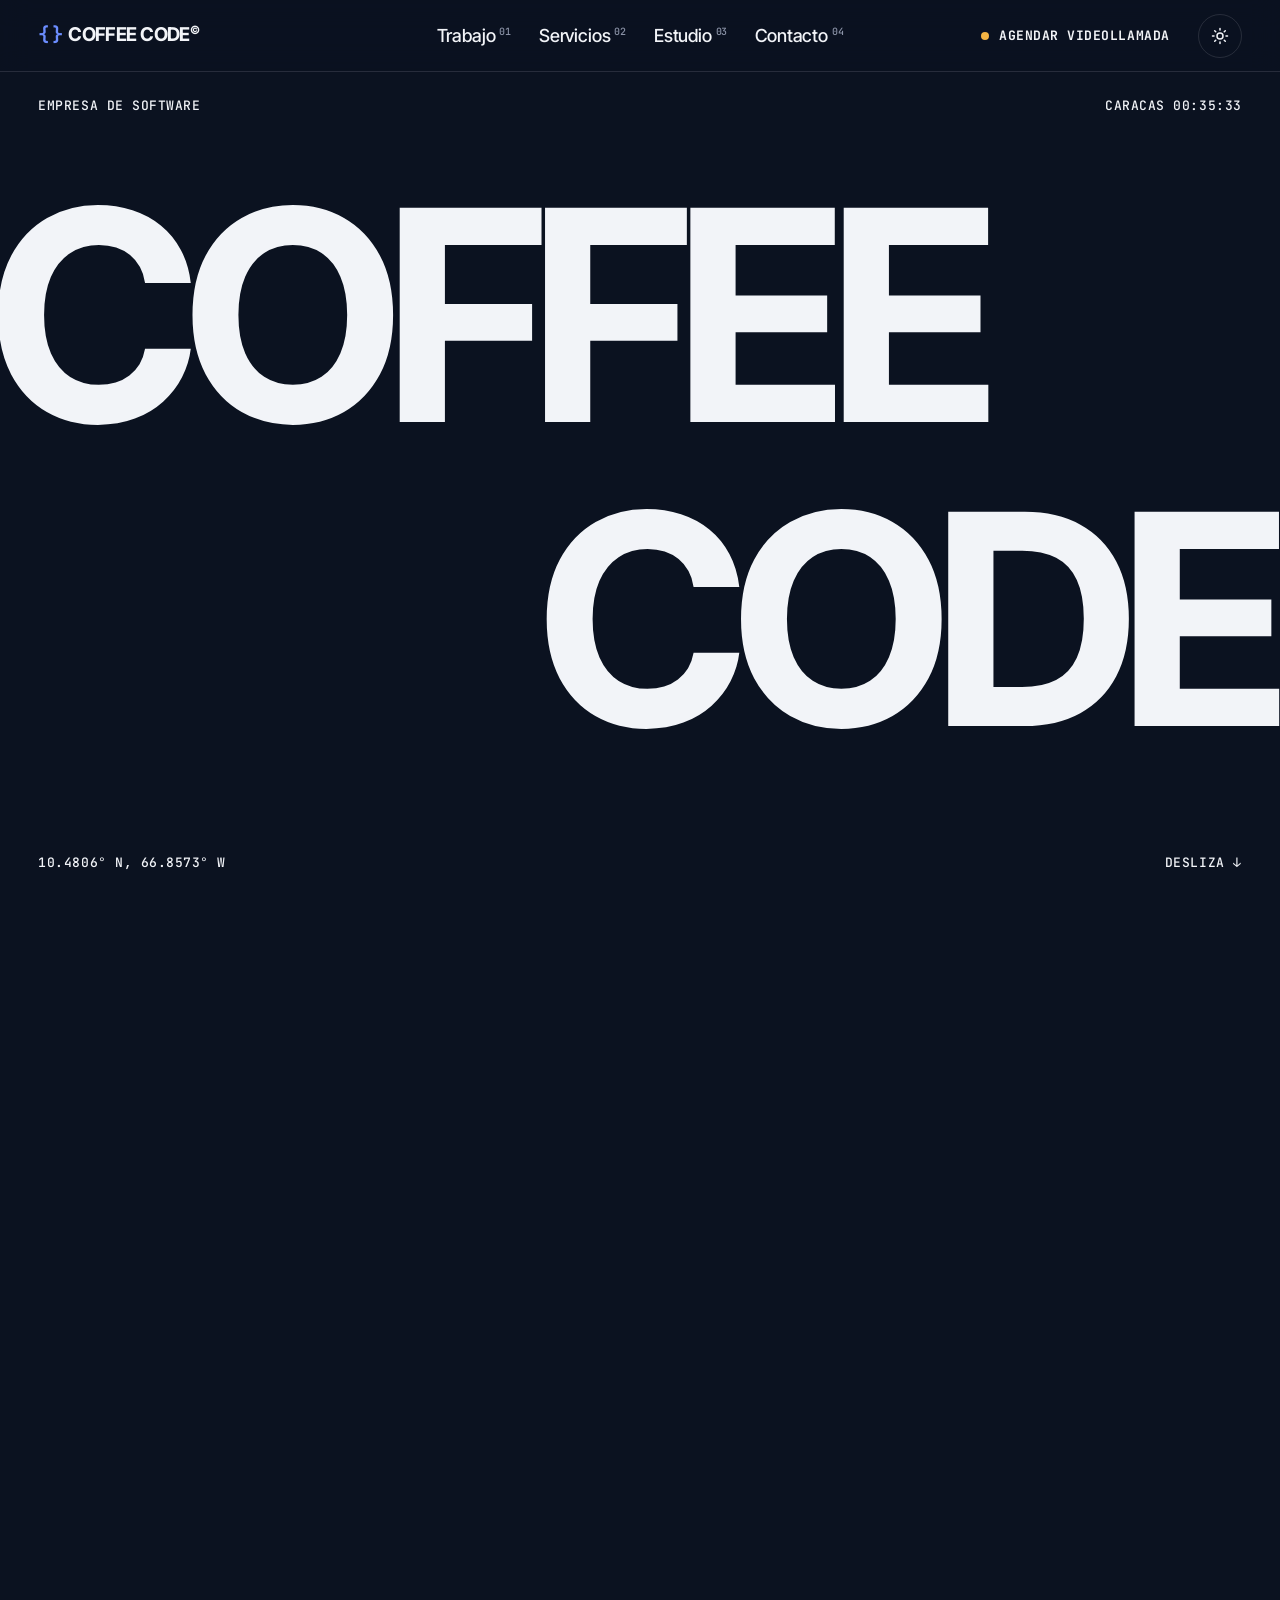
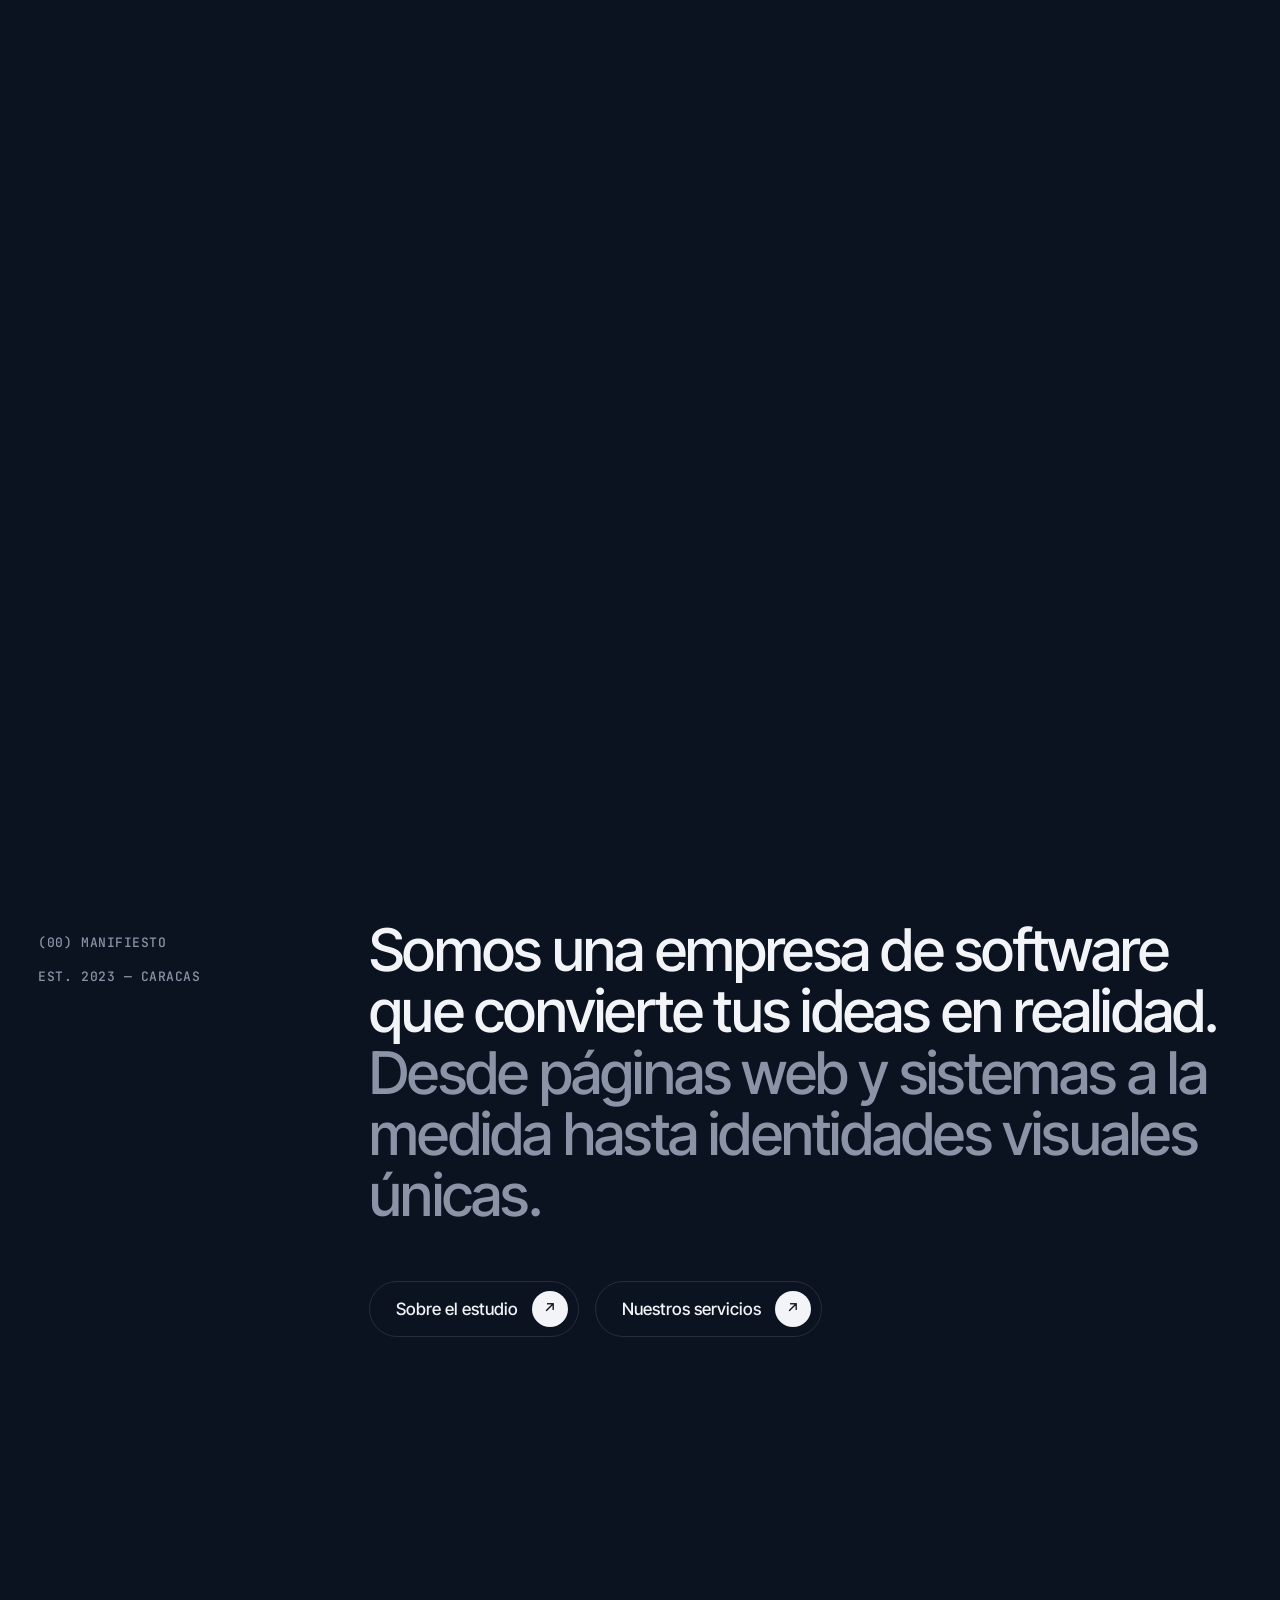
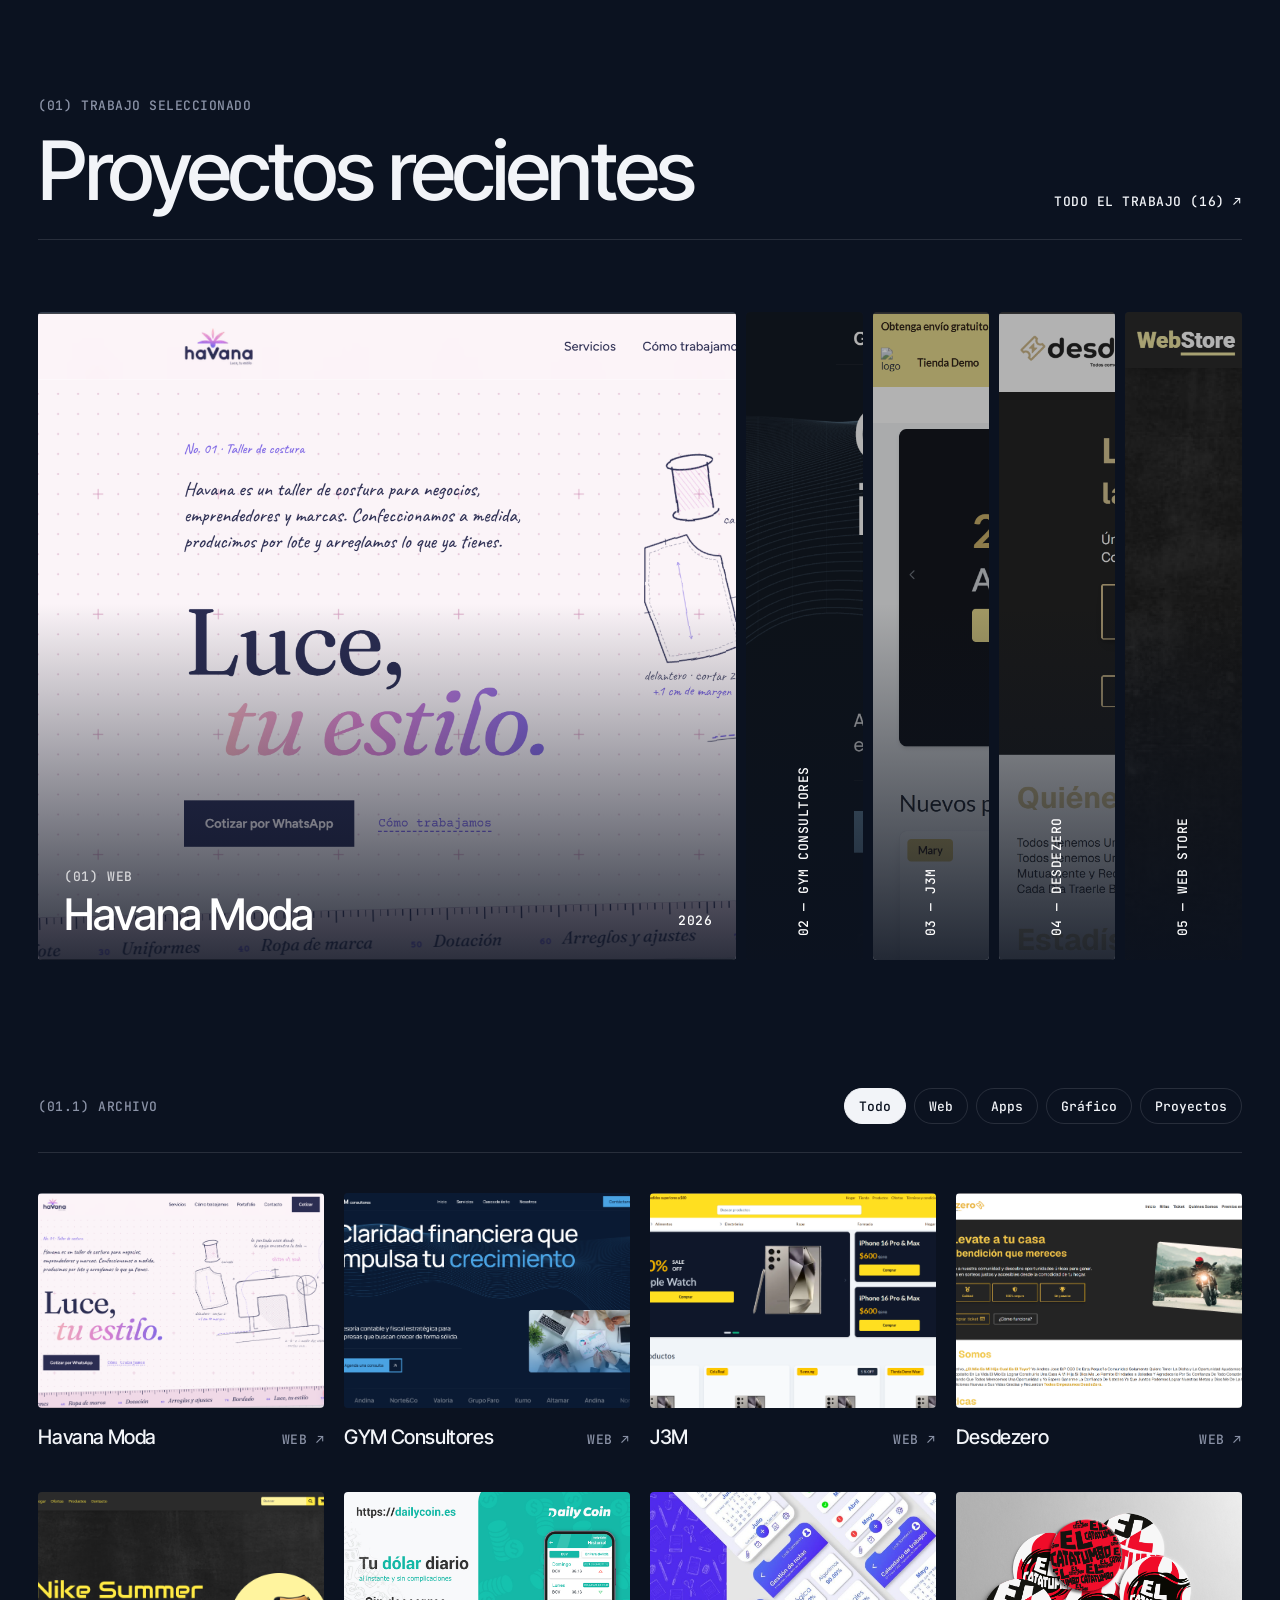
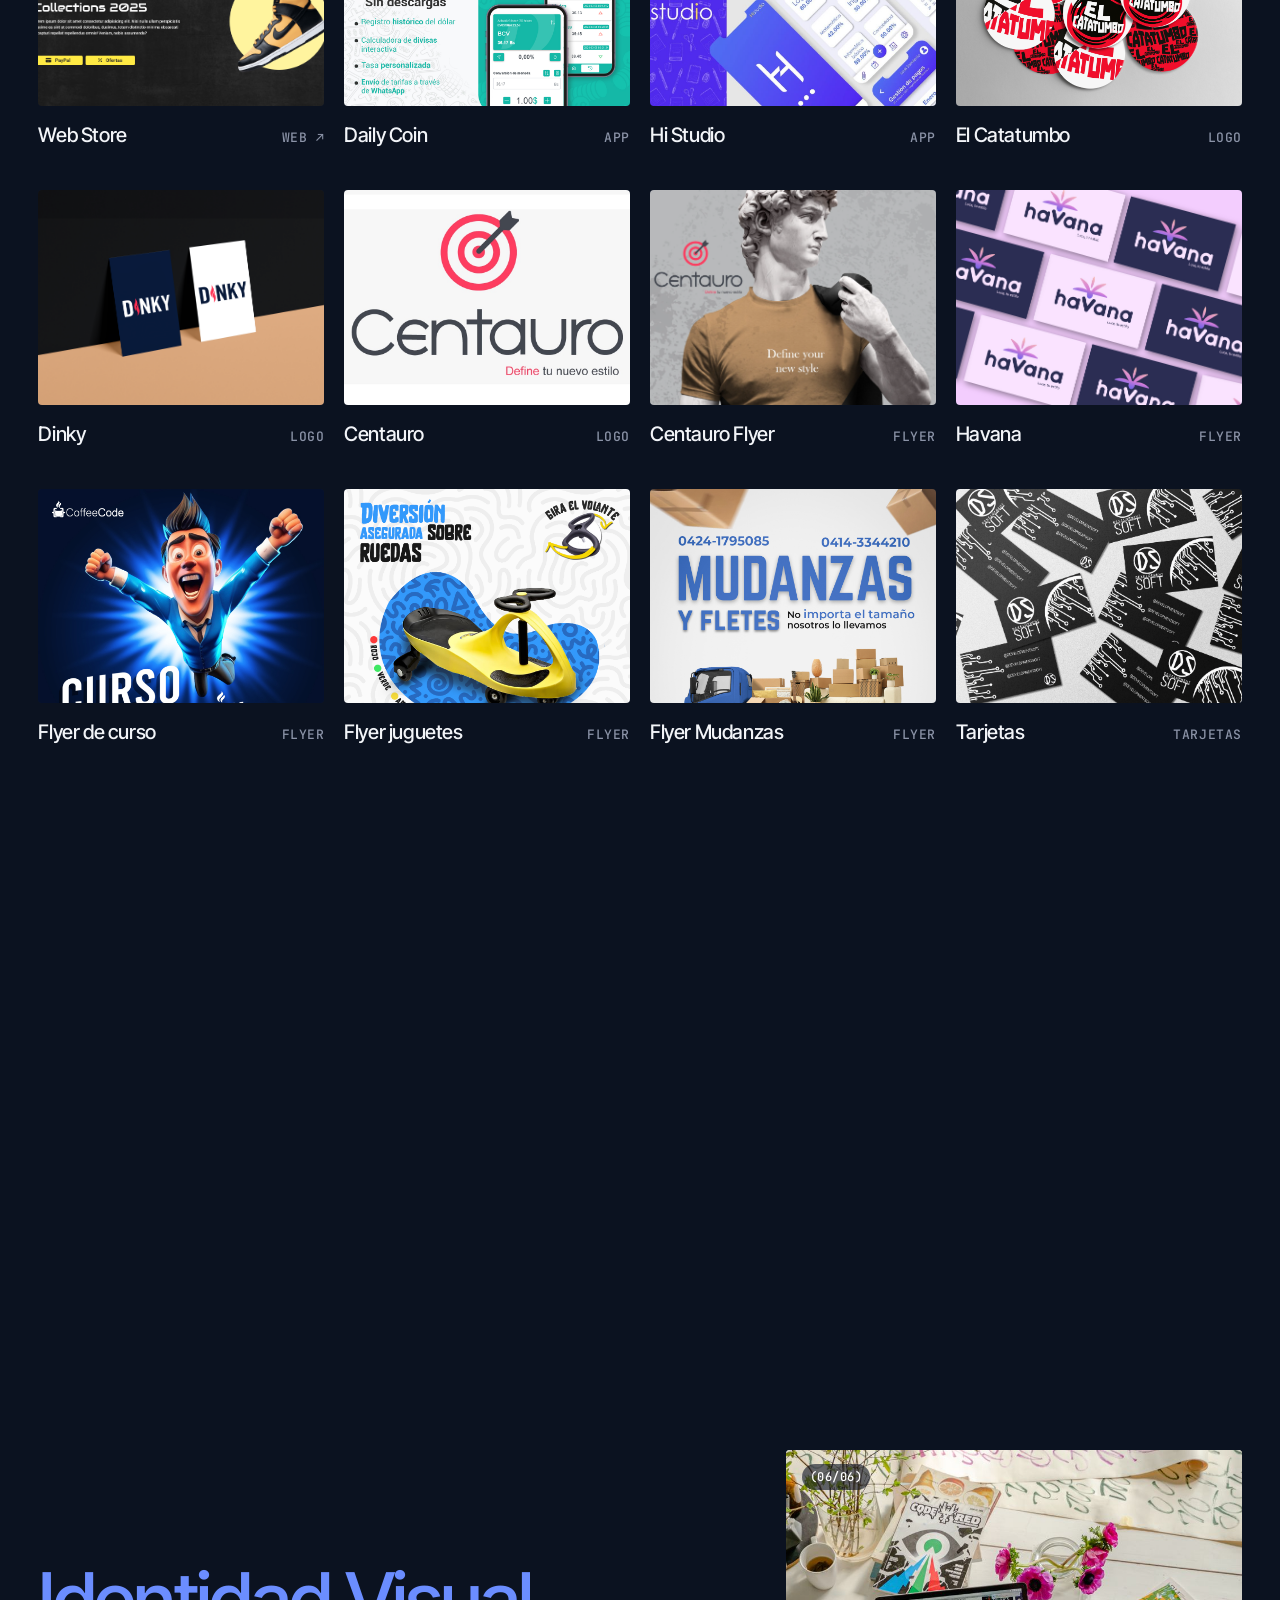
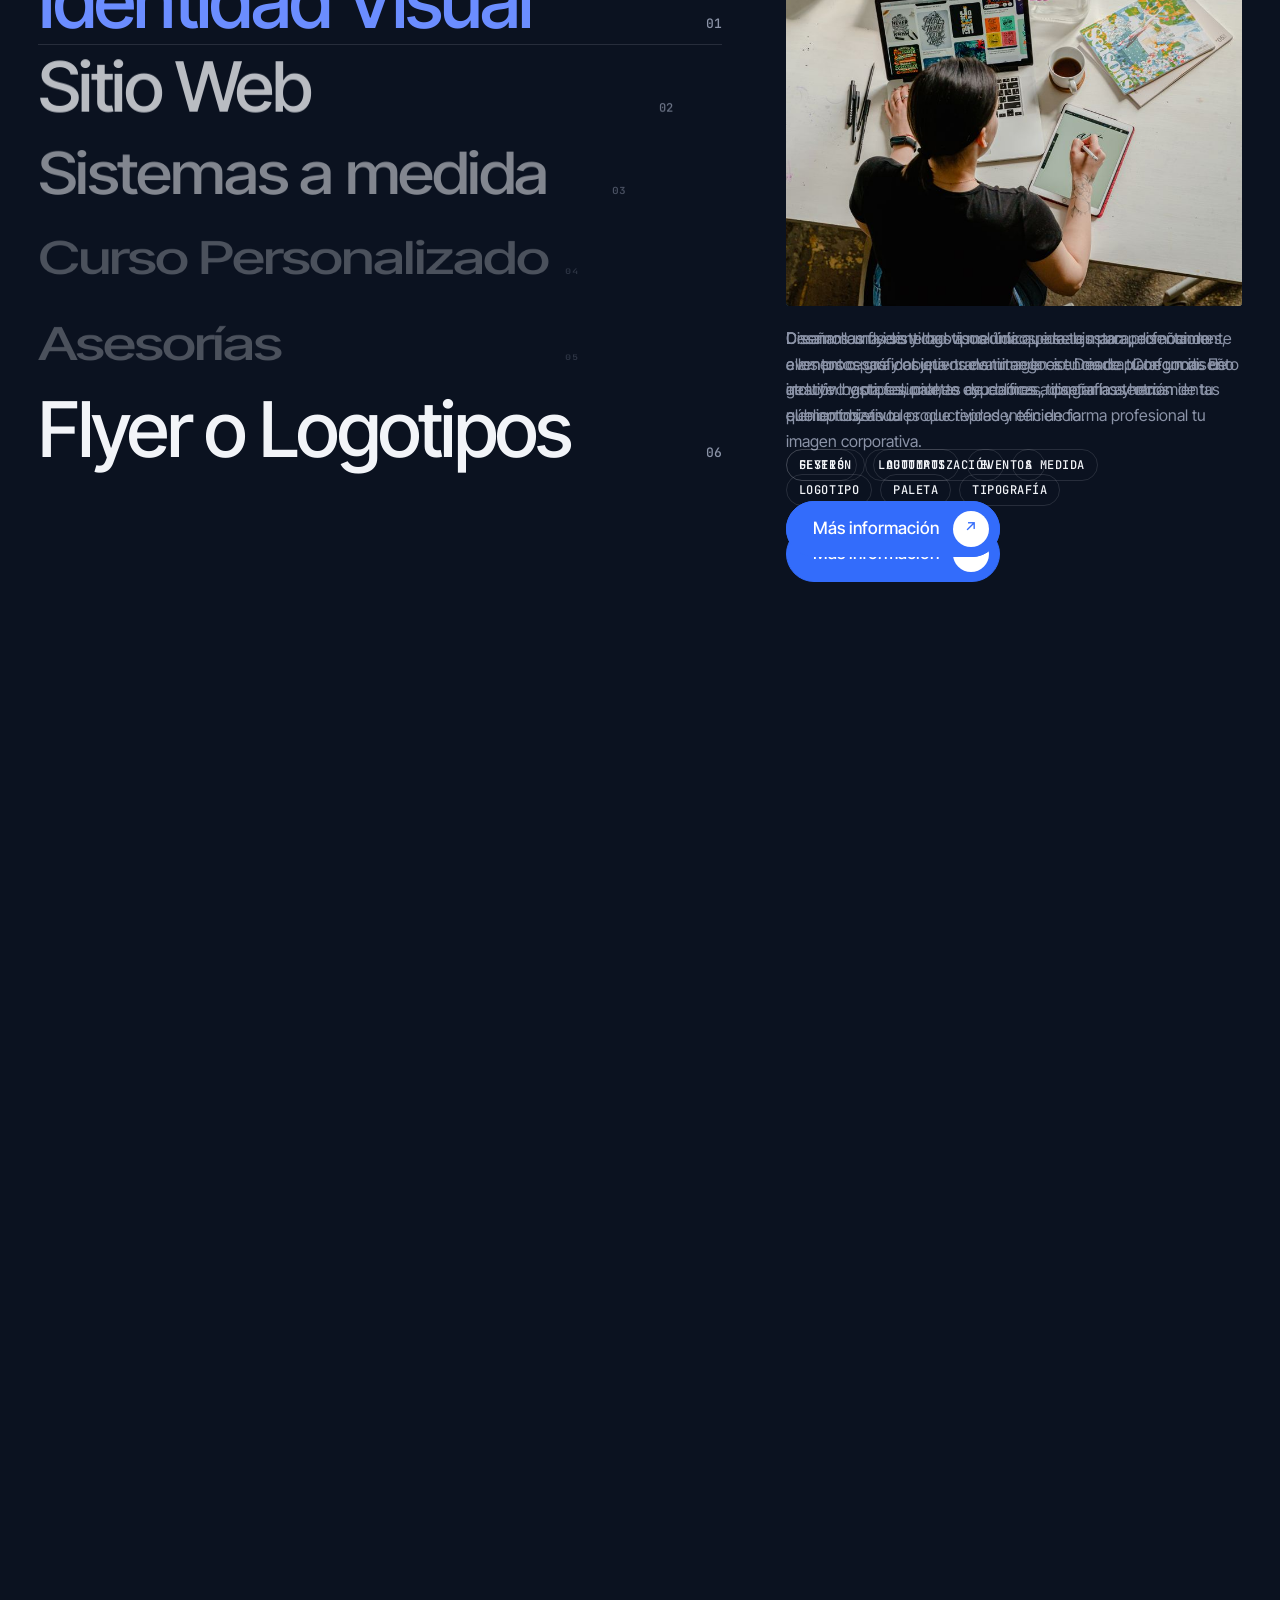
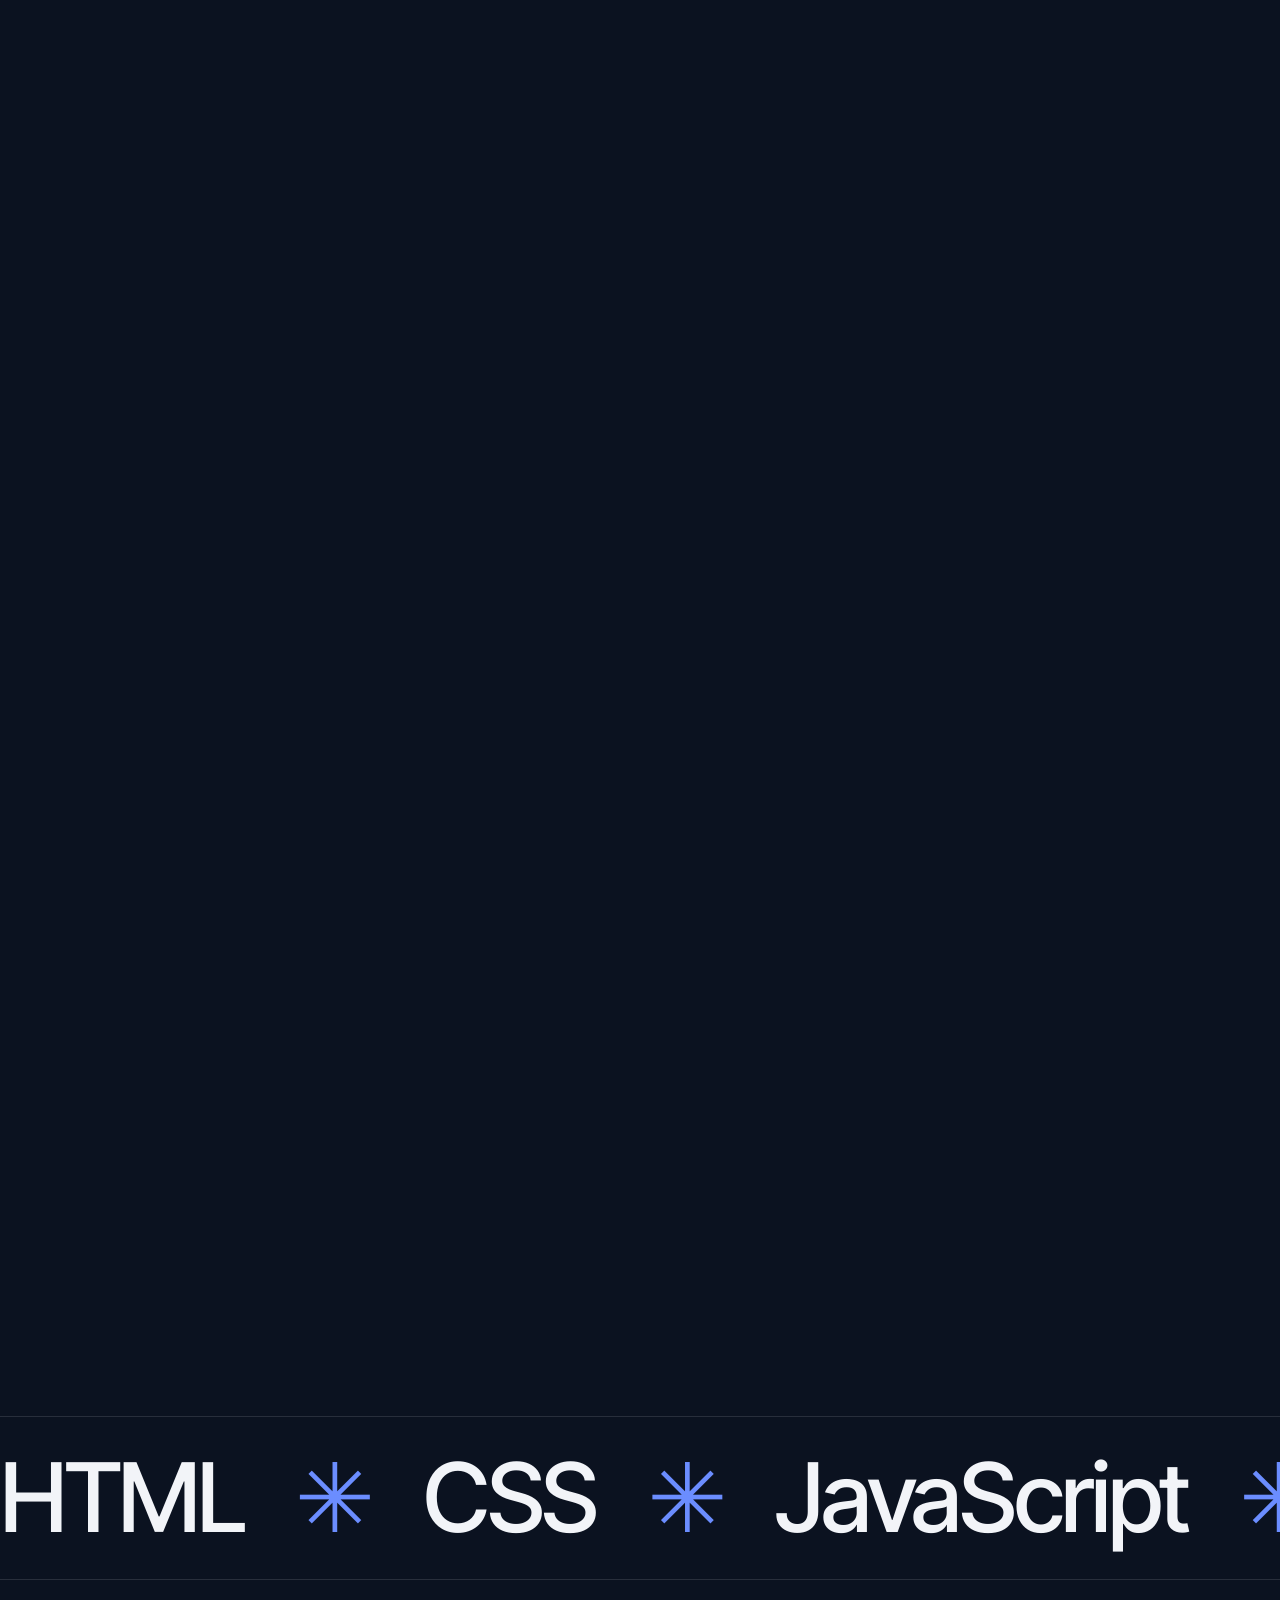
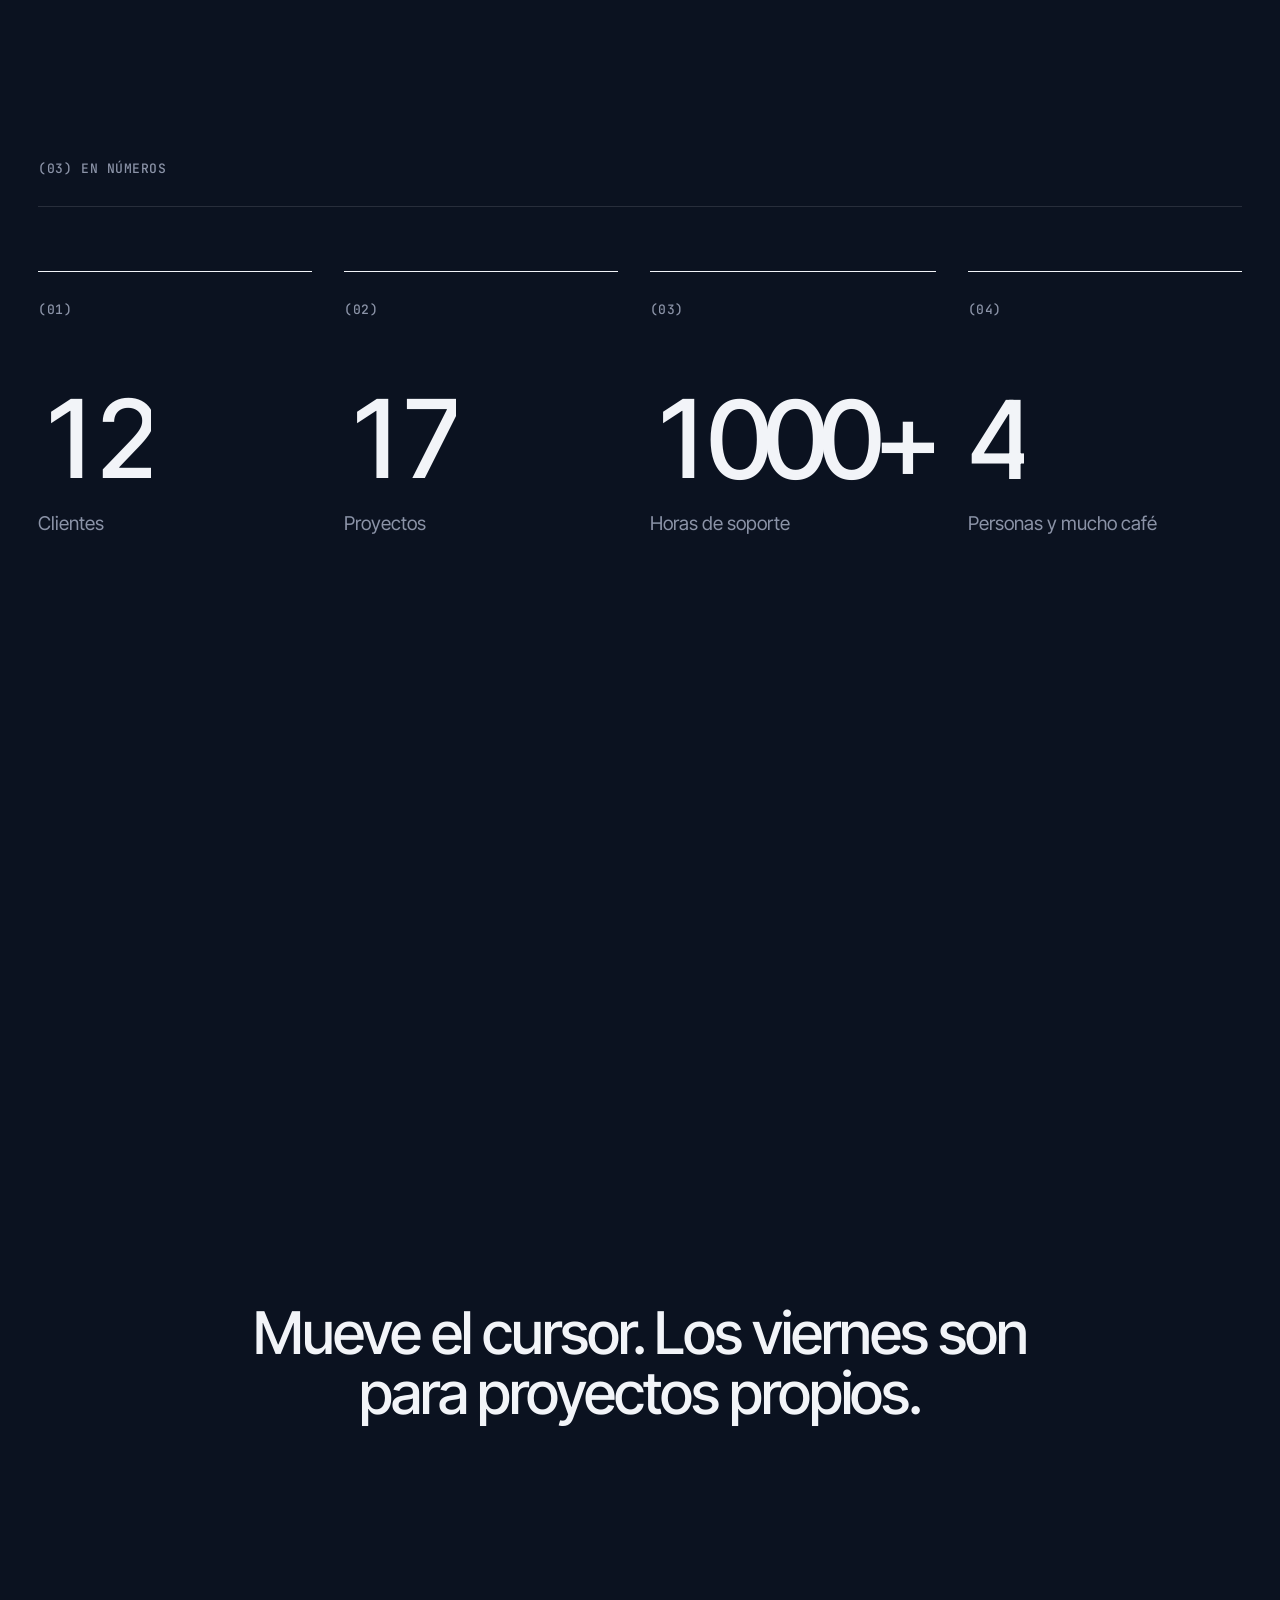
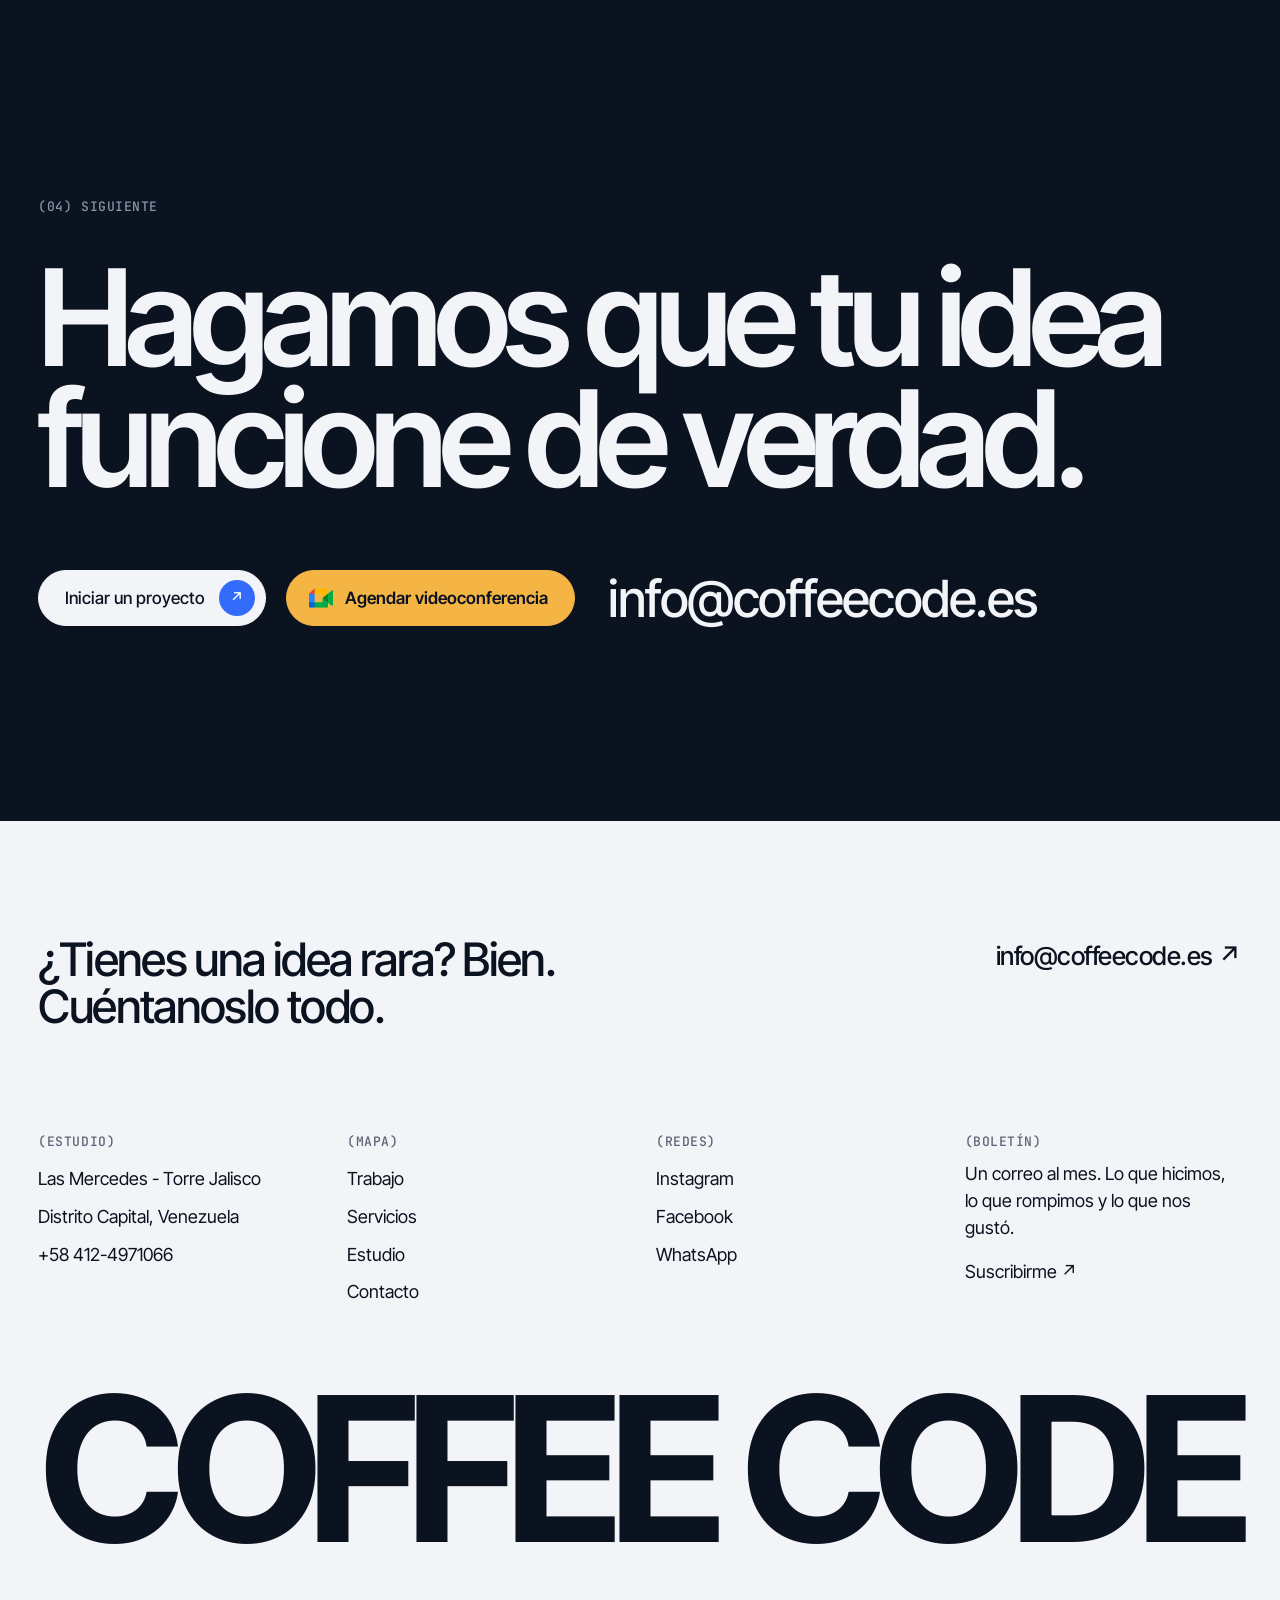
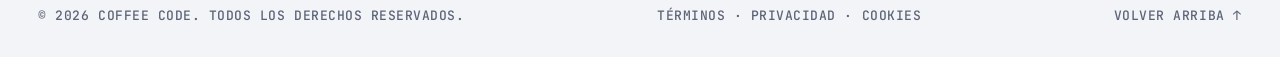
==== commit 4c314146: "feat: add legal pages for terms, privacy, and cookies with corresponding styles" ====
--- a/index.html
+++ b/index.html
@@ -582,6 +582,7 @@
 
     <div class="wrap footer-bottom mono">
       <span>© <span class="js-year">2026</span> Coffee Code. Todos los derechos reservados.</span>
+      <span class="footer-legal"><a href="terminos.html">Términos</a> · <a href="privacidad.html">Privacidad</a> · <a href="cookies.html">Cookies</a></span>
       <a href="#top">Volver arriba ↑</a>
     </div>
   </footer>
--- a/css/site.css
+++ b/css/site.css
@@ -642,7 +642,8 @@
 .hero-media {
   position: absolute;
   inset: 0;
-  clip-path: inset(calc((1 - var(--p)) * 22%) calc((1 - var(--p)) * 22%) round calc((1 - var(--p)) * 6px));
+  /* En p=0 la foto está colapsada al centro (invisible) y se abre al hacer scroll */
+  clip-path: inset(calc((1 - var(--p)) * 50%) calc((1 - var(--p)) * 50%) round calc((1 - var(--p)) * 6px));
 }
 
 .hero-media img {
@@ -1401,6 +1402,158 @@
   color: var(--fg);
 }
 
+/* Términos y condiciones */
+
+.legal {
+  max-width: 880px;
+  margin-inline: auto;
+  padding-block: calc(var(--header-h) + 72px) 96px;
+}
+
+.legal .eyebrow {
+  color: var(--muted);
+}
+
+.legal-date {
+  margin-top: 20px;
+  font-family: var(--font);
+  font-size: 20px;
+  font-weight: 400;
+  letter-spacing: normal;
+  text-transform: none;
+  color: var(--muted);
+}
+
+.legal-intro {
+  margin-top: 40px;
+  font-size: 20px;
+}
+
+.legal-download {
+  margin-top: 28px;
+  cursor: pointer;
+}
+
+@media print {
+  .site-header,
+  .site-footer,
+  .legal-download,
+  .legal-index,
+  .cursor {
+    display: none !important;
+  }
+
+  html,
+  body {
+    background: #fff !important;
+  }
+
+  .legal,
+  .legal p,
+  .legal li,
+  .legal h1,
+  .legal h2,
+  .legal-date {
+    color: #000 !important;
+  }
+
+  .legal {
+    max-width: none;
+    padding-block: 0;
+  }
+
+  .legal section {
+    break-inside: avoid;
+  }
+}
+
+.legal-index {
+  margin-top: 48px;
+}
+
+.legal-index ul {
+  margin-top: 12px;
+  border-top: 1px solid var(--line);
+}
+
+.legal-index li {
+  padding: 0;
+  margin: 0;
+  border-bottom: 1px solid var(--line);
+}
+
+.legal-index li::before {
+  content: none;
+}
+
+.legal-index a {
+  display: flex;
+  gap: 20px;
+  padding-block: 14px;
+  font-size: 20px;
+  text-decoration: none;
+}
+
+.legal-index a:hover {
+  color: var(--muted);
+}
+
+.legal-group {
+  margin-top: 88px;
+  font-size: clamp(28px, 3.4vw, 40px);
+  font-weight: 500;
+  letter-spacing: -0.03em;
+  scroll-margin-top: calc(var(--header-h) + 16px);
+}
+
+.legal-note {
+  margin-top: 12px;
+}
+
+.legal section {
+  scroll-margin-top: calc(var(--header-h) + 16px);
+  margin-top: 40px;
+  padding-top: 28px;
+  border-top: 1px solid var(--line);
+}
+
+.legal h2 {
+  margin-bottom: 12px;
+  font-size: 24px;
+  font-weight: 500;
+  letter-spacing: -0.02em;
+}
+
+.legal p,
+.legal li {
+  font-size: 20px;
+  color: var(--muted);
+}
+
+.legal section p + p,
+.legal section p + ul,
+.legal section ul + p {
+  margin-top: 14px;
+}
+
+.legal li {
+  position: relative;
+  padding-left: 20px;
+  margin-top: 8px;
+}
+
+.legal li::before {
+  content: "•";
+  position: absolute;
+  left: 0;
+}
+
+.legal a {
+  color: var(--fg);
+  text-decoration: underline;
+  text-underline-offset: 3px;
+}
+
 /* Visor de imágenes */
 
 .lightbox {
